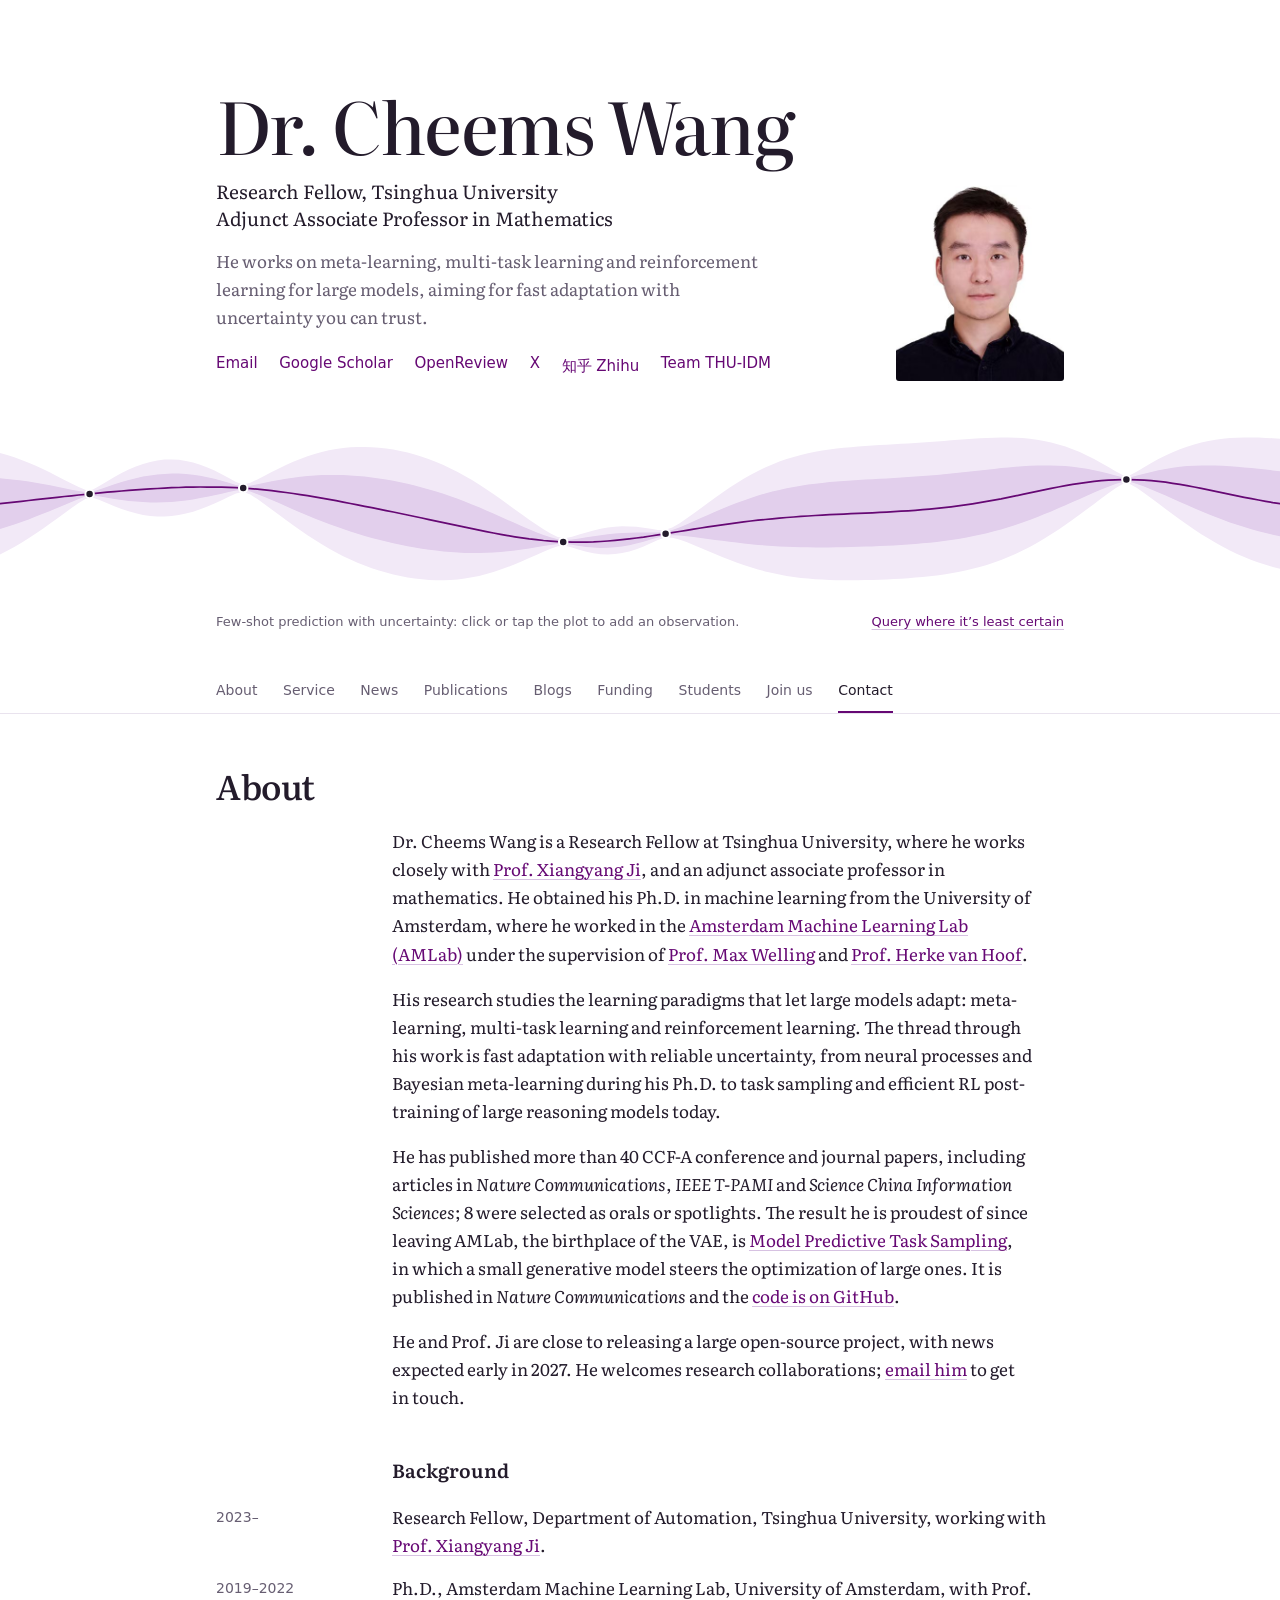
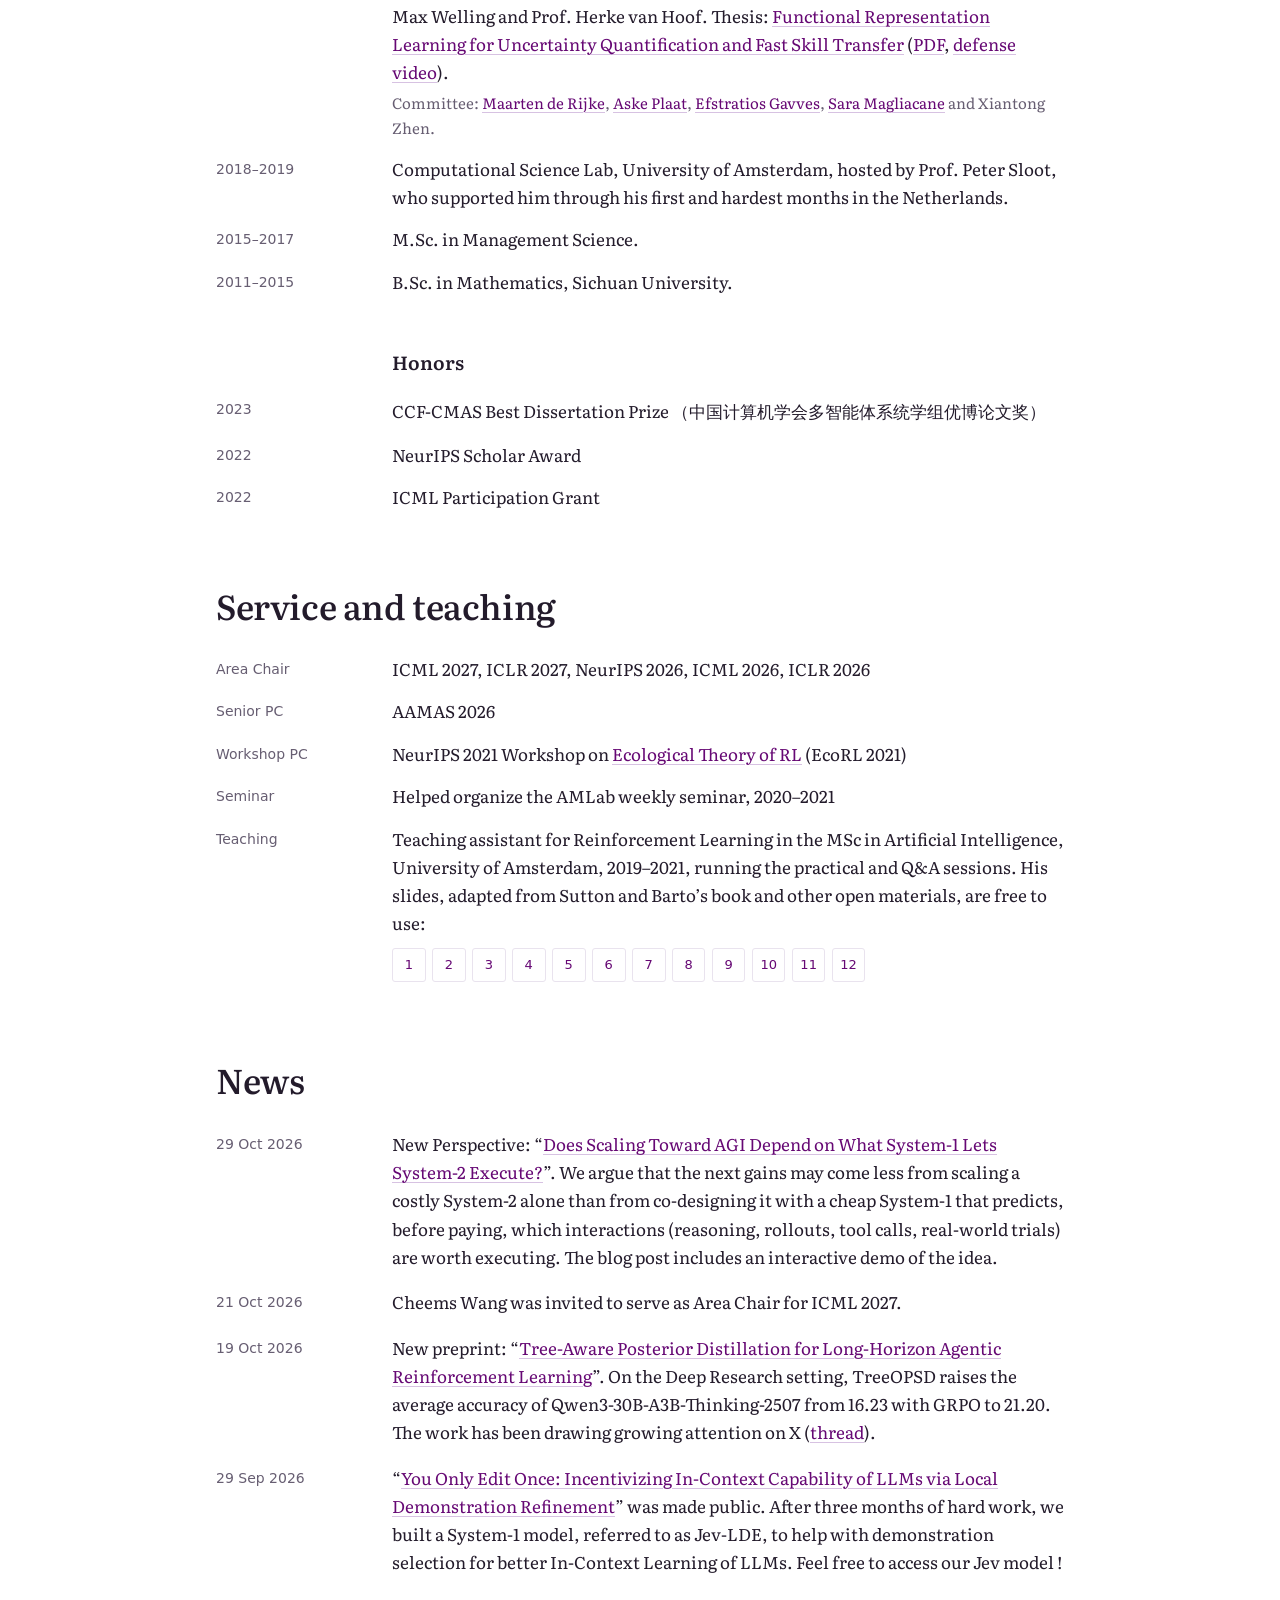
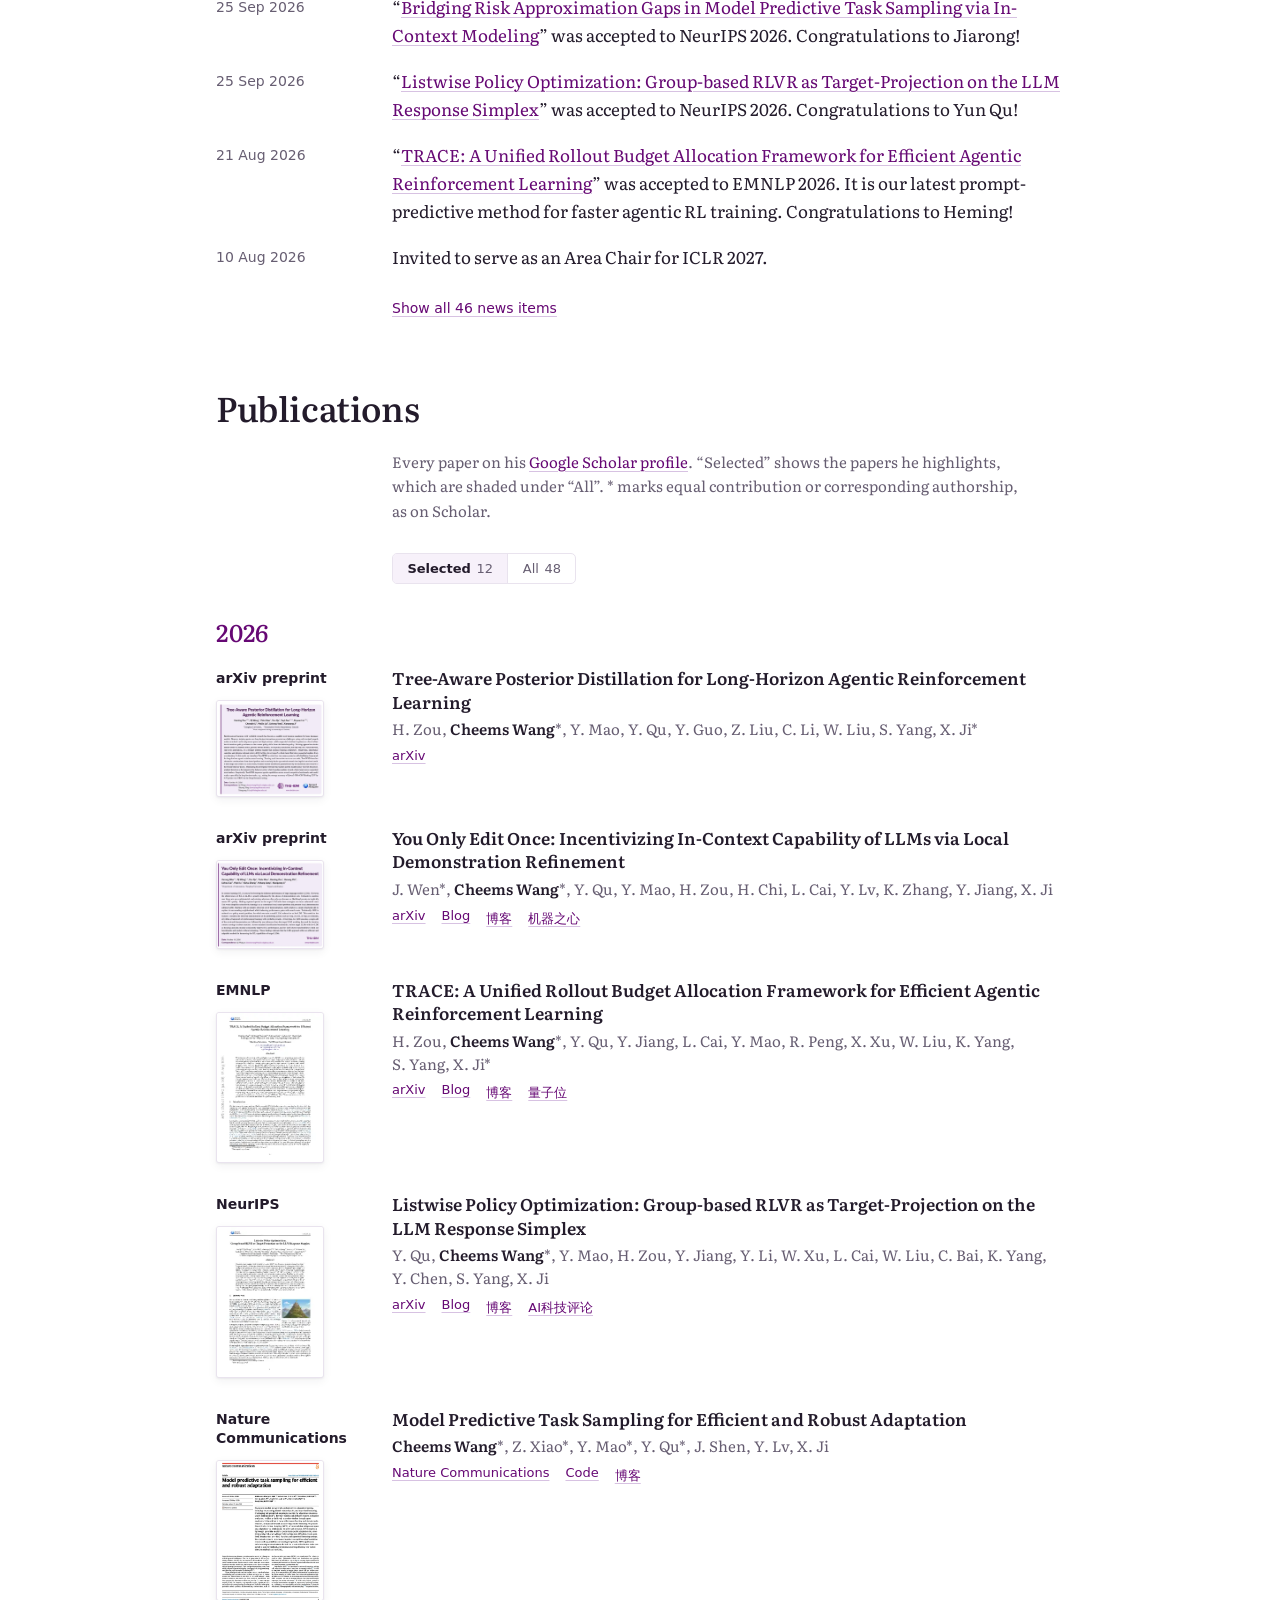
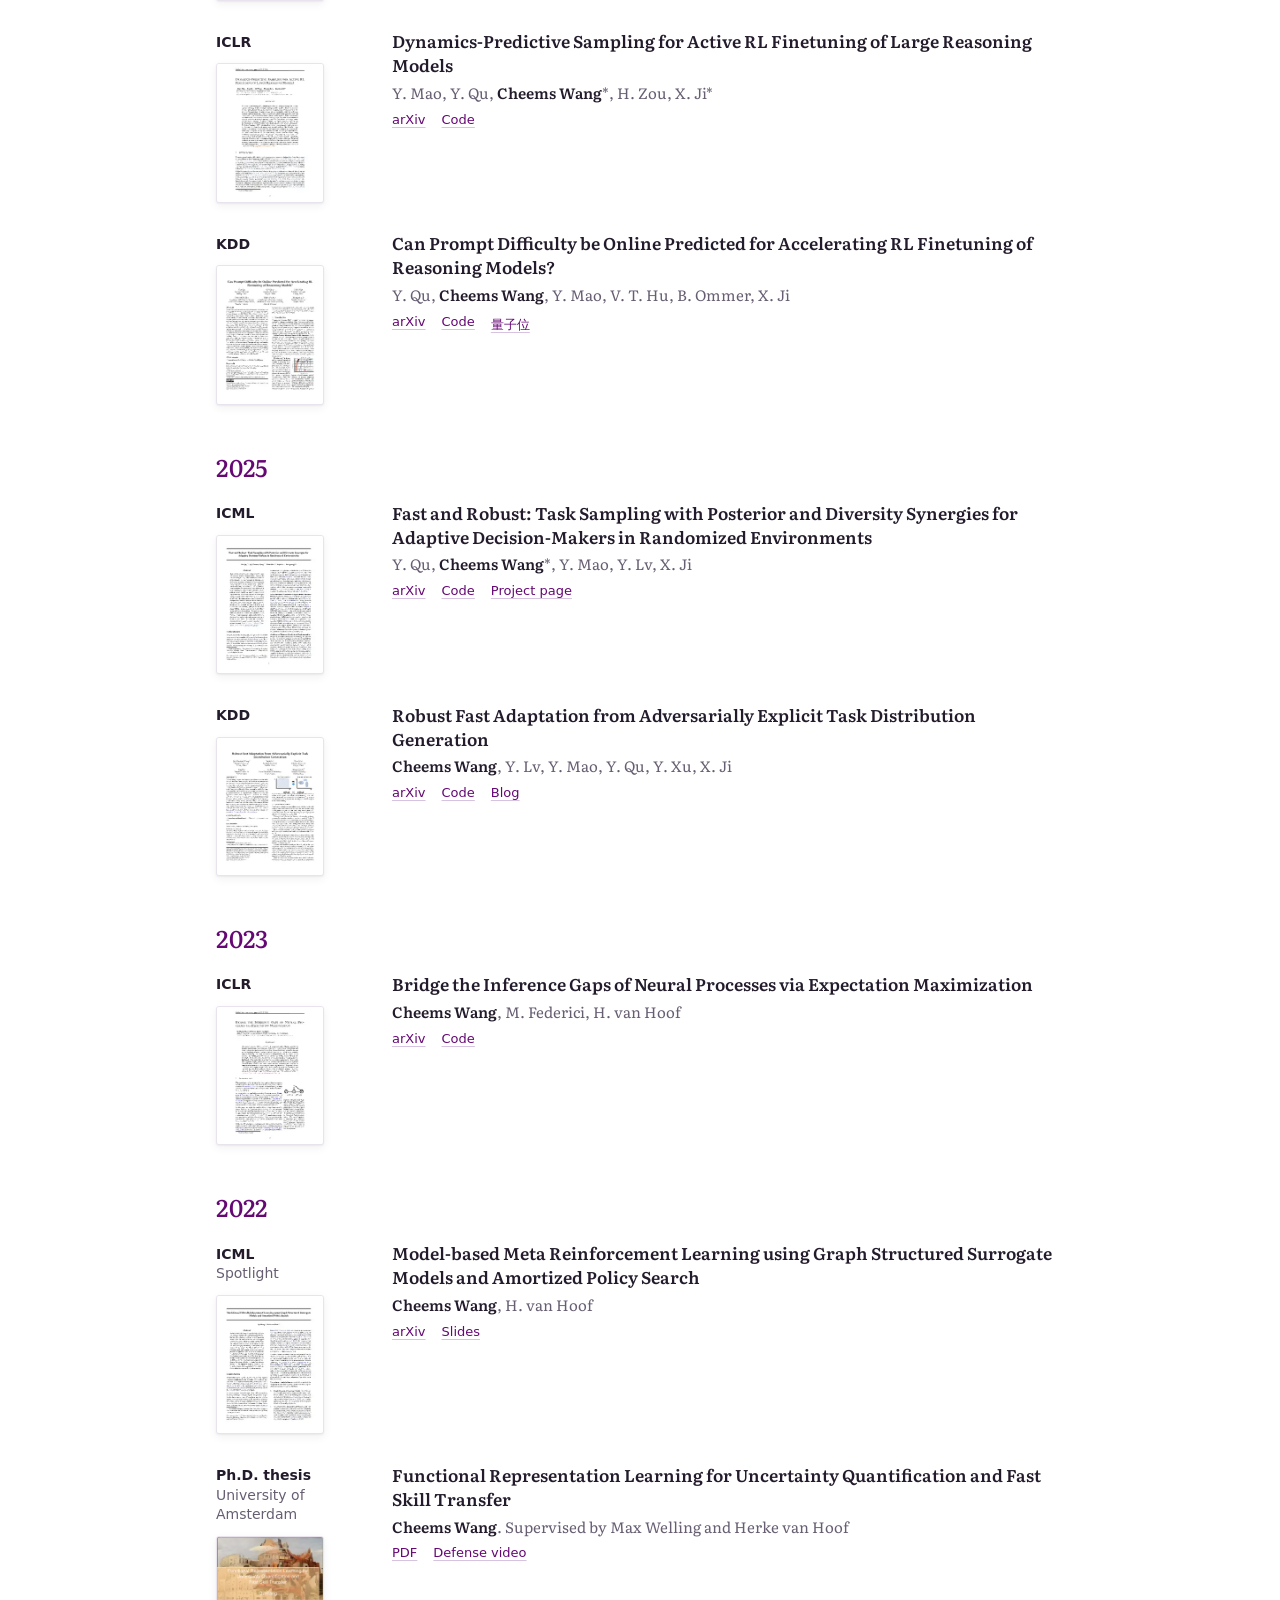
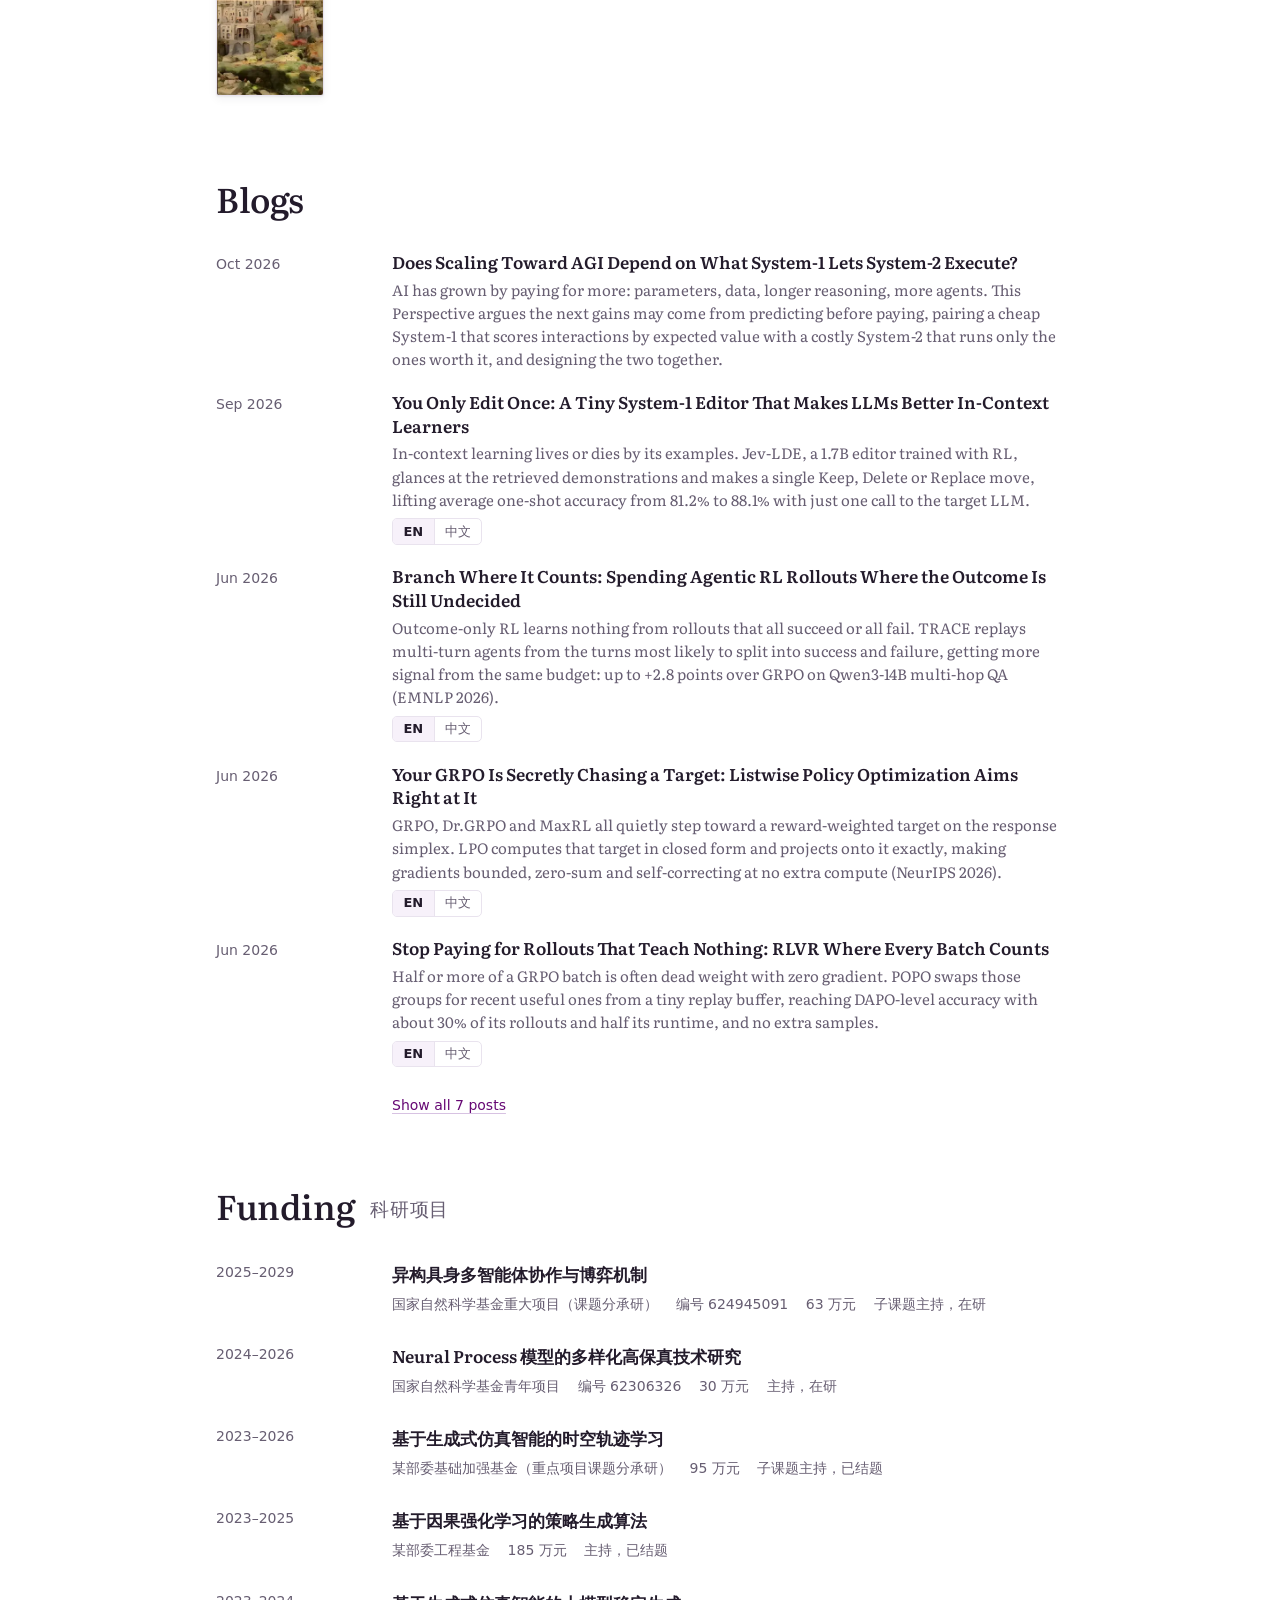
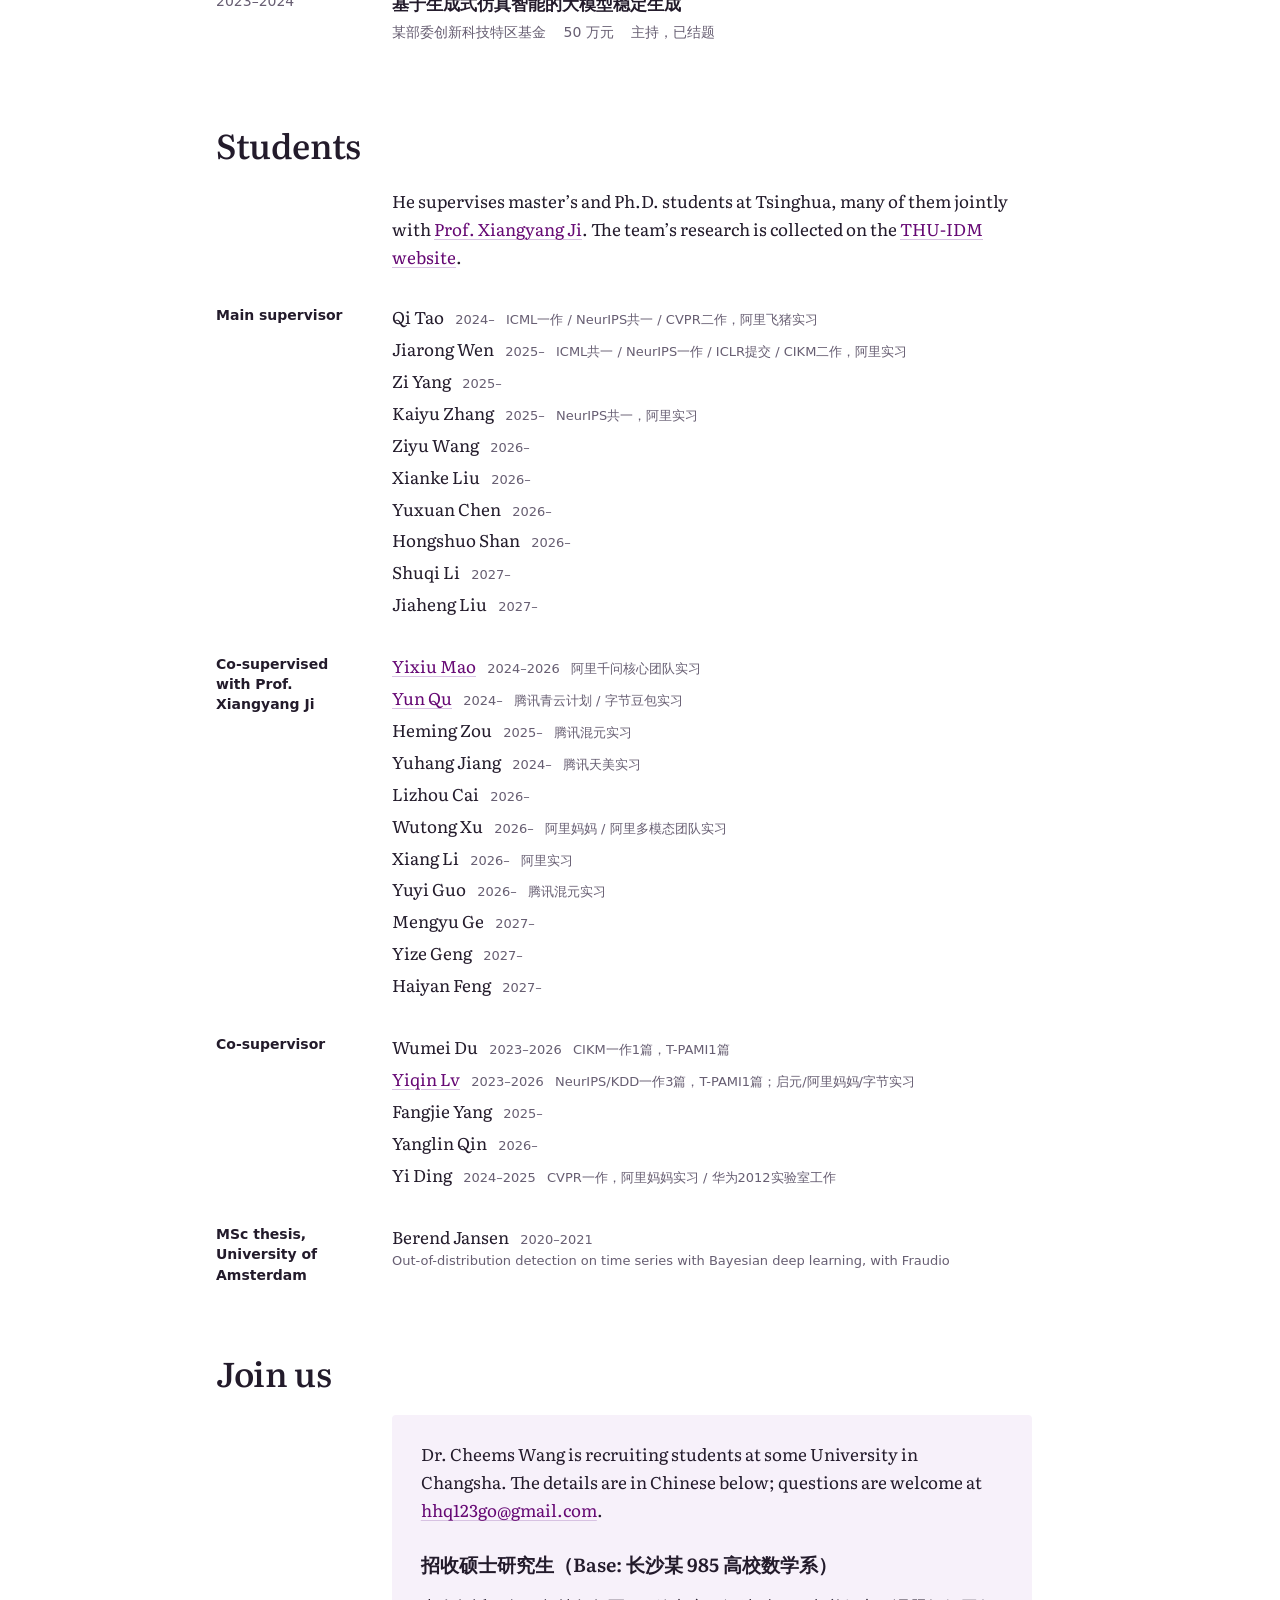
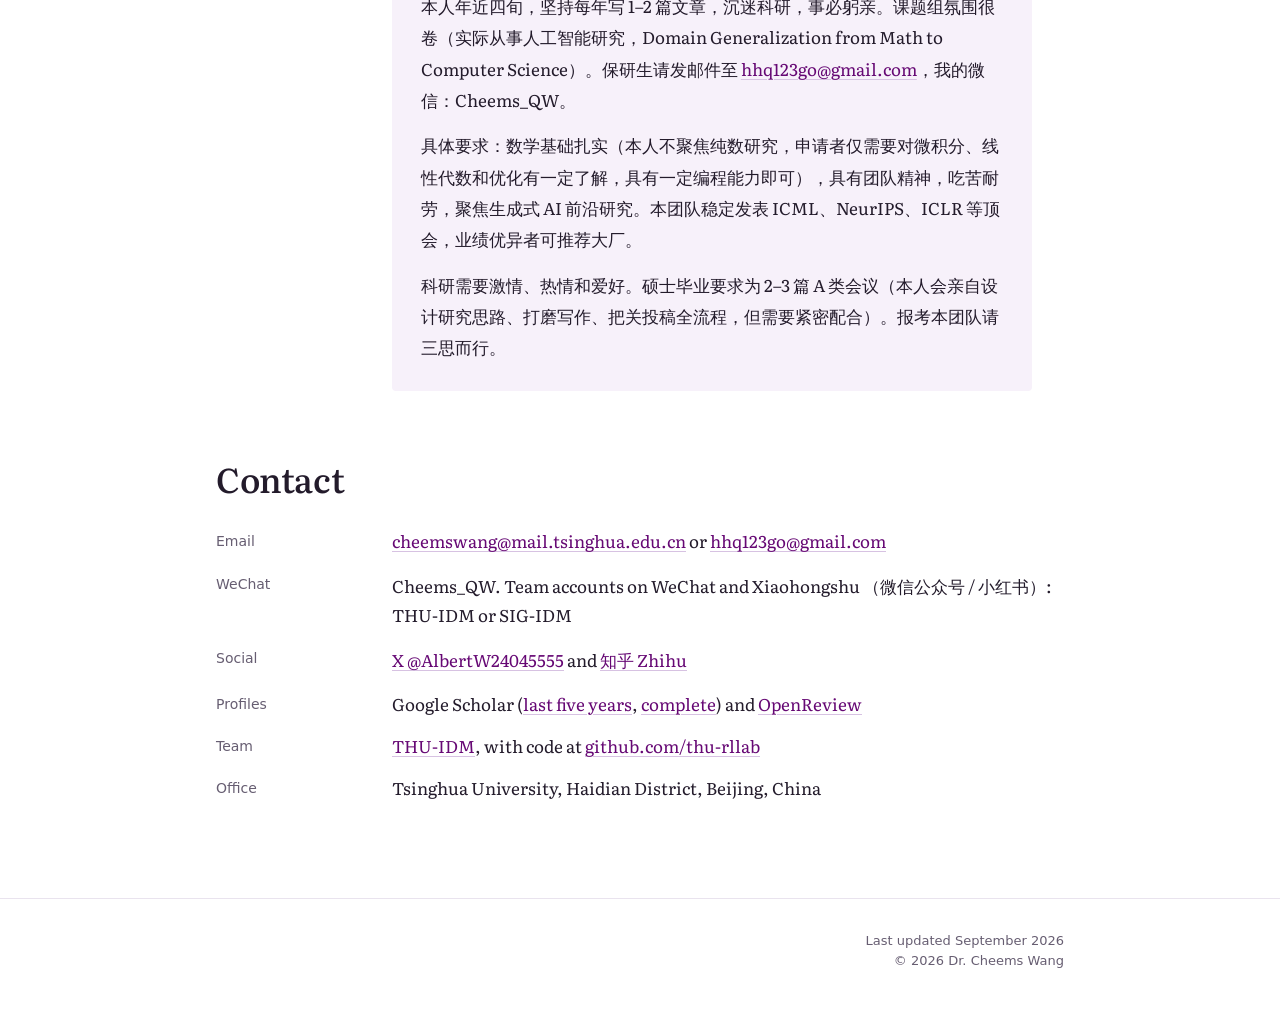
==== index.html @ 1f43daaf "Add files via upload" ====
<!doctype html>
<html lang="en" class="no-js">
<head>
<meta charset="utf-8">
<meta name="viewport" content="width=device-width, initial-scale=1">
<title>Dr. Cheems Wang | Tsinghua University</title>
<meta name="description" content="Dr. Cheems Wang is a Research Fellow at Tsinghua University working on meta-learning, multi-task learning and reinforcement learning for large models. He obtained his Ph.D. from the University of Amsterdam.">
<meta name="author" content="Dr. Cheems Wang">
<meta property="og:type" content="profile">
<meta property="og:title" content="Dr. Cheems Wang">
<meta property="og:description" content="Research Fellow at Tsinghua University. Meta-learning, multi-task learning and reinforcement learning for large models.">
<meta name="twitter:card" content="summary">
<meta name="twitter:site" content="@AlbertW24045555">
<meta name="theme-color" content="#ffffff" media="(prefers-color-scheme: light)">
<meta name="theme-color" content="#16121b" media="(prefers-color-scheme: dark)">
<link rel="icon" href="images/favicon.svg" type="image/svg+xml">
<link rel="apple-touch-icon" href="images/apple-touch-icon.png">
<link rel="preload" href="fonts/literata-latin-opsz-normal.woff2" as="font" type="font/woff2" crossorigin>
<link rel="stylesheet" href="style.css">
<style>
  /* Blog language switch (EN / 中文), styled like the publications filter */
  .post-langs { display: flex; flex-wrap: wrap; align-items: center; gap: 0.3rem 0.75rem; margin-top: 0.45rem; font: 500 0.8125rem/1.4 var(--sans); }
  .lang-switch { display: inline-flex; border: 1px solid var(--rule); border-radius: 5px; overflow: hidden; }
  .lang-switch button { padding: 0.2rem 0.65rem; border: 0; background: none; color: var(--muted); font: inherit; cursor: pointer; }
  .lang-switch button + button { border-left: 1px solid var(--rule); }
  .lang-switch button[aria-pressed="true"] { background: var(--tint); color: var(--ink); font-weight: 600; }
  .lang-switch button:hover { color: var(--ink); }
  .lang-switch button:focus-visible { outline: 2px solid var(--accent); outline-offset: -2px; }
  .lang-tag { color: var(--muted); }
  .no-js .lang-switch { display: none; }
  .js .lang-fallback { display: none; }
</style>
<script>document.documentElement.className = 'js';</script>
<script src="main.js" defer></script>
<script type="application/ld+json">
{
  "@context": "https://schema.org",
  "@type": "Person",
  "name": "Cheems Wang",
  "honorificPrefix": "Dr.",
  "jobTitle": "Research Fellow",
  "affiliation": { "@type": "CollegeOrUniversity", "name": "Tsinghua University" },
  "alumniOf": [
    { "@type": "CollegeOrUniversity", "name": "University of Amsterdam" },
    { "@type": "CollegeOrUniversity", "name": "Sichuan University" }
  ],
  "email": "mailto:cheemswang@mail.tsinghua.edu.cn",
  "knowsAbout": ["Meta-learning", "Multi-task learning", "Reinforcement learning", "Uncertainty quantification", "Neural processes"],
  "sameAs": [
    "https://scholar.google.com/citations?user=Mvbvv3IAAAAJ",
    "https://openreview.net/profile?id=~Cheems_Wang1",
    "https://x.com/AlbertW24045555",
    "https://www.zhihu.com/people/ai-55-28-82"
  ]
}
</script>
</head>
<body>
<a class="skip" href="#main">Skip to content</a>

<!-- =====================================================================
     HOW TO EDIT THIS PAGE
     Everything you see on the site is in this file. Each section below
     starts with a comment that explains how to add or change items.
     Tip: copy an existing item, paste it, then change the text.
     ===================================================================== -->

<header class="masthead">
  <div class="wrap masthead-inner">
    <div class="identity">
      <h1>Dr. Cheems Wang</h1>
      <p class="role">Research Fellow, Tsinghua University<br>Adjunct Associate Professor in Mathematics</p>
      <p class="tagline">He works on meta-learning, multi-task learning and reinforcement learning for large models, aiming for fast adaptation with uncertainty you can trust.</p>
      <ul class="links">
        <li><a href="mailto:cheemswang@mail.tsinghua.edu.cn">Email</a></li>
        <li><a href="https://scholar.google.com/citations?user=Mvbvv3IAAAAJ&amp;hl=en">Google Scholar</a></li>
        <li><a href="https://openreview.net/profile?id=~Cheems_Wang1">OpenReview</a></li>
        <li><a href="https://x.com/AlbertW24045555">X</a></li>
        <li><a href="https://www.zhihu.com/people/ai-55-28-82"><span lang="zh-CN">知乎</span> Zhihu</a></li>
        <li><a href="https://www.thuidm.com/">Team THU-IDM</a></li>
      </ul>
    </div>
    <!-- PHOTO: put a portrait named profile.jpg in the images folder.
         Until then, the initials "CW" are shown instead. -->
    <figure class="portrait">
      <img src="images/profile.jpg" alt="Portrait of Dr. Cheems Wang" width="400" height="500">
      <span class="monogram" aria-hidden="true">CW</span>
    </figure>
  </div>
</header>

<!-- The interactive uncertainty plot. To remove it, delete this <figure>…</figure> block. -->
<figure class="posterior" id="posterior">
  <svg class="posterior-plot" aria-hidden="true" focusable="false"></svg>
  <figcaption class="wrap posterior-caption">
    <span>Few-shot prediction with uncertainty: click or tap the plot to add an observation.</span>
    <span class="posterior-actions">
      <button type="button" data-action="query">Query where it’s least certain</button>
      <button type="button" data-action="reset" hidden>Reset</button>
    </span>
  </figcaption>
</figure>

<nav class="sections" aria-label="Sections">
  <div class="wrap">
    <ul>
      <li><a href="#about">About</a></li>
      <li><a href="#service">Service</a></li>
      <li><a href="#news">News</a></li>
      <li><a href="#publications">Publications</a></li>
      <li><a href="#blogs">Blogs</a></li>
      <li><a href="#funding">Funding</a></li>
      <li><a href="#students">Students</a></li>
      <li><a href="#join">Join us</a></li>
      <li><a href="#contact">Contact</a></li>
    </ul>
  </div>
</nav>

<main id="main" class="wrap">

  <!-- ================================ ABOUT ================================ -->
  <section id="about" aria-labelledby="about-title">
    <h2 id="about-title">About</h2>
    <div class="prose">
      <p>Dr. Cheems Wang is a Research Fellow at Tsinghua University, where he works closely with <a href="https://www.au.tsinghua.edu.cn/info/1080/3178.htm">Prof. Xiangyang Ji</a>, and an adjunct associate professor in mathematics. He obtained his Ph.D. in machine learning from the University of Amsterdam, where he worked in the <a href="http://amlab.science.uva.nl/people/">Amsterdam Machine Learning Lab (AMLab)</a> under the supervision of <a href="https://scholar.google.com/citations?user=8200InoAAAAJ&amp;hl=en">Prof. Max Welling</a> and <a href="https://scholar.google.com/citations?user=9owUkLYAAAAJ&amp;hl=en">Prof. Herke van Hoof</a>.</p>
      <p>His research studies the learning paradigms that let large models adapt: meta-learning, multi-task learning and reinforcement learning. The thread through his work is fast adaptation with reliable uncertainty, from neural processes and Bayesian meta-learning during his Ph.D. to task sampling and efficient RL post-training of large reasoning models today.</p>
      <p>He has published more than 40 CCF-A conference and journal papers, including articles in <i>Nature Communications</i>, <i>IEEE T-PAMI</i> and <i>Science China Information Sciences</i>; 8 were selected as orals or spotlights. The result he is proudest of since leaving AMLab, the birthplace of the VAE, is <a href="https://www.nature.com/articles/s41467-026-74004-0">Model Predictive Task Sampling</a>, in which a small generative model steers the optimization of large ones. It is published in <i>Nature Communications</i> and the <a href="https://github.com/thu-rllab/MPTS">code is on GitHub</a>.</p>
      <p>He and Prof. Ji are close to releasing a large open-source project, with news expected early in 2027. He welcomes research collaborations; <a href="mailto:cheemswang@mail.tsinghua.edu.cn">email him</a> to get in touch.</p>
    </div>

    <h3 class="sub">Background</h3>
    <ol class="rows">
      <li>
        <span class="when">2023–</span>
        <div>Research Fellow, Department of Automation, Tsinghua University, working with <a href="https://www.au.tsinghua.edu.cn/info/1080/3178.htm">Prof. Xiangyang Ji</a>.</div>
      </li>
      <li>
        <span class="when">2019–2022</span>
        <div>Ph.D., Amsterdam Machine Learning Lab, University of Amsterdam, with Prof. Max Welling and Prof. Herke van Hoof. Thesis: <a href="https://dare.uva.nl/search?identifier=83bebfaa-a01e-403f-a5e3-0f8cffbb8c0d">Functional Representation Learning for Uncertainty Quantification and Fast Skill Transfer</a> (<a href="https://pure.uva.nl/ws/files/100333328/Thesis.pdf">PDF</a>, <a href="https://www.bilibili.com/video/BV1pu4y1h7Yf/">defense video</a>).
          <span class="aside">Committee: <a href="https://staff.fnwi.uva.nl/m.derijke/">Maarten de Rijke</a>, <a href="https://www.universiteitleiden.nl/en/staffmembers/aske-plaat">Aske Plaat</a>, <a href="https://www.egavves.com/">Efstratios Gavves</a>, <a href="https://saramagliacane.github.io/">Sara Magliacane</a> and Xiantong Zhen.</span></div>
      </li>
      <li>
        <span class="when">2018–2019</span>
        <div>Computational Science Lab, University of Amsterdam, hosted by Prof. Peter Sloot, who supported him through his first and hardest months in the Netherlands.</div>
      </li>
      <li>
        <span class="when">2015–2017</span>
        <div>M.Sc. in Management Science.</div>
      </li>
      <li>
        <span class="when">2011–2015</span>
        <div>B.Sc. in Mathematics, Sichuan University.</div>
      </li>
    </ol>

    <h3 class="sub">Honors</h3>
    <ol class="rows">
      <li><span class="when">2023</span><div>CCF-CMAS Best Dissertation Prize <span lang="zh-CN">（中国计算机学会多智能体系统学组优博论文奖）</span></div></li>
      <li><span class="when">2022</span><div>NeurIPS Scholar Award</div></li>
      <li><span class="when">2022</span><div>ICML Participation Grant</div></li>
    </ol>
  </section>

  <!-- ========================== SERVICE & TEACHING ========================= -->
  <section id="service" aria-labelledby="service-title">
    <h2 id="service-title">Service and teaching</h2>
    <ol class="rows">
      <li><span class="when">Area Chair</span><div>ICML 2027, ICLR 2027, NeurIPS 2026, ICML 2026, ICLR 2026</div></li>
      <li><span class="when">Senior PC</span><div>AAMAS 2026</div></li>
      <li><span class="when">Workshop PC</span><div>NeurIPS 2021 Workshop on <a href="https://sites.google.com/view/ecorl2021/home">Ecological Theory of RL</a> (EcoRL 2021)</div></li>
      <li><span class="when">Seminar</span><div>Helped organize the AMLab weekly seminar, 2020–2021</div></li>
      <li>
        <span class="when">Teaching</span>
        <div>Teaching assistant for Reinforcement Learning in the MSc in Artificial Intelligence, University of Amsterdam, 2019–2021, running the practical and Q&amp;A sessions. His slides, adapted from Sutton and Barto’s book and other open materials, are free to use:
          <ul class="sessions">
            <li><a href="https://drive.google.com/file/d/1l20BZY8P9SLU5-wjEssRim_tW_iNIixb/view" aria-label="Session 1 slides">1</a></li>
            <li><a href="https://drive.google.com/file/d/1l9tmA0bGJpWC_P5NrxYKj4wvkAmy8RXx/view" aria-label="Session 2 slides">2</a></li>
            <li><a href="https://drive.google.com/file/d/1HKHRgBLVFU_Iv3DV3E8x1XMG4dKcOrK0/view" aria-label="Session 3 slides">3</a></li>
            <li><a href="https://drive.google.com/file/d/1ElUbc7nCKqpt2N6Rxd2SI53hNqDw417S/view" aria-label="Session 4 slides">4</a></li>
            <li><a href="https://drive.google.com/file/d/1J2Zhp0xpqtxLKo_nZV4mGVwUDpQwOAxq/view" aria-label="Session 5 slides">5</a></li>
            <li><a href="https://drive.google.com/file/d/1frYg7QvmRgH3VC8foVnEOp1R6rRMaBs_/view" aria-label="Session 6 slides">6</a></li>
            <li><a href="https://drive.google.com/file/d/19-jodHfaFyD115rC0hwtPnoTR_rHN2Tx/view" aria-label="Session 7 slides">7</a></li>
            <li><a href="https://drive.google.com/file/d/1FgqdgsaniRmyn7Umw2lrr2eN8LFQ2G1U/view" aria-label="Session 8 slides">8</a></li>
            <li><a href="https://drive.google.com/file/d/1_dshE9sAAThWovAqyta6ptlZhtJAiuBS/view" aria-label="Session 9 slides">9</a></li>
            <li><a href="https://drive.google.com/file/d/138YxXmQyZXwB-P_QXbtuSw1tMCuqcYu-/view" aria-label="Session 10 slides">10</a></li>
            <li><a href="https://drive.google.com/file/d/1N9MD1nawb2hhh6hN8e2wMSiNMsPGneT3/view" aria-label="Session 11 slides">11</a></li>
            <li><a href="https://drive.google.com/file/d/1J_cRIaMsVyPMErKPP-L_SJkeqNlMpkPh/view" aria-label="Session 12 slides">12</a></li>
          </ul>
        </div>
      </li>
    </ol>
  </section>

  <!-- ================================ NEWS =================================
       Newest first. To add news: copy one <li>…</li> block, paste it at the
       TOP of the list, then change the date and the text.
       The page shows the first 8 items and hides the rest behind a
       "Show all" button; change data-show="8" to show more or fewer.
       ======================================================================= -->
  <section id="news" aria-labelledby="news-title">
    <h2 id="news-title">News</h2>
    <ol class="rows news" id="news-list" data-show="8" data-noun="news items">
      <li>
        <time class="when" datetime="2026-10-29">29 Oct 2026</time>
        <p>New Perspective: “<a href="blogs/sys1-sys2-codesign.html">Does Scaling Toward AGI Depend on What System-1 Lets System-2 Execute?</a>”. We argue that the next gains may come less from scaling a costly System-2 alone than from co-designing it with a cheap System-1 that predicts, before paying, which interactions (reasoning, rollouts, tool calls, real-world trials) are worth executing. The blog post includes an interactive demo of the idea.</p>
      </li>
      <li>
        <time class="when" datetime="2026-10-21">21 Oct 2026</time>
        <p>Cheems Wang was invited to serve as Area Chair for ICML 2027.</p>
      </li>
      <li>
        <time class="when" datetime="2026-10-19">19 Oct 2026</time>
        <p>New preprint: “<a href="https://arxiv.org/pdf/2610.23181">Tree-Aware Posterior Distillation for Long-Horizon Agentic Reinforcement Learning</a>”. On the Deep Research setting, TreeOPSD raises the average accuracy of Qwen3-30B-A3B-Thinking-2507 from 16.23 with GRPO to 21.20. The work has been drawing growing attention on X (<a href="https://x.com/AlbertW24045555/status/2112012777154023855">thread</a>).</p>
      </li>
      <li>
        <time class="when" datetime="2026-9-29">29 Sep 2026</time>
        <p>“<a href="https://arxiv.org/pdf/2609.33609">You Only Edit Once: Incentivizing In-Context Capability of LLMs via Local Demonstration Refinement</a>” was made public. After three months of hard work, we built a System-1 model, referred to as Jev-LDE, to help with demonstration selection for better In-Context Learning of LLMs. Feel free to access our Jev model !</p>
      </li>
      <li>
        <time class="when" datetime="2026-09-25">25 Sep 2026</time>
        <p>“<a href="https://arxiv.org/abs/2610.14913">Bridging Risk Approximation Gaps in Model Predictive Task Sampling via In-Context Modeling</a>” was accepted to NeurIPS 2026. Congratulations to Jiarong!</p>
      </li>
      <li>
        <time class="when" datetime="2026-09-25">25 Sep 2026</time>
        <p>“<a href="https://huggingface.co/papers/2605.06139">Listwise Policy Optimization: Group-based RLVR as Target-Projection on the LLM Response Simplex</a>” was accepted to NeurIPS 2026. Congratulations to Yun Qu!</p>
      </li>
      <li>
        <time class="when" datetime="2026-08-21">21 Aug 2026</time>
        <p>“<a href="https://arxiv.org/abs/2606.11119">TRACE: A Unified Rollout Budget Allocation Framework for Efficient Agentic Reinforcement Learning</a>” was accepted to EMNLP 2026. It is our latest prompt-predictive method for faster agentic RL training. Congratulations to Heming!</p>
      </li>
      <li>
        <time class="when" datetime="2026-08-10">10 Aug 2026</time>
        <p>Invited to serve as an Area Chair for ICLR 2027.</p>
      </li>
      <li>
        <time class="when" datetime="2026-05-12">12 May 2026</time>
        <p>New preprint: “<a href="https://huggingface.co/papers/2605.06139">Listwise Policy Optimization: Group-based RLVR as Target-Projection on the LLM Response Simplex</a>”, an advance in group-based policy gradients for RL post-training of large models, with faster training and stronger reasoning.</p>
      </li>
      <li>
        <time class="when" datetime="2026-05-01">1 May 2026</time>
        <p>“<a href="https://www.nature.com/articles/s41467-026-74004-0">Model Predictive Task Sampling for Efficient and Robust Adaptation</a>” was accepted to <i>Nature Communications</i>. Congratulations to all collaborators!</p>
      </li>
      <li>
        <time class="when" datetime="2026-05-01">1 May 2026</time>
        <p>“Latent Space Robust Optimization of Neural Processes with Aligned Stratified Order-Statistic Loss Reduction” was accepted to ICML 2026, led by my master’s students Qi Tao and Jiarong Wen.</p>
      </li>
      <li>
        <time class="when" datetime="2026-05-01">1 May 2026</time>
        <p>“Stochastic Gradient Methods under Heavy-Tailed Noises in Weakly Convex Optimization” was accepted to ICML 2026. Thanks to Prof. Yi Xu for leading this work.</p>
      </li>
      <li>
        <time class="when" datetime="2026-05-01">1 May 2026</time>
        <p>“<a href="https://arxiv.org/abs/2510.16882">Utility-Diversity Aware Online Batch Selection for LLM Supervised Fine-tuning</a>” was accepted to ICML 2026. Congratulations to Heming!</p>
      </li>
      <li>
        <time class="when" datetime="2026-05-01">1 May 2026</time>
        <p>“<a href="https://arxiv.org/abs/2602.01970">Small Generalizable Prompt Predictive Models Can Steer Efficient RL Post-Training of Large Reasoning Models</a>” was accepted to ICML 2026. Congratulations to Yun Qu!</p>
      </li>
      <li>
        <time class="when" datetime="2026-04-28">28 Apr 2026</time>
        <p>“Stop Wandering, Find the Keys: LLMs Discriminate Key States for Efficient Multi-Agent Exploration” was accepted to <i>Science China Information Sciences</i>. Congratulations to Yun Qu!</p>
      </li>
      <li>
        <time class="when" datetime="2026-03-03">3 Mar 2026</time>
        <p>New preprint: “<a href="https://arxiv.org/abs/2602.19281">Limited Reasoning Space: The cage of long-horizon reasoning in LLMs</a>”, our latest state of the art for efficient test-time compute.</p>
      </li>
      <li>
        <time class="when" datetime="2026-03">Mar 2026</time>
        <p>“Neural Mixture Density Processes” was accepted to CVPR 2026. Congratulations to my master’s students Yi Ding and Qi Tao!</p>
      </li>
      <li>
        <time class="when" datetime="2026-03">Mar 2026</time>
        <p>New preprint: “<a href="https://arxiv.org/abs/2510.07760">VAO: Validation-Aligned Optimization for Cross-Task Generative Auto-Bidding</a>”, which tackles task imbalance with a data-reuse strategy and gives an effective multi-task generative auto-bidding algorithm.</p>
      </li>
      <li>
        <time class="when" datetime="2026-02-13">13 Feb 2026</time>
        <p>New preprint: “<a href="https://arxiv.org/abs/2602.01970">Small Generalizable Prompt Predictive Models Can Steer Efficient RL Post-Training of Large Reasoning Models</a>”, a versatile recipe for efficient RL post-training of large reasoning models (<a href="https://x.com/AlbertW24045555/status/2020790350219182353">thread on X</a>).</p>
      </li>
      <li>
        <time class="when" datetime="2026-02-09">9 Feb 2026</time>
        <p>“Tail Task Risk Minimization in Meta-Learning from Theoretical Advances to Practical Strategies”, with me as corresponding author, was accepted to <i>IEEE T-PAMI</i>. Congratulations to Yiqin and all collaborators!</p>
      </li>
      <li>
        <time class="when" datetime="2026-02-06">6 Feb 2026</time>
        <p>“Enhancing Generative Auto-bidding with Offline Reward Evaluation and Policy Search”, with Alibaba Group, was accepted to ICLR 2026 as an oral (top 1% of submissions). Congratulations to Zhiyu and Yiqin!</p>
      </li>
      <li>
        <time class="when" datetime="2026-02-06">6 Feb 2026</time>
        <p>“<a href="https://arxiv.org/abs/2603.10887">Dynamics-Predictive Sampling for Active RL Finetuning of Large Reasoning Models</a>” was accepted to ICLR 2026. Congratulations to Yixiu!</p>
      </li>
      <li>
        <time class="when" datetime="2025-11-24">24 Nov 2025</time>
        <p>“<a href="https://arxiv.org/abs/2507.04632">Can Prompt Difficulty be Online Predicted for Accelerating RL Finetuning of Reasoning Models?</a>” was accepted to KDD 2026. It extends model predictive task sampling to discrete task spaces and sharply cuts the cost of RL fine-tuning for large reasoning models. The method has been cited or used as a baseline by Meta Superintelligence Labs, the Qwen team, Tencent Hunyuan, Ant Group and others.</p>
      </li>
      <li>
        <time class="when" datetime="2025-11-20">20 Nov 2025</time>
        <p>Invited to serve as an Area Chair for ICML 2026.</p>
      </li>
      <li>
        <time class="when" datetime="2025-09-18">18 Sep 2025</time>
        <p>Three papers were accepted to NeurIPS 2025, one as a spotlight. Congratulations to all collaborators!</p>
      </li>
      <li>
        <time class="when" datetime="2025-08-15">15 Aug 2025</time>
        <p>Invited to serve as an Area Chair for ICLR 2026.</p>
      </li>
      <li>
        <time class="when" datetime="2025-08-15">15 Aug 2025</time>
        <p>Invited to serve as an Area Chair (Senior PC) for AAMAS 2026.</p>
      </li>
      <li>
        <time class="when" datetime="2025-05-01">1 May 2025</time>
        <p>“<a href="https://arxiv.org/abs/2504.19139">Fast and Robust: Task Sampling with Posterior and Diversity Synergies for Adaptive Decision-Makers in Randomized Environments</a>” was accepted to ICML 2025. It makes meta-RL and domain randomization more robust without extra agent–environment interaction (<a href="https://thu-rllab.github.io/PDTS_project_page/">project page</a>). Congratulations to Yun Qu!</p>
      </li>
      <li>
        <time class="when" datetime="2025-04-09">9 Apr 2025</time>
        <p>Nominated as an Area Chair for NeurIPS 2025, though in the end I could not take it on.</p>
      </li>
      <li>
        <time class="when" datetime="2025-01-19">19 Jan 2025</time>
        <p>New preprint: “<a href="https://arxiv.org/abs/2501.11039">Model Predictive Task Sampling for Efficient and Robust Adaptation</a>”, the first attempt to predict the optimization outcome of any-shot adaptation from the tasks alone. It makes multimodal foundation models and sequential decision-makers adapt more robustly while keeping learning efficient.</p>
      </li>
      <li>
        <time class="when" datetime="2025-01-19">19 Jan 2025</time>
        <p>“DynaPrompt: Dynamic Test-Time Prompt Tuning” was accepted to ICLR 2025. Congratulations to Zehao; I was honored to collaborate on this project.</p>
      </li>
      <li>
        <time class="when" datetime="2024-12-10">10 Dec 2024</time>
        <p>“Latent Reward: LLM-Empowered Credit Assignment in Episodic Reinforcement Learning” was accepted to AAAI 2025. Congratulations to Yun Qu!</p>
      </li>
      <li>
        <time class="when" datetime="2024-11-17">17 Nov 2024</time>
        <p>“<a href="https://arxiv.org/abs/2407.19523">Robust Fast Adaptation from Adversarially Explicit Task Distribution Generation</a>” was accepted to the KDD 2025 Research Track. Congratulations to all collaborators!</p>
      </li>
      <li>
        <time class="when" datetime="2024-09-26">26 Sep 2024</time>
        <p>Four papers were accepted to NeurIPS 2024, all with students I co-supervise, including “<a href="https://scholar.google.com/citations?view_op=view_citation&amp;hl=en&amp;user=Mvbvv3IAAAAJ&amp;sortby=pubdate&amp;citation_for_view=Mvbvv3IAAAAJ:aVq8r21TQD4C">Doubly Mild Generalization for Offline Reinforcement Learning</a>”, “<a href="https://arxiv.org/abs/2410.19400">Offline Reinforcement Learning with OOD State Correction and OOD Action Suppression</a>” and “<a href="https://arxiv.org/abs/2404.06486">GO4Align: Group Optimization for Multi-Task Alignment</a>” (<a href="https://github.com/autumn9999/GO4Align">code</a>).</p>
      </li>
      <li>
        <time class="when" datetime="2024-07-28">28 Jul 2024</time>
        <p>New preprint: “<a href="https://arxiv.org/abs/2407.19523">Robust Fast Adaptation from Adversarially Explicit Task Distribution Generation</a>”. It handles task-distribution shift between meta-training and meta-testing by generating explicit task distributions adversarially (<a href="https://sites.google.com/view/ar-metalearn">blog</a>).</p>
      </li>
      <li>
        <time class="when" datetime="2024-05-01">1 May 2024</time>
        <p>“<a href="https://drive.google.com/file/d/1Q9cTQCIx-VCmm6UWkoXzzX_vxHPYsWx4/view">Reducing Fine-Tuning Memory Overhead by Approximate and Memory-Sharing Backpropagation</a>” was accepted to ICML 2024. A surrogate backpropagation algorithm and a variant of Layer Normalization substantially cut fine-tuning memory, with theoretical guarantees.</p>
      </li>
      <li>
        <time class="when" datetime="2024-04">Apr 2024</time>
        <p>New preprint: “<a href="https://arxiv.org/abs/2404.06486">GO4Align: Group Optimization for Multi-Task Alignment</a>”, which aligns learning progress across tasks to exploit task relatedness and reaches state-of-the-art results on most multi-task benchmarks.</p>
      </li>
      <li>
        <time class="when" datetime="2023-10">Oct 2023</time>
        <p>Joined the Department of Automation at Tsinghua University as a researcher, working with <a href="https://www.au.tsinghua.edu.cn/info/1080/3178.htm">Prof. Xiangyang Ji</a>.</p>
      </li>
      <li>
        <time class="when" datetime="2023-09-22">22 Sep 2023</time>
        <p>“<a href="https://arxiv.org/abs/2310.18713">Episodic Multi-Task Learning with Heterogeneous Neural Processes</a>” was accepted to NeurIPS 2023 as a spotlight, top 3.06% of submissions (<a href="https://github.com/autumn9999/HNPs">code</a>). Congratulations to <a href="https://autumn9999.github.io/">Jiayi Shen</a>!</p>
      </li>
      <li>
        <time class="when" datetime="2023-07">Jul 2023</time>
        <p>Received the CCF-CMAS Best Dissertation Prize. Many thanks to Max and Herke for the nomination, and to Sara, Yang and Sihang for their recommendations.</p>
      </li>
      <li>
        <time class="when" datetime="2023-01-21">21 Jan 2023</time>
        <p>“<a href="https://openreview.net/forum?id=A7v2DqLjZdq">Bridge the Inference Gaps of Neural Processes via Expectation Maximization</a>” was accepted to ICLR 2023.</p>
      </li>
      <li>
        <time class="when" datetime="2022-10-10">10 Oct 2022</time>
        <p>Received a NeurIPS 2022 Scholar Award. Thanks to the NeurIPS Foundation.</p>
      </li>
      <li>
        <time class="when" datetime="2022-09-14">14 Sep 2022</time>
        <p>“<a href="https://drive.google.com/file/d/1LfR43Cr8TliZcwqErhT7nsAOK296BZ0g/view">Learning Expressive Meta-Representations with Mixture of Expert Neural Processes</a>” was accepted to NeurIPS 2022. It handles stochastic processes with mixture components, in both few-shot supervised learning and meta-RL.</p>
      </li>
      <li>
        <time class="when" datetime="2022-07-07">7 Jul 2022</time>
        <p>Received an ICML 2022 Participation Grant.</p>
      </li>
      <li>
        <time class="when" datetime="2022-05">May 2022</time>
        <p>“<a href="https://proceedings.mlr.press/v162/wang22z/wang22z.pdf">Model-based Meta Reinforcement Learning using Graph Structured Surrogate Models and Amortized Policy Search</a>” was accepted to ICML 2022 as a spotlight. A GNN dynamics model generalizes across environments, and amortized policy search adapts to new ones without extra policy gradients (<a href="https://drive.google.com/file/d/1ol4JHjL9RZfkd6PTEIMRJTVvrjAIE41r/view">slides</a>).</p>
      </li>
      <li>
        <time class="when" datetime="2020-06-01">1 Jun 2020</time>
        <p>“<a href="https://proceedings.mlr.press/v119/wang20s/wang20s.pdf">Doubly Stochastic Variational Inference for Neural Processes with Hierarchical Latent Variables</a>” was accepted to ICML 2020. A hierarchical neural process identifies tasks and captures local correlations in high-dimensional problems (<a href="https://arxiv.org/abs/2008.09469">arXiv</a>, <a href="https://icml.cc/media/Slides/icml/2020/virtual%28no-parent%29-15-19-00UTC-6122-doubly_stochast.pdf">slides</a>).</p>
      </li>
    </ol>
  </section>

  <!-- ============================ PUBLICATIONS ============================
       The full list from Google Scholar, newest year first.
       To add a paper: copy one <li class="pub">…</li> block into the right year and edit it.
       Write your own name as <b>Cheems Wang</b>. * = as marked on Google Scholar.
       Add is-selected to a paper's class (class="pub is-selected") and a <span class="pick">Selected</span>
       label after the venue to list it under "Selected", which visitors see first. For a new year, copy a whole <div class="pub-year-group"> block.
       Picture beside a paper: save the cover or first page as an image about 240 pixels wide in images/pubs,
       then copy the <a class="pub-thumb" …> line from a Selected paper to just below that paper's venue line
       and change the link and the file name. Any paper can have one; see step 6 of README.md.
       ======================================================================= -->
  <section id="publications" aria-labelledby="publications-title">
    <h2 id="publications-title">Publications</h2>
    <div class="prose">
      <p class="lead-note">Every paper on his <a href="https://scholar.google.com/citations?user=Mvbvv3IAAAAJ&amp;hl=en">Google Scholar profile</a>. “Selected” shows the papers he highlights, which are shaded under “All”. * marks equal contribution or corresponding authorship, as on Scholar.</p>
    </div>
    <div class="pub-year-group">
      <h3 class="pub-year">2026</h3>
      <ol class="rows pubs">
        <li class="pub is-selected">
          <span class="when venue">arXiv preprint<span class="pick">Selected</span></span>
          <a class="pub-thumb" href="https://arxiv.org/pdf/2610.23181" tabindex="-1" aria-hidden="true"><img src="images/pubs/treeopsd.webp" alt="" width="480" height="430" loading="lazy" decoding="async"></a>
          <div>
            <a class="pub-title" href="https://arxiv.org/pdf/2610.23181">Tree-Aware Posterior Distillation for Long-Horizon Agentic Reinforcement Learning</a>
            <p class="authors">H. Zou, <b>Cheems Wang</b>*, Y. Mao, Y. Qu, Y. Guo, Z. Liu, C. Li, W. Liu, S. Yang, X. Ji*</p>
            <p class="pub-links"><a href="https://arxiv.org/pdf/2610.23181">arXiv</a></p>
          </div>
        </li>
        <li class="pub is-selected">
          <span class="when venue">arXiv preprint<span class="pick">Selected</span></span>
          <a class="pub-thumb" href="https://arxiv.org/abs/2609.33609" tabindex="-1" aria-hidden="true"><img src="images/pubs/jev-lde.webp" alt="" width="480" height="395" loading="lazy" decoding="async"></a>
          <div>
            <a class="pub-title" href="https://arxiv.org/abs/2609.33609">You Only Edit Once: Incentivizing In-Context Capability of LLMs via Local Demonstration Refinement</a>
            <p class="authors">J. Wen*, <b>Cheems Wang</b>*, Y. Qu, Y. Mao, H. Zou, H. Chi, L. Cai, Y. Lv, K. Zhang, Y. Jiang, X. Ji</p>
            <p class="pub-links"><a href="https://arxiv.org/abs/2609.33609">arXiv</a> <a href="blogs/jev-lde-blog.html">Blog</a> <a href="blogs/jev-lde-blog-zh.html" lang="zh-CN">博客</a> <a href="https://mp.weixin.qq.com/s/2-ZjDypIT5ZrOpOxmOa0IA" lang="zh-CN" title="清华提出Jev-LDE：ICL示例只改一次，1-shot平均准确率就能暴涨（2026-10-14）">机器之心</a></p>
          </div>
        </li>
        <li class="pub">
          <span class="when venue">NeurIPS</span>
          <div>
            <a class="pub-title" href="https://arxiv.org/abs/2610.14913">Bridging Risk Approximation Gaps in Model Predictive Task Sampling via In-Context Modeling</a>
            <p class="authors">J. Wen, Q. Tao, K. Zhang, Y. Qu, L. Cai, H. Zou, Y. Jiang, <b>Cheems Wang</b>*</p>
          </div>
        </li>
        <li class="pub is-selected">
          <span class="when venue">EMNLP<span class="pick">Selected</span></span>
          <a class="pub-thumb" href="https://arxiv.org/abs/2606.11119" tabindex="-1" aria-hidden="true"><img src="images/pubs/trace.webp" alt="" width="240" height="339" loading="lazy" decoding="async"></a>
          <div>
            <a class="pub-title" href="https://arxiv.org/abs/2606.11119">TRACE: A Unified Rollout Budget Allocation Framework for Efficient Agentic Reinforcement Learning</a>
            <p class="authors">H. Zou, <b>Cheems Wang</b>*, Y. Qu, Y. Jiang, L. Cai, Y. Mao, R. Peng, X. Xu, W. Liu, K. Yang, S. Yang, X. Ji*</p>
            <p class="pub-links"><a href="https://arxiv.org/abs/2606.11119">arXiv</a> <a href="blogs/trace-blog.html">Blog</a> <a href="blogs/trace-blog-zh.html" lang="zh-CN">博客</a> <a href="https://mp.weixin.qq.com/s/y67owr4GroauounX0bifSw" lang="zh-CN" title="LLM后训练太烧钱？清华&amp;腾讯有了破解法门：关键是得会Rollout（2026-07-25）">量子位</a></p>
          </div>
        </li>
        <li class="pub">
          <span class="when venue">arXiv preprint</span>
          <div>
            <a class="pub-title" href="https://arxiv.org/abs/2606.01281">RLVR without Ineffective Samples: Group Prioritized Off-Policy Optimization for LLM Reasoning</a>
            <p class="authors">Y. Mao, Y. Qu, <b>Cheems Wang</b>*, H. Zou, X. Ji*</p>
            <p class="pub-links"><a href="https://arxiv.org/abs/2606.01281">arXiv</a> <a href="blogs/popo-blog.html">Blog</a> <a href="blogs/popo-blog-zh.html" lang="zh-CN">博客</a> <a href="https://mp.weixin.qq.com/s/3vzTIiAgp3BID9E1lO5MhQ" lang="zh-CN" title="大模型训练省钱秘籍：清华POPO一招组级回放，把浪费的算力全部捡回来（2026-07-05）">量子位</a></p>
          </div>
        </li>
        <li class="pub is-selected">
          <span class="when venue">NeurIPS<span class="pick">Selected</span></span>
          <a class="pub-thumb" href="https://arxiv.org/abs/2605.06139" tabindex="-1" aria-hidden="true"><img src="images/pubs/lpo.webp" alt="" width="240" height="339" loading="lazy" decoding="async"></a>
          <div>
            <a class="pub-title" href="https://arxiv.org/abs/2605.06139">Listwise Policy Optimization: Group-based RLVR as Target-Projection on the LLM Response Simplex</a>
            <p class="authors">Y. Qu, <b>Cheems Wang</b>*, Y. Mao, H. Zou, Y. Jiang, Y. Li, W. Xu, L. Cai, W. Liu, C. Bai, K. Yang, Y. Chen, S. Yang, X. Ji</p>
            <p class="pub-links"><a href="https://arxiv.org/abs/2605.06139">arXiv</a> <a href="blogs/lpo_blog.html">Blog</a> <a href="blogs/lpo_blog_zh.html" lang="zh-CN">博客</a> <a href="https://mp.weixin.qq.com/s/xVgkwbZB3yYCz4BDjZq-ag" lang="zh-CN" title="Pass@k 15/15 组全胜！清华&amp;腾讯发布 LPO，补齐 DeepSeek-R1 推理多样性的「短板」 | GAIR Paper 122（2026-08-14）">AI科技评论</a></p>
          </div>
        </li>
        <li class="pub">
          <span class="when venue">arXiv preprint</span>
          <div>
            <a class="pub-title" href="https://arxiv.org/abs/2605.16353">StrLoRA: Towards Streaming Continual Visual Instruction Tuning for MLLMs</a>
            <p class="authors">C. Che, Z. Wang, H. Ma, <b>Cheems Wang</b>, Z. Shi</p>
          </div>
        </li>
        <li class="pub">
          <span class="when venue">ICML</span>
          <div>
            <a class="pub-title" href="https://scholar.google.com/citations?view_op=view_citation&amp;hl=en&amp;user=Mvbvv3IAAAAJ&amp;citation_for_view=Mvbvv3IAAAAJ:KEtq3P1Vf8oC">Stochastic Gradient Methods under Heavy-Tailed Noises in Weakly Convex Optimization</a>
            <p class="authors">T. Zhu, Y. Xu, <b>Cheems Wang</b>, X. Ji</p>
          </div>
        </li>
        <li class="pub">
          <span class="when venue">ICML</span>
          <div>
            <a class="pub-title" href="https://scholar.google.com/citations?view_op=view_citation&amp;hl=en&amp;user=Mvbvv3IAAAAJ&amp;citation_for_view=Mvbvv3IAAAAJ:9fRKRCJz75UC">Latent Space Robust Optimization of Neural Processes with Aligned Stratified Order-Statistic Loss Reduction</a>
            <p class="authors">Q. Tao, J. Wen, J. Yang, G. Wu, K. Zhang, Y. Lv, W. Du, X. Liang, <b>Cheems Wang</b>*</p>
          </div>
        </li>
        <li class="pub">
          <span class="when venue">ICML</span>
          <div>
            <a class="pub-title" href="https://arxiv.org/abs/2510.16882">Utility-Diversity Aware Online Batch Selection for LLM Supervised Fine-tuning</a>
            <p class="authors">H. Zou, Y. Mao, Y. Qu, <b>Cheems Wang</b>*, X. Ji*</p>
            <p class="pub-links"><a href="https://arxiv.org/abs/2510.16882">arXiv</a> <a href="https://mp.weixin.qq.com/s/JTnSBmkFExgy_Trroh1Q4g" lang="zh-CN" title="不用全量数据反复训练！清华UDS智能过滤劣质样本，算力成本腰斩｜ICML’26（2026-06-27）">量子位</a></p>
          </div>
        </li>
        <li class="pub is-selected">
          <span class="when venue">Nature Communications<span class="pick">Selected</span></span>
          <a class="pub-thumb" href="https://www.nature.com/articles/s41467-026-74004-0" tabindex="-1" aria-hidden="true"><img src="images/pubs/mpts.webp" alt="" width="240" height="319" loading="lazy" decoding="async"></a>
          <div>
            <a class="pub-title" href="https://www.nature.com/articles/s41467-026-74004-0">Model Predictive Task Sampling for Efficient and Robust Adaptation</a>
            <p class="authors"><b>Cheems Wang</b>*, Z. Xiao*, Y. Mao*, Y. Qu*, J. Shen, Y. Lv, X. Ji</p>
            <p class="pub-links"><a href="https://www.nature.com/articles/s41467-026-74004-0">Nature Communications</a> <a href="https://github.com/thu-rllab/MPTS">Code</a> <a href="blogs/MPTS_article_zh.html" lang="zh-CN">博客</a></p>
          </div>
        </li>
        <li class="pub">
          <span class="when venue">KDD</span>
          <div>
            <a class="pub-title" href="https://dl.acm.org/doi/abs/10.1145/3770855.3818914">SpaCellAgent: A Self-Evolving LLM-Based Multi-Agent Framework for Trajectory Analysis</a>
            <p class="authors">S. Wang, H. Chi, H. Li, Z. Zhang, J. Yuan, <b>Cheems Wang</b>, H. Peng, X. Liu, W. Yang</p>
          </div>
        </li>
        <li class="pub">
          <span class="when venue">CIKM</span>
          <div>
            <a class="pub-title" href="https://arxiv.org/abs/2510.15238">HOB: A Holistically Optimized Bidding Strategy under Heterogeneous Auction Mechanisms with Organic Traffic</a>
            <p class="authors">Q. Li, W. Huang, Q. Ye, W. Xu, <b>Cheems Wang</b>, R. Bai, W. Yuan, G. Wang, C. Yu, J. Xu</p>
          </div>
        </li>
        <li class="pub">
          <span class="when venue">ICML</span>
          <div>
            <a class="pub-title" href="https://arxiv.org/abs/2602.01970">Small Generalizable Prompt Predictive Models Can Steer Efficient RL Post-Training of Large Reasoning Models</a>
            <p class="authors">Y. Qu, <b>Cheems Wang</b>*, Y. Mao, H. Zou, Y. Jiang, W. Liu, C. Bai, K. Yang, Y. Chen, S. Yang, X. Ji*</p>
            <p class="pub-links"><a href="https://arxiv.org/abs/2602.01970">arXiv</a> <a href="https://mp.weixin.qq.com/s/Oq54QJuW87ibtHwt8NY9dg" lang="zh-CN" title="ICML 2026｜小模型也能「指挥」大模型RL后训练：清华&amp;腾讯提出GPS，最高减少69% Rollout成本（2026-07-11）">机器之心</a></p>
          </div>
        </li>
        <li class="pub">
          <span class="when venue">arXiv preprint</span>
          <div>
            <a class="pub-title" href="https://arxiv.org/abs/2602.19281">Limited Reasoning Space: The Cage of Long-Horizon Reasoning in LLMs</a>
            <p class="authors">Z. Li, G. Wu, <b>Cheems Wang</b>, Y. Zhao</p>
          </div>
        </li>
        <li class="pub">
          <span class="when venue">arXiv preprint</span>
          <div>
            <a class="pub-title" href="https://arxiv.org/abs/2510.07760">VAO: Validation-Aligned Optimization for Cross-Task Generative Auto-Bidding</a>
            <p class="authors">Y. Lv, Z. Mou, M. Xu, J. Chen, <b>Cheems Wang</b>, Y. Mao, Y. Qu, R. Bai, C. Yu, J. Xu, B. Zheng, X. Ji</p>
          </div>
        </li>
        <li class="pub is-selected">
          <span class="when venue">ICLR<span class="pick">Selected</span></span>
          <a class="pub-thumb" href="https://arxiv.org/abs/2603.10887" tabindex="-1" aria-hidden="true"><img src="images/pubs/dps.webp" alt="" width="240" height="311" loading="lazy" decoding="async"></a>
          <div>
            <a class="pub-title" href="https://arxiv.org/abs/2603.10887">Dynamics-Predictive Sampling for Active RL Finetuning of Large Reasoning Models</a>
            <p class="authors">Y. Mao, Y. Qu, <b>Cheems Wang</b>*, H. Zou, X. Ji*</p>
            <p class="pub-links"><a href="https://arxiv.org/abs/2603.10887">arXiv</a> <a href="https://github.com/maoyixiu/DPS">Code</a></p>
          </div>
        </li>
        <li class="pub">
          <span class="when venue">CVPR</span>
          <div>
            <a class="pub-title" href="https://scholar.google.com/citations?view_op=view_citation&amp;hl=en&amp;user=Mvbvv3IAAAAJ&amp;citation_for_view=Mvbvv3IAAAAJ:2TuIPqOg0e0C">Harmonious Parameter Adaptation in Continual Visual Instruction Tuning for Safety-Aligned MLLMs</a>
            <p class="authors">Z. Wang, C. Che, <b>Cheems Wang</b>, H. Ma, Z. Shi, C. G. M. Snoek, M. Wang</p>
          </div>
        </li>
        <li class="pub is-selected">
          <span class="when venue">KDD<span class="pick">Selected</span></span>
          <a class="pub-thumb" href="https://arxiv.org/abs/2507.04632" tabindex="-1" aria-hidden="true"><img src="images/pubs/prompt.webp" alt="" width="240" height="311" loading="lazy" decoding="async"></a>
          <div>
            <a class="pub-title" href="https://arxiv.org/abs/2507.04632">Can Prompt Difficulty be Online Predicted for Accelerating RL Finetuning of Reasoning Models?</a>
            <p class="authors">Y. Qu, <b>Cheems Wang</b>, Y. Mao, V. T. Hu, B. Ommer, X. Ji</p>
            <p class="pub-links"><a href="https://arxiv.org/abs/2507.04632">arXiv</a> <a href="https://github.com/thu-rllab/MoPPS">Code</a> <a href="https://mp.weixin.qq.com/s/eKRwzKTB-VCUeMveOBKZEg" lang="zh-CN" title="训练加速1.8倍，推理开销降78%！精准筛选题目高效加速RL训练丨清华KDD（2026-02-09）">量子位</a></p>
          </div>
        </li>
        <li class="pub">
          <span class="when venue">ICLR<span class="vnote">Oral</span></span>
          <div>
            <a class="pub-title" href="https://proceedings.iclr.cc/paper_files/paper/2026/hash/1e0334fca3cd3c0a41bec242d1712ae8-Abstract-Conference.html">Enhancing Generative Auto-bidding with Offline Reward Evaluation and Policy Search</a>
            <p class="authors">Z. Mou, Y. Lv, M. Xu, <b>Cheems Wang</b>*, Y. Mao, Q. Ye, C. Li, R. Bai*, C. Yu, J. Xu, B. Zheng</p>
          </div>
        </li>
        <li class="pub">
          <span class="when venue">CVPR</span>
          <div>
            <a class="pub-title" href="https://scholar.google.com/citations?view_op=view_citation&amp;hl=en&amp;user=Mvbvv3IAAAAJ&amp;citation_for_view=Mvbvv3IAAAAJ:fc7zyzPI2QAC">Neural Mixture Density Processes</a>
            <p class="authors">Y. Ding, Q. Tao, X. Liang*, L. Zhang, Y. Lv, W. Song, F. Yang, <b>Cheems Wang</b>*, G. Cheng</p>
          </div>
        </li>
        <li class="pub">
          <span class="when venue">AAAI<span class="vnote">Oral</span></span>
          <div>
            <a class="pub-title" href="https://scholar.google.com/citations?view_op=view_citation&amp;hl=en&amp;user=Mvbvv3IAAAAJ&amp;citation_for_view=Mvbvv3IAAAAJ:yeKNu01O_4gC">LoRA in LoRA: Towards Parameter-Efficient Architecture Expansion for Continual Visual Instruction Tuning</a>
            <p class="authors">C. Che, Z. Wang, P. Yang, <b>Cheems Wang</b>, H. Ma, Z. Shi</p>
          </div>
        </li>
      </ol>
    </div>
    <div class="pub-year-group">
      <h3 class="pub-year">2025</h3>
      <ol class="rows pubs">
        <li class="pub">
          <span class="when venue">IEEE T-PAMI</span>
          <div>
            <a class="pub-title" href="https://scholar.google.com/citations?view_op=view_citation&amp;hl=en&amp;user=Mvbvv3IAAAAJ&amp;citation_for_view=Mvbvv3IAAAAJ:gxb_f1p9zx4C">Tail Task Risk Minimization in Meta-Learning from Theoretical Advances to Practical Strategies</a>
            <p class="authors">Y. Lv, D. Liang, W. Du, Z. Shi, Z. Xie, <b>Cheems Wang</b>*, M. Wang</p>
          </div>
        </li>
        <li class="pub">
          <span class="when venue">NeurIPS<span class="vnote">Spotlight</span></span>
          <div>
            <a class="pub-title" href="https://scholar.google.com/citations?view_op=view_citation&amp;hl=en&amp;user=Mvbvv3IAAAAJ&amp;citation_for_view=Mvbvv3IAAAAJ:PPrs6GlykQcC">Adaptive Neighborhood-Constrained Q Learning for Offline Reinforcement Learning</a>
            <p class="authors">Y. Mao, Y. Qu, <b>Cheems Wang</b>, X. Ji</p>
          </div>
        </li>
        <li class="pub">
          <span class="when venue">NeurIPS</span>
          <div>
            <a class="pub-title" href="https://scholar.google.com/citations?view_op=view_citation&amp;hl=en&amp;user=Mvbvv3IAAAAJ&amp;citation_for_view=Mvbvv3IAAAAJ:mu2_AnMl8iYC">Selective Learning for Deep Time Series Forecasting</a>
            <p class="authors">Y. Fu, Z. Shao, C. Yu, Y. Li, Z. An, <b>Cheems Wang</b>, Y. Xu, F. Wang</p>
          </div>
        </li>
        <li class="pub">
          <span class="when venue">NeurIPS</span>
          <div>
            <a class="pub-title" href="https://proceedings.neurips.cc/paper_files/paper/2025/hash/481c70828a4ff20d31a646cc6cc95f3d-Abstract-Conference.html">Gains: Fine-grained Federated Domain Adaptation in Open Set</a>
            <p class="authors">Z. Zhong, W. Jiang, W. Bao, J. Wang, <b>Cheems Wang</b>, G. Wang, Y. Deng, J. Ren</p>
          </div>
        </li>
        <li class="pub is-selected">
          <span class="when venue">ICML<span class="pick">Selected</span></span>
          <a class="pub-thumb" href="https://arxiv.org/abs/2504.19139" tabindex="-1" aria-hidden="true"><img src="images/pubs/pdts.webp" alt="" width="240" height="311" loading="lazy" decoding="async"></a>
          <div>
            <a class="pub-title" href="https://arxiv.org/abs/2504.19139">Fast and Robust: Task Sampling with Posterior and Diversity Synergies for Adaptive Decision-Makers in Randomized Environments</a>
            <p class="authors">Y. Qu, <b>Cheems Wang</b>*, Y. Mao, Y. Lv, X. Ji</p>
            <p class="pub-links"><a href="https://arxiv.org/abs/2504.19139">arXiv</a> <a href="https://github.com/thu-rllab/PDTS">Code</a> <a href="https://thu-rllab.github.io/PDTS_project_page/">Project page</a></p>
          </div>
        </li>
        <li class="pub">
          <span class="when venue">ICCV</span>
          <div>
            <a class="pub-title" href="https://scholar.google.com/citations?view_op=view_citation&amp;hl=en&amp;user=Mvbvv3IAAAAJ&amp;citation_for_view=Mvbvv3IAAAAJ:S_fw-_riRmcC">Separable Mixture of Low-Rank Adaptation for Continual Visual Instruction Tuning</a>
            <p class="authors">Z. Wang, C. Che, <b>Cheems Wang</b>, Y. Li, Z. Shi, M. Wang</p>
          </div>
        </li>
        <li class="pub">
          <span class="when venue">The Innovation</span>
          <div>
            <a class="pub-title" href="https://www.cell.com/the-innovation/fulltext/S2666-6758(25)00151-1">Foundation Models and Intelligent Decision-Making: Progress, Challenges, and Perspectives</a>
            <p class="authors">J. Huang*, Y. Xu*, Q. Wang*, <b>Cheems Wang</b>*, X. Liang, F. Wang, Z. Zhang, W. Wei, et al.</p>
          </div>
        </li>
        <li class="pub">
          <span class="when venue">ICLR</span>
          <div>
            <a class="pub-title" href="https://scholar.google.com/citations?view_op=view_citation&amp;hl=en&amp;user=Mvbvv3IAAAAJ&amp;citation_for_view=Mvbvv3IAAAAJ:ExNiBuTMO9IC">DynaPrompt: Dynamic Test-Time Prompt Tuning</a>
            <p class="authors">Z. Xiao, S. Yan, J. Hong, J. Cai, X. Jiang, Y. Hu, J. Shen, <b>Cheems Wang</b>, C. G. M. Snoek</p>
          </div>
        </li>
        <li class="pub">
          <span class="when venue">AAAI</span>
          <div>
            <a class="pub-title" href="https://scholar.google.com/citations?view_op=view_citation&amp;hl=en&amp;user=Mvbvv3IAAAAJ&amp;citation_for_view=Mvbvv3IAAAAJ:g9YHGIZn7mcC">Latent Reward: LLM-Empowered Credit Assignment in Episodic Reinforcement Learning</a>
            <p class="authors">Y. Qu, Y. Jiang, B. Wang, Y. Mao, <b>Cheems Wang</b>, C. Liu, X. Ji</p>
          </div>
        </li>
        <li class="pub is-selected">
          <span class="when venue">KDD<span class="pick">Selected</span></span>
          <a class="pub-thumb" href="https://arxiv.org/abs/2407.19523" tabindex="-1" aria-hidden="true"><img src="images/pubs/ar.webp" alt="" width="240" height="311" loading="lazy" decoding="async"></a>
          <div>
            <a class="pub-title" href="https://arxiv.org/abs/2407.19523">Robust Fast Adaptation from Adversarially Explicit Task Distribution Generation</a>
            <p class="authors"><b>Cheems Wang</b>, Y. Lv, Y. Mao, Y. Qu, Y. Xu, X. Ji</p>
            <p class="pub-links"><a href="https://arxiv.org/abs/2407.19523">arXiv</a> <a href="https://github.com/lvyiqin/AR-MAML">Code</a> <a href="https://sites.google.com/view/ar-metalearn">Blog</a></p>
          </div>
        </li>
      </ol>
    </div>
    <div class="pub-year-group">
      <h3 class="pub-year">2024</h3>
      <ol class="rows pubs">
        <li class="pub">
          <span class="when venue">NeurIPS</span>
          <div>
            <a class="pub-title" href="https://arxiv.org/abs/2410.19400">Offline Reinforcement Learning with OOD State Correction and OOD Action Suppression</a>
            <p class="authors">Y. Mao, <b>Cheems Wang</b>, C. Chen, Y. Qu, X. Ji</p>
          </div>
        </li>
        <li class="pub">
          <span class="when venue">Science China Information Sciences</span>
          <div>
            <a class="pub-title" href="https://scholar.google.com/citations?view_op=view_citation&amp;hl=en&amp;user=Mvbvv3IAAAAJ&amp;citation_for_view=Mvbvv3IAAAAJ:DTjSuSUbmXsC">Choices are More Important than Efforts: LLM Enables Efficient Multi-Agent Exploration</a>
            <p class="authors">Y. Qu, B. Wang, Y. Jiang, J. Shao, Y. Mao, <b>Cheems Wang</b>, C. Liu, X. Ji</p>
          </div>
        </li>
        <li class="pub">
          <span class="when venue">NeurIPS</span>
          <div>
            <a class="pub-title" href="https://scholar.google.com/citations?view_op=view_citation&amp;hl=en&amp;user=Mvbvv3IAAAAJ&amp;citation_for_view=Mvbvv3IAAAAJ:UEFpDhwOD2kC">Theoretical Investigations and Practical Enhancements on Tail Task Risk Minimization in Meta Learning</a>
            <p class="authors">Y. Lv, <b>Cheems Wang</b>*, D. Liang, Z. Xie</p>
          </div>
        </li>
        <li class="pub">
          <span class="when venue">NeurIPS</span>
          <div>
            <a class="pub-title" href="https://scholar.google.com/citations?view_op=view_citation&amp;hl=en&amp;user=Mvbvv3IAAAAJ&amp;citation_for_view=Mvbvv3IAAAAJ:aVq8r21TQD4C">Doubly Mild Generalization for Offline Reinforcement Learning</a>
            <p class="authors">Y. Mao, <b>Cheems Wang</b>, Y. Qu, Y. Jiang, X. Ji</p>
          </div>
        </li>
        <li class="pub">
          <span class="when venue">NeurIPS</span>
          <div>
            <a class="pub-title" href="https://arxiv.org/abs/2404.06486">GO4Align: Group Optimization for Multi-Task Alignment</a>
            <p class="authors">J. Shen, <b>Cheems Wang</b>, Z. Xiao, N. Van Noord, M. Worring</p>
            <p class="pub-links"><a href="https://github.com/autumn9999/GO4Align">Code</a></p>
          </div>
        </li>
        <li class="pub">
          <span class="when venue">KDD</span>
          <div>
            <a class="pub-title" href="https://scholar.google.com/citations?view_op=view_citation&amp;hl=en&amp;user=Mvbvv3IAAAAJ&amp;citation_for_view=Mvbvv3IAAAAJ:0kLwNjf3oFwC">Balanced Confidence Calibration for Graph Neural Networks</a>
            <p class="authors">H. Yang, M. Wang, <b>Cheems Wang</b>, M. Lao, Y. Zhou</p>
          </div>
        </li>
        <li class="pub">
          <span class="when venue">Information Fusion</span>
          <div>
            <a class="pub-title" href="https://scholar.google.com/citations?view_op=view_citation&amp;hl=en&amp;user=Mvbvv3IAAAAJ&amp;citation_for_view=Mvbvv3IAAAAJ:5UUbrqTvKfUC">Non-Informative Noise-Enhanced Stochastic Neural Networks for Improving Adversarial Robustness</a>
            <p class="authors">H. Yang, M. Wang, <b>Cheems Wang</b>, Z. Yu, G. Jin, C. Zhou, Y. Zhou</p>
          </div>
        </li>
        <li class="pub">
          <span class="when venue">ICML</span>
          <div>
            <a class="pub-title" href="https://drive.google.com/file/d/1Q9cTQCIx-VCmm6UWkoXzzX_vxHPYsWx4/view">Reducing Fine-Tuning Memory Overhead by Approximate and Memory-Sharing Backpropagation</a>
            <p class="authors">Y. Yang, Y. Shi, <b>Cheems Wang</b>, X. Zhen, Y. Shi, J. Xu</p>
          </div>
        </li>
      </ol>
    </div>
    <div class="pub-year-group">
      <h3 class="pub-year">2023</h3>
      <ol class="rows pubs">
        <li class="pub">
          <span class="when venue">NeurIPS</span>
          <div>
            <a class="pub-title" href="https://scholar.google.com/citations?view_op=view_citation&amp;hl=en&amp;user=Mvbvv3IAAAAJ&amp;citation_for_view=Mvbvv3IAAAAJ:dj1AAMDQi3QC">A Simple Yet Effective Strategy to Robustify the Meta Learning Paradigm</a>
            <p class="authors"><b>Cheems Wang</b>, Y. Lv, Y. Feng, Z. Xie, J. Huang</p>
          </div>
        </li>
        <li class="pub">
          <span class="when venue">The Innovation</span>
          <div>
            <a class="pub-title" href="https://scholar.google.com/citations?view_op=view_citation&amp;hl=en&amp;user=Mvbvv3IAAAAJ&amp;citation_for_view=Mvbvv3IAAAAJ:M7C5BM2v8n8C">Large-Scale Generative Simulation Artificial Intelligence: The Next Hotspot</a>
            <p class="authors"><b>Cheems Wang</b>, Y. Feng, J. Huang, Y. Lv, Z. Xie, X. Gao</p>
          </div>
        </li>
        <li class="pub">
          <span class="when venue">NeurIPS<span class="vnote">Spotlight</span></span>
          <div>
            <a class="pub-title" href="https://arxiv.org/abs/2310.18713">Episodic Multi-Task Learning with Heterogeneous Neural Processes</a>
            <p class="authors">J. Shen, X. Zhen, <b>Cheems Wang</b>, M. Worring</p>
            <p class="pub-links"><a href="https://github.com/autumn9999/HNPs">Code</a></p>
          </div>
        </li>
        <li class="pub is-selected">
          <span class="when venue">ICLR<span class="pick">Selected</span></span>
          <a class="pub-thumb" href="https://openreview.net/forum?id=A7v2DqLjZdq" tabindex="-1" aria-hidden="true"><img src="images/pubs/bridge.webp" alt="" width="240" height="311" loading="lazy" decoding="async"></a>
          <div>
            <a class="pub-title" href="https://openreview.net/forum?id=A7v2DqLjZdq">Bridge the Inference Gaps of Neural Processes via Expectation Maximization</a>
            <p class="authors"><b>Cheems Wang</b>, M. Federici, H. van Hoof</p>
            <p class="pub-links"><a href="https://arxiv.org/abs/2501.03264">arXiv</a> <a href="https://github.com/hhq123gogogo/SI_NPs">Code</a></p>
          </div>
        </li>
      </ol>
    </div>
    <div class="pub-year-group">
      <h3 class="pub-year">2022</h3>
      <ol class="rows pubs">
        <li class="pub">
          <span class="when venue">NeurIPS</span>
          <div>
            <a class="pub-title" href="https://drive.google.com/file/d/1LfR43Cr8TliZcwqErhT7nsAOK296BZ0g/view">Learning Expressive Meta-Representations with Mixture of Expert Neural Processes</a>
            <p class="authors"><b>Cheems Wang</b>, H. van Hoof</p>
          </div>
        </li>
        <li class="pub is-selected">
          <span class="when venue">ICML<span class="vnote">Spotlight</span><span class="pick">Selected</span></span>
          <a class="pub-thumb" href="https://proceedings.mlr.press/v162/wang22z/wang22z.pdf" tabindex="-1" aria-hidden="true"><img src="images/pubs/gssm.webp" alt="" width="240" height="311" loading="lazy" decoding="async"></a>
          <div>
            <a class="pub-title" href="https://proceedings.mlr.press/v162/wang22z/wang22z.pdf">Model-based Meta Reinforcement Learning using Graph Structured Surrogate Models and Amortized Policy Search</a>
            <p class="authors"><b>Cheems Wang</b>, H. van Hoof</p>
            <p class="pub-links"><a href="https://proceedings.mlr.press/v162/wang22z/wang22z.pdf">arXiv</a> <a href="https://drive.google.com/file/d/1ol4JHjL9RZfkd6PTEIMRJTVvrjAIE41r/view">Slides</a></p>
          </div>
        </li>
        <li class="pub is-selected">
          <span class="when venue">Ph.D. thesis<span class="vnote">University of Amsterdam</span><span class="pick">Selected</span></span>
          <a class="pub-thumb" href="https://dare.uva.nl/search?identifier=83bebfaa-a01e-403f-a5e3-0f8cffbb8c0d" tabindex="-1" aria-hidden="true"><img src="images/pubs/thesis.webp" alt="" width="240" height="358" loading="lazy" decoding="async"></a>
          <div>
            <a class="pub-title" href="https://dare.uva.nl/search?identifier=83bebfaa-a01e-403f-a5e3-0f8cffbb8c0d">Functional Representation Learning for Uncertainty Quantification and Fast Skill Transfer</a>
            <p class="authors"><b>Cheems Wang</b>. Supervised by Max Welling and Herke van Hoof</p>
            <p class="pub-links"><a href="https://pure.uva.nl/ws/files/100333328/Thesis.pdf">PDF</a> <a href="https://www.bilibili.com/video/BV1pu4y1h7Yf/">Defense video</a></p>
          </div>
        </li>
      </ol>
    </div>
    <div class="pub-year-group">
      <h3 class="pub-year">2020</h3>
      <ol class="rows pubs">
        <li class="pub">
          <span class="when venue">ICML</span>
          <div>
            <a class="pub-title" href="https://proceedings.mlr.press/v119/wang20s/wang20s.pdf">Doubly Stochastic Variational Inference for Neural Processes with Hierarchical Latent Variables</a>
            <p class="authors"><b>Cheems Wang</b>, H. van Hoof</p>
            <p class="pub-links"><a href="https://arxiv.org/abs/2008.09469">arXiv</a> <a href="https://icml.cc/media/Slides/icml/2020/virtual%28no-parent%29-15-19-00UTC-6122-doubly_stochast.pdf">Slides</a></p>
          </div>
        </li>
      </ol>
    </div>
  </section>

  <!-- ================================ BLOGS ================================
       Each post is its own HTML page in the "blogs" folder of the repository.
       To add a post:
         1. Copy blogs/example-post.html, give the copy a short name
            (for example blogs/mpts-explained.html) and write the post in it.
         2. Copy one <li>…</li> below, paste it at the TOP of the list and
            change the date, title, summary and link.
            For a post with English and Chinese versions, copy a <li> that has
            the EN / 中文 switch and fill in both language blocks.
       Newest first. The page shows the first 5 posts; change data-show="5" to show more.
       ======================================================================= -->
  <section id="blogs" aria-labelledby="blogs-title">
    <h2 id="blogs-title">Blogs</h2>
    <ol class="rows posts" id="blog-list" data-show="5" data-noun="posts">
      <li>
        <time class="when" datetime="2026-10">Oct 2026</time>
        <div>
          <a class="post-title" href="blogs/sys1-sys2-codesign.html">Does Scaling Toward AGI Depend on What System-1 Lets System-2 Execute?</a>
          <p class="post-summary">AI has grown by paying for more: parameters, data, longer reasoning, more agents. This Perspective argues the next gains may come from predicting before paying, pairing a cheap System-1 that scores interactions by expected value with a costly System-2 that runs only the ones worth it, and designing the two together.</p>
        </div>
      </li>
      <li>
        <time class="when" datetime="2026-09">Sep 2026</time>
        <div class="post-bilingual">
          <div lang="en" data-lang="en">
            <a class="post-title" href="blogs/jev-lde-blog.html">You Only Edit Once: A Tiny System-1 Editor That Makes LLMs Better In-Context Learners</a>
            <p class="post-summary">In-context learning lives or dies by its examples. Jev-LDE, a 1.7B editor trained with RL, glances at the retrieved demonstrations and makes a single Keep, Delete or Replace move, lifting average one-shot accuracy from 81.2% to 88.1% with just one call to the target LLM.</p>
          </div>
          <div lang="zh-CN" data-lang="zh" hidden>
            <a class="post-title" href="blogs/jev-lde-blog-zh.html">你只需编辑一次：用小巧的“系统 1”，让大语言模型更会上下文学习</a>
            <p class="post-summary">上下文学习的成败取决于示例。Jev-LDE 是一个经强化学习训练的 1.7B 编辑器，只需对检索到的示例做一次保留、删除或替换，就能把 one-shot 平均准确率从 81.2% 提升到 88.1%，且只调用目标大语言模型一次。</p>
          </div>
          <p class="post-langs">
            <span class="lang-switch" role="group" aria-label="Blog language"><button type="button" data-lang="en" aria-pressed="true">EN</button><button type="button" data-lang="zh" aria-pressed="false" lang="zh-CN">中文</button></span>
            <a class="lang-fallback" href="blogs/jev-lde-blog-zh.html" lang="zh-CN">中文版</a>
          </p>
        </div>
      </li>
      <li>
        <time class="when" datetime="2026-06">Jun 2026</time>
        <div class="post-bilingual">
          <div lang="en" data-lang="en">
            <a class="post-title" href="blogs/trace-blog.html">Branch Where It Counts: Spending Agentic RL Rollouts Where the Outcome Is Still Undecided</a>
            <p class="post-summary">Outcome-only RL learns nothing from rollouts that all succeed or all fail. TRACE replays multi-turn agents from the turns most likely to split into success and failure, getting more signal from the same budget: up to +2.8 points over GRPO on Qwen3-14B multi-hop QA (EMNLP 2026).</p>
          </div>
          <div lang="zh-CN" data-lang="zh" hidden>
            <a class="post-title" href="blogs/trace-blog-zh.html">在关键处分叉：把智能体强化学习的 rollout 预算花在结果未定之处</a>
            <p class="post-summary">仅基于结果的强化学习，无法从全部成功或全部失败的 rollout 中学到任何东西。TRACE 从最可能分化出成败的轮次重放多轮智能体轨迹，同样的预算换来更多对比信号：在 Qwen3-14B 多跳问答上比 GRPO 最多高出 2.8 个百分点（EMNLP 2026）。</p>
          </div>
          <p class="post-langs">
            <span class="lang-switch" role="group" aria-label="Blog language"><button type="button" data-lang="en" aria-pressed="true">EN</button><button type="button" data-lang="zh" aria-pressed="false" lang="zh-CN">中文</button></span>
            <a class="lang-fallback" href="blogs/trace-blog-zh.html" lang="zh-CN">中文版</a>
          </p>
        </div>
      </li>
      <li>
        <time class="when" datetime="2026-06">Jun 2026</time>
        <div class="post-bilingual">
          <div lang="en" data-lang="en">
            <a class="post-title" href="blogs/lpo_blog.html">Your GRPO Is Secretly Chasing a Target: Listwise Policy Optimization Aims Right at It</a>
            <p class="post-summary">GRPO, Dr.GRPO and MaxRL all quietly step toward a reward-weighted target on the response simplex. LPO computes that target in closed form and projects onto it exactly, making gradients bounded, zero-sum and self-correcting at no extra compute (NeurIPS 2026).</p>
          </div>
          <div lang="zh-CN" data-lang="zh" hidden>
            <a class="post-title" href="blogs/lpo_blog_zh.html">你的 GRPO 一直在悄悄追逐一个目标：列表式策略优化直接瞄准它</a>
            <p class="post-summary">GRPO、Dr.GRPO 和 MaxRL 其实都在响应单纯形上悄悄迈向一个奖励加权的目标分布。LPO 以闭式解算出这个目标并精确投影过去，让梯度有界、零和且能自我校正，而且不增加额外算力（NeurIPS 2026）。</p>
          </div>
          <p class="post-langs">
            <span class="lang-switch" role="group" aria-label="Blog language"><button type="button" data-lang="en" aria-pressed="true">EN</button><button type="button" data-lang="zh" aria-pressed="false" lang="zh-CN">中文</button></span>
            <a class="lang-fallback" href="blogs/lpo_blog_zh.html" lang="zh-CN">中文版</a>
          </p>
        </div>
      </li>
      <li>
        <time class="when" datetime="2026-06">Jun 2026</time>
        <div class="post-bilingual">
          <div lang="en" data-lang="en">
            <a class="post-title" href="blogs/popo-blog.html">Stop Paying for Rollouts That Teach Nothing: RLVR Where Every Batch Counts</a>
            <p class="post-summary">Half or more of a GRPO batch is often dead weight with zero gradient. POPO swaps those groups for recent useful ones from a tiny replay buffer, reaching DAPO-level accuracy with about 30% of its rollouts and half its runtime, and no extra samples.</p>
          </div>
          <div lang="zh-CN" data-lang="zh" hidden>
            <a class="post-title" href="blogs/popo-blog-zh.html">别再为学不到东西的 rollout 买单：让 RLVR 的每个批次都有效</a>
            <p class="post-summary">GRPO 的训练批次里，常有一半甚至更多是梯度为零的无效组。POPO 用一个极小回放缓冲区中最近的有效组替换它们，无需额外采样，就能用约 30% 的 rollout 和大约一半的运行时间达到 DAPO 的准确率。</p>
          </div>
          <p class="post-langs">
            <span class="lang-switch" role="group" aria-label="Blog language"><button type="button" data-lang="en" aria-pressed="true">EN</button><button type="button" data-lang="zh" aria-pressed="false" lang="zh-CN">中文</button></span>
            <a class="lang-fallback" href="blogs/popo-blog-zh.html" lang="zh-CN">中文版</a>
          </p>
        </div>
      </li>
      <li>
        <time class="when" datetime="2026-06">Jun 2026</time>
        <div>
          <a class="post-title" href="blogs/MPTS_article_zh.html" lang="zh-CN">让大模型和机器人“聪明地交互”：用模型预测任务采样破解训练的交互瓶颈</a>
          <p class="post-summary">Training large models and embodied agents is bottlenecked less by raw compute than by costly interactions. This feature follows model predictive task sampling (MPTS), from Nature Communications to ICML, KDD and ICLR, as it learns which tasks are worth training on next.</p>
          <p class="post-langs"><span class="lang-tag">In Chinese</span></p>
        </div>
      </li>
      <li>
        <time class="when" datetime="2024-07-28">28 Jul 2024</time>
        <div>
          <a class="post-title" href="https://sites.google.com/view/ar-metalearn">Robust Fast Adaptation from Adversarially Explicit Task Distribution Generation</a>
          <p class="post-summary">How generating task distributions adversarially makes fast adaptation robust to shifts between meta-training and meta-testing tasks (KDD 2025).</p>
        </div>
      </li>
    </ol>
    <script>
      /* EN / 中文 switch on bilingual blog posts */
      (function () {
        var posts = document.querySelectorAll('#blog-list .post-bilingual');
        Array.prototype.forEach.call(posts, function (post) {
          var buttons = post.querySelectorAll('.lang-switch button');
          Array.prototype.forEach.call(buttons, function (button) {
            button.addEventListener('click', function () {
              var lang = button.getAttribute('data-lang');
              Array.prototype.forEach.call(post.querySelectorAll('div[data-lang]'), function (block) {
                block.hidden = block.getAttribute('data-lang') !== lang;
              });
              Array.prototype.forEach.call(buttons, function (b) {
                b.setAttribute('aria-pressed', b === button ? 'true' : 'false');
              });
            });
          });
        });
      })();
    </script>
  </section>

  <!-- =============================== FUNDING ===============================
       One <li> per grant, newest first.
       ======================================================================= -->
  <section id="funding" aria-labelledby="funding-title">
    <h2 id="funding-title">Funding <span class="h-zh" lang="zh-CN">科研项目</span></h2>
    <ol class="rows grants" lang="zh-CN">
      <li>
        <span class="when">2025–2029</span>
        <div>
          <p class="grant-title">异构具身多智能体协作与博弈机制</p>
          <p class="meta"><span>国家自然科学基金重大项目（课题分承研）</span><span>编号 624945091</span><span>63 万元</span><span>子课题主持，在研</span></p>
        </div>
      </li>
      <li>
        <span class="when">2024–2026</span>
        <div>
          <p class="grant-title">Neural Process 模型的多样化高保真技术研究</p>
          <p class="meta"><span>国家自然科学基金青年项目</span><span>编号 62306326</span><span>30 万元</span><span>主持，在研</span></p>
        </div>
      </li>
      <li>
        <span class="when">2023–2026</span>
        <div>
          <p class="grant-title">基于生成式仿真智能的时空轨迹学习</p>
          <p class="meta"><span>某部委基础加强基金（重点项目课题分承研）</span><span>95 万元</span><span>子课题主持，已结题</span></p>
        </div>
      </li>
      <li>
        <span class="when">2023–2025</span>
        <div>
          <p class="grant-title">基于因果强化学习的策略生成算法</p>
          <p class="meta"><span>某部委工程基金</span><span>185 万元</span><span>主持，已结题</span></p>
        </div>
      </li>
      <li>
        <span class="when">2023–2024</span>
        <div>
          <p class="grant-title">基于生成式仿真智能的大模型稳定生成</p>
          <p class="meta"><span>某部委创新科技特区基金</span><span>50 万元</span><span>主持，已结题</span></p>
        </div>
      </li>
    </ol>
  </section>

  <!-- =============================== STUDENTS ==============================
       One <li> per student: name, years, and an optional note.
       Use "2026–" for students who are still with you.
       ======================================================================= -->
  <section id="students" aria-labelledby="students-title">
    <h2 id="students-title">Students</h2>
    <div class="prose">
      <p>He supervises master’s and Ph.D. students at Tsinghua, many of them jointly with <a href="https://www.au.tsinghua.edu.cn/info/1080/3178.htm">Prof. Xiangyang Ji</a>. The team’s research is collected on the <a href="https://www.thuidm.com/">THU-IDM website</a>.</p>
    </div>

    <div class="group">
      <h3 class="group-label">Main supervisor</h3>
      <ul class="people">
        <li><span class="name">Qi Tao</span> <span class="years">2024–</span> <span class="note" lang="zh-CN">ICML一作 / NeurIPS共一 / CVPR二作，阿里飞猪实习</span></li>
        <li><span class="name">Jiarong Wen</span> <span class="years">2025–</span> <span class="note" lang="zh-CN">ICML共一 / NeurIPS一作 / ICLR提交 / CIKM二作，阿里实习</span></li>
        <li><span class="name">Zi Yang</span> <span class="years">2025–</span></li>
        <li><span class="name">Kaiyu Zhang</span> <span class="years">2025–</span> <span class="note" lang="zh-CN">NeurIPS共一，阿里实习</span></li>
        <li><span class="name">Ziyu Wang</span> <span class="years">2026–</span></li>
        <li><span class="name">Xianke Liu</span> <span class="years">2026–</span></li>
        <li><span class="name">Yuxuan Chen</span> <span class="years">2026–</span></li>
        <li><span class="name">Hongshuo Shan</span> <span class="years">2026–</span></li>
        <li><span class="name">Shuqi Li</span> <span class="years">2027–</span></li>
        <li><span class="name">Jiaheng Liu</span> <span class="years">2027–</span></li>
      </ul>
    </div>

    <div class="group">
      <h3 class="group-label">Co-supervised with Prof. Xiangyang Ji</h3>
      <ul class="people">
        <li><span class="name"><a href="https://maoyixiu.github.io/">Yixiu Mao</a></span> <span class="years">2024–2026</span> <span class="note" lang="zh-CN">阿里千问核心团队实习</span></li>
        <li><span class="name"><a href="https://cloud-qu.github.io/">Yun Qu</a></span> <span class="years">2024–</span> <span class="note" lang="zh-CN">腾讯青云计划 / 字节豆包实习</span></li>
        <li><span class="name">Heming Zou</span> <span class="years">2025–</span> <span class="note" lang="zh-CN">腾讯混元实习</span></li>
        <li><span class="name">Yuhang Jiang</span> <span class="years">2024–</span> <span class="note" lang="zh-CN">腾讯天美实习</span></li>
        <li><span class="name">Lizhou Cai</span> <span class="years">2026–</span></li>
        <li><span class="name">Wutong Xu</span> <span class="years">2026–</span> <span class="note" lang="zh-CN">阿里妈妈 / 阿里多模态团队实习</span></li>
        <li><span class="name">Xiang Li</span> <span class="years">2026–</span> <span class="note" lang="zh-CN">阿里实习</span></li>
        <li><span class="name">Yuyi Guo</span> <span class="years">2026–</span> <span class="note" lang="zh-CN">腾讯混元实习</span></li>
        <li><span class="name">Mengyu Ge</span> <span class="years">2027–</span></li>
        <li><span class="name">Yize Geng</span> <span class="years">2027–</span></li>
        <li><span class="name">Haiyan Feng</span> <span class="years">2027–</span></li>
      </ul>
    </div>

    <div class="group">
      <h3 class="group-label">Co-supervisor</h3>
      <ul class="people">
        <li><span class="name">Wumei Du</span> <span class="years">2023–2026</span><span class="note" lang="zh-CN">CIKM一作1篇，T-PAMI1篇</span></li>
        <li><span class="name"><a href="https://lvyiqin.github.io/">Yiqin Lv</a></span> <span class="years">2023–2026</span> <span class="note" lang="zh-CN">NeurIPS/KDD一作3篇，T-PAMI1篇；启元/阿里妈妈/字节实习</span></li>
        <li><span class="name">Fangjie Yang</span> <span class="years">2025–</span></li>
        <li><span class="name">Yanglin Qin</span> <span class="years">2026–</span></li>
        <li><span class="name">Yi Ding</span> <span class="years">2024–2025</span> <span class="note" lang="zh-CN">CVPR一作，阿里妈妈实习 / 华为2012实验室工作</span></li>
      </ul>
    </div>

    <div class="group">
      <h3 class="group-label">MSc thesis, University of Amsterdam</h3>
      <ul class="people">
        <li><span class="name">Berend Jansen</span> <span class="years">2020–2021</span> <span class="note">Out-of-distribution detection on time series with Bayesian deep learning, with Fraudio</span></li>
      </ul>
    </div>
  </section>

  <!-- =============================== JOIN US =============================== -->
  <section id="join" aria-labelledby="join-title">
    <h2 id="join-title">Join us</h2>
    <div class="prose callout">
      <p>Dr. Cheems Wang is recruiting students at some University in Changsha. The details are in Chinese below; questions are welcome at <a href="mailto:hhq123go@gmail.com">hhq123go@gmail.com</a>.</p>
      <div lang="zh-CN">
        <h3>招收硕士研究生（Base: 长沙某 985 高校数学系）</h3>
        <p>本人年近四旬，坚持每年写 1–2 篇文章，沉迷科研，事必躬亲。课题组氛围很卷（实际从事人工智能研究，Domain Generalization from Math to Computer Science）。保研生请发邮件至 <a href="mailto:hhq123go@gmail.com">hhq123go@gmail.com</a>，我的微信：Cheems_QW。</p>
        <p>具体要求：数学基础扎实（本人不聚焦纯数研究，申请者仅需要对微积分、线性代数和优化有一定了解，具有一定编程能力即可），具有团队精神，吃苦耐劳，聚焦生成式 AI 前沿研究。本团队稳定发表 ICML、NeurIPS、ICLR 等顶会，业绩优异者可推荐大厂。</p>
        <p>科研需要激情、热情和爱好。硕士毕业要求为 2–3 篇 A 类会议（本人会亲自设计研究思路、打磨写作、把关投稿全流程，但需要紧密配合）。报考本团队请三思而行。</p>
      </div>
    </div>
  </section>

  <!-- =============================== CONTACT =============================== -->
  <section id="contact" aria-labelledby="contact-title">
    <h2 id="contact-title">Contact</h2>
    <ol class="rows">
      <li><span class="when">Email</span><div><a href="mailto:cheemswang@mail.tsinghua.edu.cn">cheemswang@mail.tsinghua.edu.cn</a> or <a href="mailto:hhq123go@gmail.com">hhq123go@gmail.com</a></div></li>
      <li><span class="when">WeChat</span><div>Cheems_QW. Team accounts on WeChat and Xiaohongshu <span lang="zh-CN">（微信公众号 / 小红书）</span>: THU-IDM or SIG-IDM</div></li>
      <li><span class="when">Social</span><div><a href="https://x.com/AlbertW24045555">X @AlbertW24045555</a> and <a href="https://www.zhihu.com/people/ai-55-28-82"><span lang="zh-CN">知乎</span> Zhihu</a></div></li>
      <li><span class="when">Profiles</span><div>Google Scholar (<a href="https://scholar.google.com/citations?user=Mvbvv3IAAAAJ&amp;hl=en">last five years</a>, <a href="https://scholar.google.com/citations?hl=en&amp;user=RjY2veMAAAAJ&amp;view_op=list_works&amp;sortby=pubdate">complete</a>) and <a href="https://openreview.net/profile?id=~Cheems_Wang1">OpenReview</a></div></li>
      <li><span class="when">Team</span><div><a href="https://www.thuidm.com/">THU-IDM</a>, with code at <a href="https://github.com/thu-rllab">github.com/thu-rllab</a></div></li>
      <li><span class="when">Office</span><div>Tsinghua University, Haidian District, Beijing, China</div></li>
    </ol>
  </section>
</main>

<footer class="site-footer">
  <div class="wrap footer-inner">
    <!-- VISITOR COUNTER: change the two settings on the <p id="visits"> line just below.
         See step 5 of README.md.
           data-provider   goatcounter  (recommended: also gives you a statistics dashboard)
                           busuanzi     (不蒜子: no sign-up needed)
           data-code       your GoatCounter code, e.g. cheemswang for cheemswang.goatcounter.com
         The counter stays hidden until it has a number to show. -->
    <p class="visits" id="visits" data-provider="busuanzi" data-code="" hidden>
      <span class="visits-number" data-visits-number></span>
      <span data-visits-label>visitors</span> since September 2026
    </p>
    <p class="colophon">Last updated <time data-last-updated datetime="2026-09">September 2026</time><br>© 2026 Dr. Cheems Wang</p>
  </div>
</footer>
</body>
</html>
---- style.css ----
/* Styles for the homepage. You normally don't need to edit this file.
   Colours are defined once at the top (light and dark versions). */

/* ---------- Fonts (self-hosted so the page loads quickly everywhere, including mainland China) ---------- */
@font-face {
  font-family: "Literata";
  font-style: normal;
  font-weight: 200 900;
  font-display: swap;
  src: url("fonts/literata-latin-opsz-normal.woff2") format("woff2");
  unicode-range: U+0000-00FF, U+0131, U+0152-0153, U+02BB-02BC, U+02C6, U+02DA, U+02DC, U+0304, U+0308, U+0329, U+2000-206F, U+20AC, U+2122, U+2191, U+2193, U+2212, U+2215, U+FEFF, U+FFFD;
}
@font-face {
  font-family: "Literata";
  font-style: normal;
  font-weight: 200 900;
  font-display: swap;
  src: url("fonts/literata-latin-ext-wght-normal.woff2") format("woff2");
  unicode-range: U+0100-02BA, U+02BD-02C5, U+02C7-02CC, U+02CE-02D7, U+02DD-02FF, U+0304, U+0308, U+0329, U+1D00-1DBF, U+1E00-1E9F, U+1EF2-1EFF, U+2020, U+20A0-20AB, U+20AD-20C0, U+2113, U+2C60-2C7F, U+A720-A7FF;
}
@font-face {
  font-family: "Literata";
  font-style: italic;
  font-weight: 200 900;
  font-display: swap;
  src: url("fonts/literata-latin-wght-italic.woff2") format("woff2");
  unicode-range: U+0000-00FF, U+0131, U+0152-0153, U+02BB-02BC, U+02C6, U+02DA, U+02DC, U+0304, U+0308, U+0329, U+2000-206F, U+20AC, U+2122, U+2191, U+2193, U+2212, U+2215, U+FEFF, U+FFFD;
}

/* ---------- Colour and type tokens ---------- */
:root {
  --paper: #ffffff;
  --ink: #231b2b;
  --muted: #675e72;
  --rule: #e9e3ee;
  --accent: #660874;          /* Tsinghua purple */
  --underline: #d7c2e2;
  --tint: #f7f1fa;
  --band-outer: #f2e9f7;
  --band-inner: #e2cfec;
  --mean: #660874;
  --obs: #231b2b;
  --obs-ring: #ffffff;

  --cjk-sans: "PingFang SC", "Hiragino Sans GB", "Microsoft YaHei", "Noto Sans CJK SC", "Source Han Sans SC", "WenQuanYi Micro Hei";
  --serif: "Literata", "Iowan Old Style", "Palatino Linotype", Palatino, Georgia, "Noto Serif", "DejaVu Serif", var(--cjk-sans), serif;
  --sans: system-ui, -apple-system, "Segoe UI", Roboto, "Helvetica Neue", Arial, var(--cjk-sans), sans-serif;

  --col: 9rem;                /* width of the date / venue column */
  --gap: 2rem;
  --line: 1.75rem;            /* one line of body text */
  color-scheme: light dark;
}

@media (prefers-color-scheme: dark) {
  :root {
    --paper: #16121b;
    --ink: #ece6f1;
    --muted: #a99fb4;
    --rule: #2c2533;
    --accent: #d8b3ec;
    --underline: #5d4570;
    --tint: #211a29;
    --band-outer: #261d30;
    --band-inner: #3e2c4d;
    --mean: #d8b3ec;
    --obs: #f4eff8;
    --obs-ring: #16121b;
  }
}

/* ---------- Base ---------- */
*, *::before, *::after { box-sizing: border-box; }
html { -webkit-text-size-adjust: 100%; text-size-adjust: 100%; }
@media (prefers-reduced-motion: no-preference) { html { scroll-behavior: smooth; } }
body {
  margin: 0;
  background: var(--paper);
  color: var(--ink);
  font: 400 1.0625rem/1.65 var(--serif);
  font-optical-sizing: auto;
  -webkit-font-smoothing: antialiased;
  -moz-osx-font-smoothing: grayscale;
  text-rendering: optimizeLegibility;
}
[hidden] { display: none !important; }
:lang(zh-CN) { line-height: 1.85; }
::selection { background: var(--band-inner); color: var(--ink); }
img { max-width: 100%; }
p { margin: 0; }

a {
  color: var(--accent);
  text-decoration-line: underline;
  text-decoration-thickness: 1px;
  text-decoration-color: var(--underline);
  text-underline-offset: 0.2em;
}
a:hover { text-decoration-color: currentColor; }
:focus-visible { outline: 2px solid var(--accent); outline-offset: 3px; border-radius: 2px; }

.skip {
  position: absolute; left: 1rem; top: -3rem; z-index: 20;
  padding: 0.5rem 0.9rem; background: var(--paper); color: var(--accent);
  font: 600 0.875rem/1 var(--sans);
}
.skip:focus { top: 1rem; }

.wrap {
  max-width: 58rem;
  margin-inline: auto;
  padding-inline: clamp(1rem, 4vw, 2.5rem);
}

/* ---------- Masthead ---------- */
.masthead { padding-block: clamp(2.5rem, 7vw, 5.5rem) 0; }
.masthead-inner {
  display: grid;
  grid-template-columns: minmax(0, 1fr) auto;
  gap: 2.5rem;
  align-items: end;
}
h1 {
  margin: 0 0 1.1rem;
  font-size: clamp(2.5rem, 1.35rem + 4.6vw, 4.5rem);
  font-weight: 480;
  line-height: 1;
  letter-spacing: -0.022em;
}
.role { font-size: 1.1875rem; line-height: 1.45; margin-bottom: 0.9rem; }
.tagline { color: var(--muted); max-width: 35rem; }
.links {
  display: flex; flex-wrap: wrap; gap: 0.35rem 1.35rem;
  margin: 1.35rem 0 0; padding: 0; list-style: none;
  font: 500 0.9375rem/1.4 var(--sans);
}
.links a { text-decoration: none; }
.links a:hover { text-decoration: underline; }

.portrait {
  position: relative;
  margin: 0;
  width: clamp(7rem, 15vw, 10.5rem);
  aspect-ratio: 4 / 5;
  background: var(--tint);
  border-radius: 3px;
  overflow: hidden;
}
.portrait img { display: block; width: 100%; height: 100%; object-fit: cover; }
.monogram {
  display: none;
  position: absolute; inset: 0;
  place-items: center;
  color: var(--accent);
  font: 500 clamp(2rem, 4.5vw, 3rem)/1 var(--serif);
  letter-spacing: 0.02em;
}
.portrait.is-empty img { display: none; }
.portrait.is-empty .monogram { display: grid; }

/* ---------- Uncertainty plot ---------- */
.no-js .posterior { display: none; }
.posterior { margin: clamp(1.75rem, 4vw, 2.75rem) 0 0; }
.posterior-plot {
  display: block;
  width: 100%;
  height: clamp(7.5rem, 15vw, 11rem);
  cursor: crosshair;
  touch-action: manipulation;
  -webkit-tap-highlight-color: transparent;
}
.band-outer { fill: var(--band-outer); }
.band-inner { fill: var(--band-inner); }
.mean { fill: none; stroke: var(--mean); stroke-width: 1.75; stroke-linejoin: round; stroke-linecap: round; }
.obs circle { fill: var(--obs); stroke: var(--obs-ring); stroke-width: 2; }
.ghost { fill: none; stroke: var(--mean); stroke-width: 1.25; stroke-dasharray: 2 3; pointer-events: none; }
.posterior-caption {
  display: flex; flex-wrap: wrap; justify-content: space-between;
  gap: 0.35rem 1.5rem;
  padding-top: 0.7rem;
  color: var(--muted);
  font: 0.8125rem/1.5 var(--sans);
}
.posterior-actions { display: flex; gap: 1.1rem; white-space: nowrap; }

.text-button,
.posterior button {
  padding: 0; border: 0; background: none; cursor: pointer;
  color: var(--accent);
  font: inherit;
  text-decoration: underline;
  text-decoration-color: var(--underline);
  text-underline-offset: 0.2em;
}
.text-button:hover, .posterior button:hover { text-decoration-color: currentColor; }

/* ---------- Section navigation ---------- */
.sections {
  position: sticky; top: 0; z-index: 10;
  margin-top: 2.25rem;
  background: var(--paper);
  border-bottom: 1px solid var(--rule);
}
.sections ul {
  display: flex; gap: 1.6rem;
  margin: 0; padding: 0; list-style: none;
  overflow-x: auto; scrollbar-width: none;
  font: 500 0.875rem/1 var(--sans);
}
.sections ul::-webkit-scrollbar { display: none; }
.sections a {
  display: block;
  padding: 1rem 0 0.85rem;
  color: var(--muted);
  text-decoration: none;
  white-space: nowrap;
  border-bottom: 2px solid transparent;
}
.sections a:hover { color: var(--ink); }
.sections a[aria-current="true"] { color: var(--ink); border-bottom-color: var(--accent); }

/* ---------- Sections ---------- */
main section { padding-top: 4.25rem; scroll-margin-top: 2.5rem; }
main section:first-child { padding-top: 3.25rem; }
h2 {
  margin: 0 0 1.4rem;
  font-size: clamp(1.625rem, 1.3rem + 1.1vw, 2.125rem);
  font-weight: 540;
  line-height: 1.15;
  letter-spacing: -0.012em;
}
.h-zh { margin-left: 0.45em; color: var(--muted); font: 400 0.55em/1 var(--sans); letter-spacing: 0.04em; vertical-align: 0.2em; }
h3 { margin: 0; }

.prose { margin-left: calc(var(--col) + var(--gap)); max-width: 40rem; font-variant-numeric: oldstyle-nums proportional-nums; }
.prose p + p { margin-top: 1em; }
.lead-note { color: var(--muted); font-size: 0.9375rem; margin-bottom: 0.75rem; }
h3.sub {
  margin: 2.75rem 0 0.6rem calc(var(--col) + var(--gap));
  font-size: 1.1875rem;
  font-weight: 600;
}

/* The two-column rows: a date / label on the left, content on the right */
.rows { list-style: none; margin: 0; padding: 0; }
.rows > li {
  display: grid;
  grid-template-columns: var(--col) minmax(0, 1fr);
  column-gap: var(--gap);
  padding-block: 0.45rem;
}
.when {
  color: var(--muted);
  font: 400 0.875rem/var(--line) var(--sans);
  font-variant-numeric: tabular-nums;
}
.rows > li > div, .rows > li > p { max-width: 42rem; }
.aside { display: block; margin-top: 0.3rem; color: var(--muted); font-size: 0.9375rem; }

.news > li { padding-block: 0.55rem; }
.news p { font-variant-numeric: oldstyle-nums proportional-nums; }
.more {
  margin: 1.1rem 0 0 calc(var(--col) + var(--gap));
  font-size: 0.875rem;
  font-family: var(--sans);
}

/* Publications */
.pubs > li { padding-block: 0.9rem; }
.venue { color: var(--ink); font-weight: 600; line-height: 1.4; padding-top: 0.2rem; }
.venue span { display: block; color: var(--muted); font-weight: 400; }
.pub-title {
  display: block;
  color: var(--ink);
  font-weight: 600;
  line-height: 1.4;
  text-decoration: none;
}
.pub-title:hover { color: var(--accent); text-decoration: underline; text-decoration-color: var(--underline); }
.authors { margin-top: 0.3rem; color: var(--muted); font-size: 0.9375rem; line-height: 1.5; }
.authors b { color: var(--ink); font-weight: 600; }
.pub-links { display: flex; flex-wrap: wrap; gap: 0.3rem 1rem; margin-top: 0.4rem; font: 500 0.8125rem/1.4 var(--sans); }

/* Cover or first-page picture of a paper: in the left column, under the venue */
.pubs > li { grid-template-rows: auto 1fr; }
.pubs > li > div { grid-column: 2; grid-row: 1 / span 2; }
.pub-thumb {
  grid-column: 1; grid-row: 2;
  align-self: start;
  display: block;
  width: 6.75rem;
  margin-top: 0.7rem;
  line-height: 0;
}
.pub-thumb img {
  display: block;
  width: 100%;
  height: auto;
  background: #fff;
  border: 1px solid var(--rule);
  border-radius: 3px;
  box-shadow: 0 1px 2px rgb(35 27 43 / 0.06), 0 3px 10px rgb(35 27 43 / 0.06);
}
@media (prefers-reduced-motion: no-preference) {
  .pub-thumb img { transition: transform 0.2s ease, box-shadow 0.2s ease; }
}
.pub-thumb:hover img { transform: translateY(-2px); box-shadow: 0 2px 4px rgb(35 27 43 / 0.08), 0 8px 22px rgb(35 27 43 / 0.14); }
@media (prefers-color-scheme: dark) {
  .pub-thumb img { border-color: transparent; filter: brightness(0.9); box-shadow: none; }
}

/* Full publication list: year headings, highlighted picks, All / Selected switch */
.pub-year-group { margin-top: 2.1rem; }
.pub-year {
  margin: 0 0 0.3rem;
  color: var(--accent);
  font: 500 1.5rem/1.2 var(--serif);
  font-variant-numeric: lining-nums;
  letter-spacing: -0.01em;
}
.pubs > li.is-selected {
  margin-inline: -0.9rem;
  padding-inline: 0.9rem;
  background: var(--tint);
  border-radius: 4px;
}
.pubs > li.is-selected + li.is-selected { margin-top: 0.35rem; }
.venue .pick { margin-top: 0.3rem; color: var(--accent); font: 600 0.75rem/1.3 var(--sans); }
.only-selected .pubs > li.is-selected { background: none; }
.only-selected .pubs > li.is-selected + li.is-selected { margin-top: 0; }
.only-selected .venue .pick { display: none; }
.authors b { white-space: nowrap; }
.pub-filter {
  display: inline-flex;
  margin: 1.1rem 0 0 calc(var(--col) + var(--gap));
  border: 1px solid var(--rule);
  border-radius: 5px;
  overflow: hidden;
  font: 500 0.8125rem/1 var(--sans);
}
.pub-filter button {
  padding: 0.5rem 0.9rem;
  border: 0;
  background: none;
  color: var(--muted);
  font: inherit;
  cursor: pointer;
}
.pub-filter button + button { border-left: 1px solid var(--rule); }
.pub-filter button[aria-pressed="true"] { background: var(--tint); color: var(--ink); font-weight: 600; }
.pub-filter .count { margin-left: 0.35rem; color: var(--muted); font-weight: 400; font-variant-numeric: tabular-nums; }

/* Blogs list on the homepage */
.posts > li { padding-block: 0.6rem; }
.post-title { display: block; color: var(--ink); font-weight: 600; line-height: 1.4; text-decoration: none; }
.post-title:hover { color: var(--accent); text-decoration: underline; text-decoration-color: var(--underline); }
.post-summary { margin-top: 0.25rem; color: var(--muted); font-size: 0.9375rem; line-height: 1.55; }

/* Funding */
.grants > li { padding-block: 0.7rem; }
.grant-title { font-weight: 600; }
.meta { display: flex; flex-wrap: wrap; gap: 0.1rem 1.1rem; margin-top: 0.15rem; color: var(--muted); font: 0.875rem/1.7 var(--sans); }

/* Students */
.group {
  display: grid;
  grid-template-columns: var(--col) minmax(0, 1fr);
  column-gap: var(--gap);
  margin-top: 1.9rem;
}
.group-label { color: var(--ink); font: 600 0.875rem/1.45 var(--sans); padding-top: 0.2rem; }
.people { list-style: none; margin: 0; padding: 0; }
.people li { display: flex; flex-wrap: wrap; align-items: baseline; column-gap: 0.7rem; padding-block: 0.12rem; }
.people .years { color: var(--muted); font: 0.8125rem/1.6 var(--sans); font-variant-numeric: tabular-nums; }
.people .note { color: var(--muted); font: 0.8125rem/1.6 var(--sans); }

/* Join us */
.callout { padding: 1.6rem 1.8rem 1.75rem; background: var(--tint); border-radius: 4px; }
.callout h3 { margin: 1.4rem 0 0.5rem; font-size: 1.1875rem; font-weight: 600; }
.callout p + p { margin-top: 0.8em; }

/* Teaching slides */
.sessions { display: flex; flex-wrap: wrap; gap: 0.4rem; margin: 0.7rem 0 0.2rem; padding: 0; list-style: none; }
.sessions a {
  display: grid; place-items: center;
  min-width: 2.1rem; height: 2.1rem; padding: 0 0.4rem;
  border: 1px solid var(--rule); border-radius: 3px;
  font: 500 0.8125rem/1 var(--sans);
  text-decoration: none;
  font-variant-numeric: tabular-nums;
}
.sessions a:hover { border-color: var(--accent); }

/* ---------- Footer ---------- */
.site-footer { margin-top: 5.5rem; border-top: 1px solid var(--rule); }
.footer-inner {
  display: flex; flex-wrap: wrap; align-items: flex-end; justify-content: space-between;
  gap: 1rem 2rem;
  padding-block: 2rem 3rem;
}
.visits { color: var(--muted); font: 0.875rem/1.4 var(--sans); }
.visits-number {
  display: block;
  color: var(--ink);
  font: 540 1.75rem/1.1 var(--serif);
  font-variant-numeric: lining-nums tabular-nums;
  letter-spacing: -0.01em;
}
.colophon { margin-left: auto; color: var(--muted); font: 0.8125rem/1.6 var(--sans); text-align: right; }

/* ---------- Blog post pages (the files in the blogs folder) ---------- */
.post-top { border-bottom: 1px solid var(--rule); font: 500 0.875rem/1.4 var(--sans); }
.post-top-inner {
  display: flex; flex-wrap: wrap; align-items: baseline; justify-content: space-between;
  gap: 0.5rem 1.5rem;
  padding-block: 1.25rem;
}
.post-top a { text-decoration: none; }
.post-top .home { color: var(--ink); font: 560 1.0625rem/1.3 var(--serif); }
.post { max-width: 42rem; margin-inline: auto; padding-block: clamp(2.5rem, 7vw, 4.5rem) 0; }
.post-meta { color: var(--muted); font: 0.875rem/1.5 var(--sans); }
.post h1 {
  margin: 0.6rem 0 1rem;
  font-size: clamp(2rem, 1.4rem + 2.6vw, 3rem);
  font-weight: 500;
  line-height: 1.1;
  letter-spacing: -0.018em;
  text-wrap: balance;
}
.post-lede { color: var(--muted); font-size: 1.1875rem; line-height: 1.55; }
.post-body { margin-top: 2.25rem; font-variant-numeric: oldstyle-nums proportional-nums; }
.post-body > * + * { margin-top: 1.1em; }
.post-body h2 { margin-top: 2.2em; font-size: 1.5rem; font-weight: 560; line-height: 1.25; }
.post-body h3 { margin-top: 1.8em; font-size: 1.1875rem; font-weight: 600; }
.post-body ul, .post-body ol { padding-left: 1.3rem; }
.post-body li + li { margin-top: 0.35em; }
.post-body blockquote { margin-inline: 0; padding: 0.15rem 0 0.15rem 1.1rem; border-left: 2px solid var(--accent); color: var(--muted); }
.post-body code, .post-body pre { font-family: ui-monospace, "SF Mono", Menlo, Consolas, "Liberation Mono", monospace; }
.post-body :not(pre) > code { padding: 0.05em 0.3em; background: var(--tint); border-radius: 3px; font-size: 0.88em; }
.post-body pre { overflow-x: auto; padding: 0.9rem 1rem; background: var(--tint); border-radius: 4px; font-size: 0.875rem; line-height: 1.6; }
.post-body figure { margin: 2rem 0 0; }
.post-body figure img { display: block; width: 100%; height: auto; border-radius: 4px; }
.post-body figcaption { margin-top: 0.6rem; color: var(--muted); font: 0.875rem/1.5 var(--sans); }
.figure-placeholder {
  display: grid; place-items: center;
  aspect-ratio: 16 / 7; padding: 1rem;
  border: 1px dashed var(--underline); border-radius: 4px;
  background: var(--tint); color: var(--muted);
  font: 0.875rem/1.4 var(--sans); text-align: center;
}
.post-end { max-width: 42rem; margin: 3.5rem auto 0; padding-block: 1.5rem 3rem; border-top: 1px solid var(--rule); color: var(--muted); font: 0.875rem/1.6 var(--sans); }

/* ---------- Narrow screens ---------- */
@media (max-width: 46rem) {
  .masthead-inner { grid-template-columns: 1fr; gap: 1.5rem; }
  .portrait { order: -1; width: 6.5rem; }
  .prose, h3.sub, .more { margin-left: 0; }
  .rows > li, .group { grid-template-columns: minmax(0, 1fr); }
  .rows .when { line-height: 1.5; }
  .venue { padding-top: 0; }
  .venue span { display: inline; }
  .venue .vnote::before { content: ", "; }
  .venue .pick { margin-left: 0.6rem; }
  .pub-filter { margin-left: 0; }
  .pubs > li.is-selected { margin-inline: -0.6rem; padding-inline: 0.6rem; }
  .pubs > li > div { grid-column: 1; grid-row: 2; }
  .pubs > li:has(> .pub-thumb) { grid-template-columns: minmax(0, 1fr) 4.75rem; column-gap: 1rem; }
  .pubs > li > .pub-thumb { grid-column: 2; grid-row: 1 / span 2; width: 4.75rem; margin-top: 0.2rem; }
  .group-label { margin-bottom: 0.35rem; }
  .callout { padding: 1.25rem 1.1rem 1.35rem; }
  .sections ul {
    gap: 1.25rem;
    -webkit-mask-image: linear-gradient(to right, #000 85%, transparent);
    mask-image: linear-gradient(to right, #000 85%, transparent);
    padding-right: 2rem;
  }
  .colophon { margin-left: 0; text-align: left; }
}

/* ---------- Printing (for a quick CV printout) ---------- */
@media print {
  .sections, .posterior, .more, .skip, .pub-filter, .pub-thumb { display: none !important; }
  .news > li[hidden], .pubs > li[hidden] { display: grid !important; }
  .pub-year-group[hidden] { display: block !important; }
  body { font-size: 10.5pt; }
  a { color: inherit; text-decoration: none; }
  main section { padding-top: 1.5rem; break-inside: avoid-page; }
  .site-footer { margin-top: 2rem; }
}
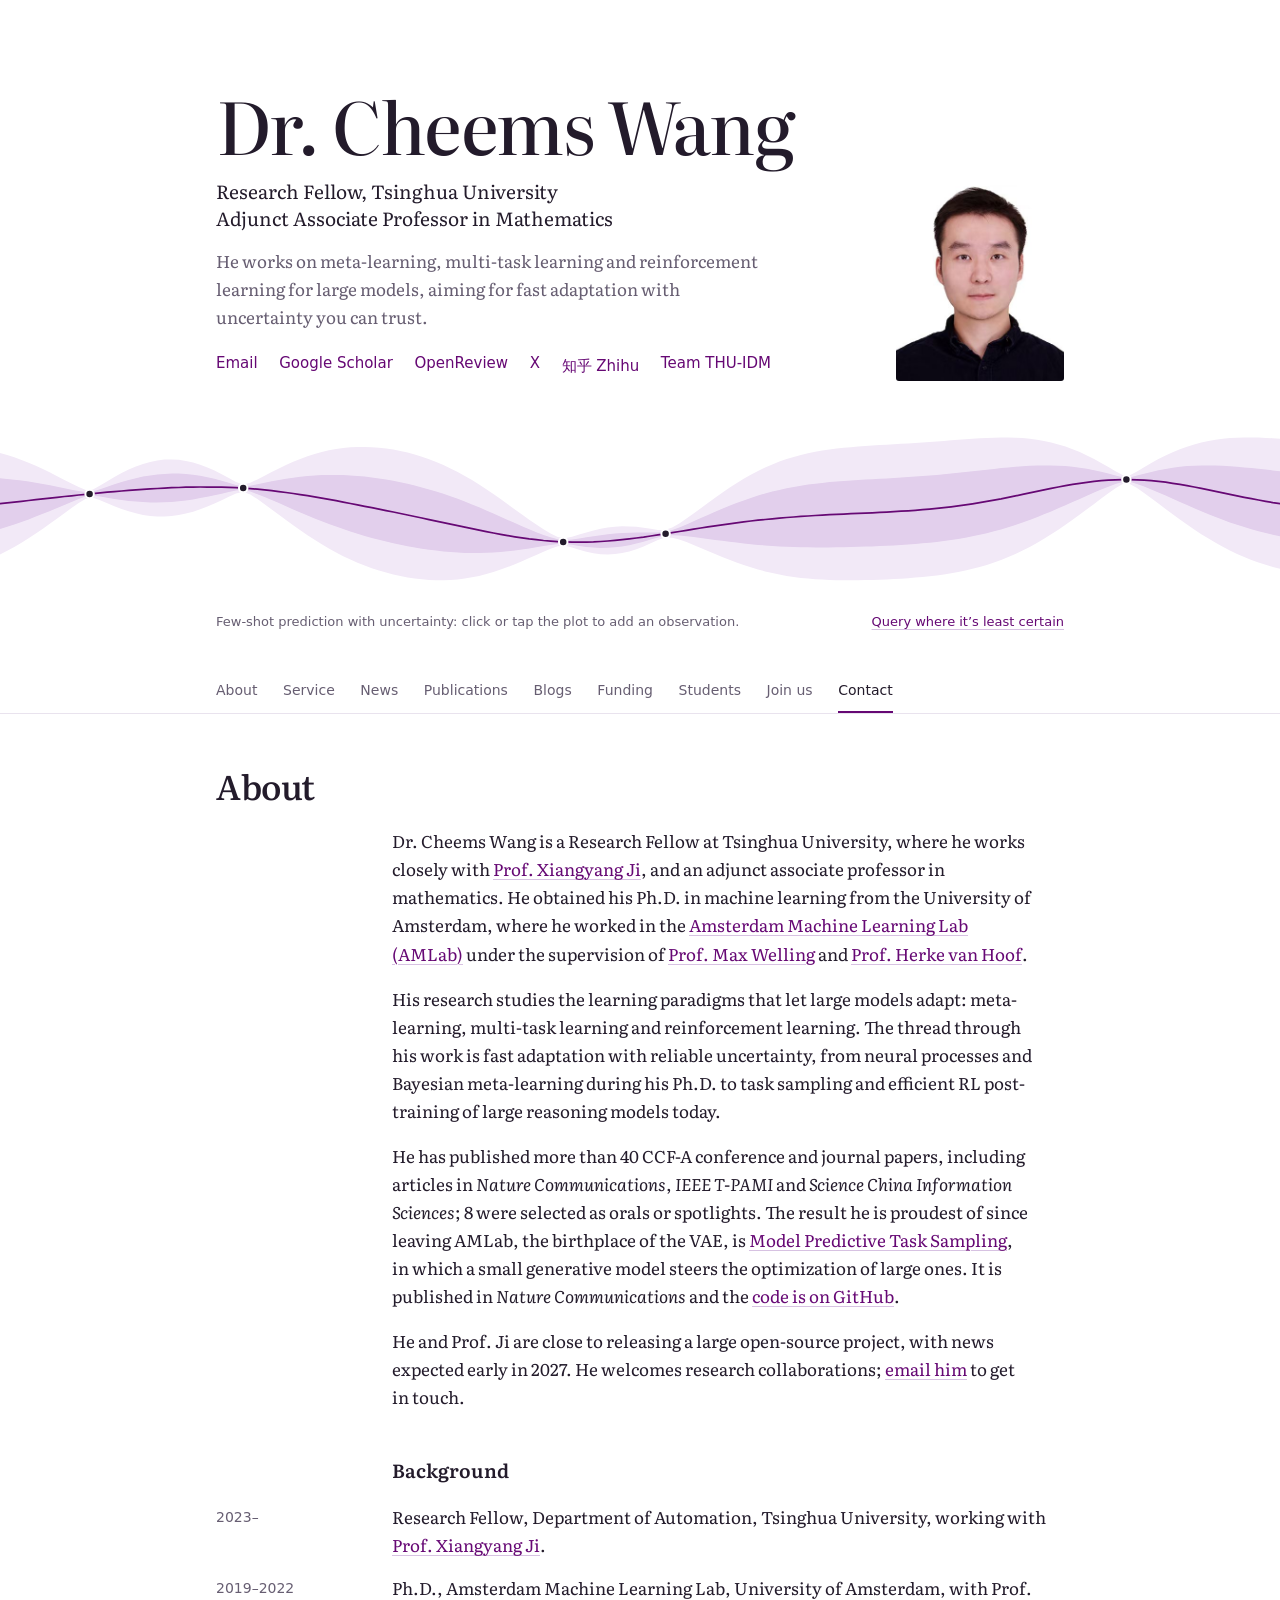
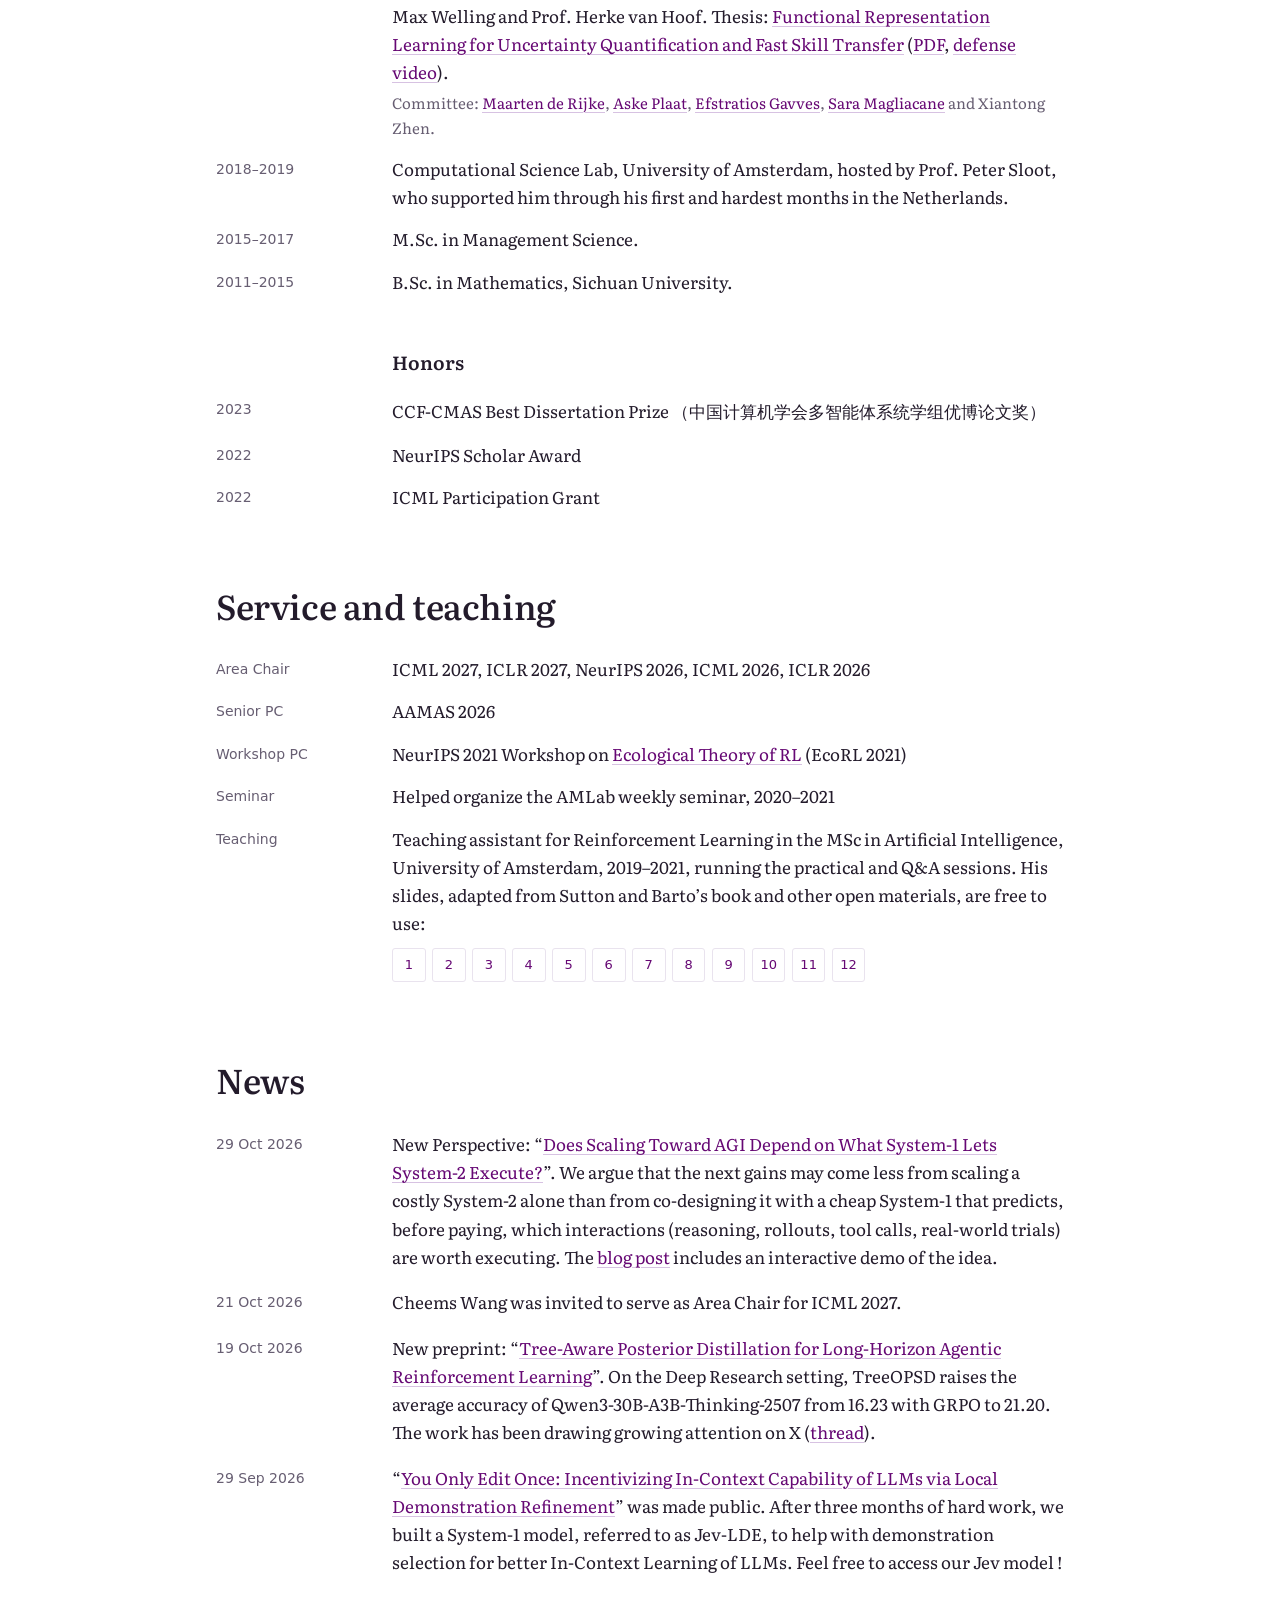
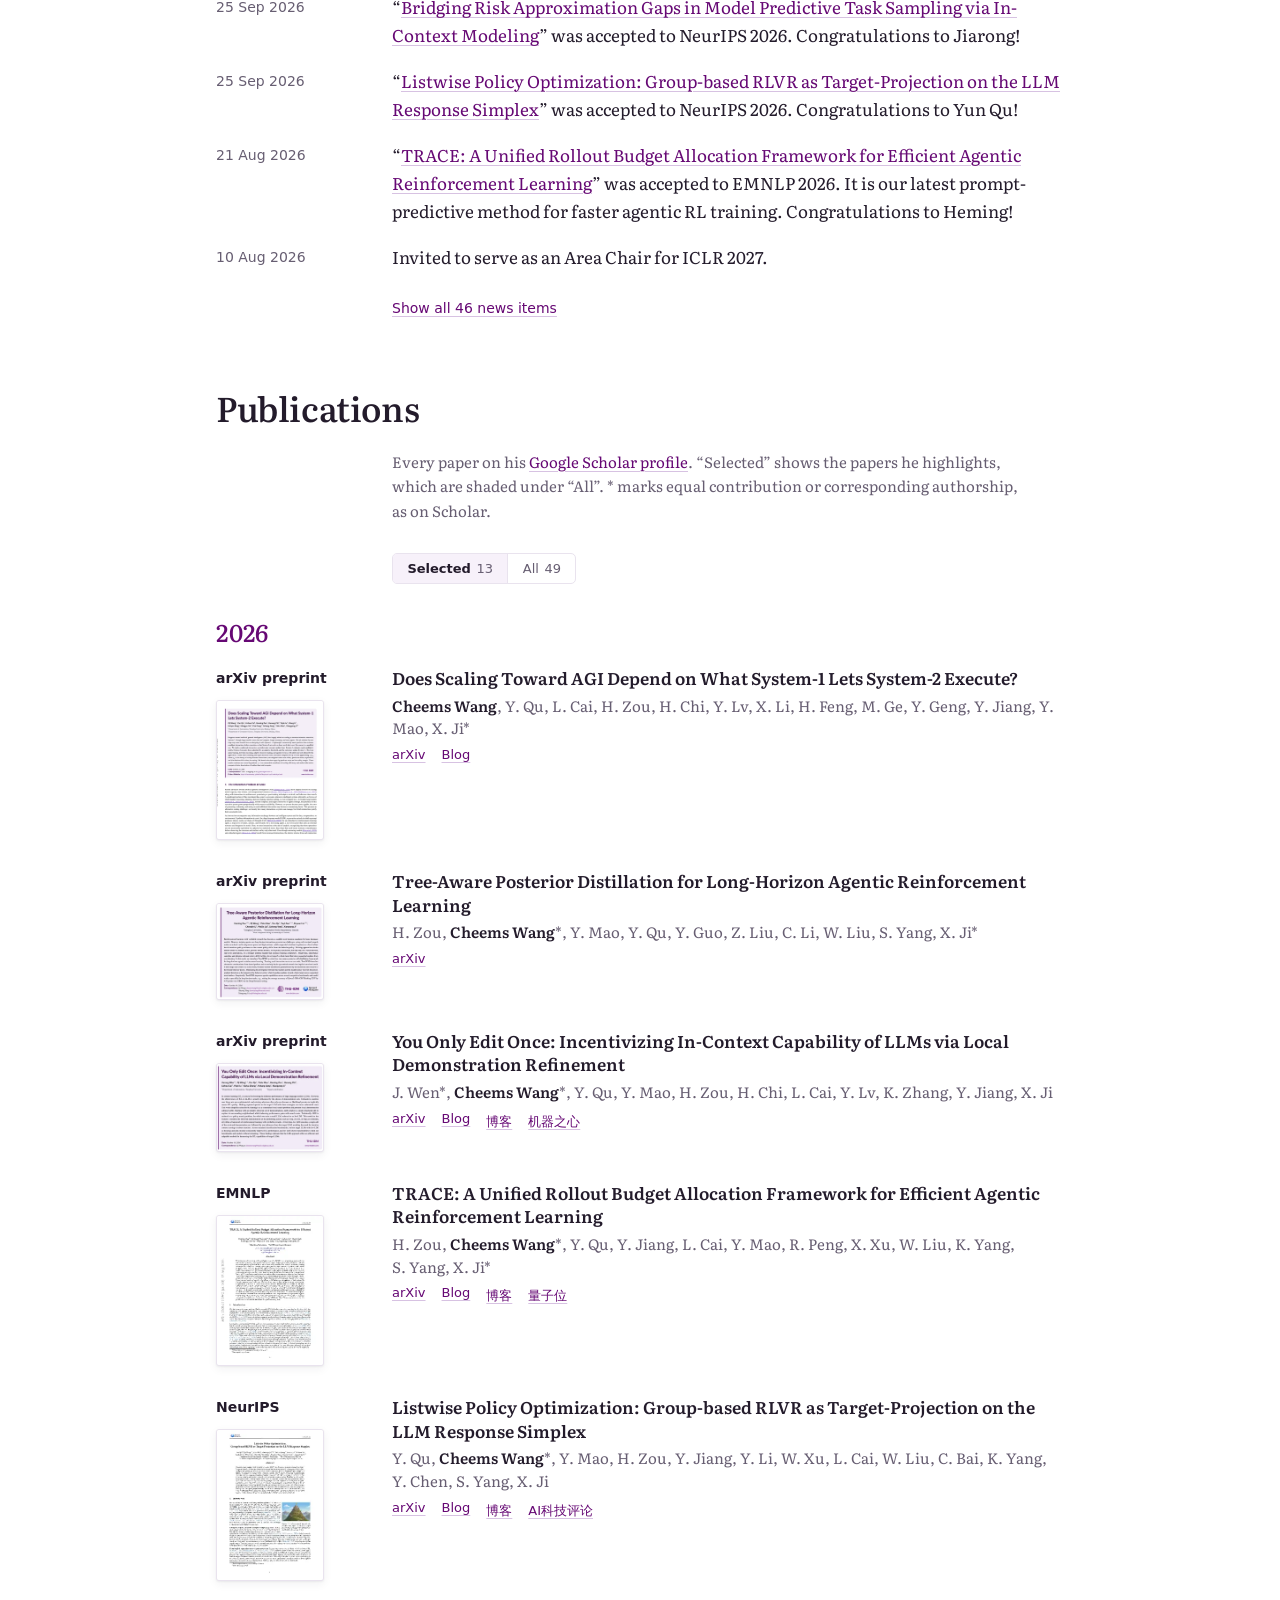
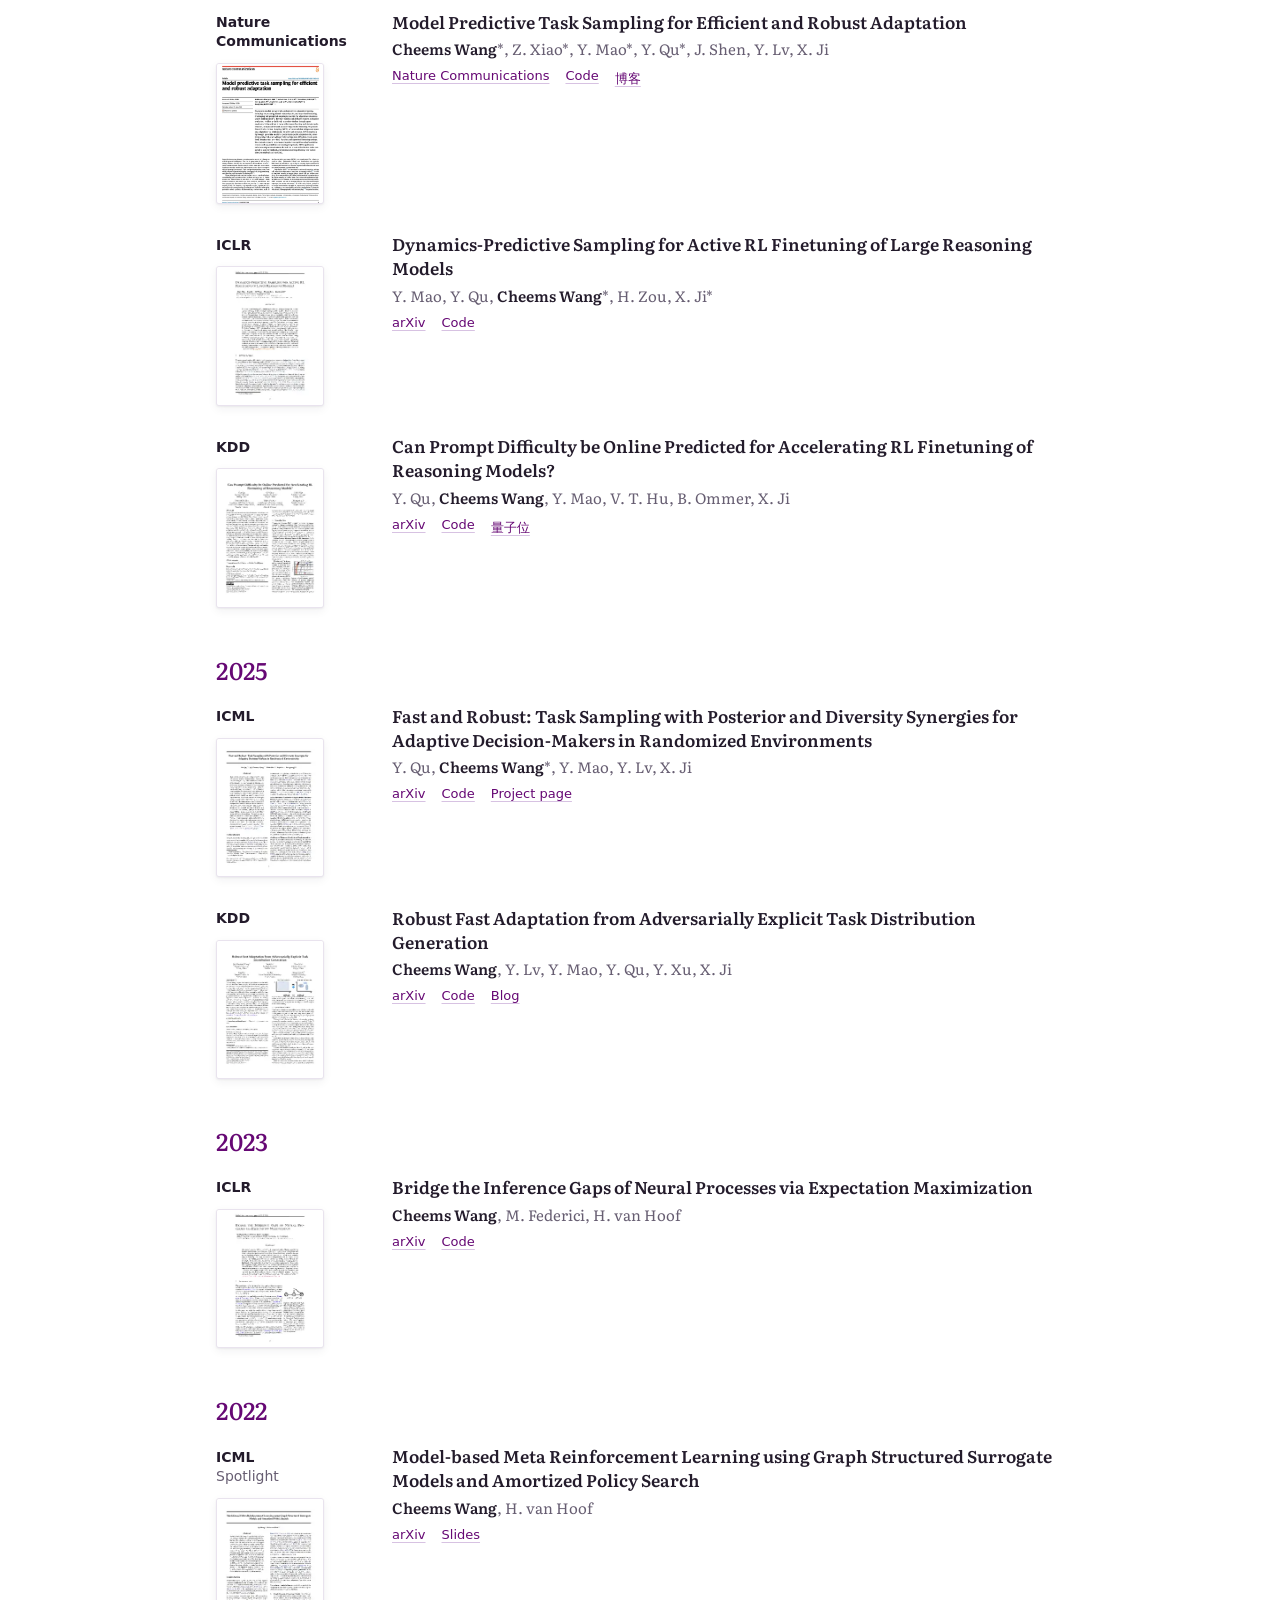
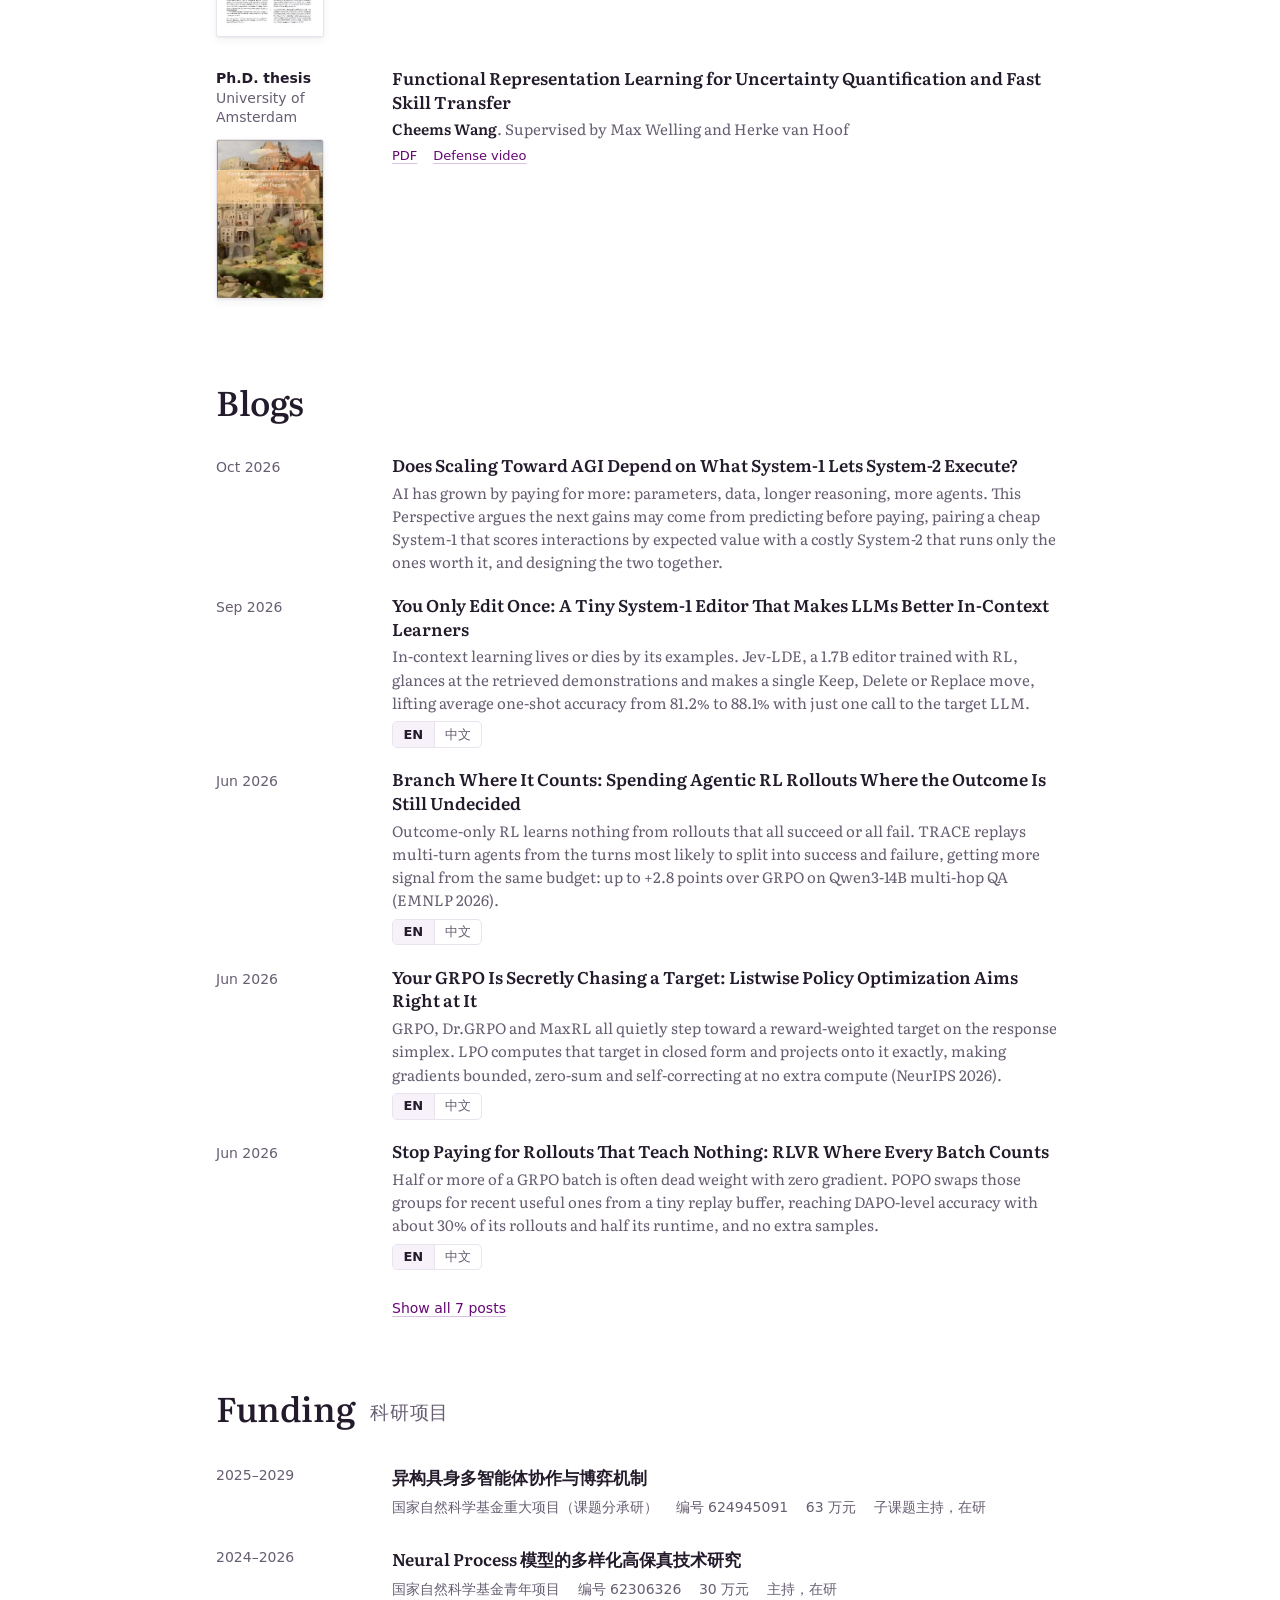
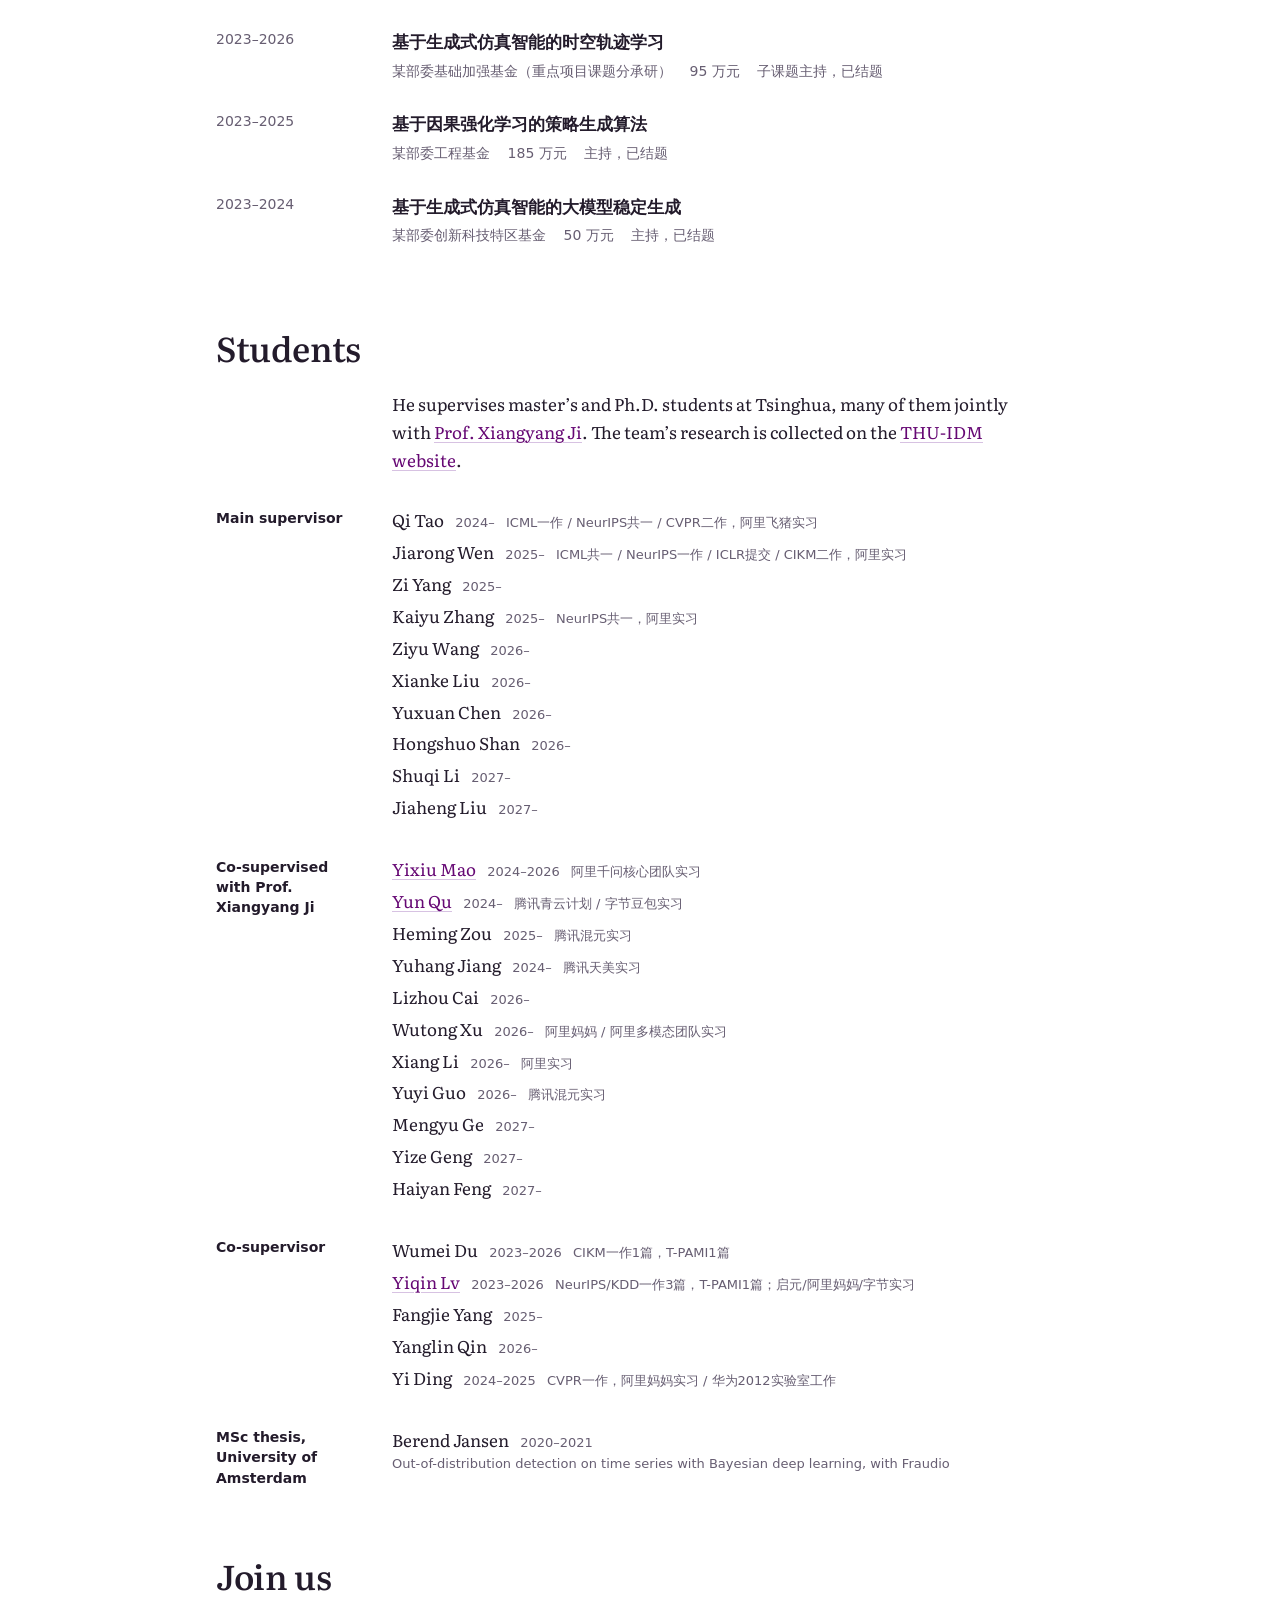
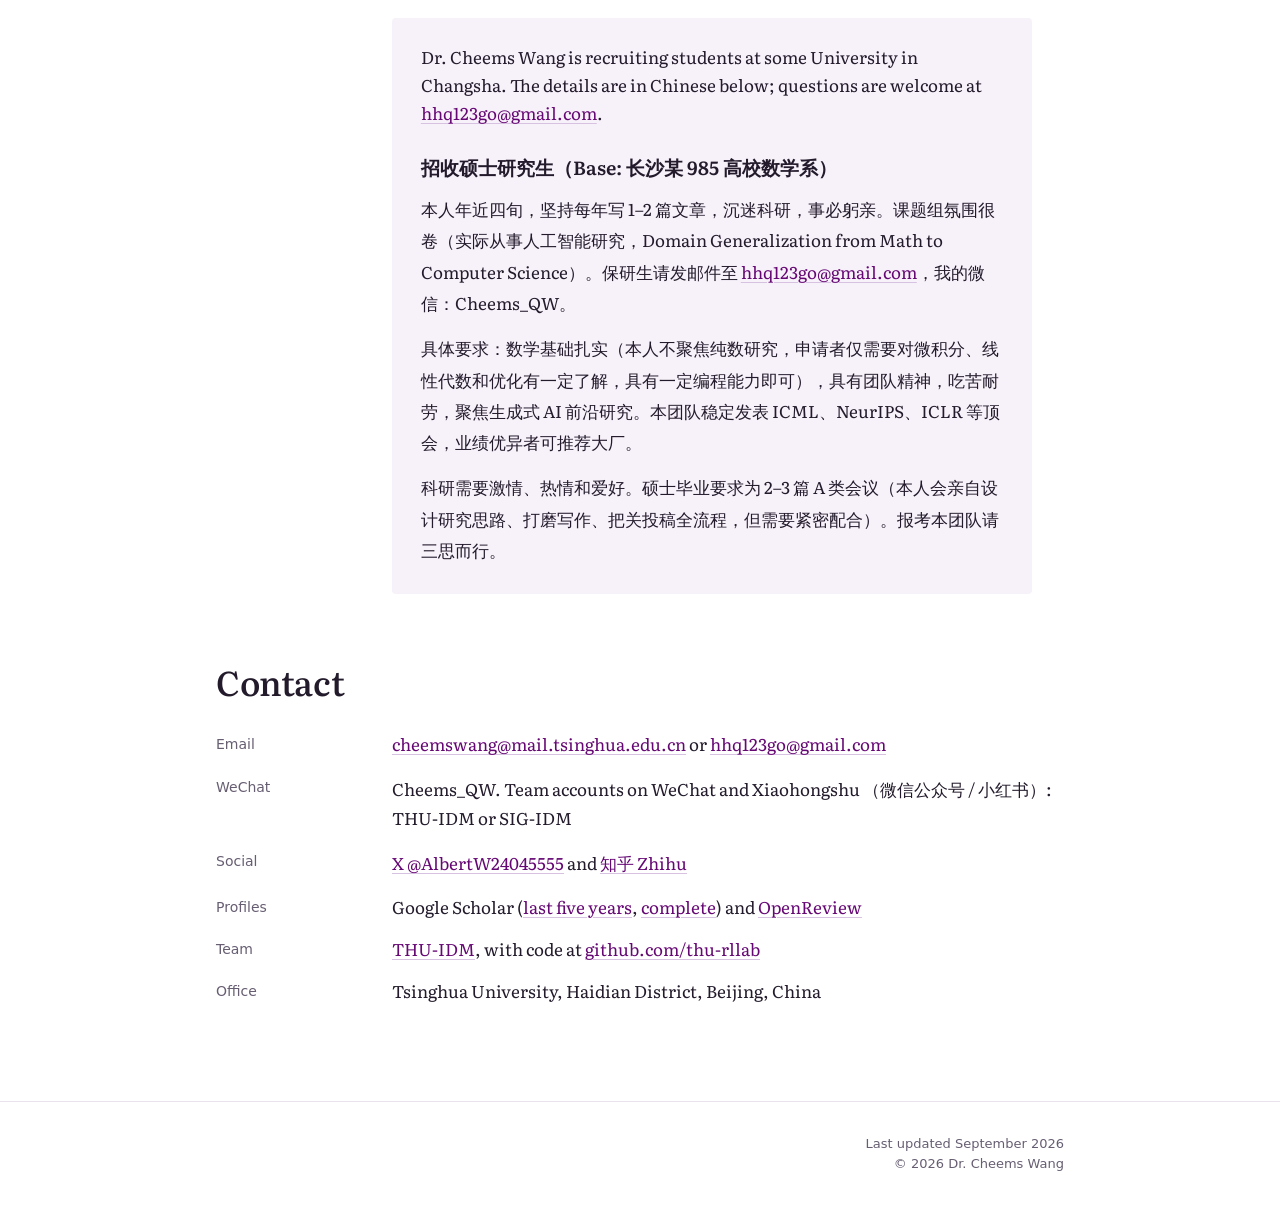
==== commit 66f8b0f0: "Add files via upload" ====
--- a/index.html
+++ b/index.html
@@ -203,7 +203,7 @@
     <ol class="rows news" id="news-list" data-show="8" data-noun="news items">
       <li>
         <time class="when" datetime="2026-10-29">29 Oct 2026</time>
-        <p>New Perspective: “<a href="blogs/sys1-sys2-codesign.html">Does Scaling Toward AGI Depend on What System-1 Lets System-2 Execute?</a>”. We argue that the next gains may come less from scaling a costly System-2 alone than from co-designing it with a cheap System-1 that predicts, before paying, which interactions (reasoning, rollouts, tool calls, real-world trials) are worth executing. The blog post includes an interactive demo of the idea.</p>
+        <p>New Perspective: “<a href="https://arxiv.org/pdf/2610.39497">Does Scaling Toward AGI Depend on What System-1 Lets System-2 Execute?</a>”. We argue that the next gains may come less from scaling a costly System-2 alone than from co-designing it with a cheap System-1 that predicts, before paying, which interactions (reasoning, rollouts, tool calls, real-world trials) are worth executing. The <a href="blogs/sys1-sys2-codesign.html">blog post</a> includes an interactive demo of the idea.</p>
       </li>
       <li>
         <time class="when" datetime="2026-10-21">21 Oct 2026</time>
@@ -406,6 +406,15 @@
     <div class="pub-year-group">
       <h3 class="pub-year">2026</h3>
       <ol class="rows pubs">
+        <li class="pub is-selected">
+          <span class="when venue">arXiv preprint<span class="pick">Selected</span></span>
+          <a class="pub-thumb" href="https://arxiv.org/pdf/2610.39497" tabindex="-1" aria-hidden="true"><img src="images/pubs/sys1-sys2.webp" alt="" width="480" height="626" loading="lazy" decoding="async"></a>
+          <div>
+            <a class="pub-title" href="https://arxiv.org/pdf/2610.39497">Does Scaling Toward AGI Depend on What System-1 Lets System-2 Execute?</a>
+            <p class="authors"><b>Cheems Wang</b>, Y. Qu, L. Cai, H. Zou, H. Chi, Y. Lv, X. Li, H. Feng, M. Ge, Y. Geng, Y. Jiang, Y. Mao, X. Ji*</p>
+            <p class="pub-links"><a href="https://arxiv.org/pdf/2610.39497">arXiv</a> <a href="blogs/sys1-sys2-codesign.html">Blog</a></p>
+          </div>
+        </li>
         <li class="pub is-selected">
           <span class="when venue">arXiv preprint<span class="pick">Selected</span></span>
           <a class="pub-thumb" href="https://arxiv.org/pdf/2610.23181" tabindex="-1" aria-hidden="true"><img src="images/pubs/treeopsd.webp" alt="" width="480" height="430" loading="lazy" decoding="async"></a>
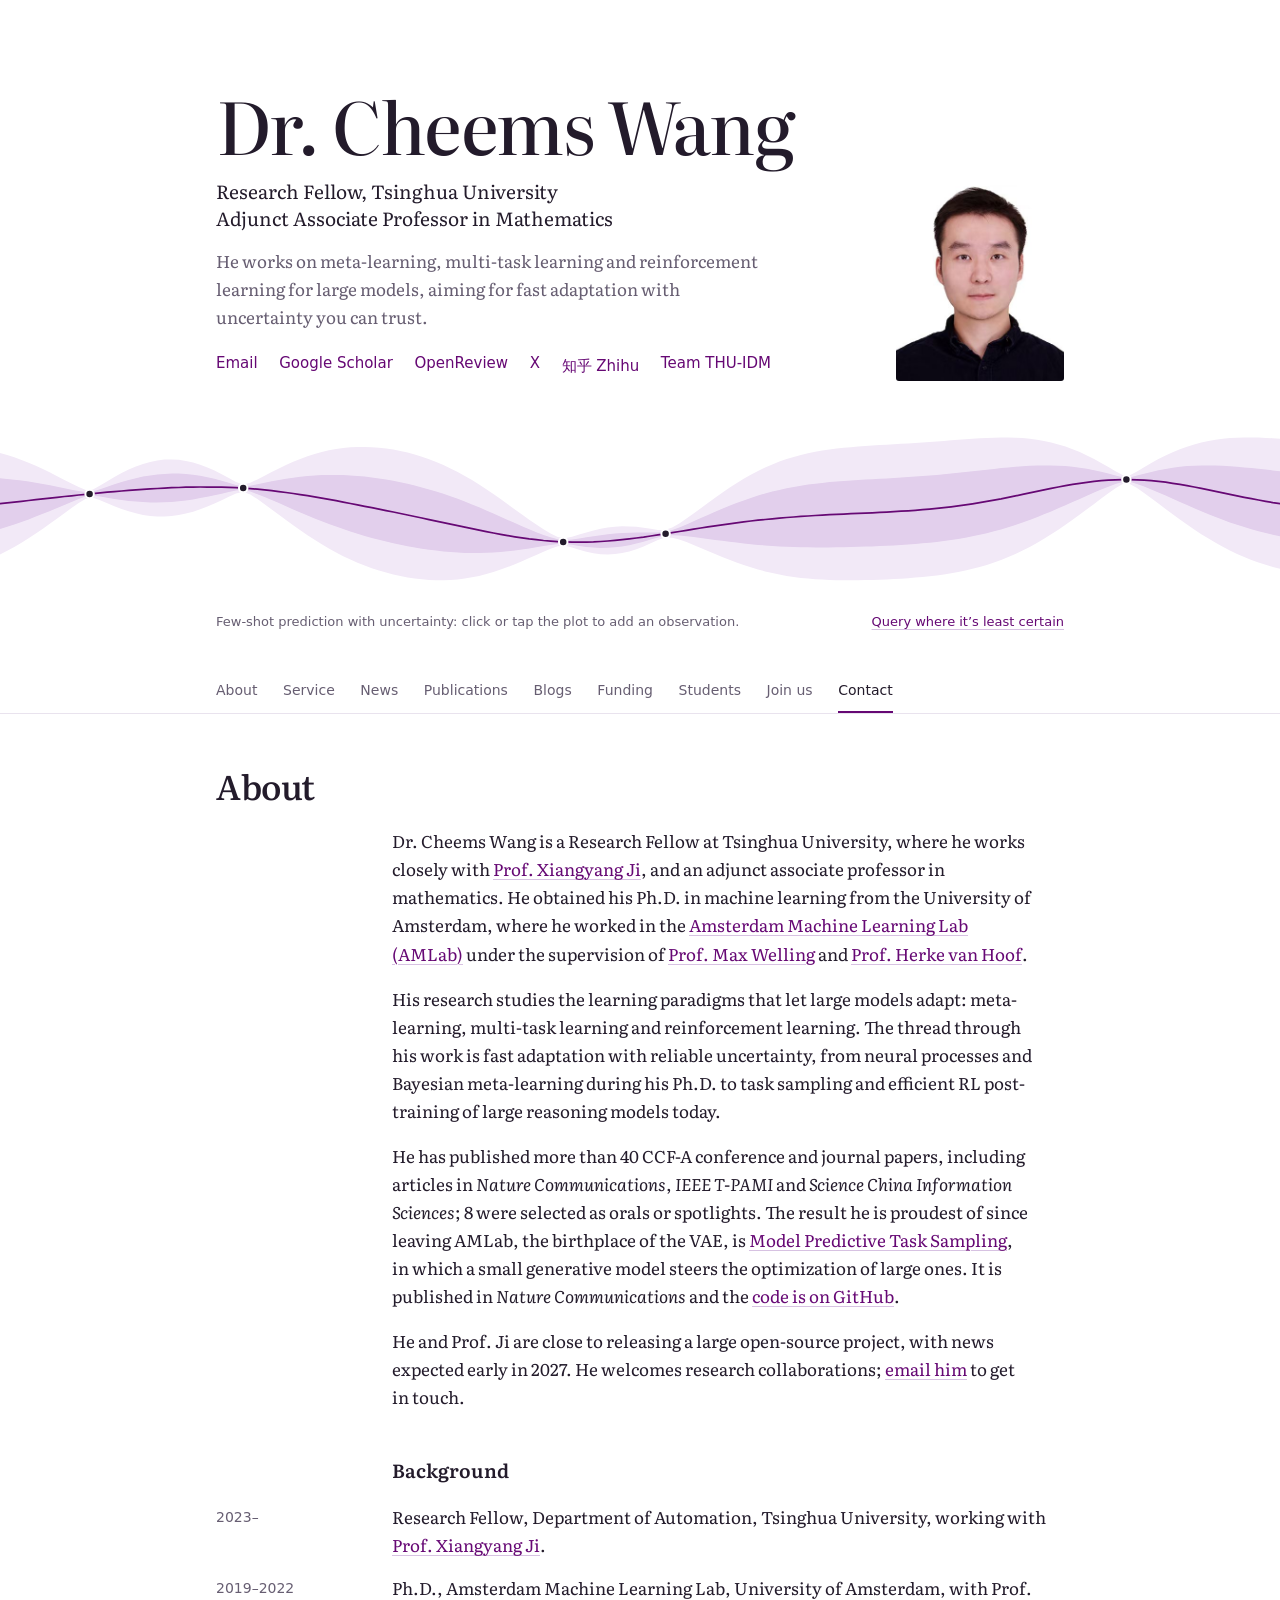
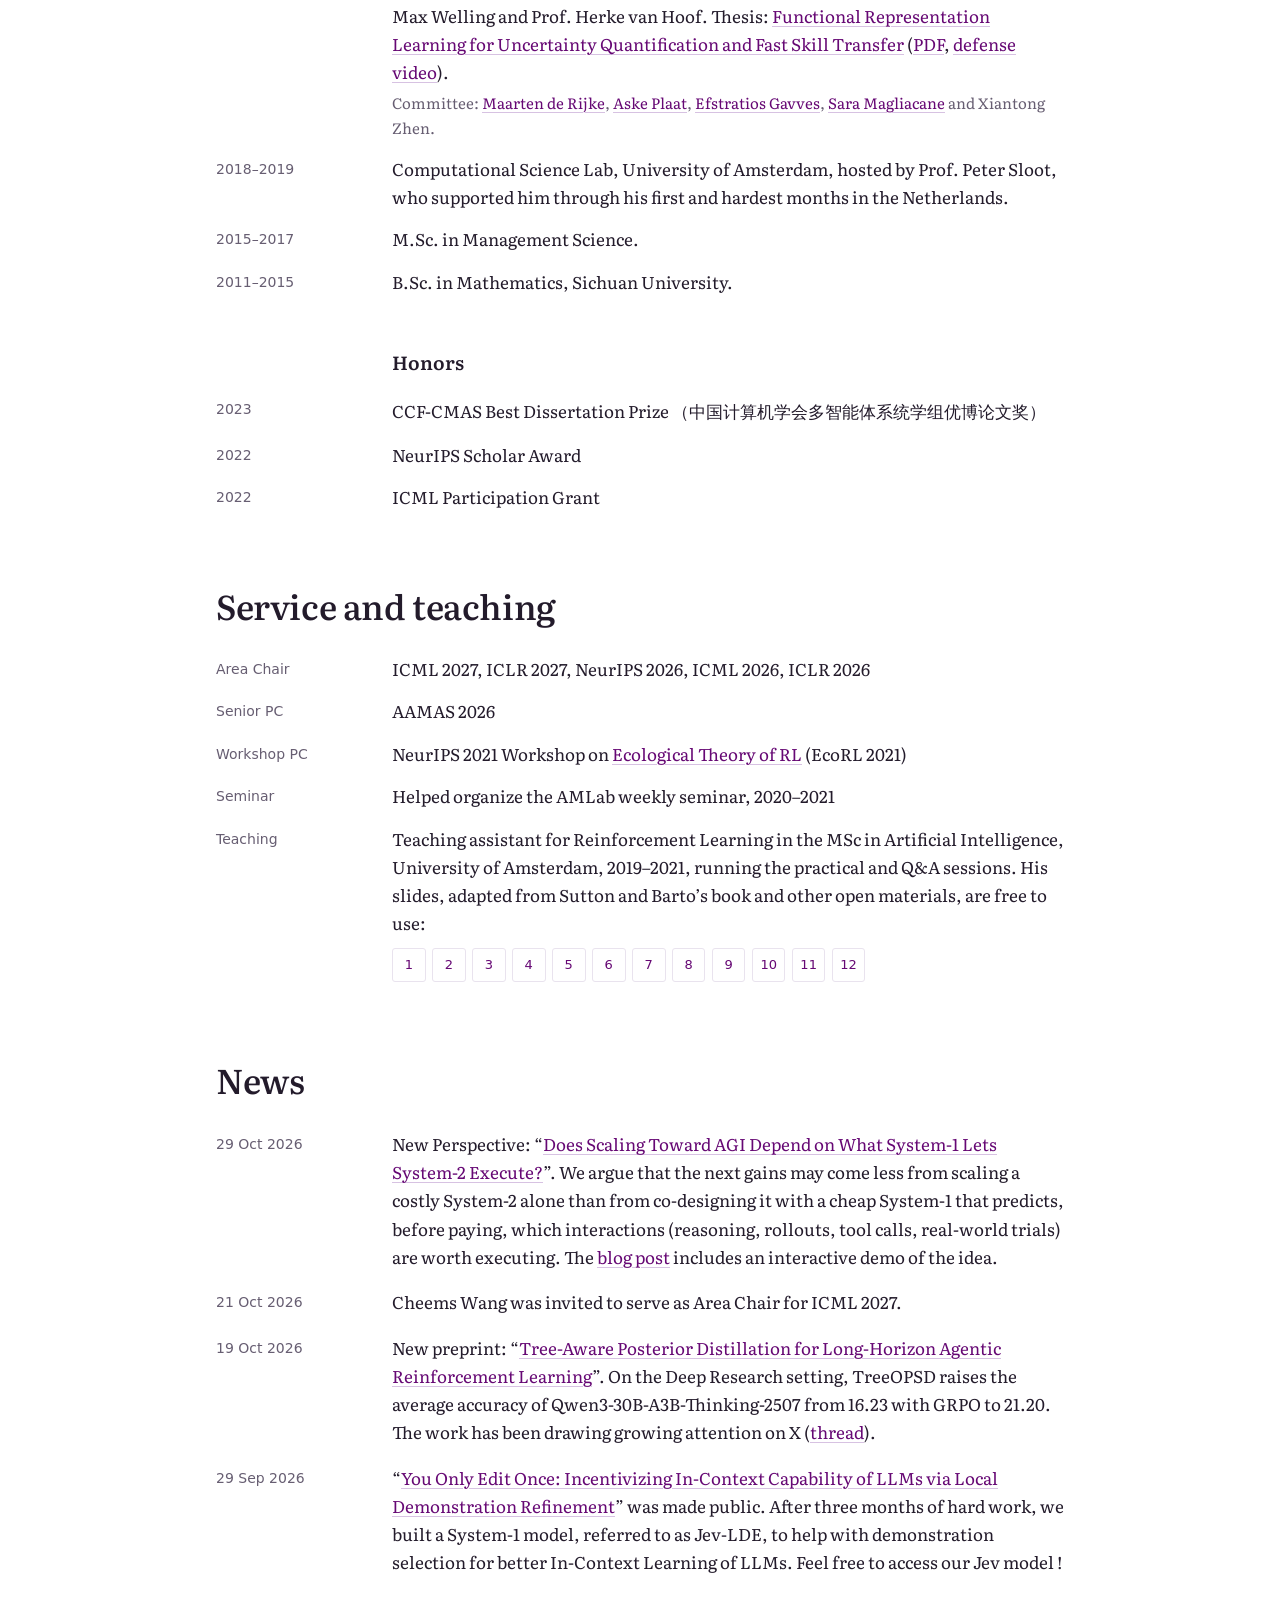
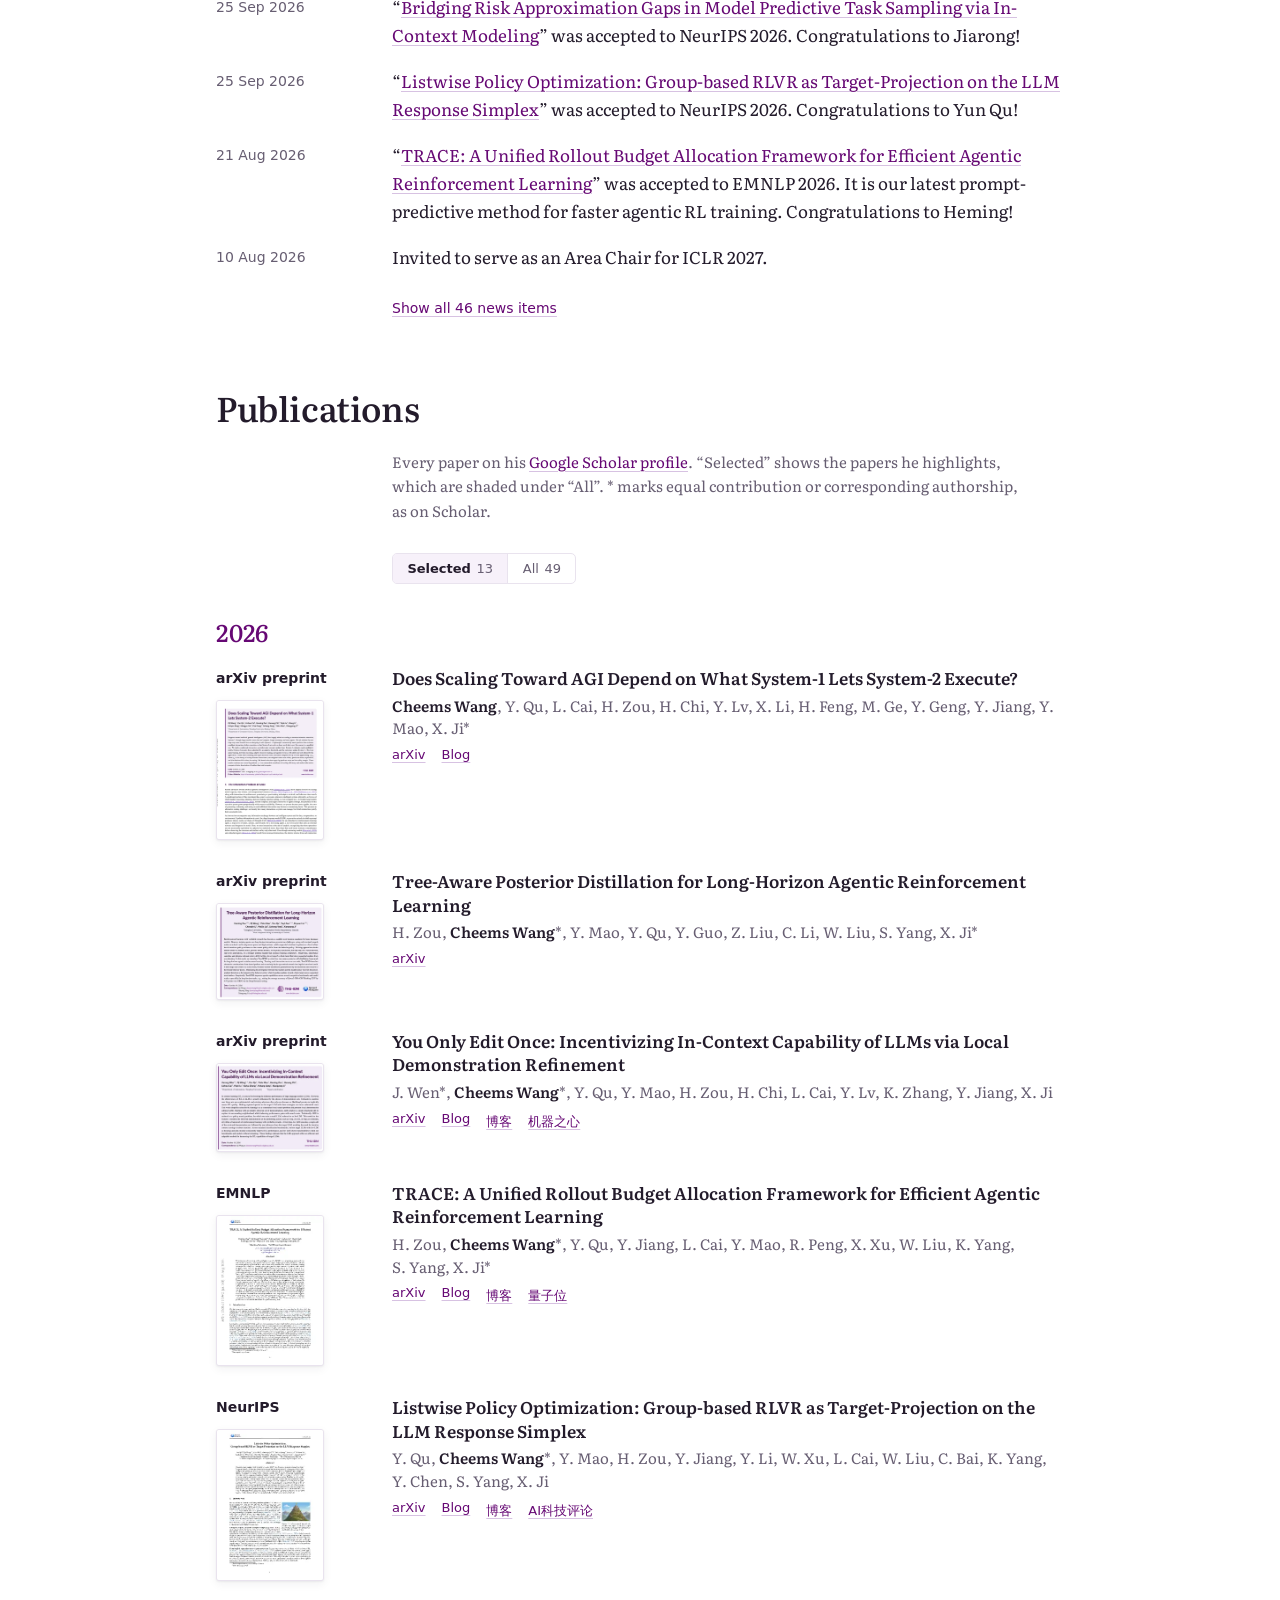
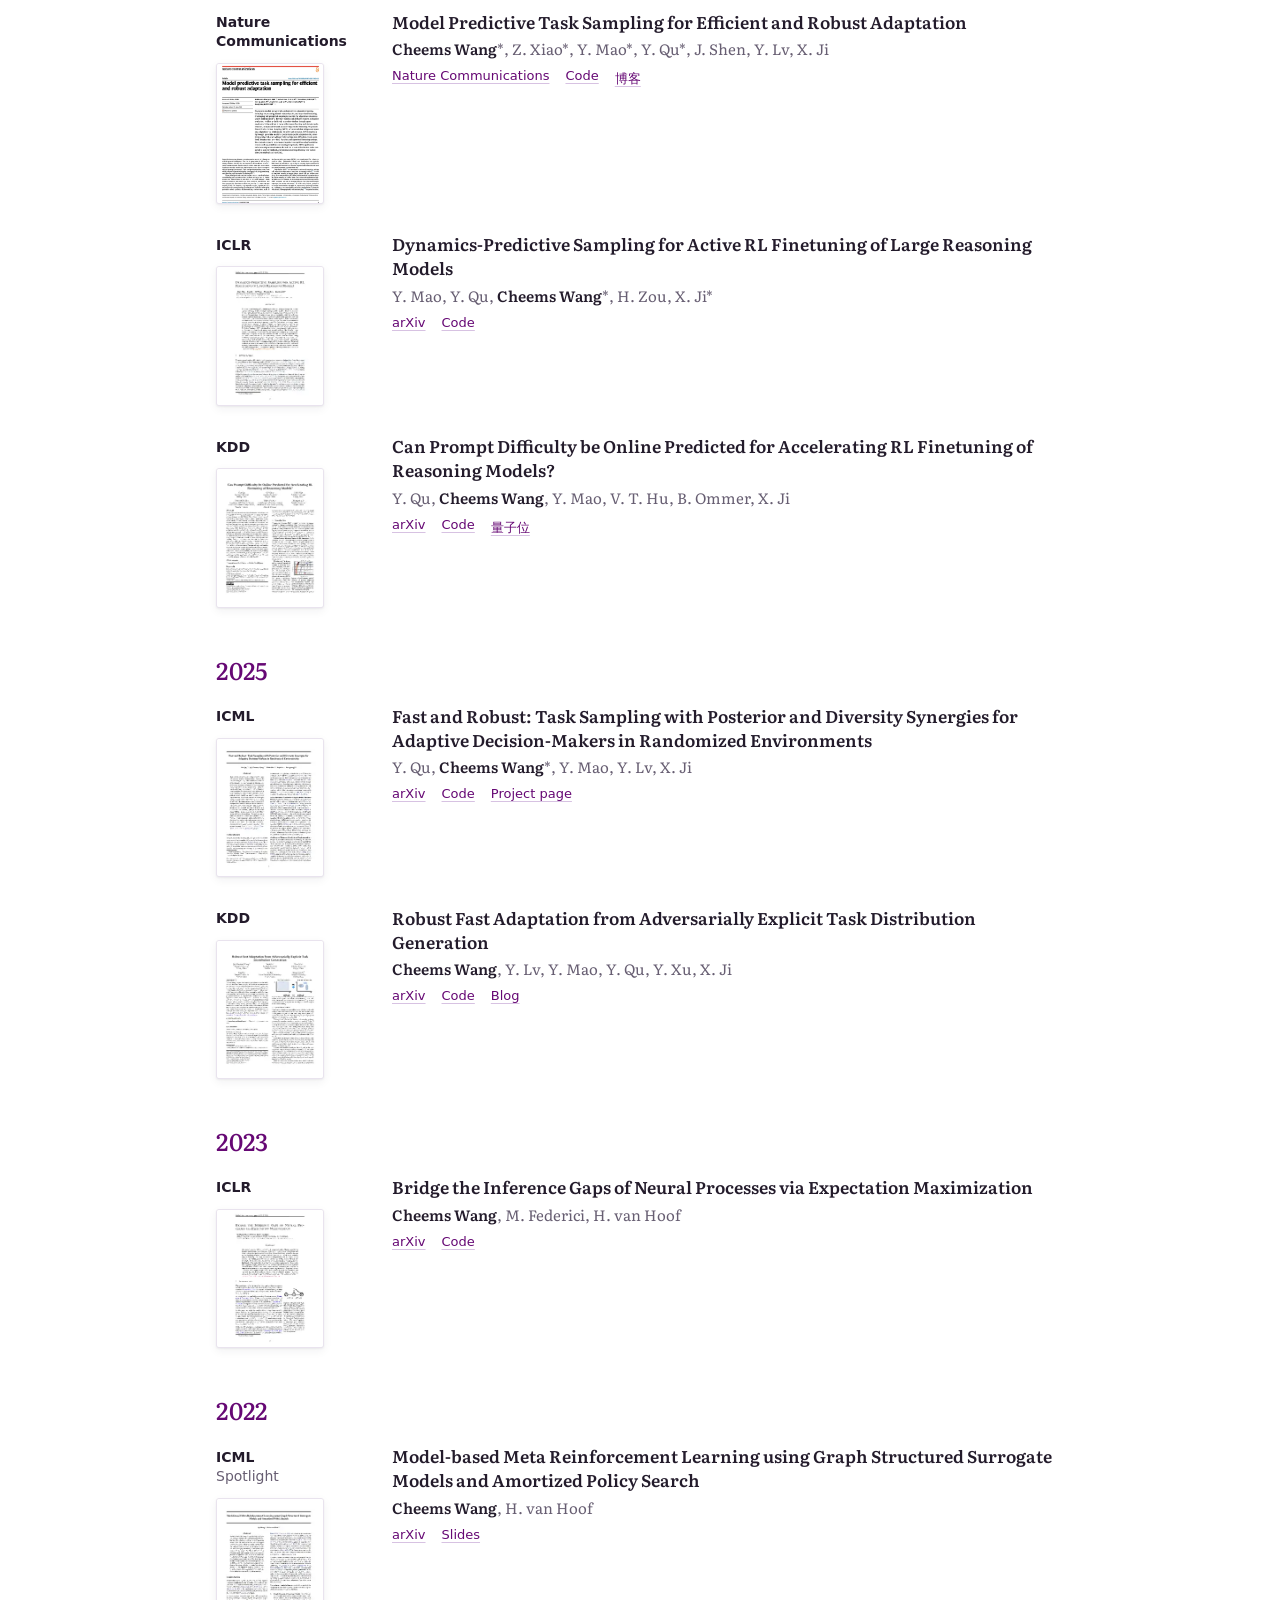
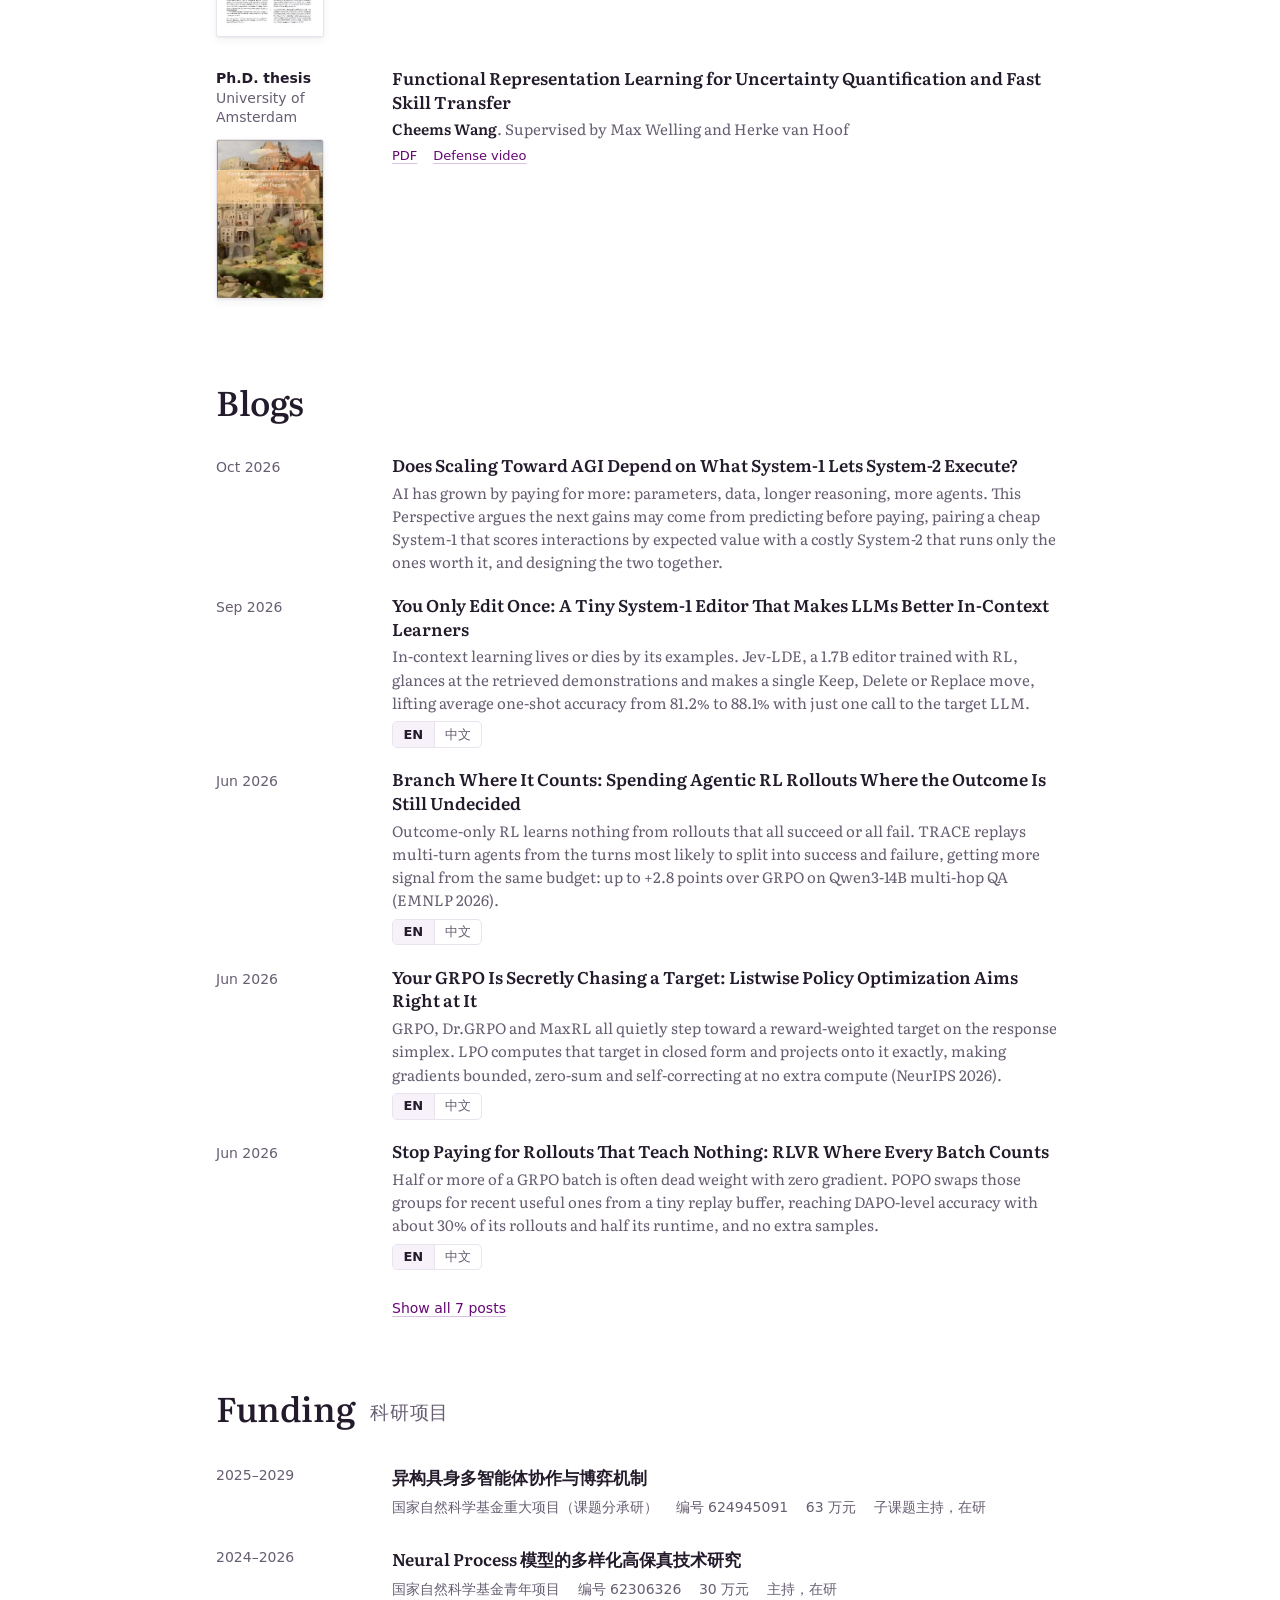
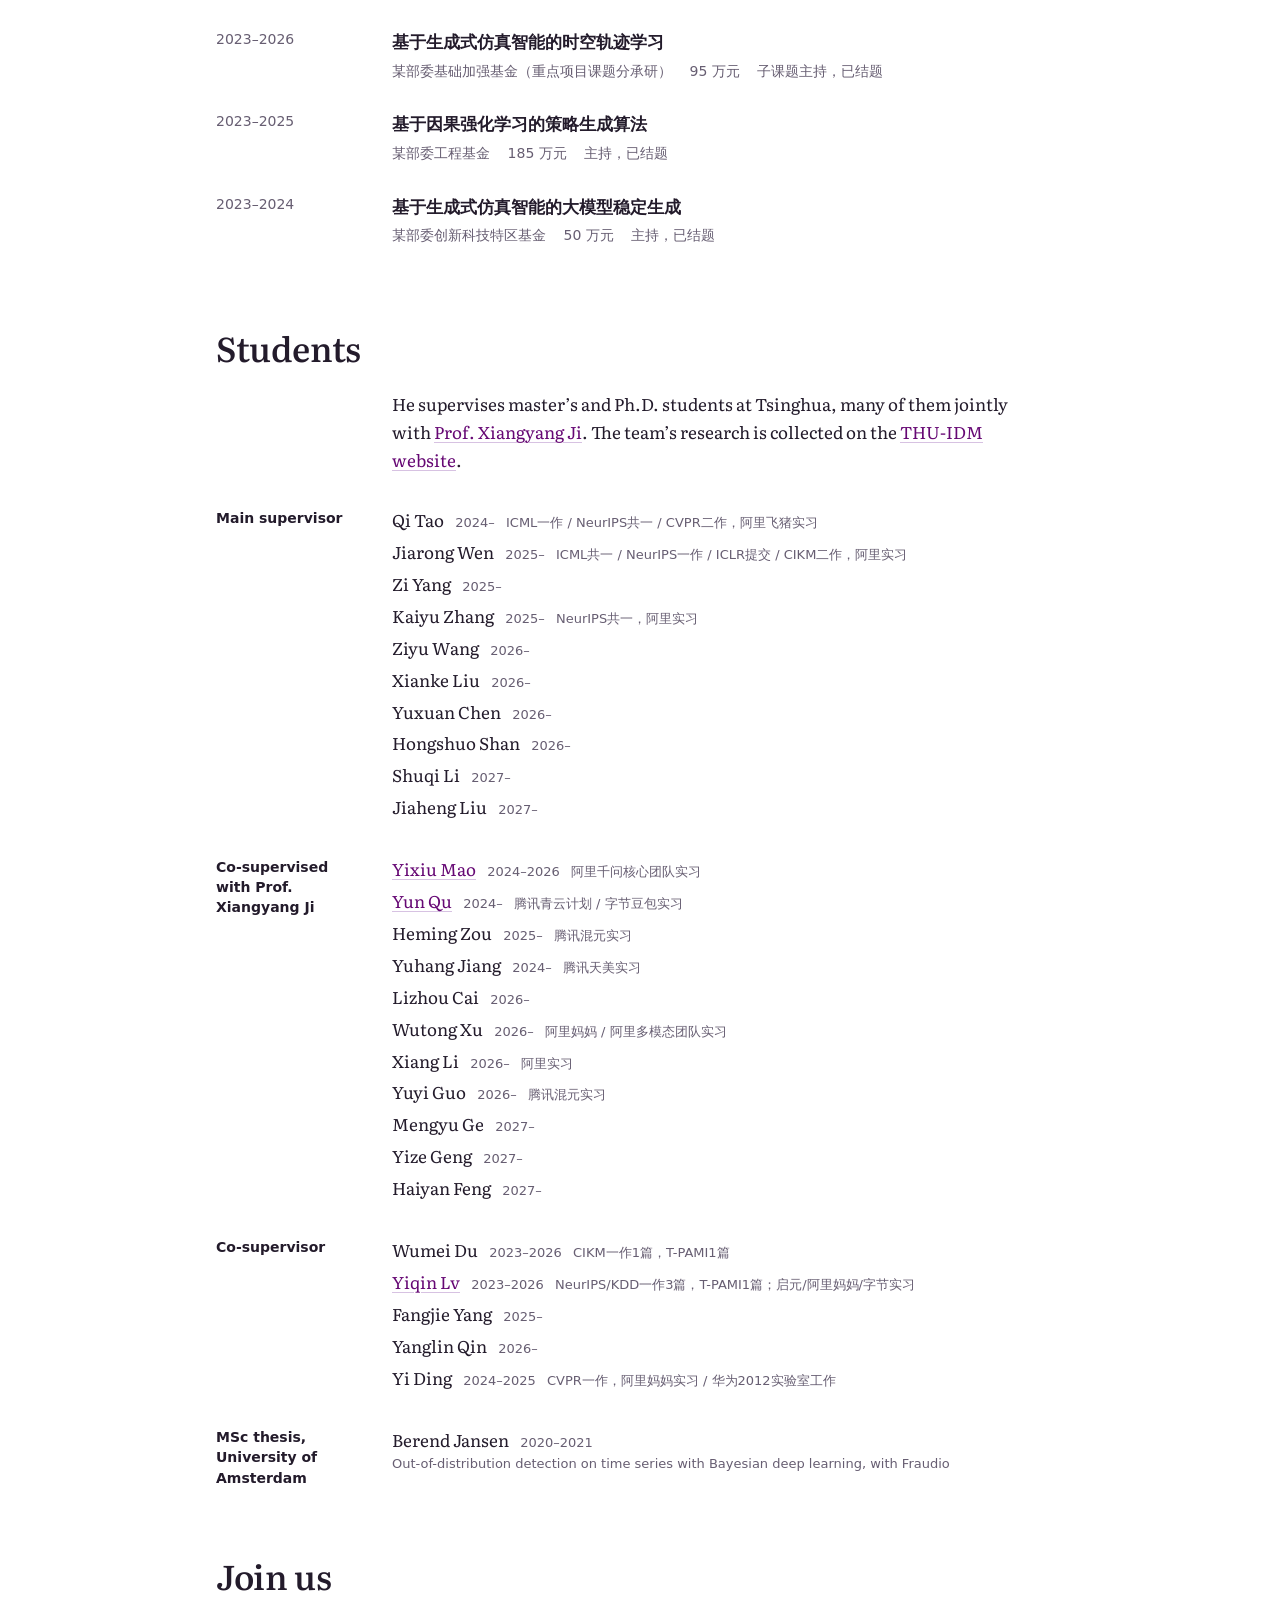
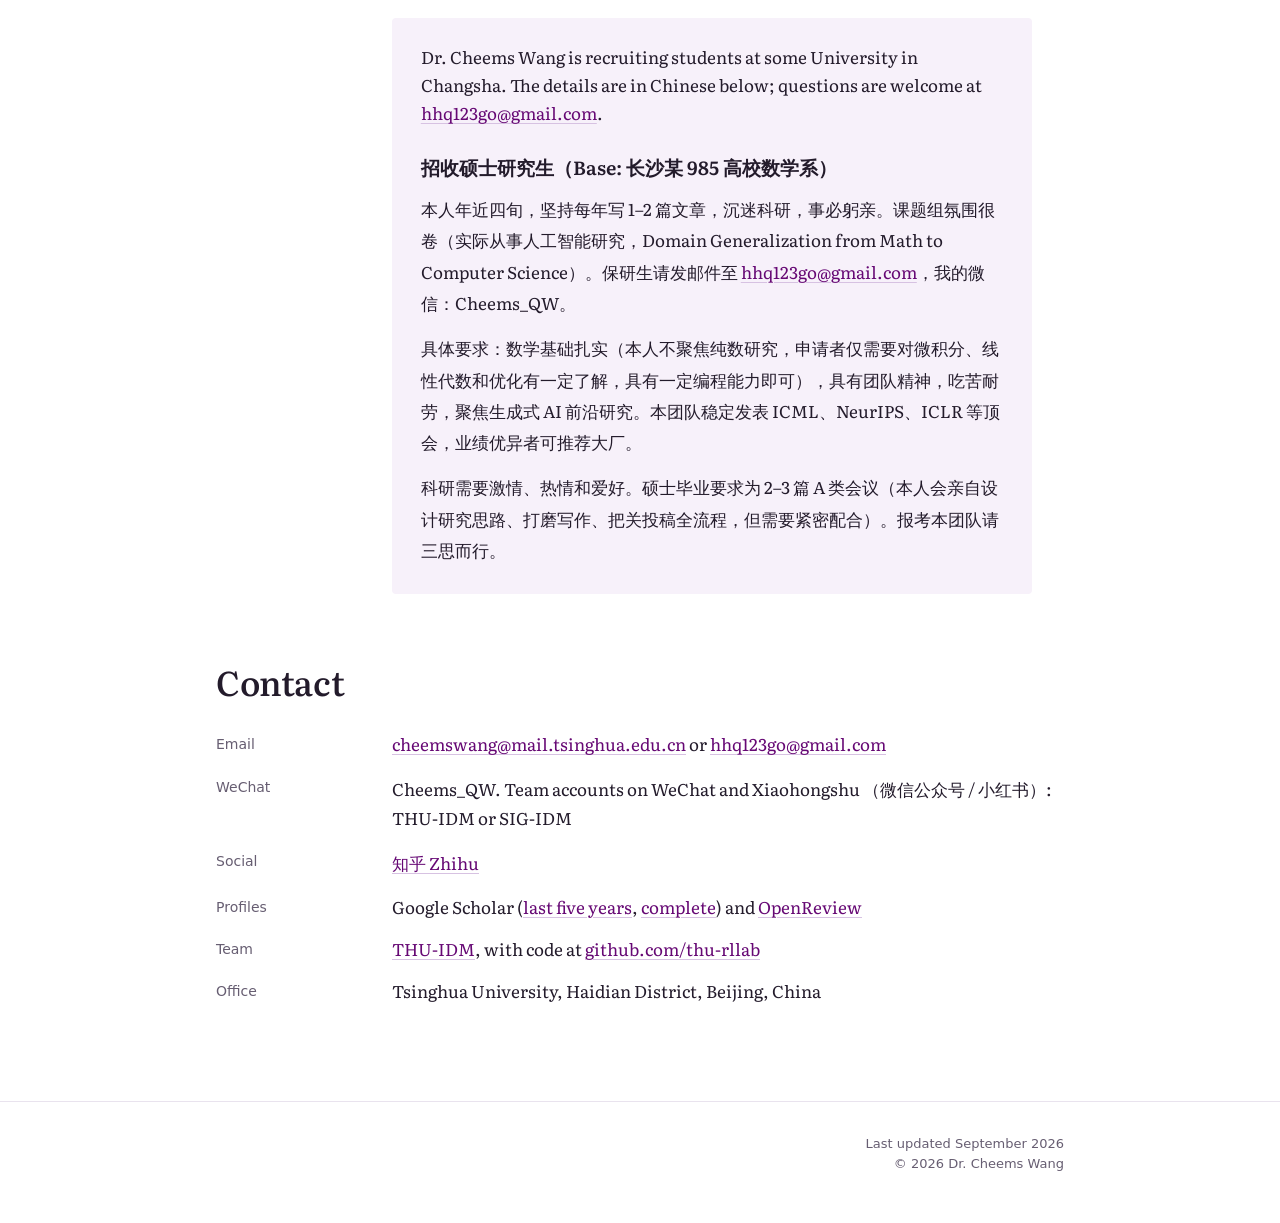
==== commit 83a2ebbf: "Refactor contact section in index.html Removed duplicate social media link and updated contact infor" ====
--- a/index.html
+++ b/index.html
@@ -10,7 +10,6 @@
 <meta property="og:title" content="Dr. Cheems Wang">
 <meta property="og:description" content="Research Fellow at Tsinghua University. Meta-learning, multi-task learning and reinforcement learning for large models.">
 <meta name="twitter:card" content="summary">
-<meta name="twitter:site" content="@AlbertW24045555">
 <meta name="theme-color" content="#ffffff" media="(prefers-color-scheme: light)">
 <meta name="theme-color" content="#16121b" media="(prefers-color-scheme: dark)">
 <link rel="icon" href="images/favicon.svg" type="image/svg+xml">
@@ -1063,7 +1062,7 @@
     <ol class="rows">
       <li><span class="when">Email</span><div><a href="mailto:cheemswang@mail.tsinghua.edu.cn">cheemswang@mail.tsinghua.edu.cn</a> or <a href="mailto:hhq123go@gmail.com">hhq123go@gmail.com</a></div></li>
       <li><span class="when">WeChat</span><div>Cheems_QW. Team accounts on WeChat and Xiaohongshu <span lang="zh-CN">（微信公众号 / 小红书）</span>: THU-IDM or SIG-IDM</div></li>
-      <li><span class="when">Social</span><div><a href="https://x.com/AlbertW24045555">X @AlbertW24045555</a> and <a href="https://www.zhihu.com/people/ai-55-28-82"><span lang="zh-CN">知乎</span> Zhihu</a></div></li>
+      <li><span class="when">Social</span><div><a href="https://www.zhihu.com/people/ai-55-28-82"><span lang="zh-CN">知乎</span> Zhihu</a></div></li>
       <li><span class="when">Profiles</span><div>Google Scholar (<a href="https://scholar.google.com/citations?user=Mvbvv3IAAAAJ&amp;hl=en">last five years</a>, <a href="https://scholar.google.com/citations?hl=en&amp;user=RjY2veMAAAAJ&amp;view_op=list_works&amp;sortby=pubdate">complete</a>) and <a href="https://openreview.net/profile?id=~Cheems_Wang1">OpenReview</a></div></li>
       <li><span class="when">Team</span><div><a href="https://www.thuidm.com/">THU-IDM</a>, with code at <a href="https://github.com/thu-rllab">github.com/thu-rllab</a></div></li>
       <li><span class="when">Office</span><div>Tsinghua University, Haidian District, Beijing, China</div></li>
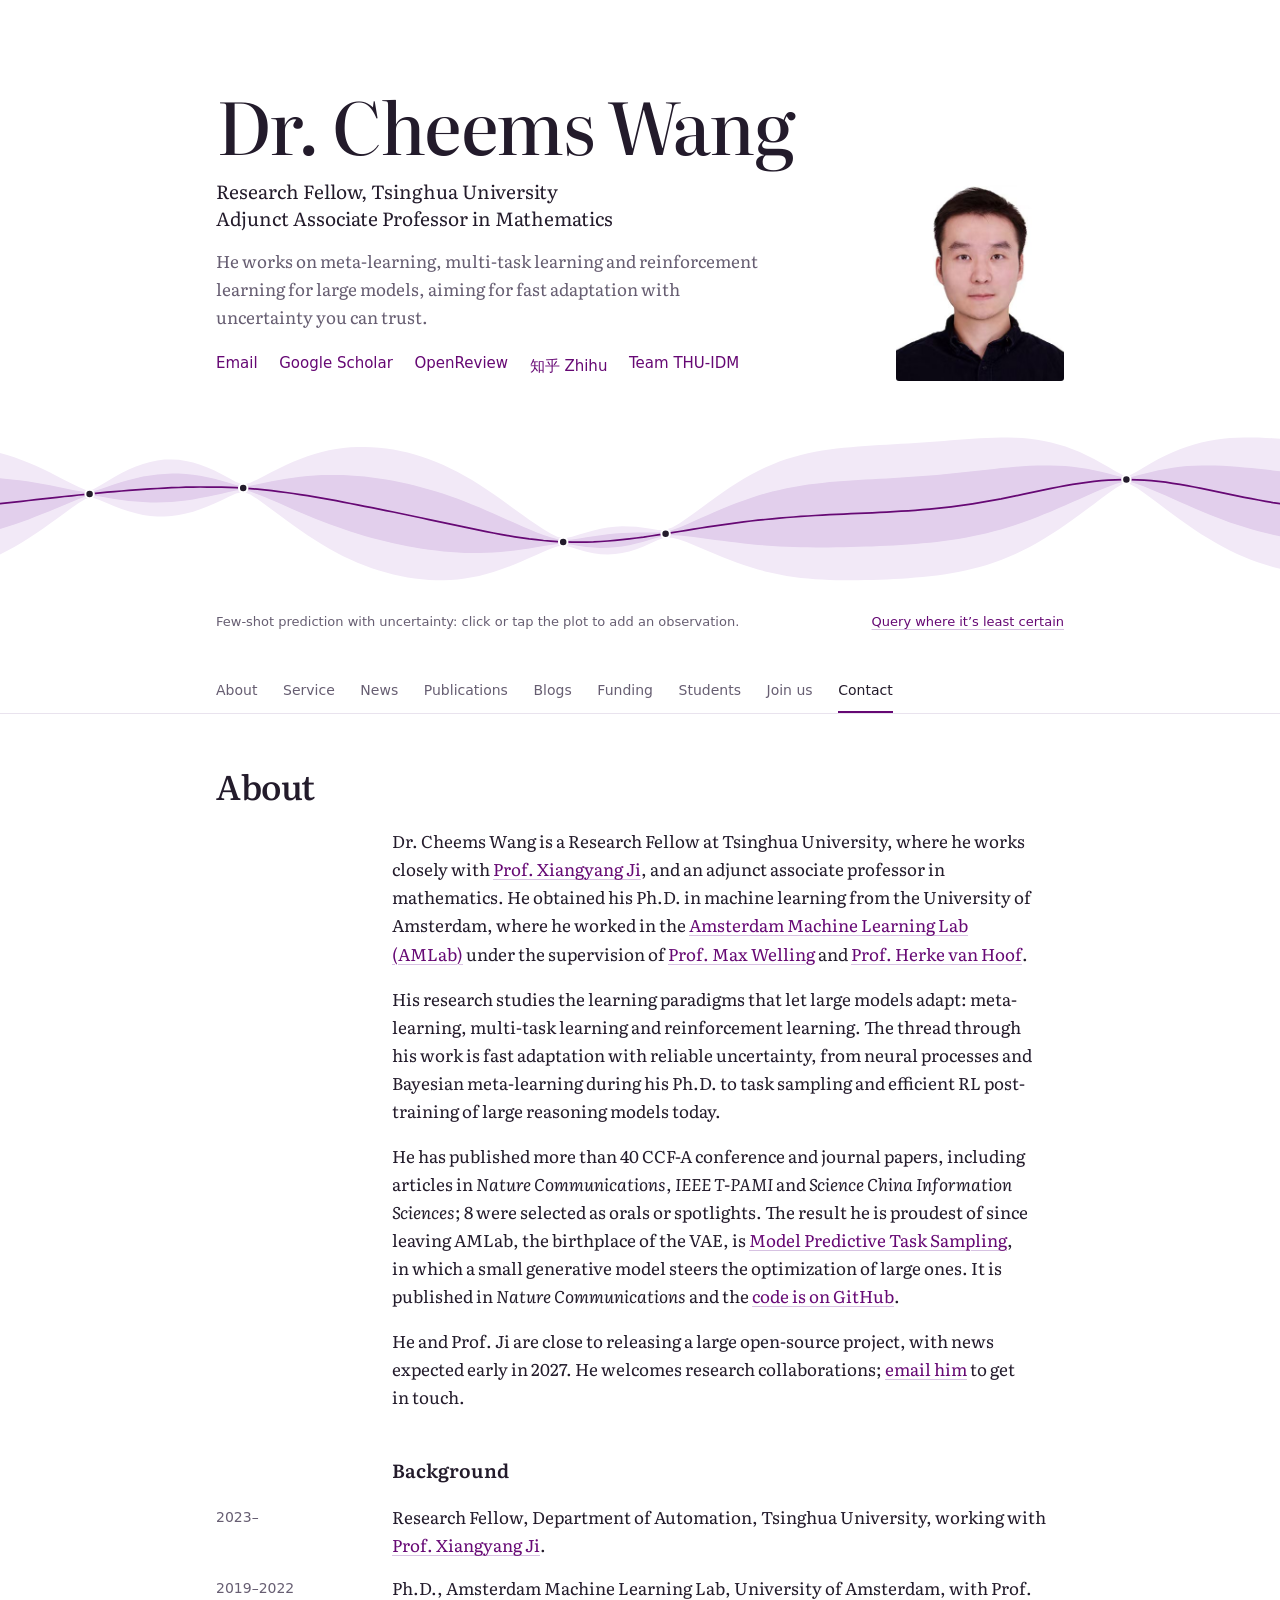
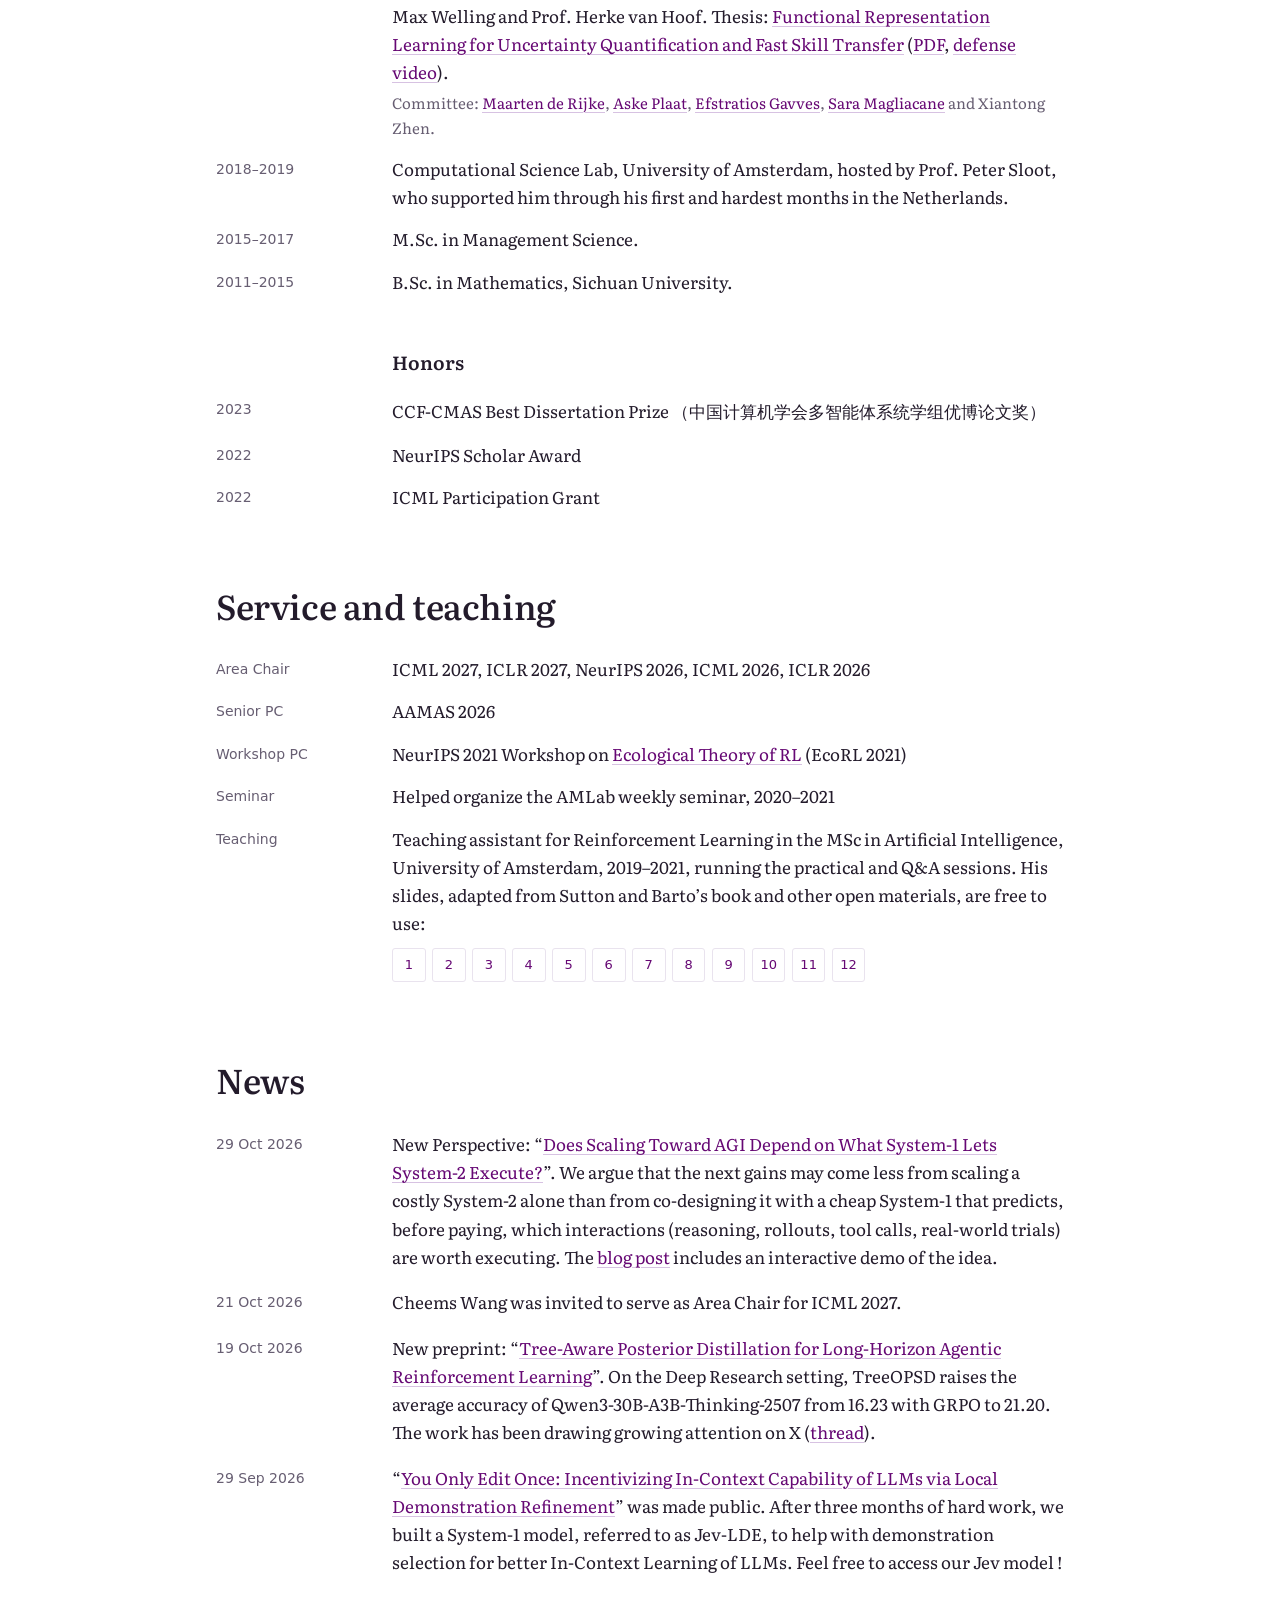
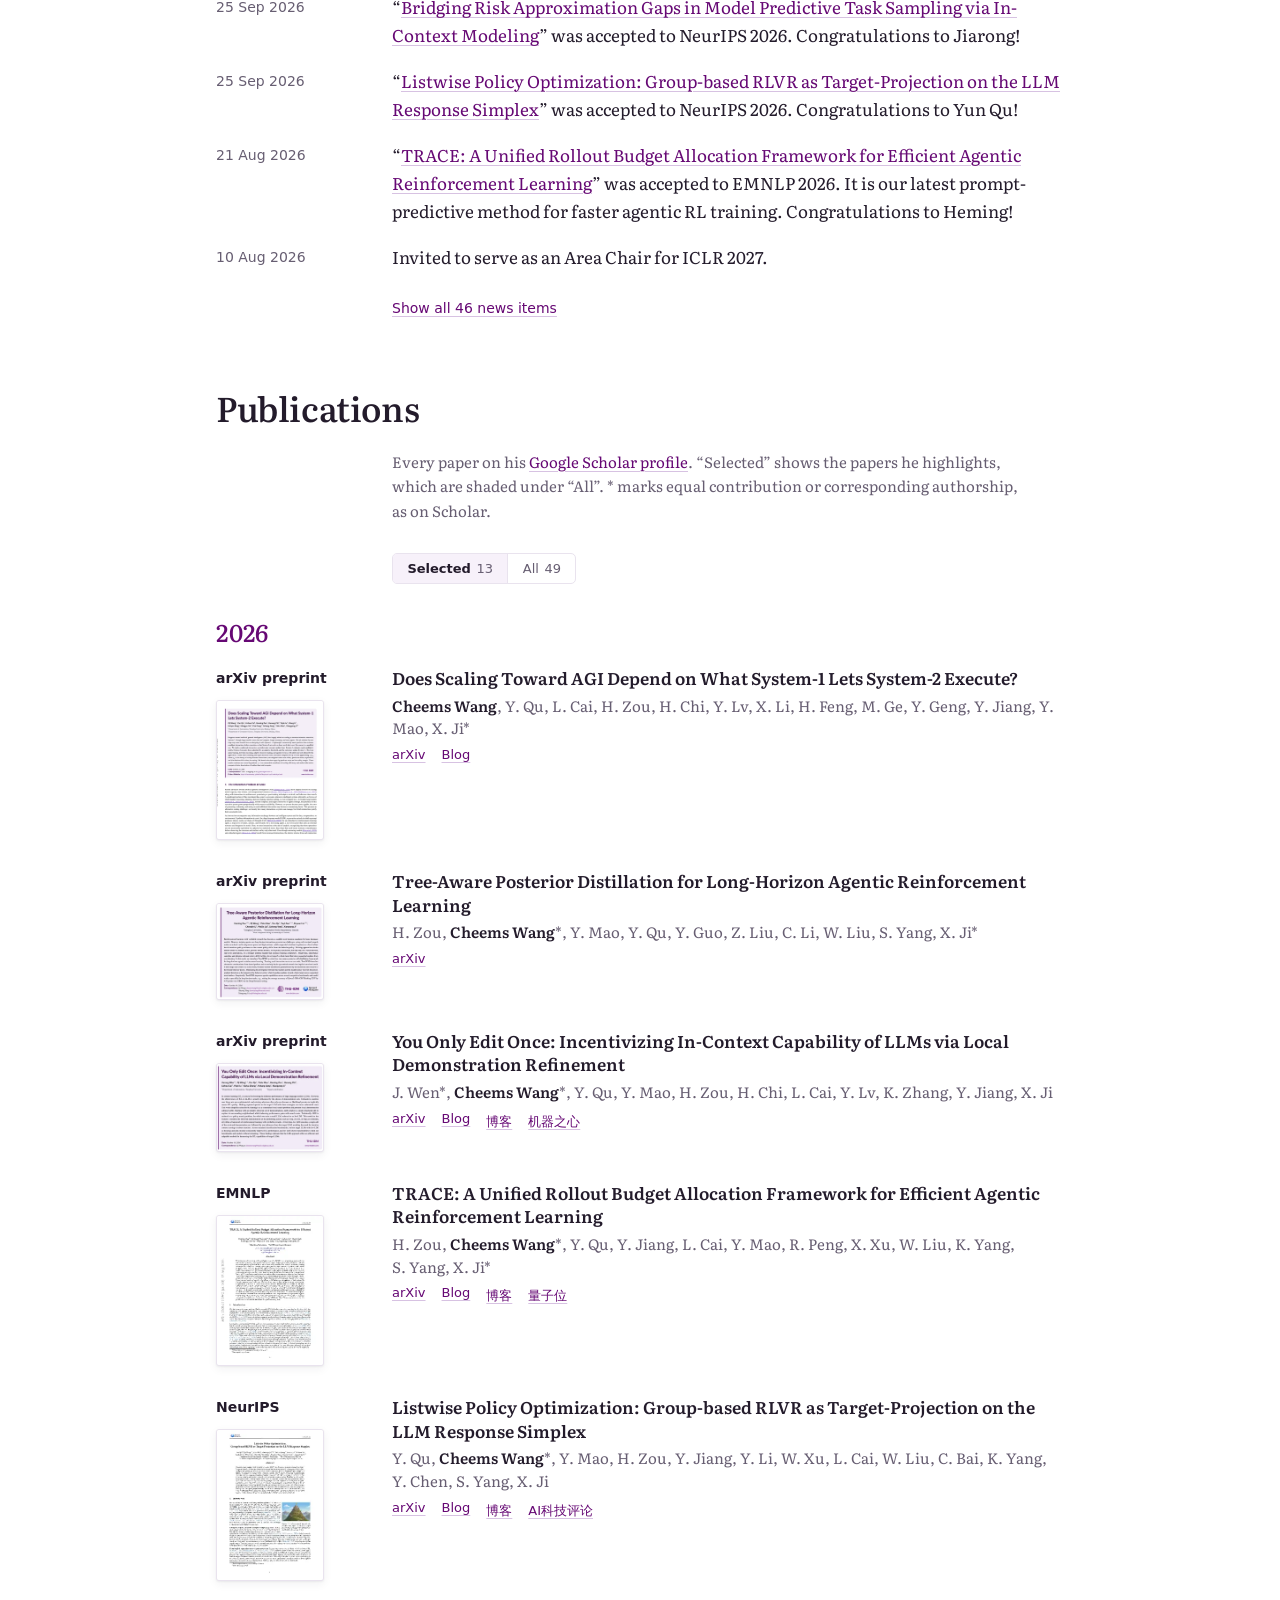
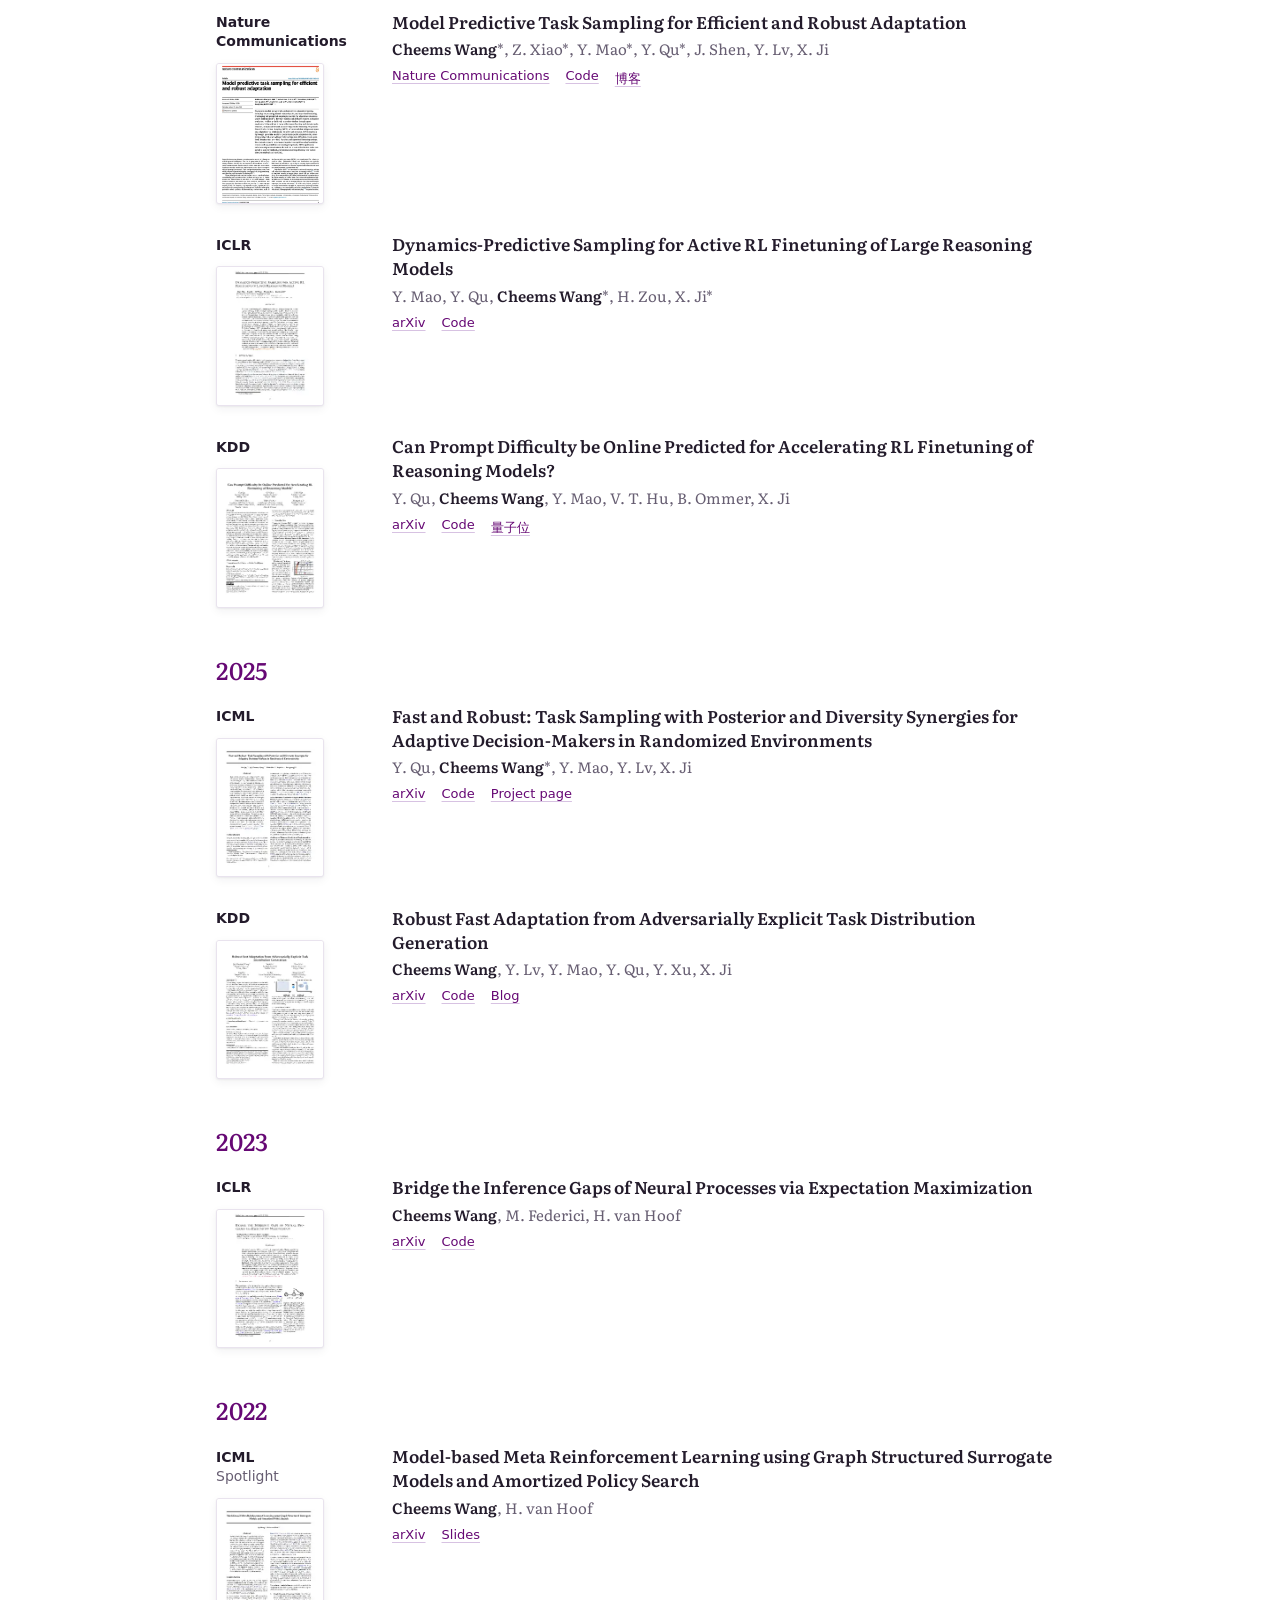
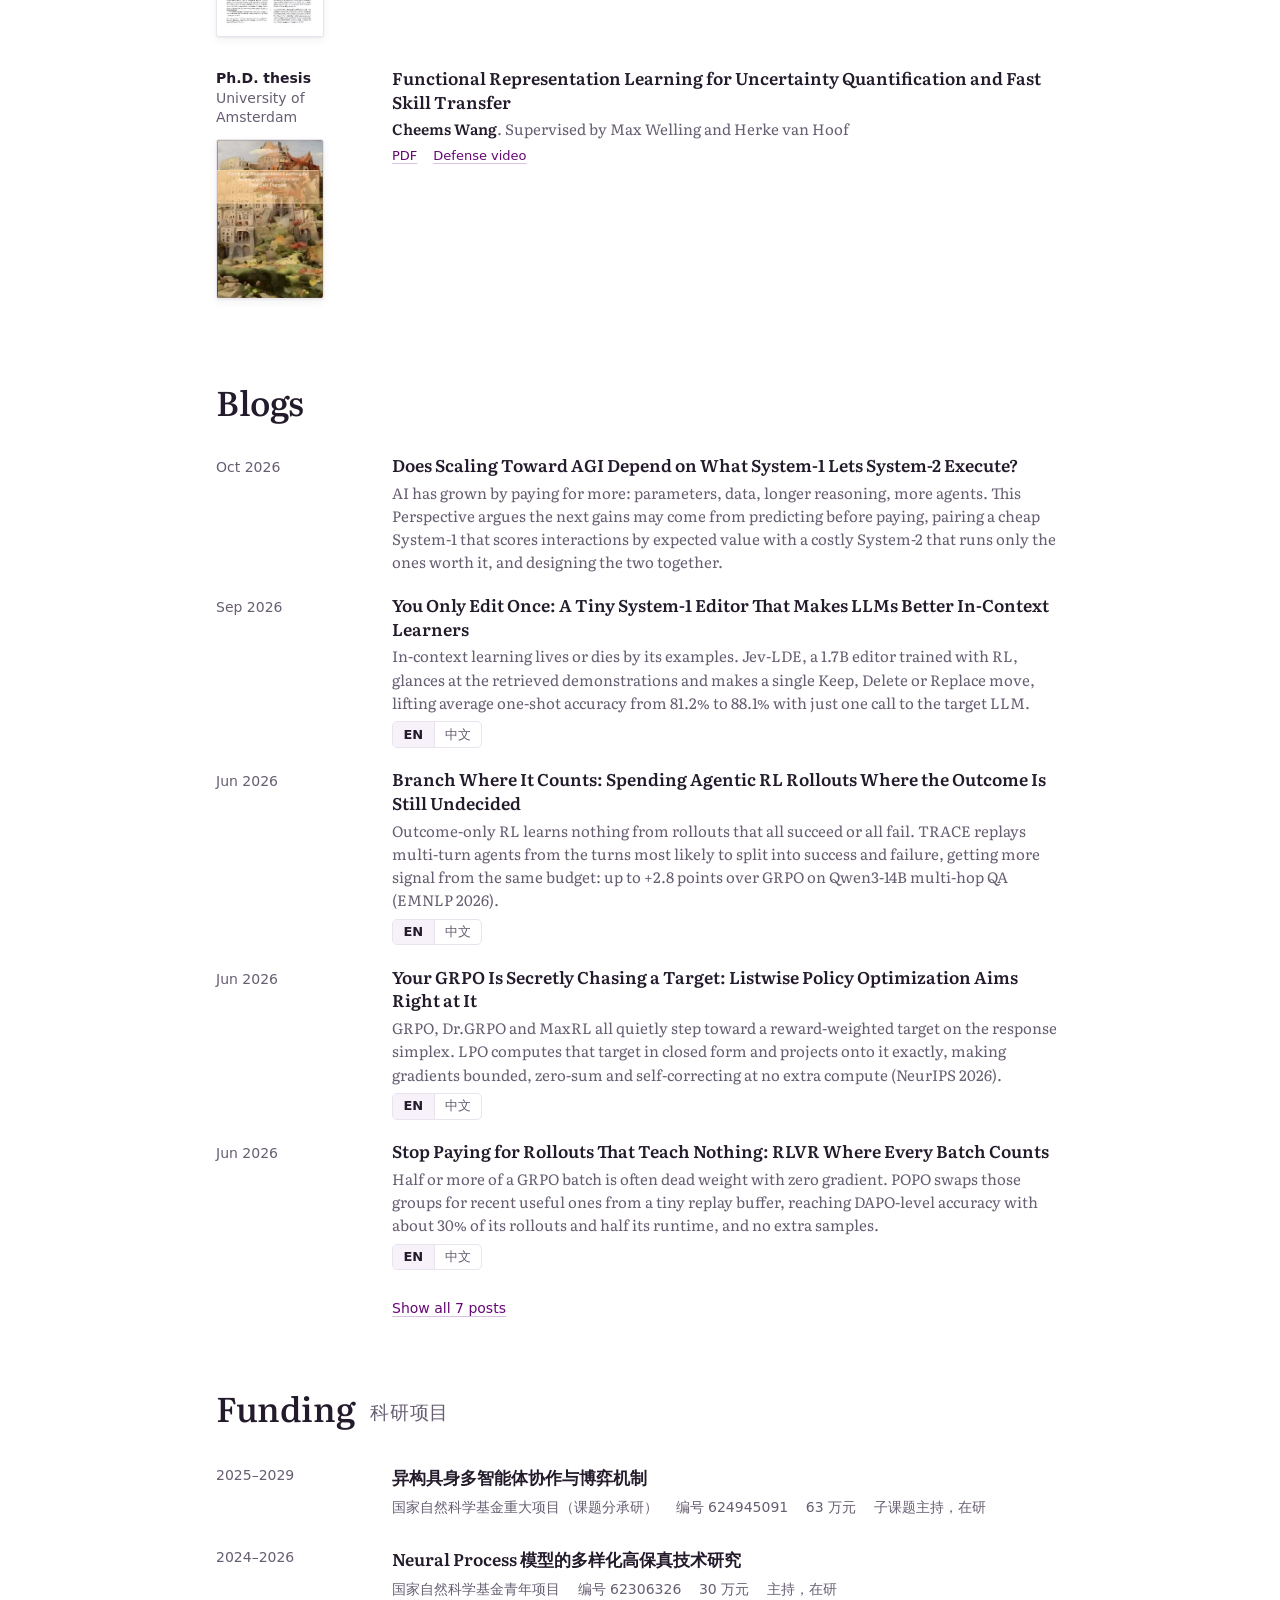
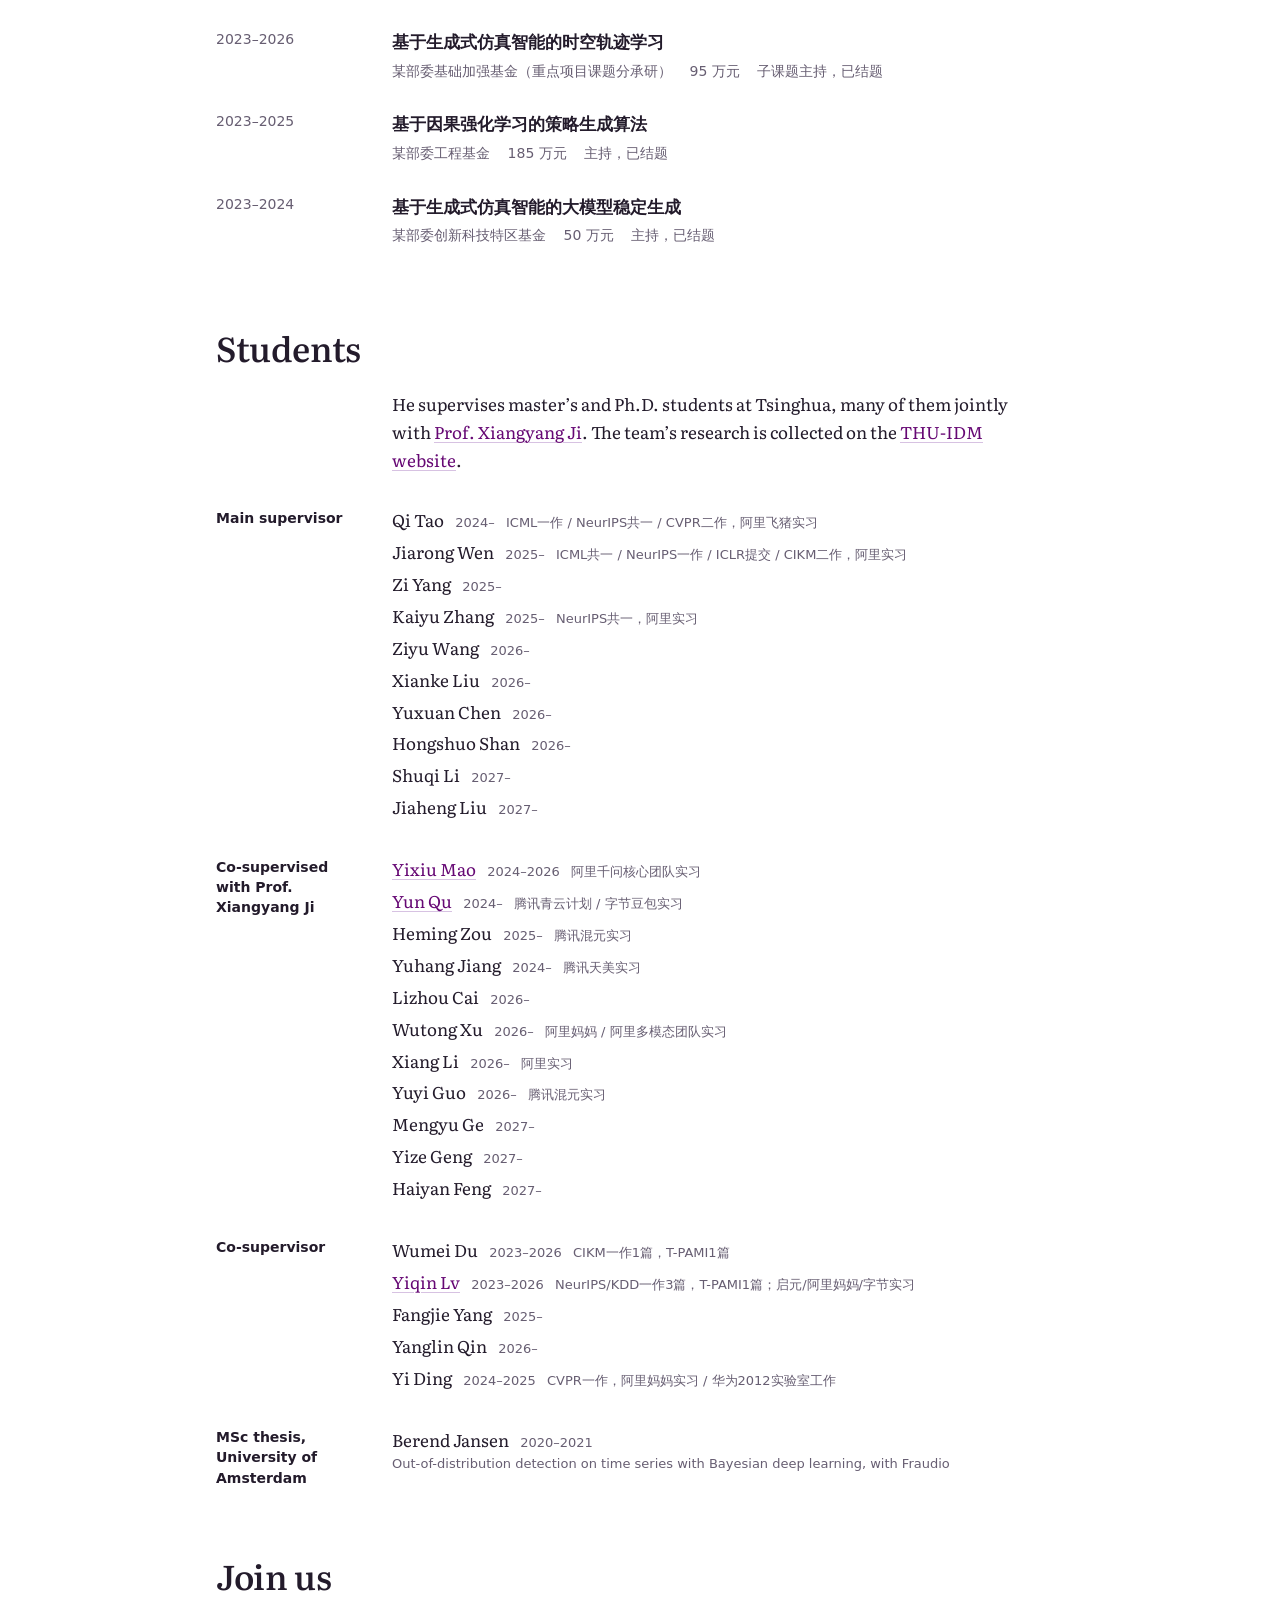
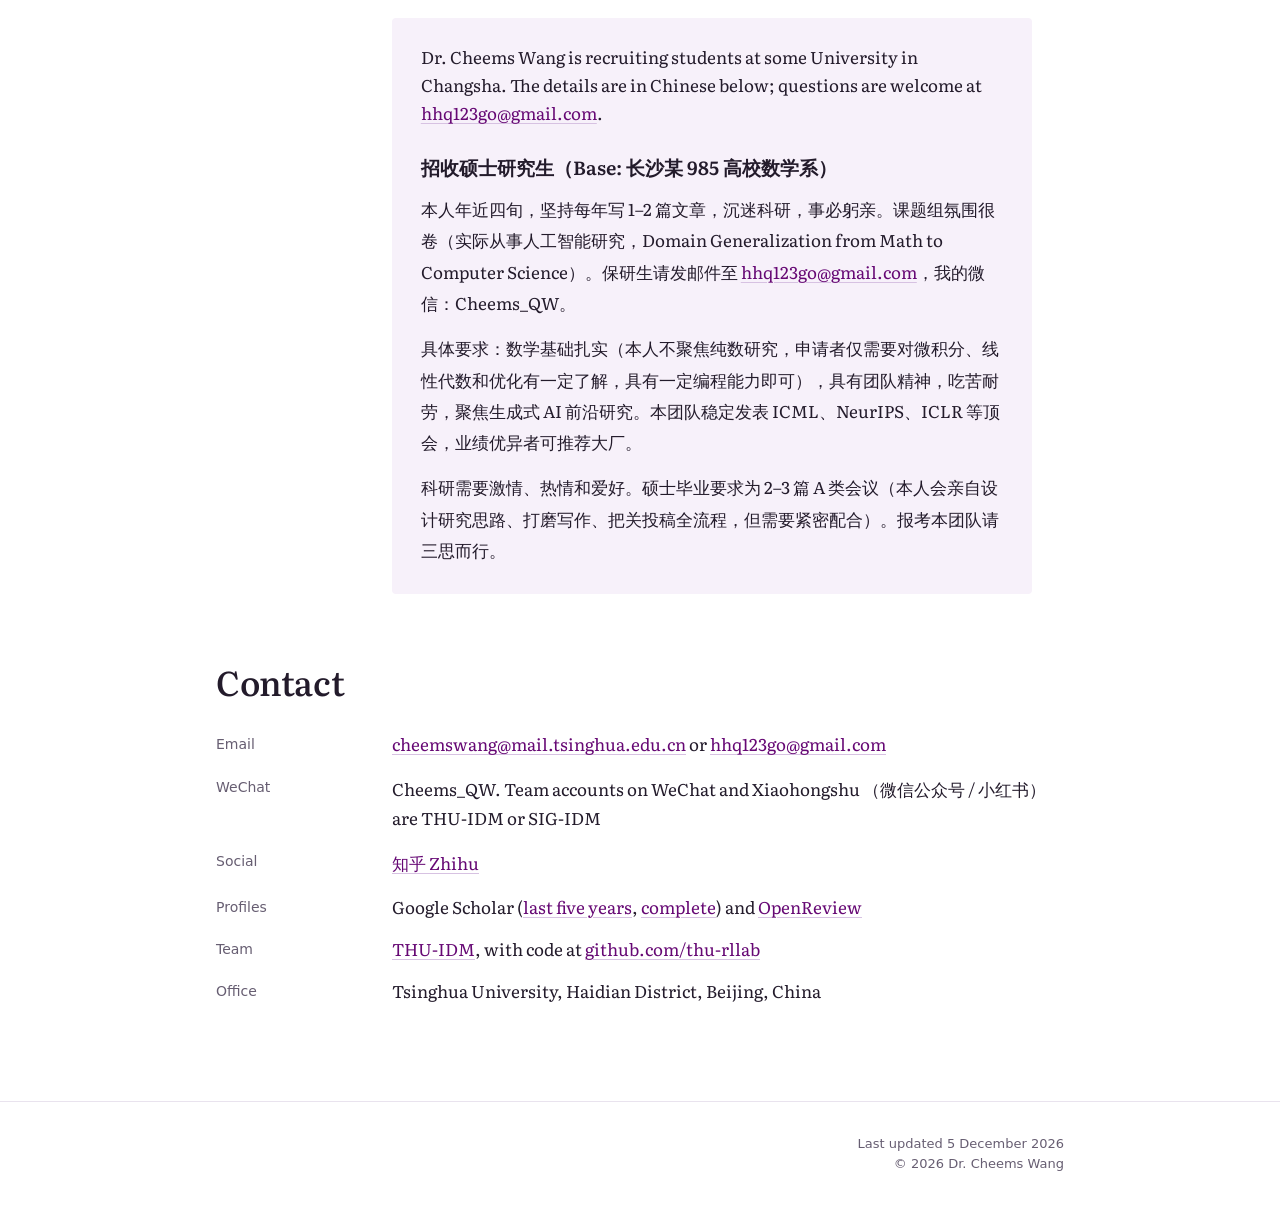
==== commit e189af7b: "Update index.html" ====
--- a/index.html
+++ b/index.html
@@ -74,7 +74,6 @@
         <li><a href="mailto:cheemswang@mail.tsinghua.edu.cn">Email</a></li>
         <li><a href="https://scholar.google.com/citations?user=Mvbvv3IAAAAJ&amp;hl=en">Google Scholar</a></li>
         <li><a href="https://openreview.net/profile?id=~Cheems_Wang1">OpenReview</a></li>
-        <li><a href="https://x.com/AlbertW24045555">X</a></li>
         <li><a href="https://www.zhihu.com/people/ai-55-28-82"><span lang="zh-CN">知乎</span> Zhihu</a></li>
         <li><a href="https://www.thuidm.com/">Team THU-IDM</a></li>
       </ul>
@@ -1061,7 +1060,7 @@
     <h2 id="contact-title">Contact</h2>
     <ol class="rows">
       <li><span class="when">Email</span><div><a href="mailto:cheemswang@mail.tsinghua.edu.cn">cheemswang@mail.tsinghua.edu.cn</a> or <a href="mailto:hhq123go@gmail.com">hhq123go@gmail.com</a></div></li>
-      <li><span class="when">WeChat</span><div>Cheems_QW. Team accounts on WeChat and Xiaohongshu <span lang="zh-CN">（微信公众号 / 小红书）</span>: THU-IDM or SIG-IDM</div></li>
+      <li><span class="when">WeChat</span><div>Cheems_QW. Team accounts on WeChat and Xiaohongshu <span lang="zh-CN">（微信公众号 / 小红书）</span> are THU-IDM or SIG-IDM</div></li>
       <li><span class="when">Social</span><div><a href="https://www.zhihu.com/people/ai-55-28-82"><span lang="zh-CN">知乎</span> Zhihu</a></div></li>
       <li><span class="when">Profiles</span><div>Google Scholar (<a href="https://scholar.google.com/citations?user=Mvbvv3IAAAAJ&amp;hl=en">last five years</a>, <a href="https://scholar.google.com/citations?hl=en&amp;user=RjY2veMAAAAJ&amp;view_op=list_works&amp;sortby=pubdate">complete</a>) and <a href="https://openreview.net/profile?id=~Cheems_Wang1">OpenReview</a></div></li>
       <li><span class="when">Team</span><div><a href="https://www.thuidm.com/">THU-IDM</a>, with code at <a href="https://github.com/thu-rllab">github.com/thu-rllab</a></div></li>
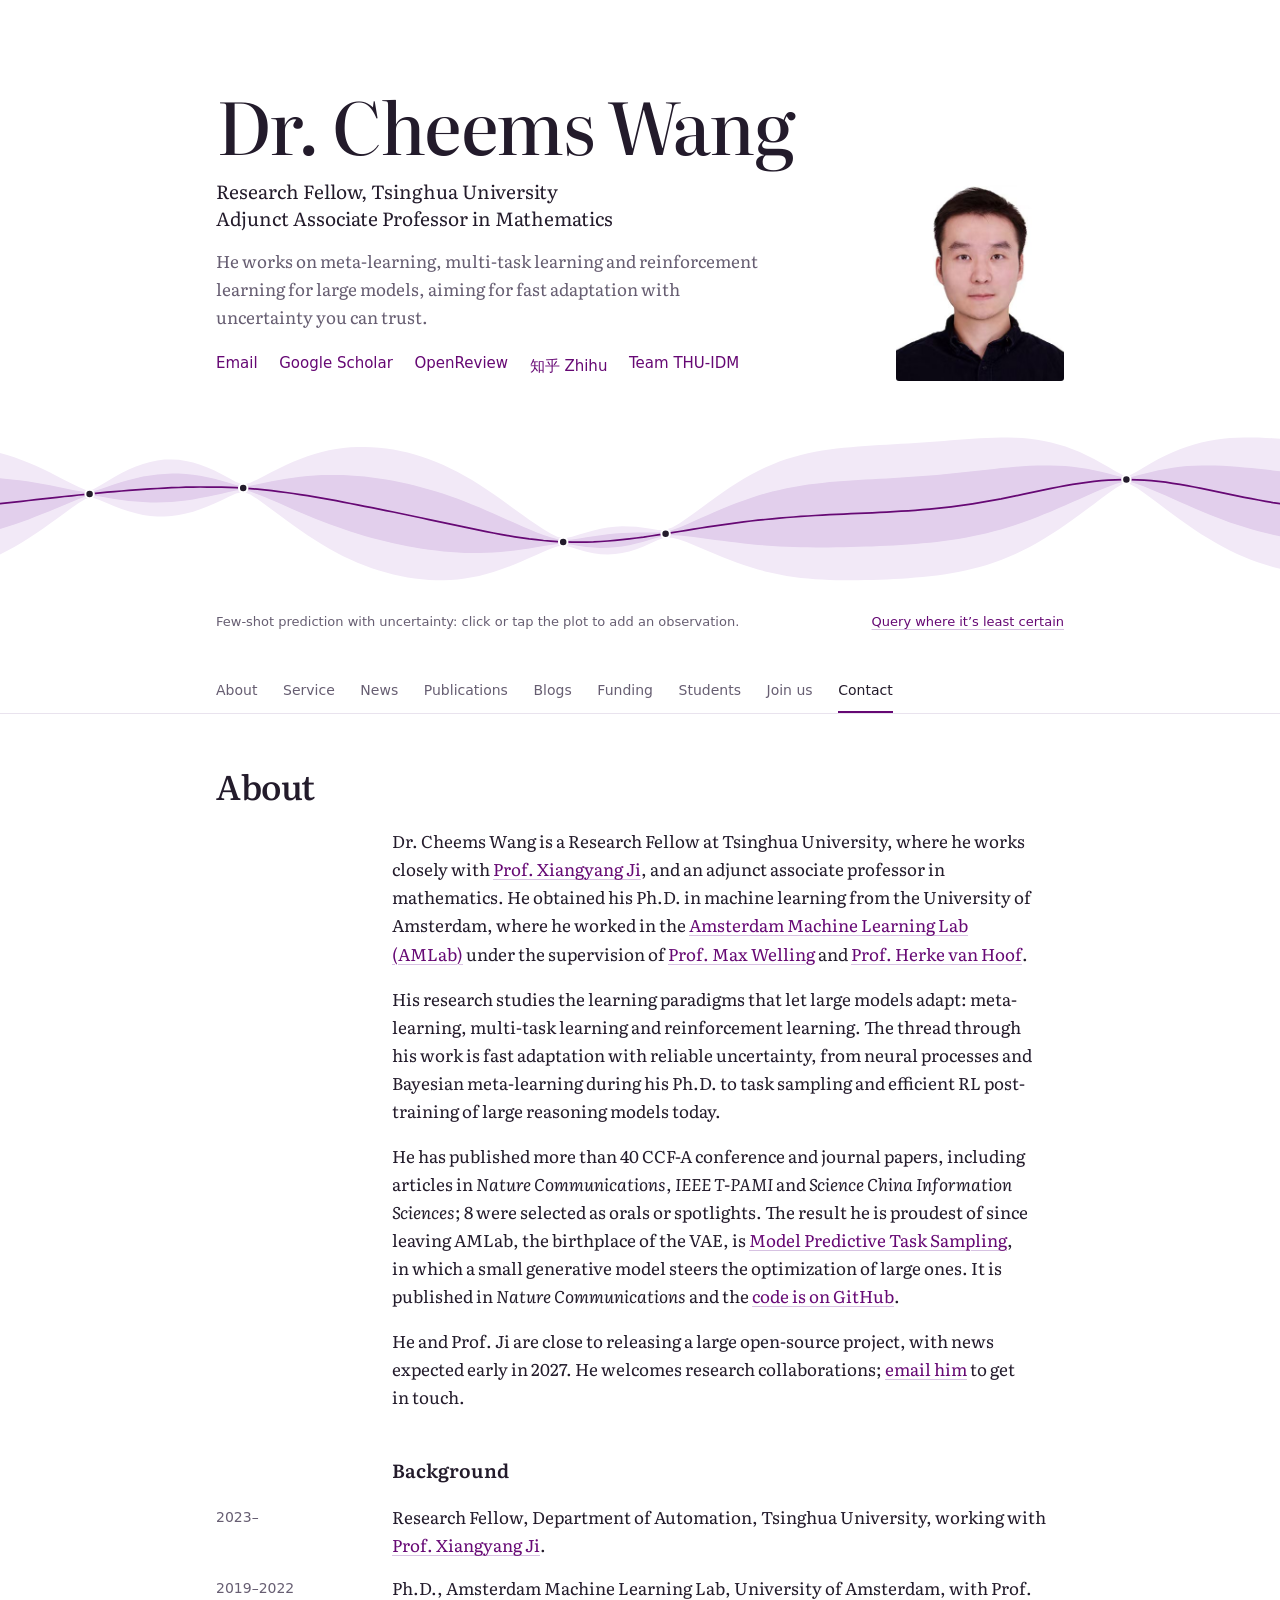
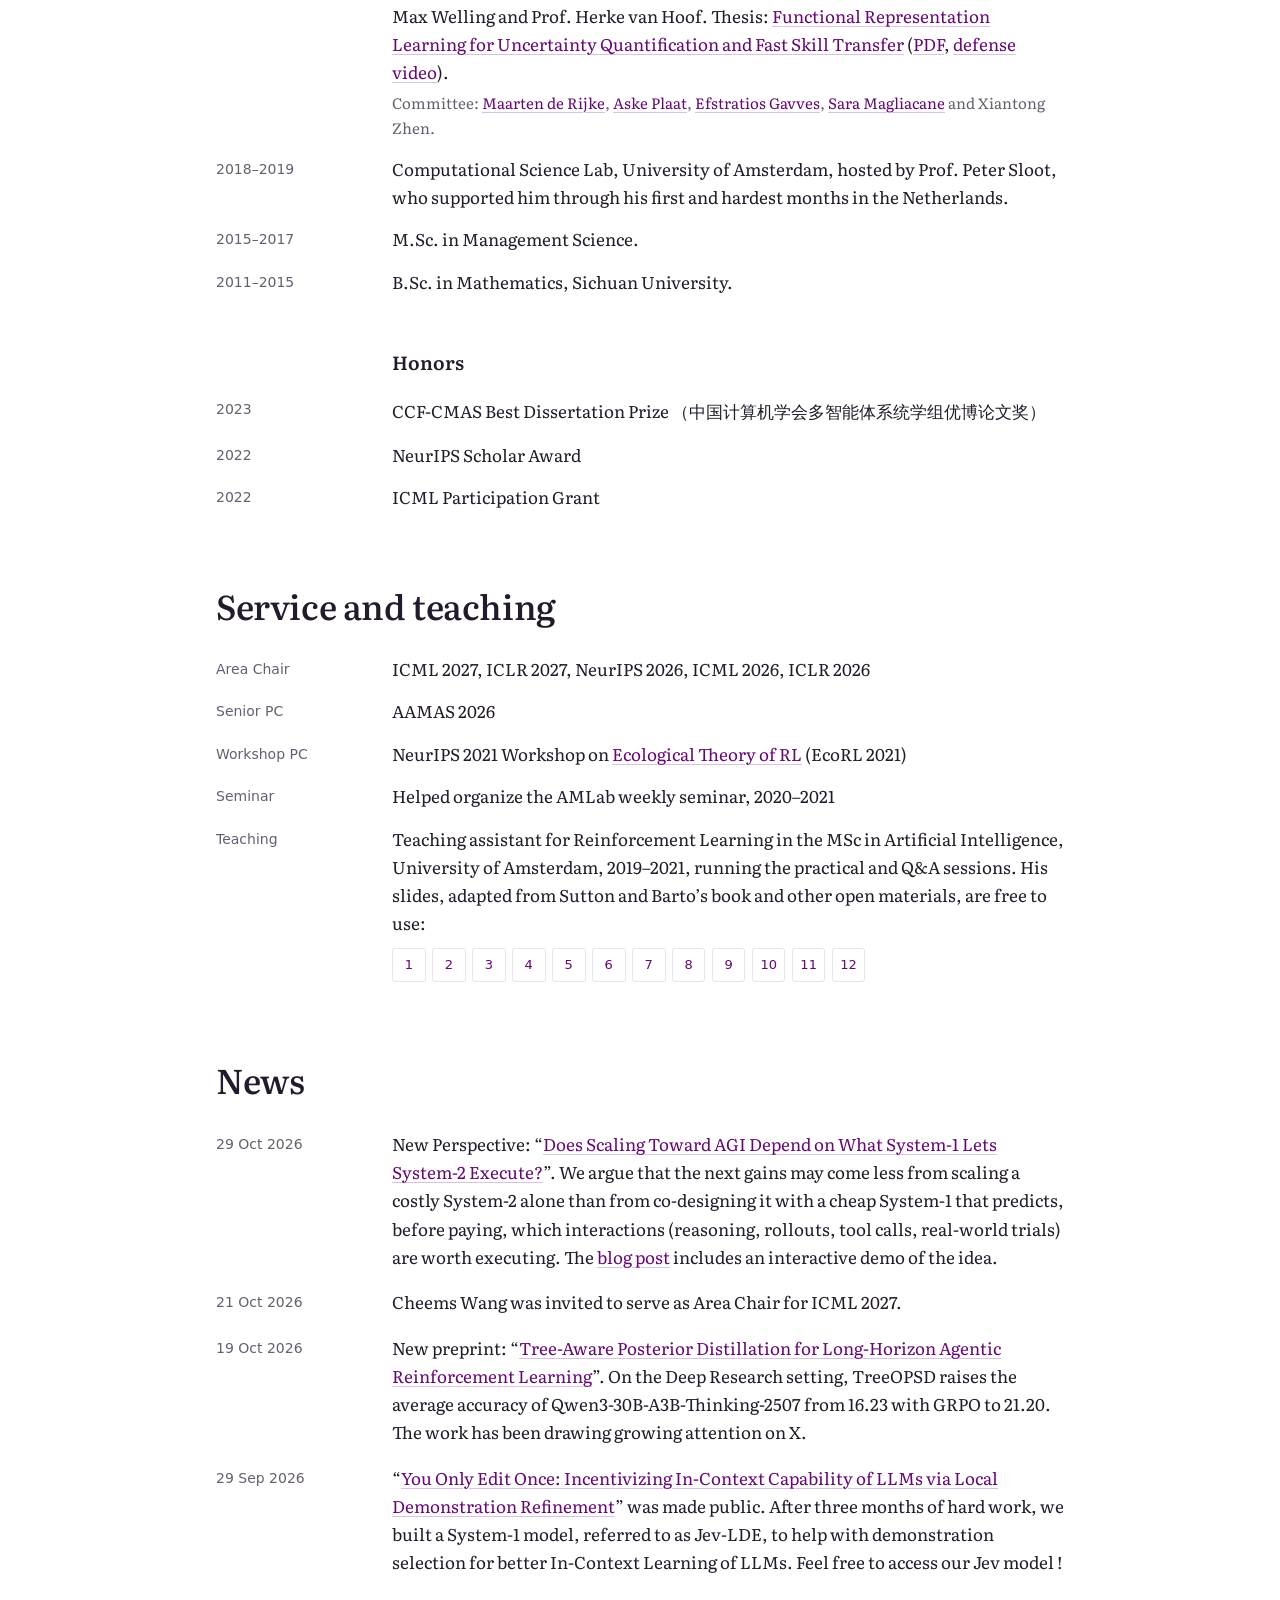
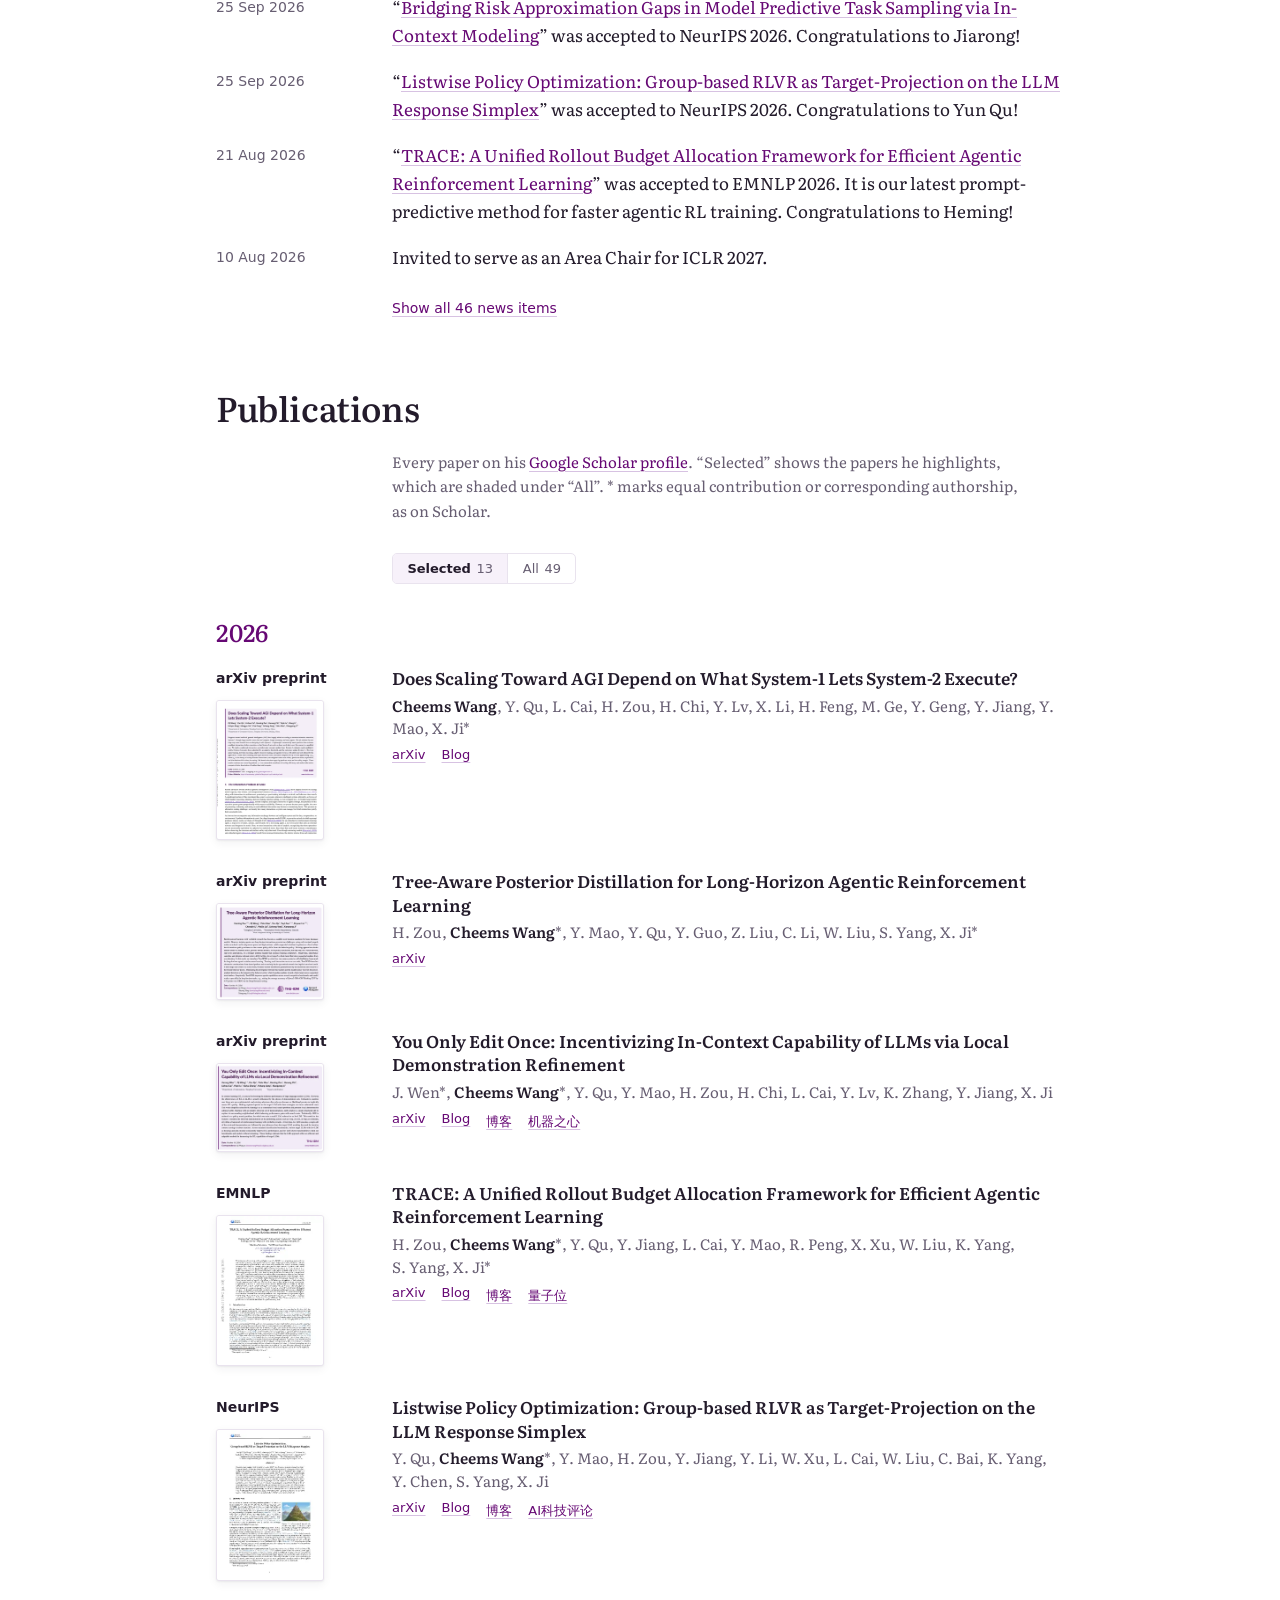
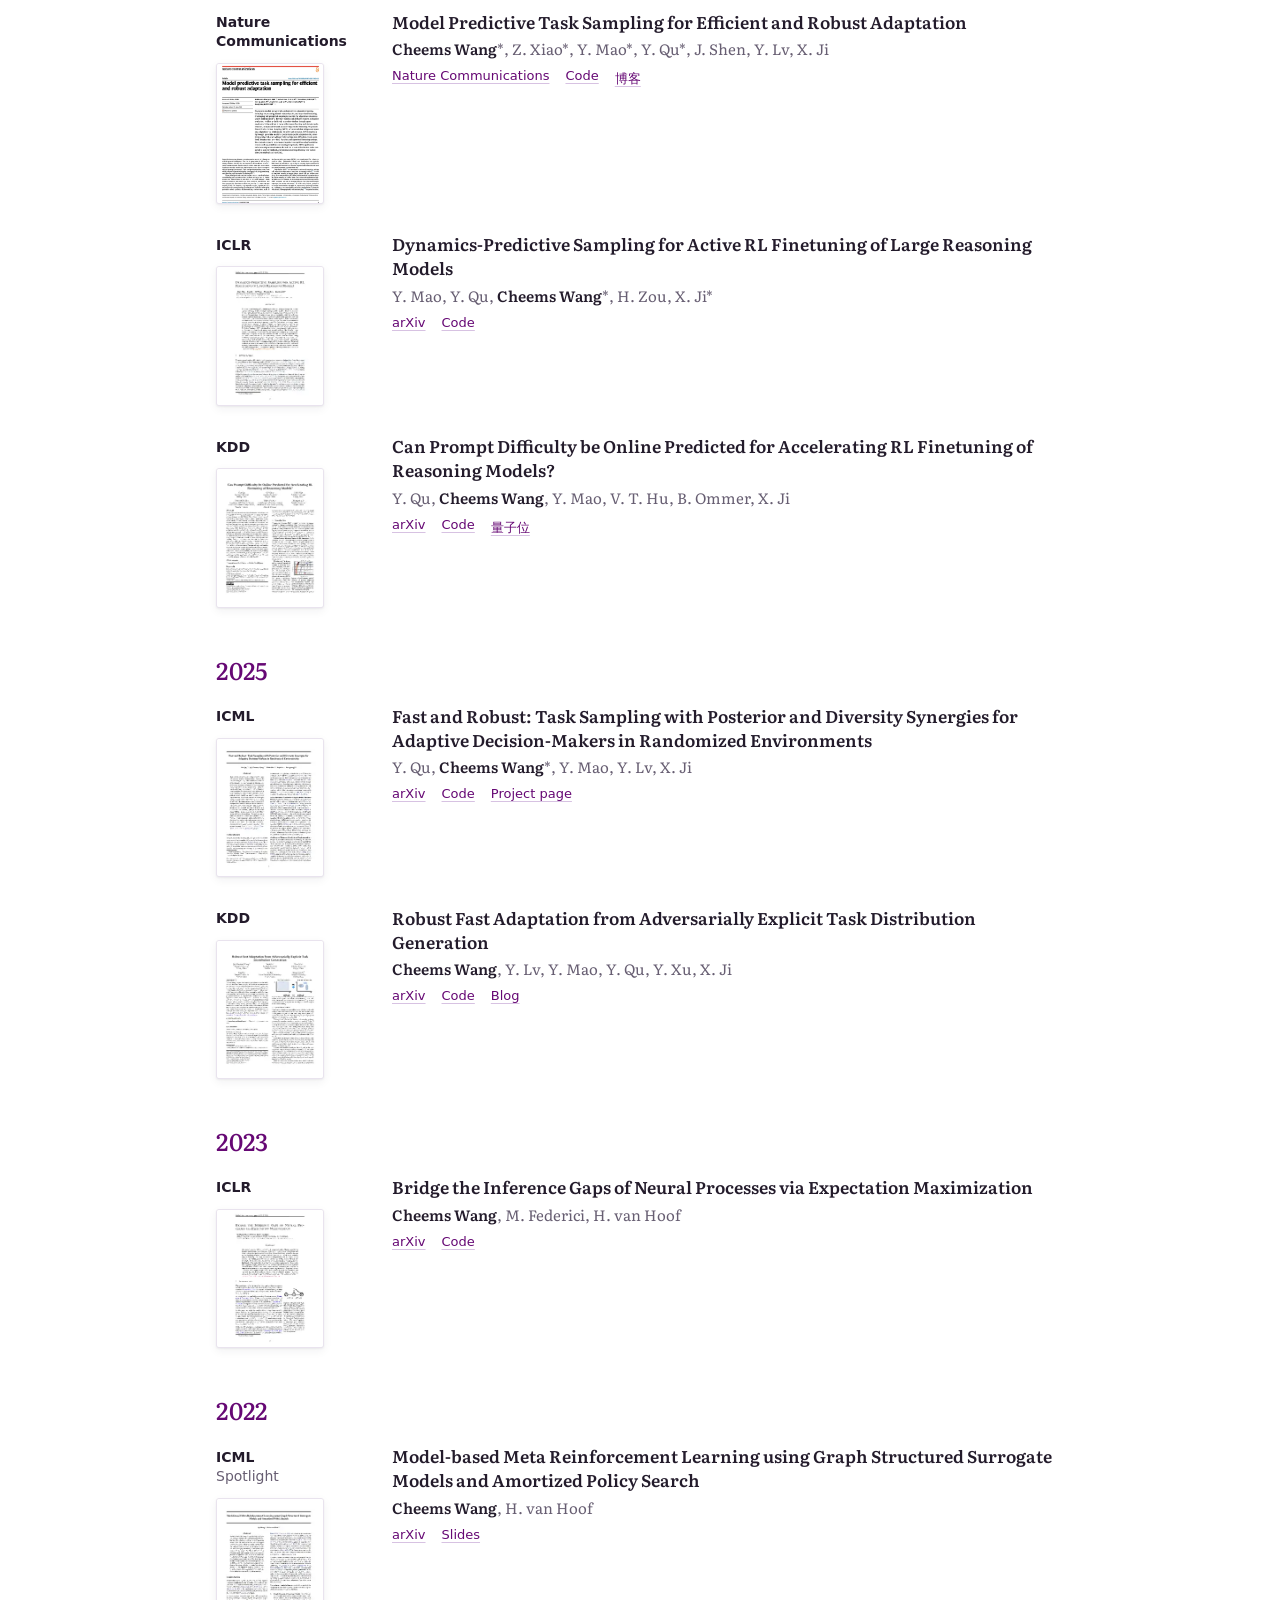
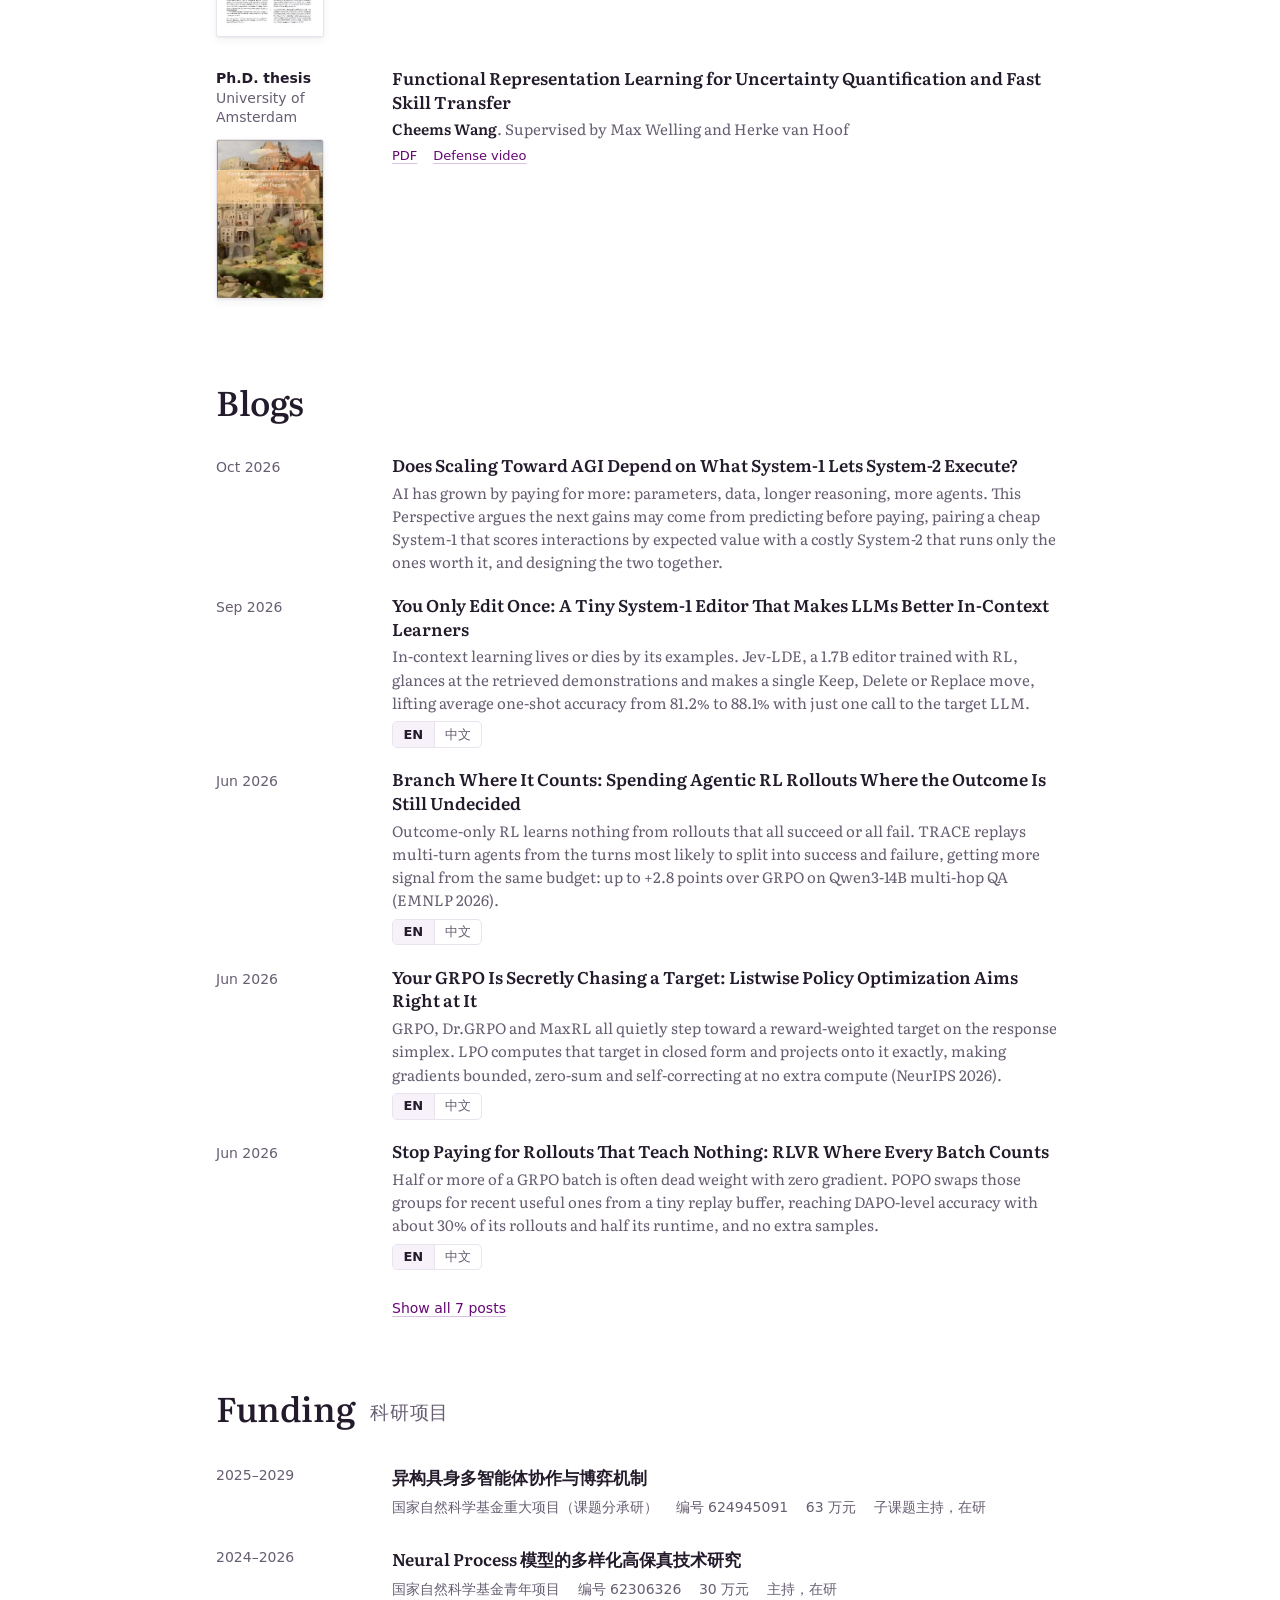
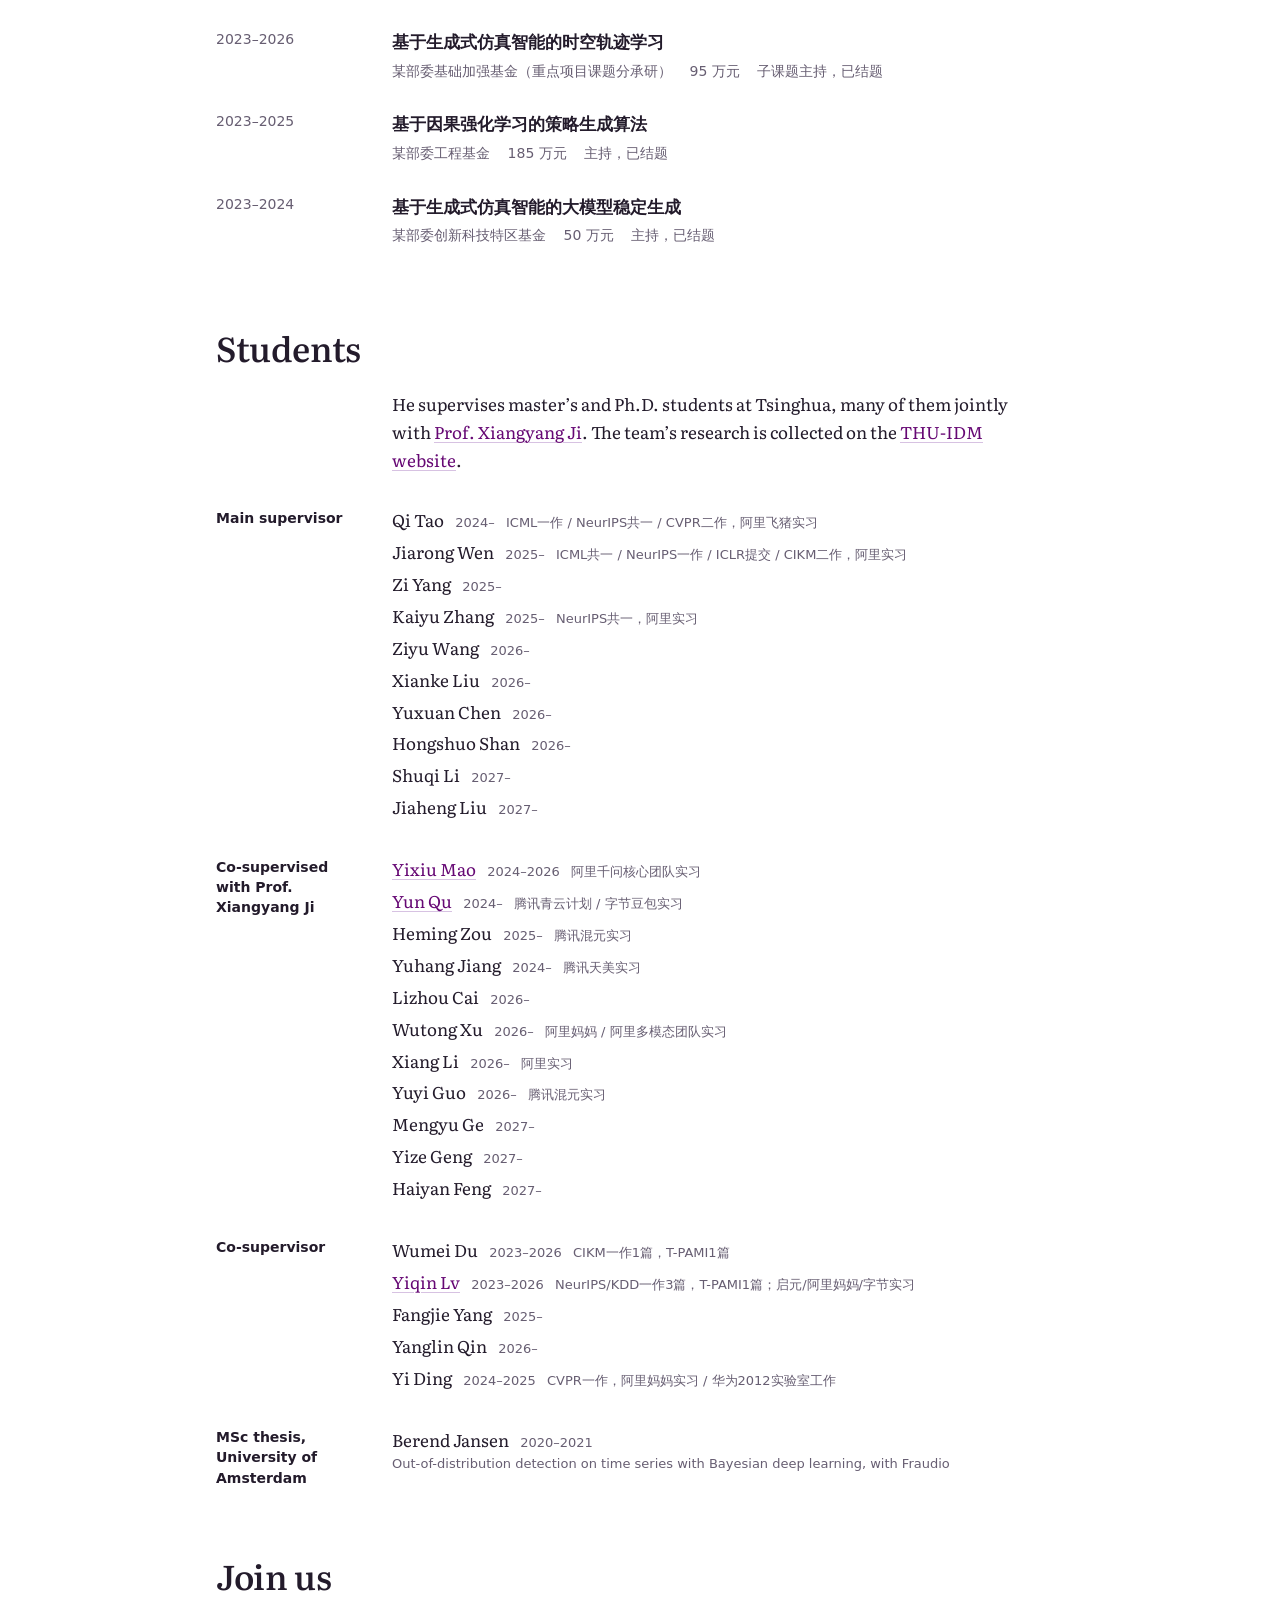
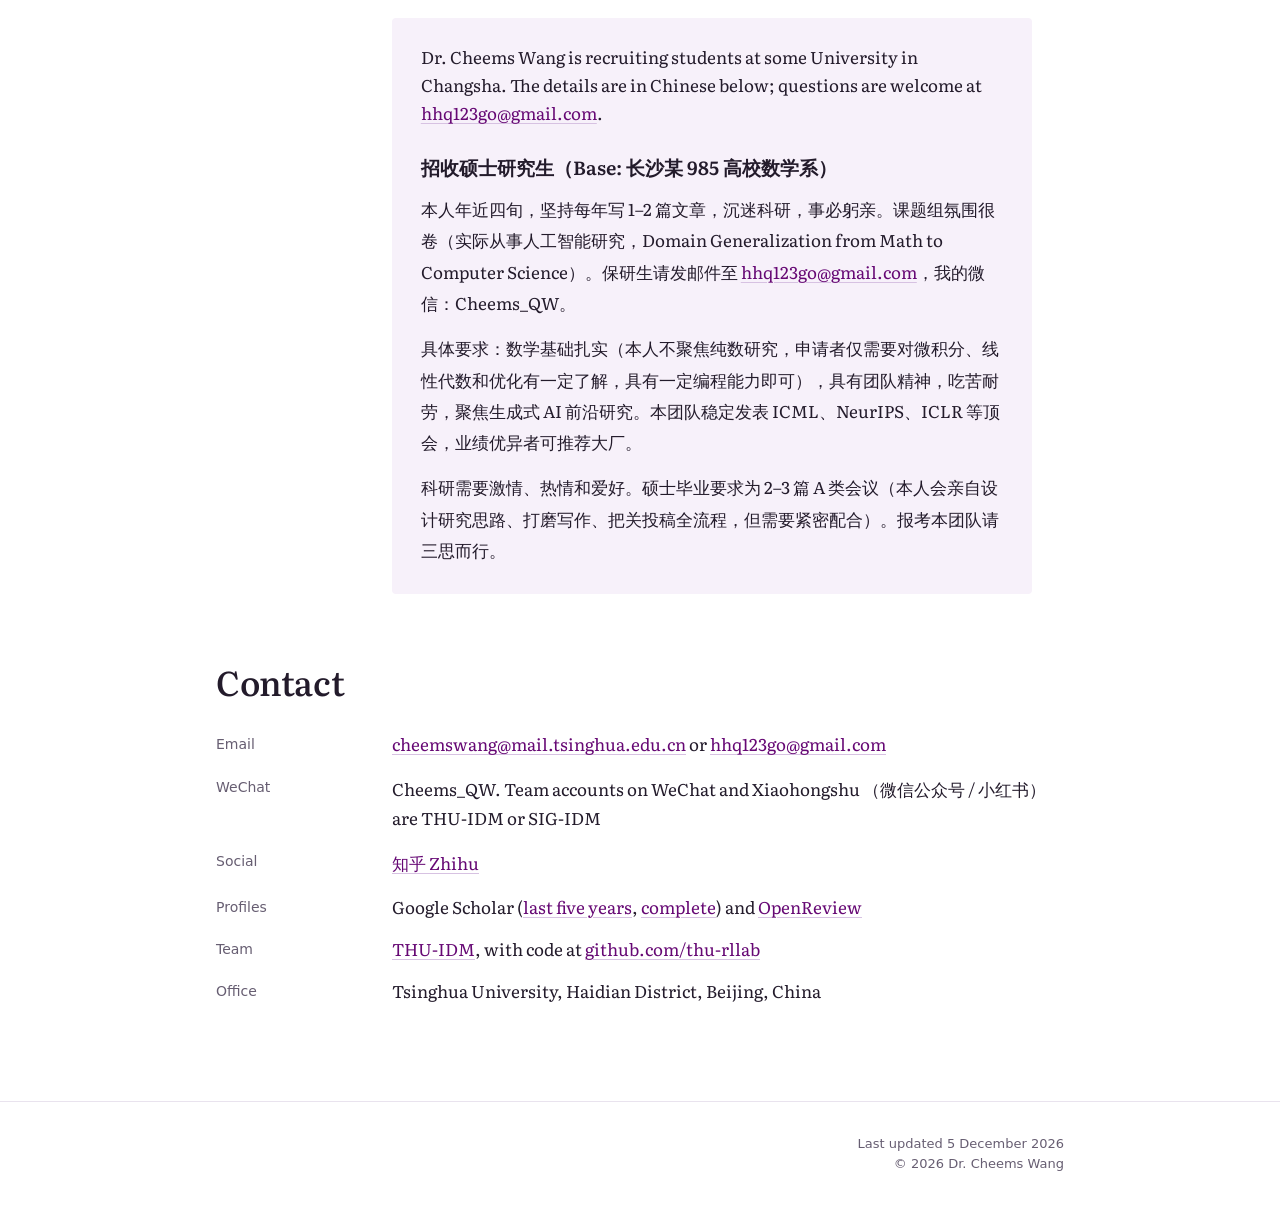
==== commit 821e9762: "Update index.html" ====
--- a/index.html
+++ b/index.html
@@ -209,7 +209,7 @@
       </li>
       <li>
         <time class="when" datetime="2026-10-19">19 Oct 2026</time>
-        <p>New preprint: “<a href="https://arxiv.org/pdf/2610.23181">Tree-Aware Posterior Distillation for Long-Horizon Agentic Reinforcement Learning</a>”. On the Deep Research setting, TreeOPSD raises the average accuracy of Qwen3-30B-A3B-Thinking-2507 from 16.23 with GRPO to 21.20. The work has been drawing growing attention on X (<a href="https://x.com/AlbertW24045555/status/2112012777154023855">thread</a>).</p>
+        <p>New preprint: “<a href="https://arxiv.org/pdf/2610.23181">Tree-Aware Posterior Distillation for Long-Horizon Agentic Reinforcement Learning</a>”. On the Deep Research setting, TreeOPSD raises the average accuracy of Qwen3-30B-A3B-Thinking-2507 from 16.23 with GRPO to 21.20. The work has been drawing growing attention on X.</p>
       </li>
       <li>
         <time class="when" datetime="2026-9-29">29 Sep 2026</time>
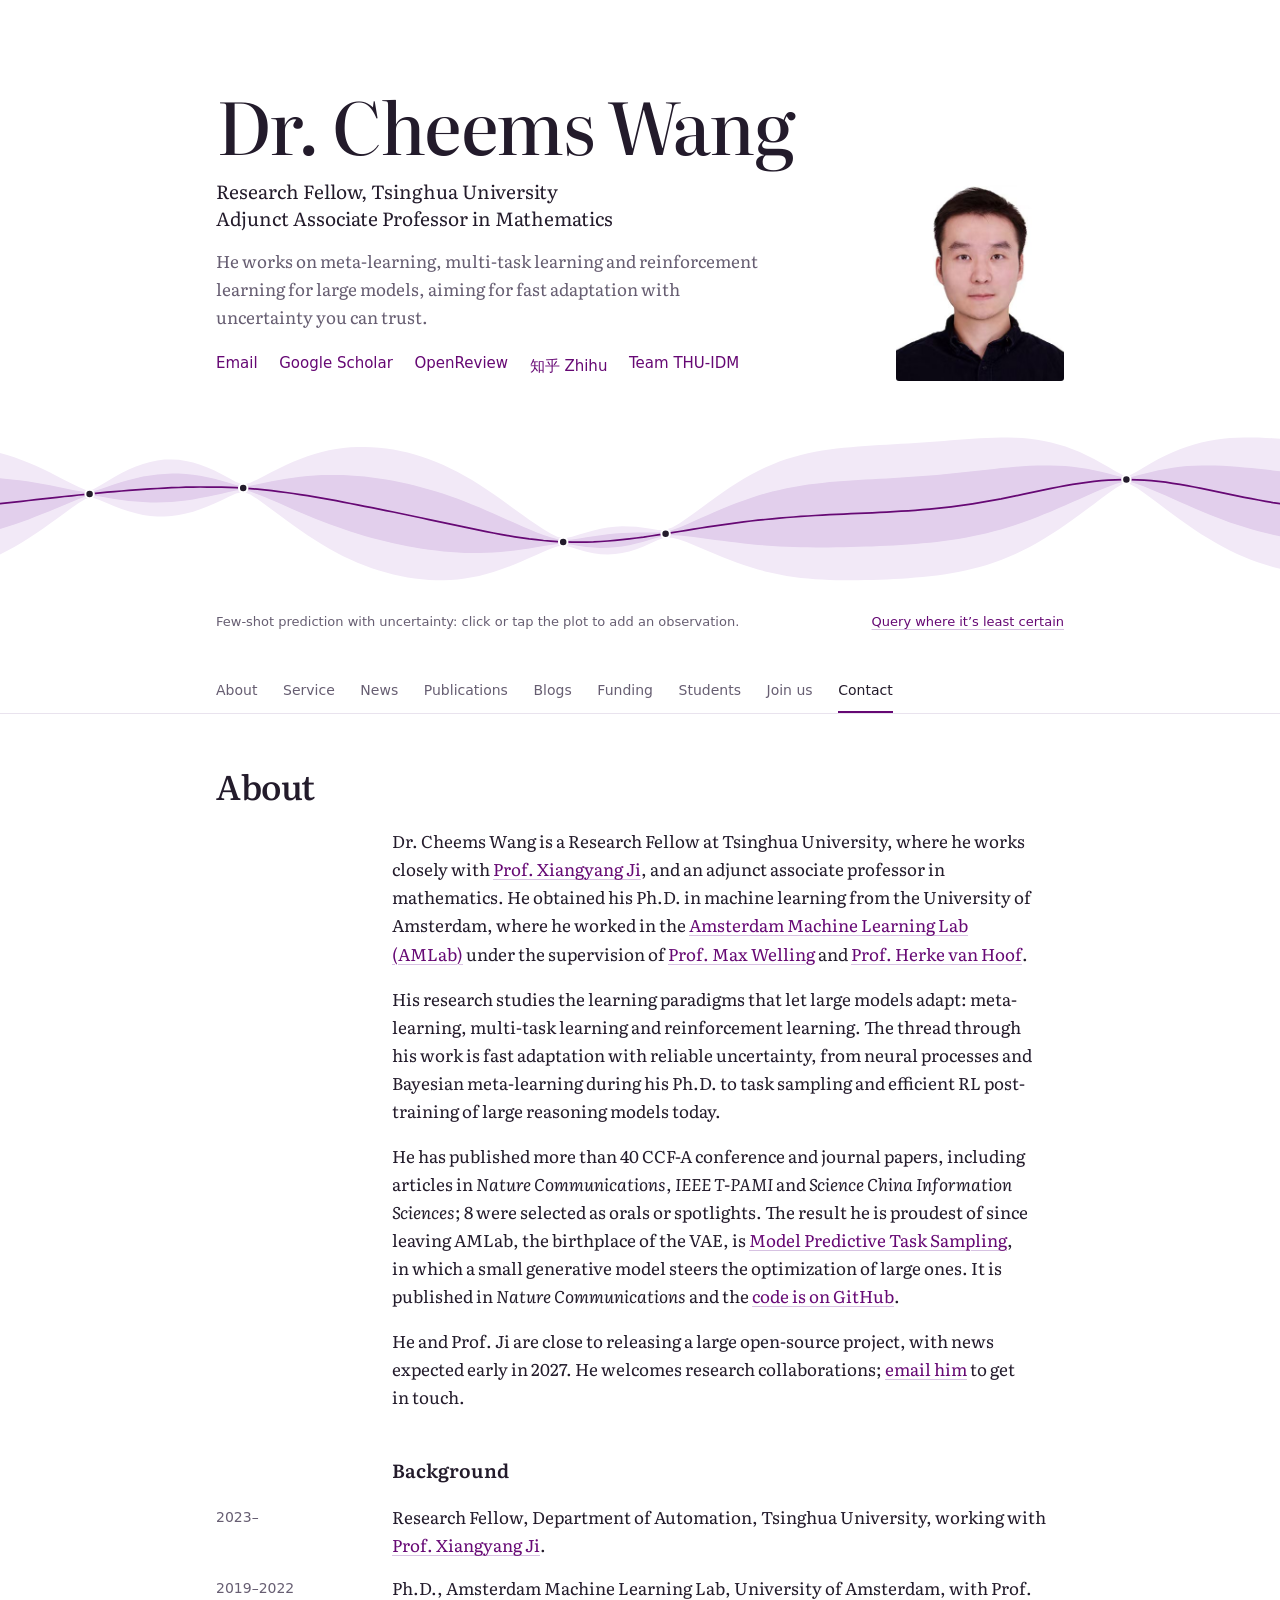
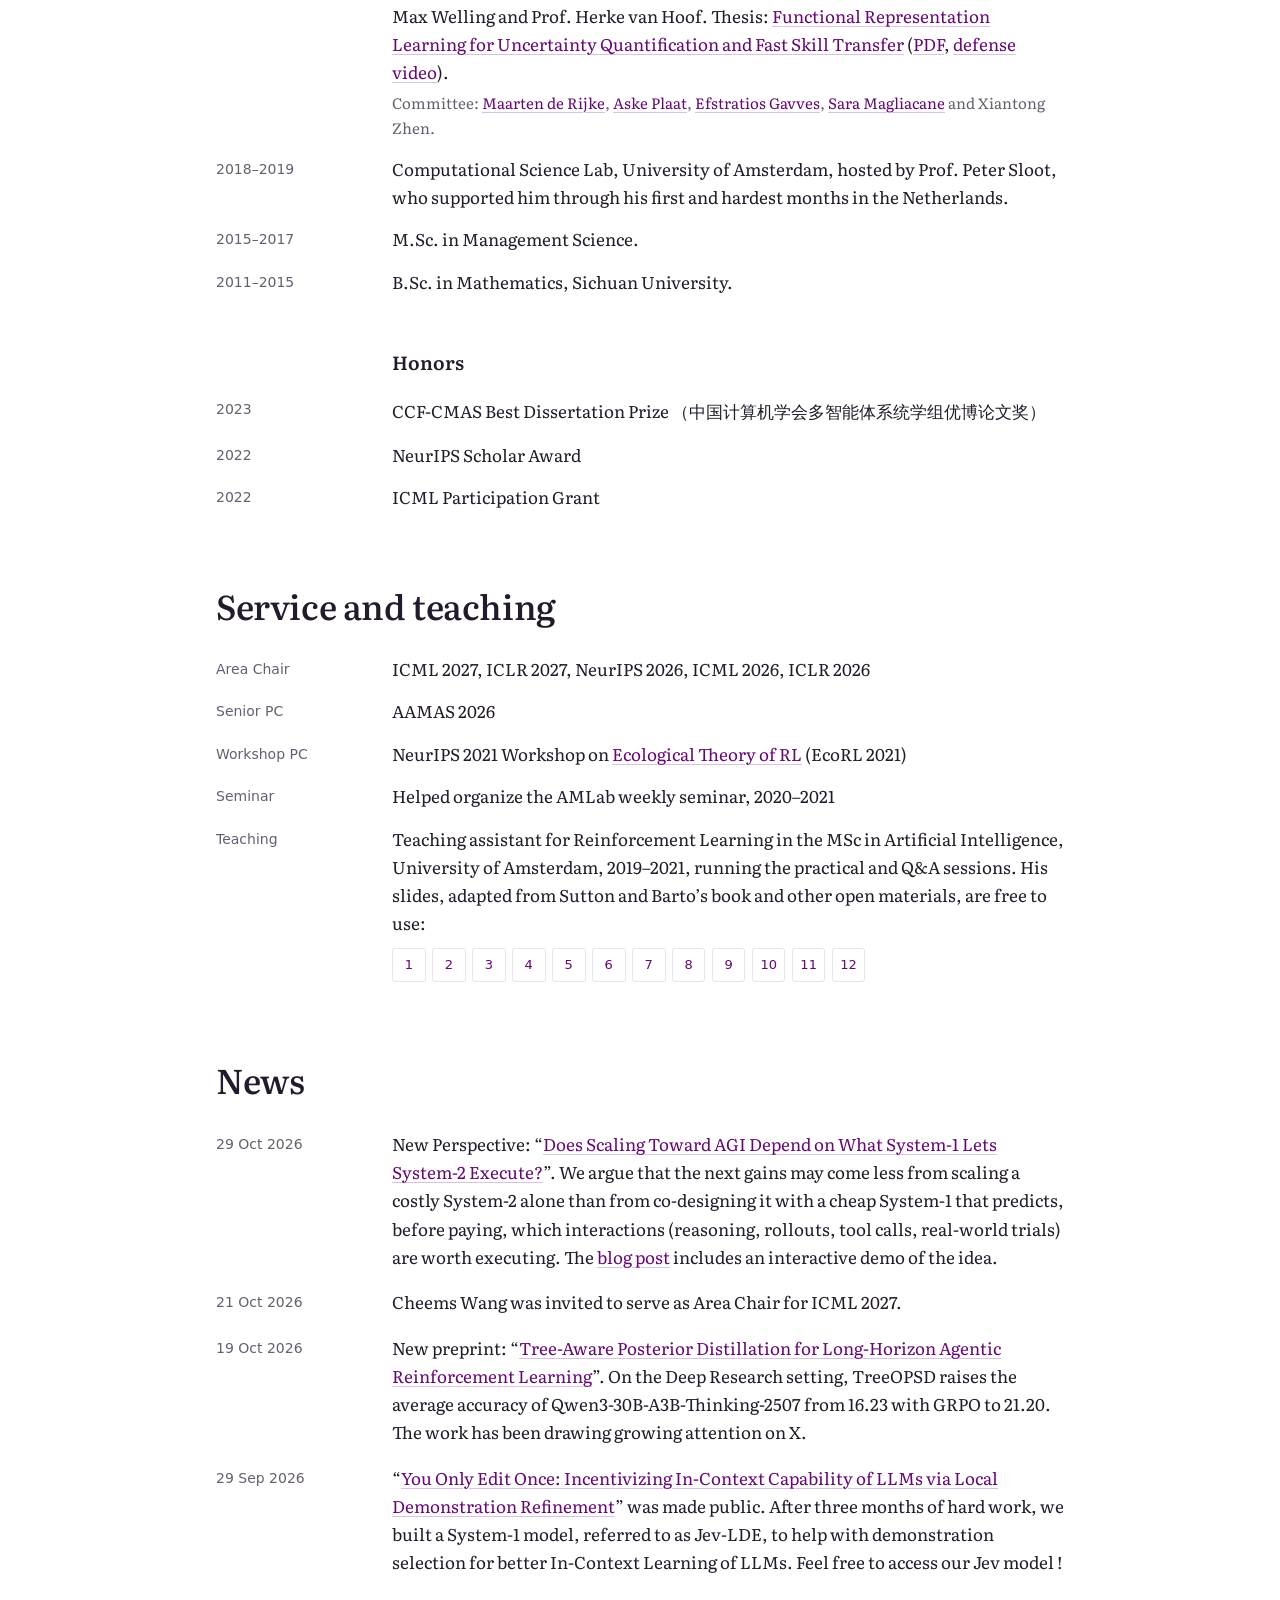
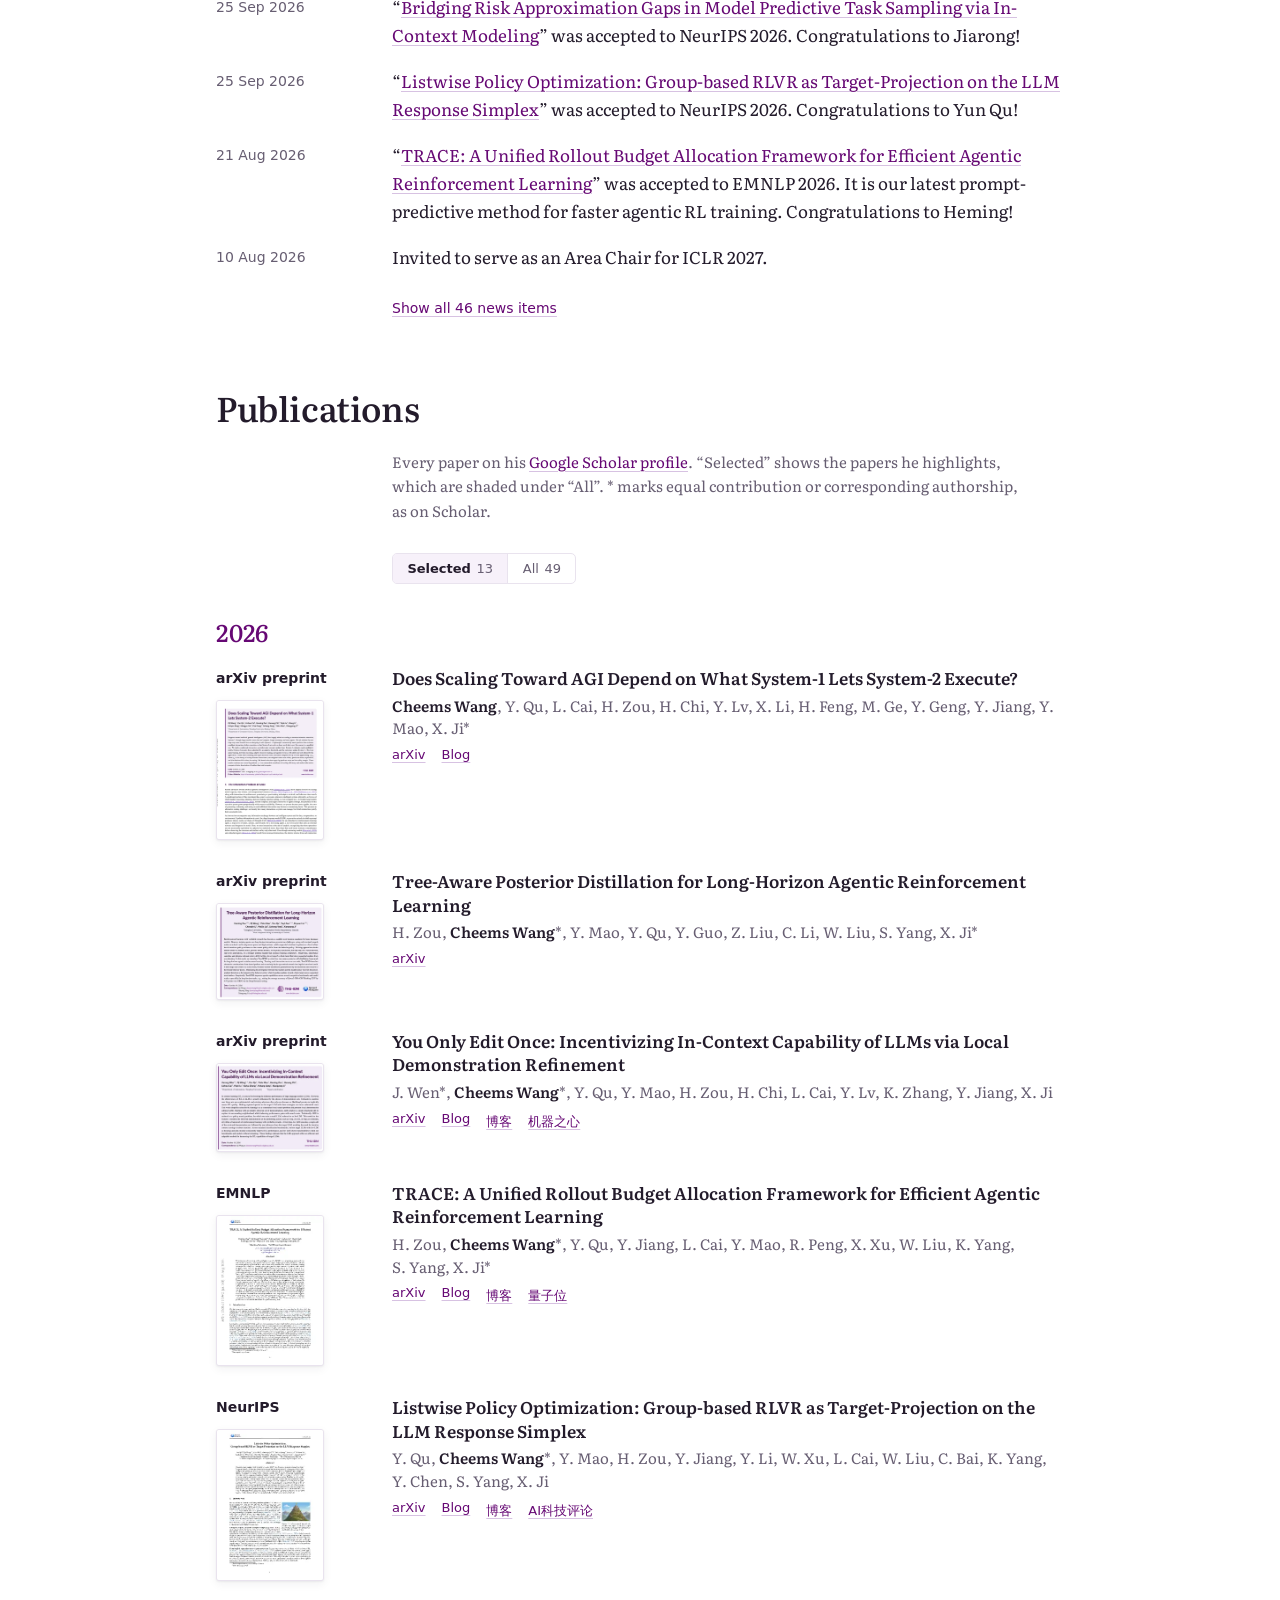
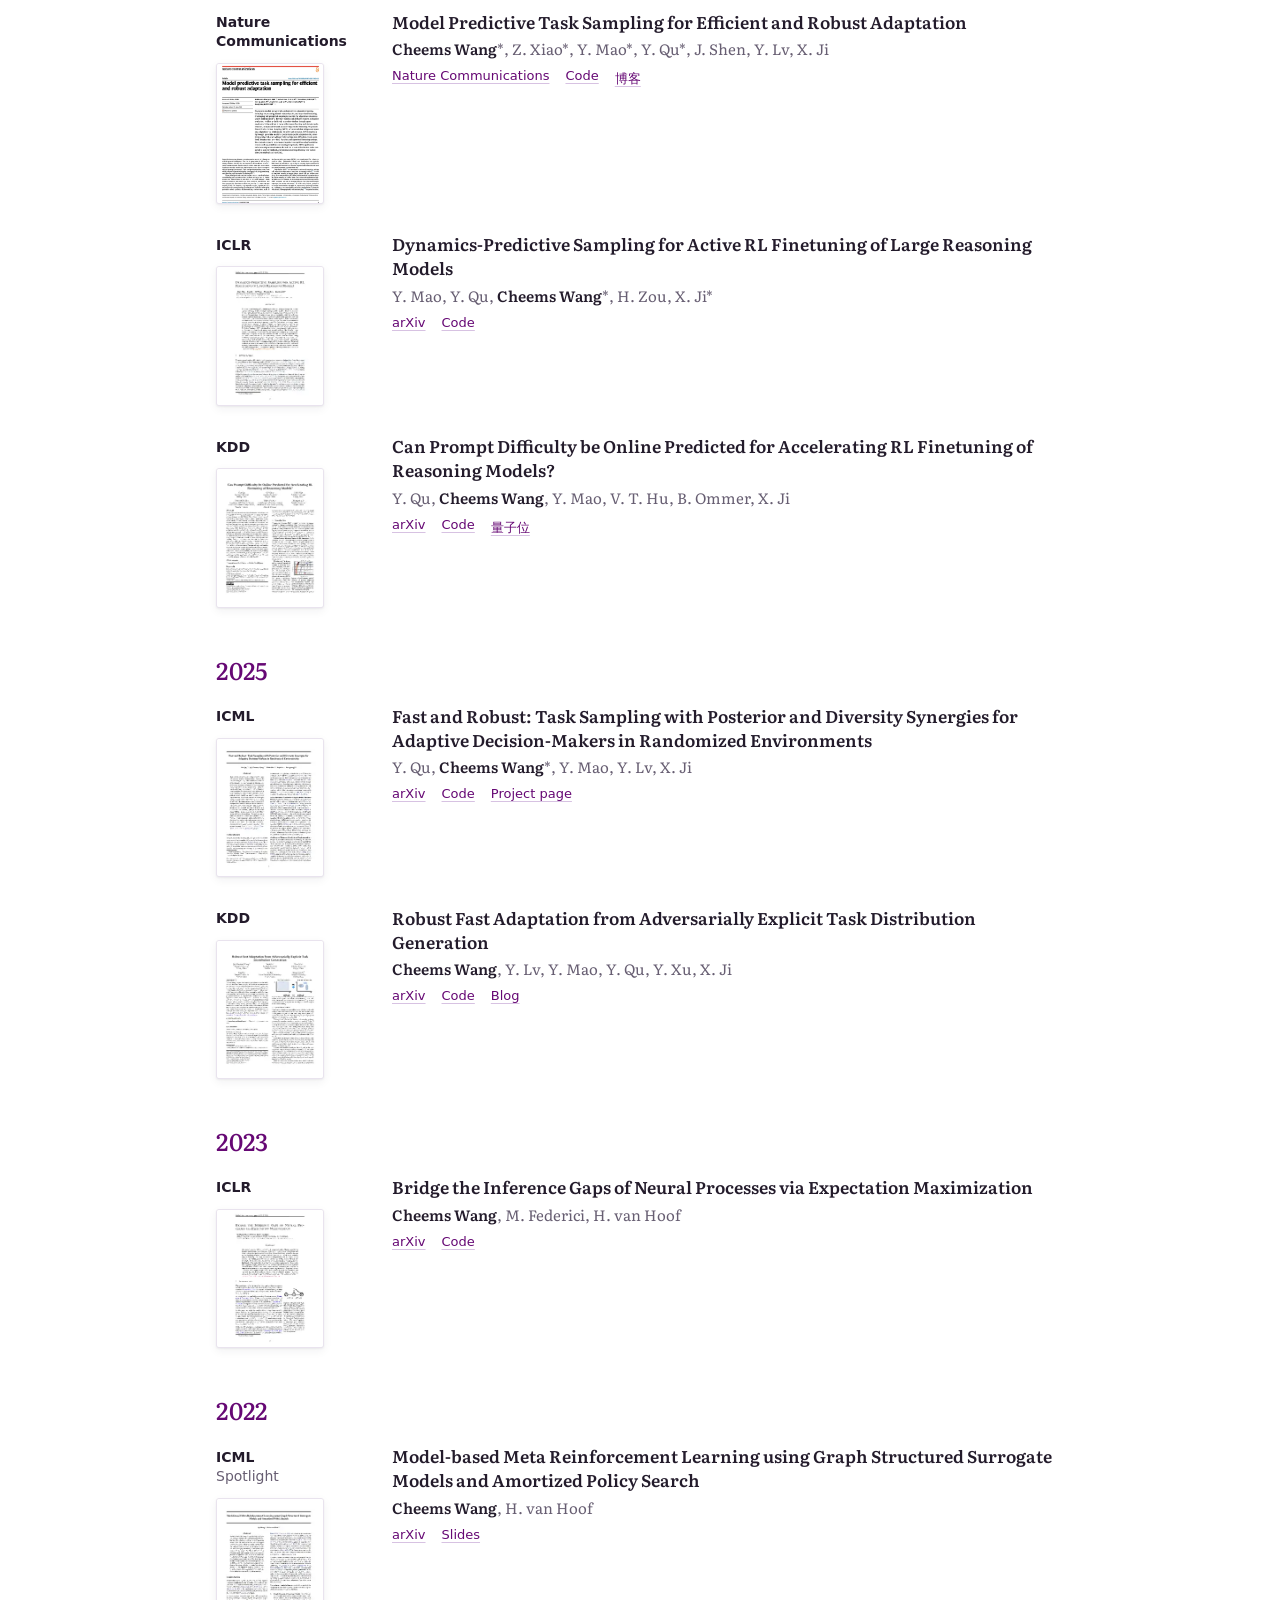
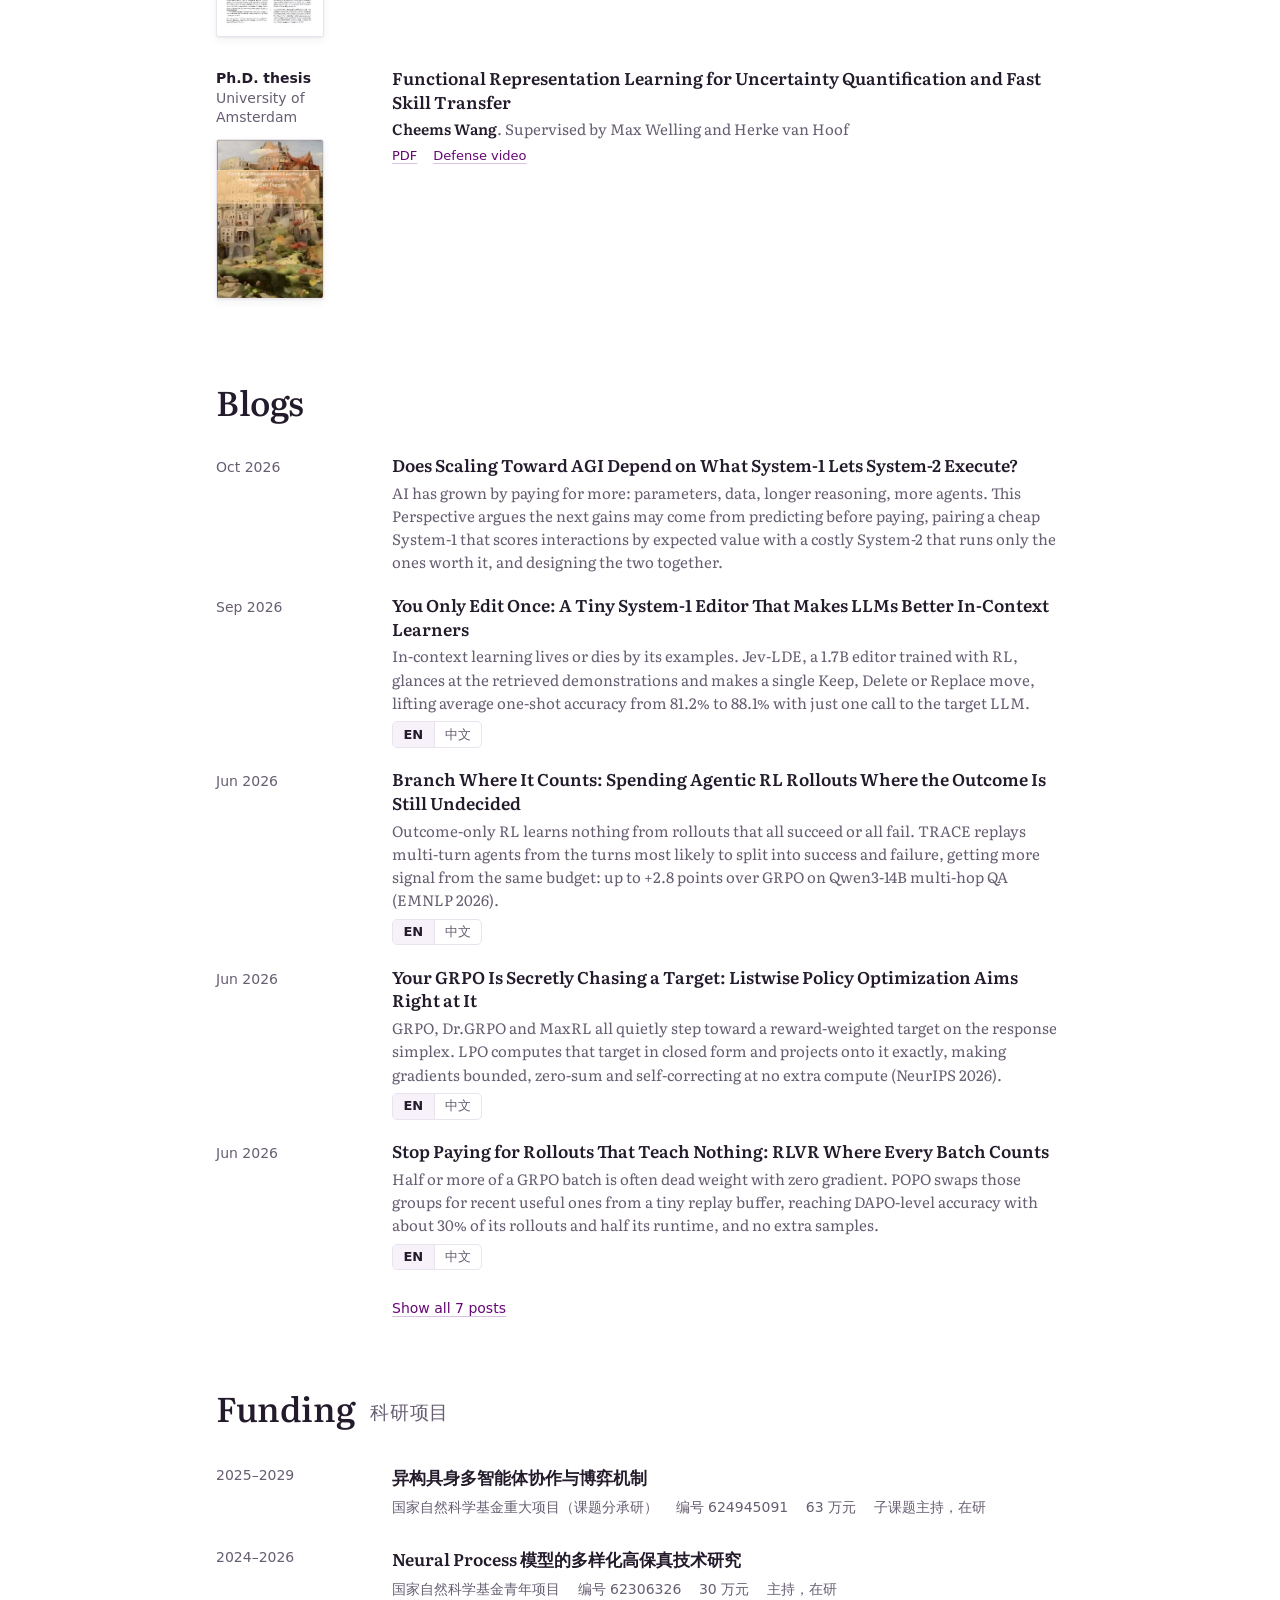
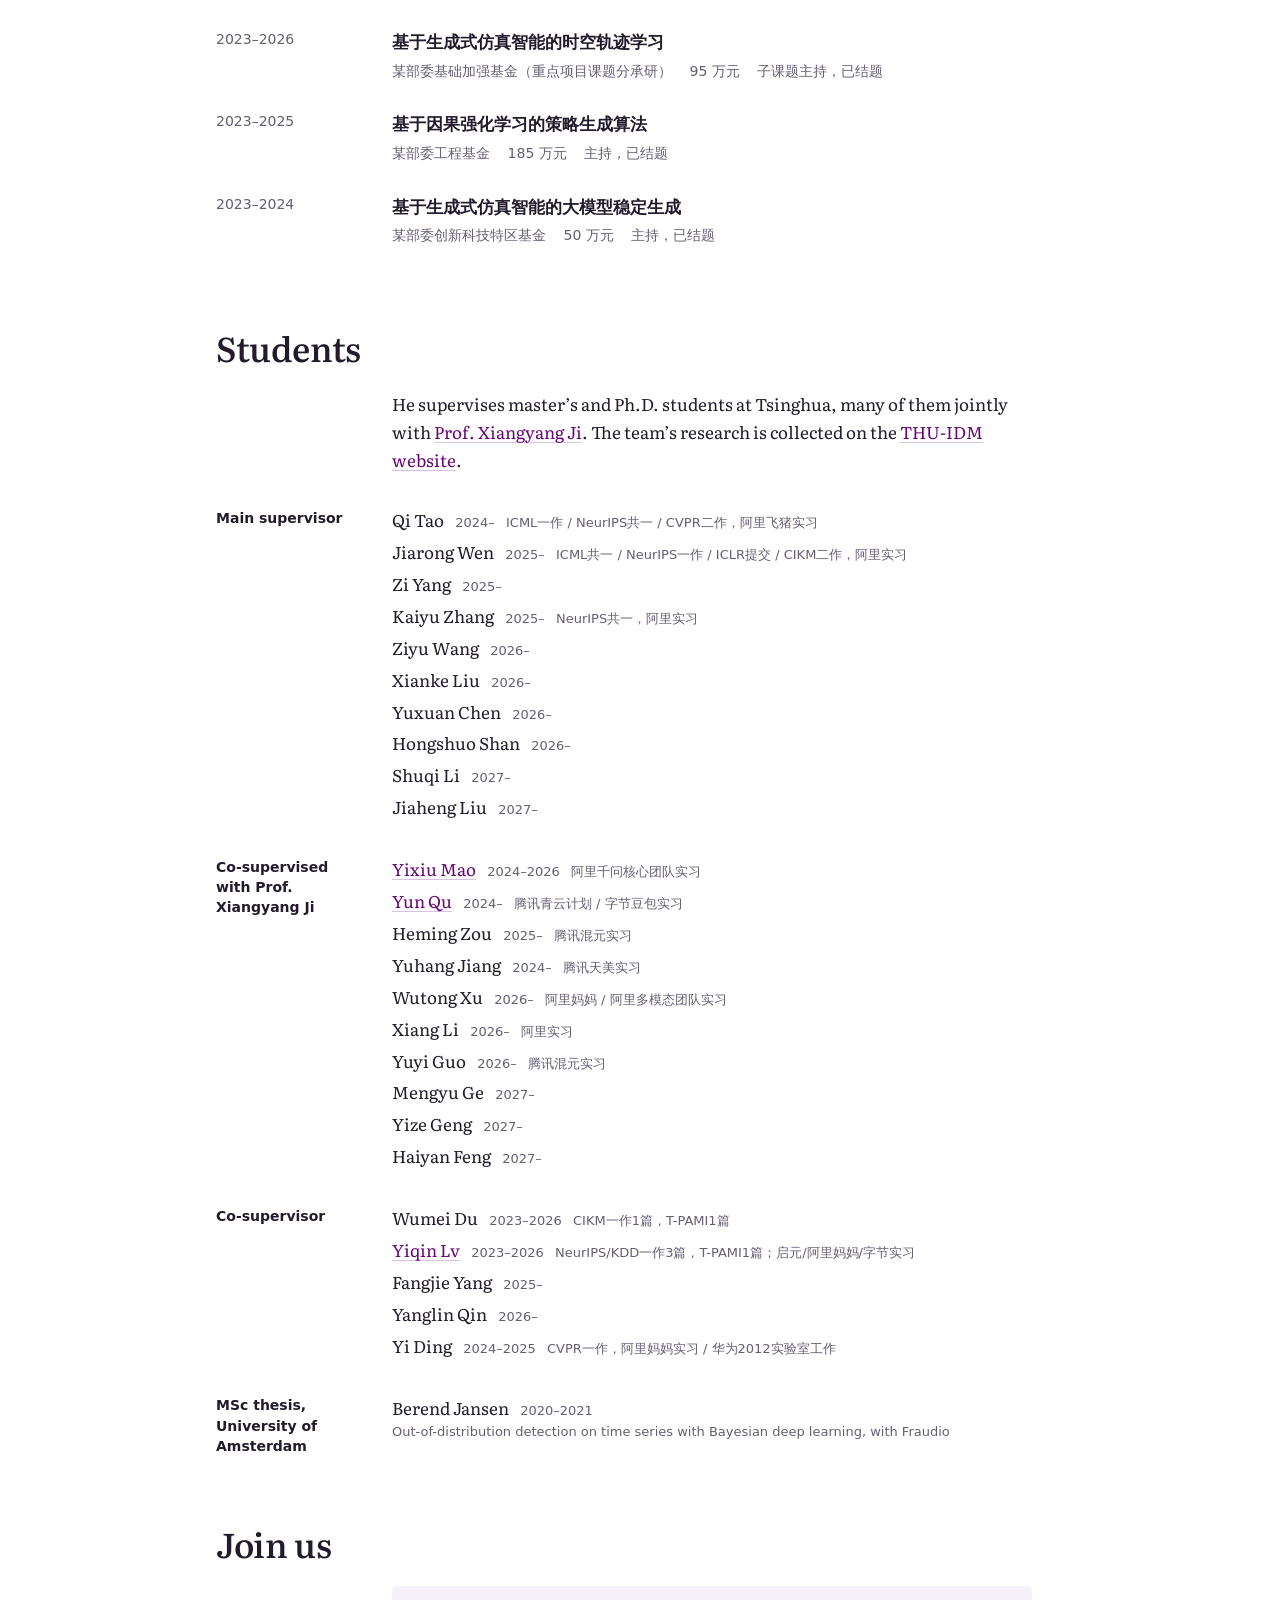
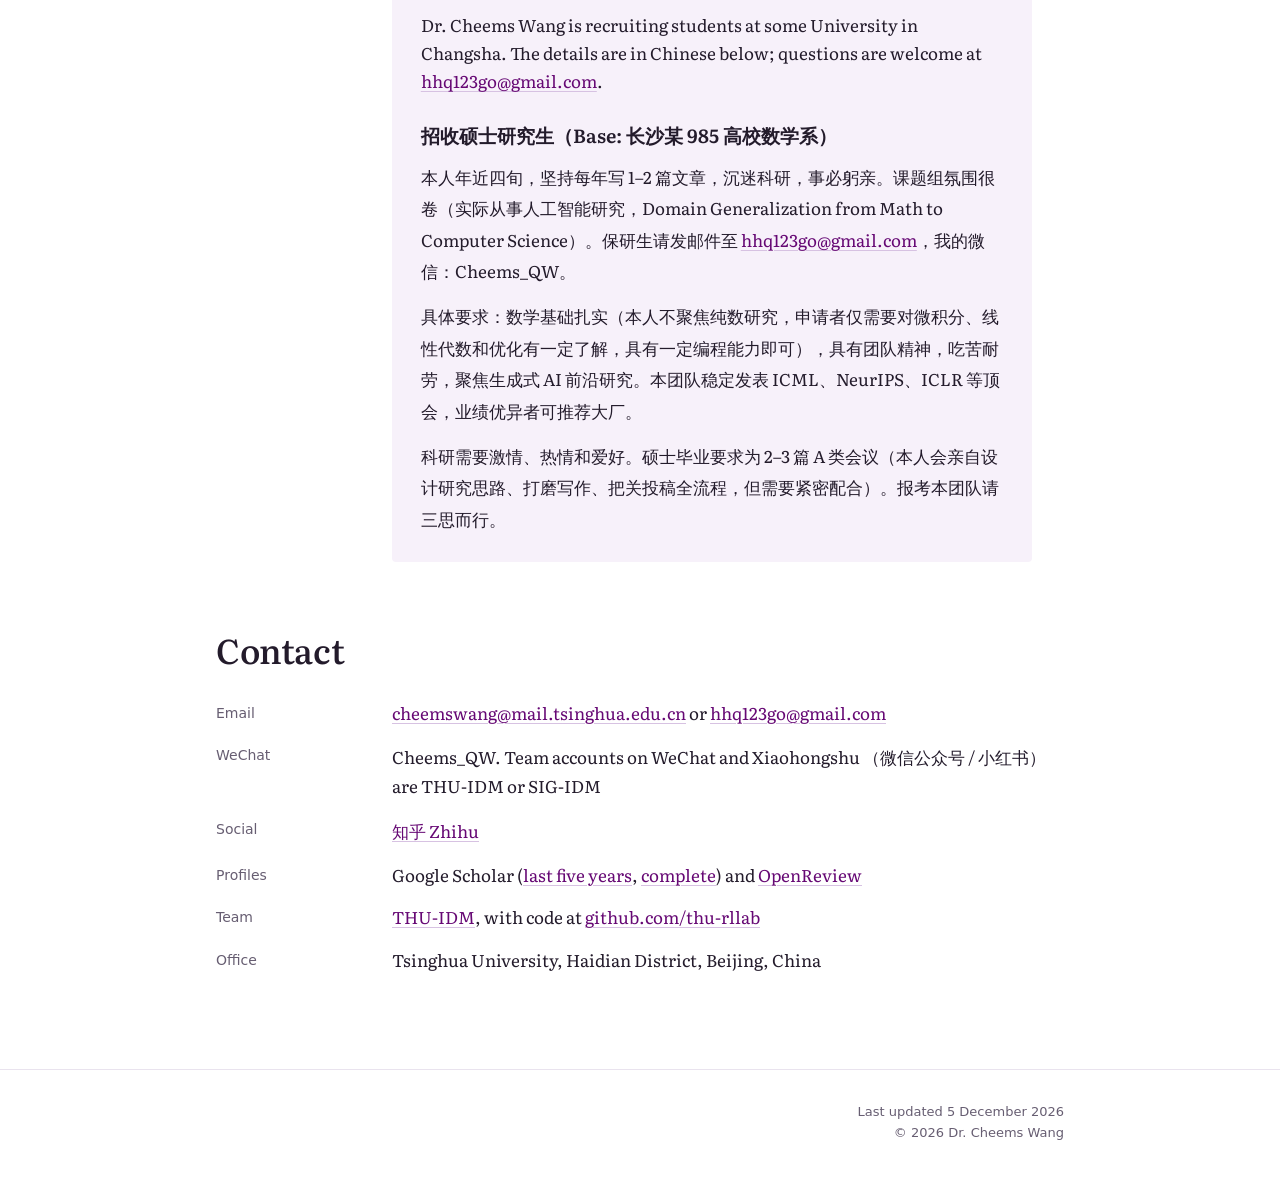
==== commit f8463420: "Remove Lizhou Cai from index.html Removed Lizhou Cai from the list of names and years." ====
--- a/index.html
+++ b/index.html
@@ -1012,7 +1012,6 @@
         <li><span class="name"><a href="https://cloud-qu.github.io/">Yun Qu</a></span> <span class="years">2024–</span> <span class="note" lang="zh-CN">腾讯青云计划 / 字节豆包实习</span></li>
         <li><span class="name">Heming Zou</span> <span class="years">2025–</span> <span class="note" lang="zh-CN">腾讯混元实习</span></li>
         <li><span class="name">Yuhang Jiang</span> <span class="years">2024–</span> <span class="note" lang="zh-CN">腾讯天美实习</span></li>
-        <li><span class="name">Lizhou Cai</span> <span class="years">2026–</span></li>
         <li><span class="name">Wutong Xu</span> <span class="years">2026–</span> <span class="note" lang="zh-CN">阿里妈妈 / 阿里多模态团队实习</span></li>
         <li><span class="name">Xiang Li</span> <span class="years">2026–</span> <span class="note" lang="zh-CN">阿里实习</span></li>
         <li><span class="name">Yuyi Guo</span> <span class="years">2026–</span> <span class="note" lang="zh-CN">腾讯混元实习</span></li>
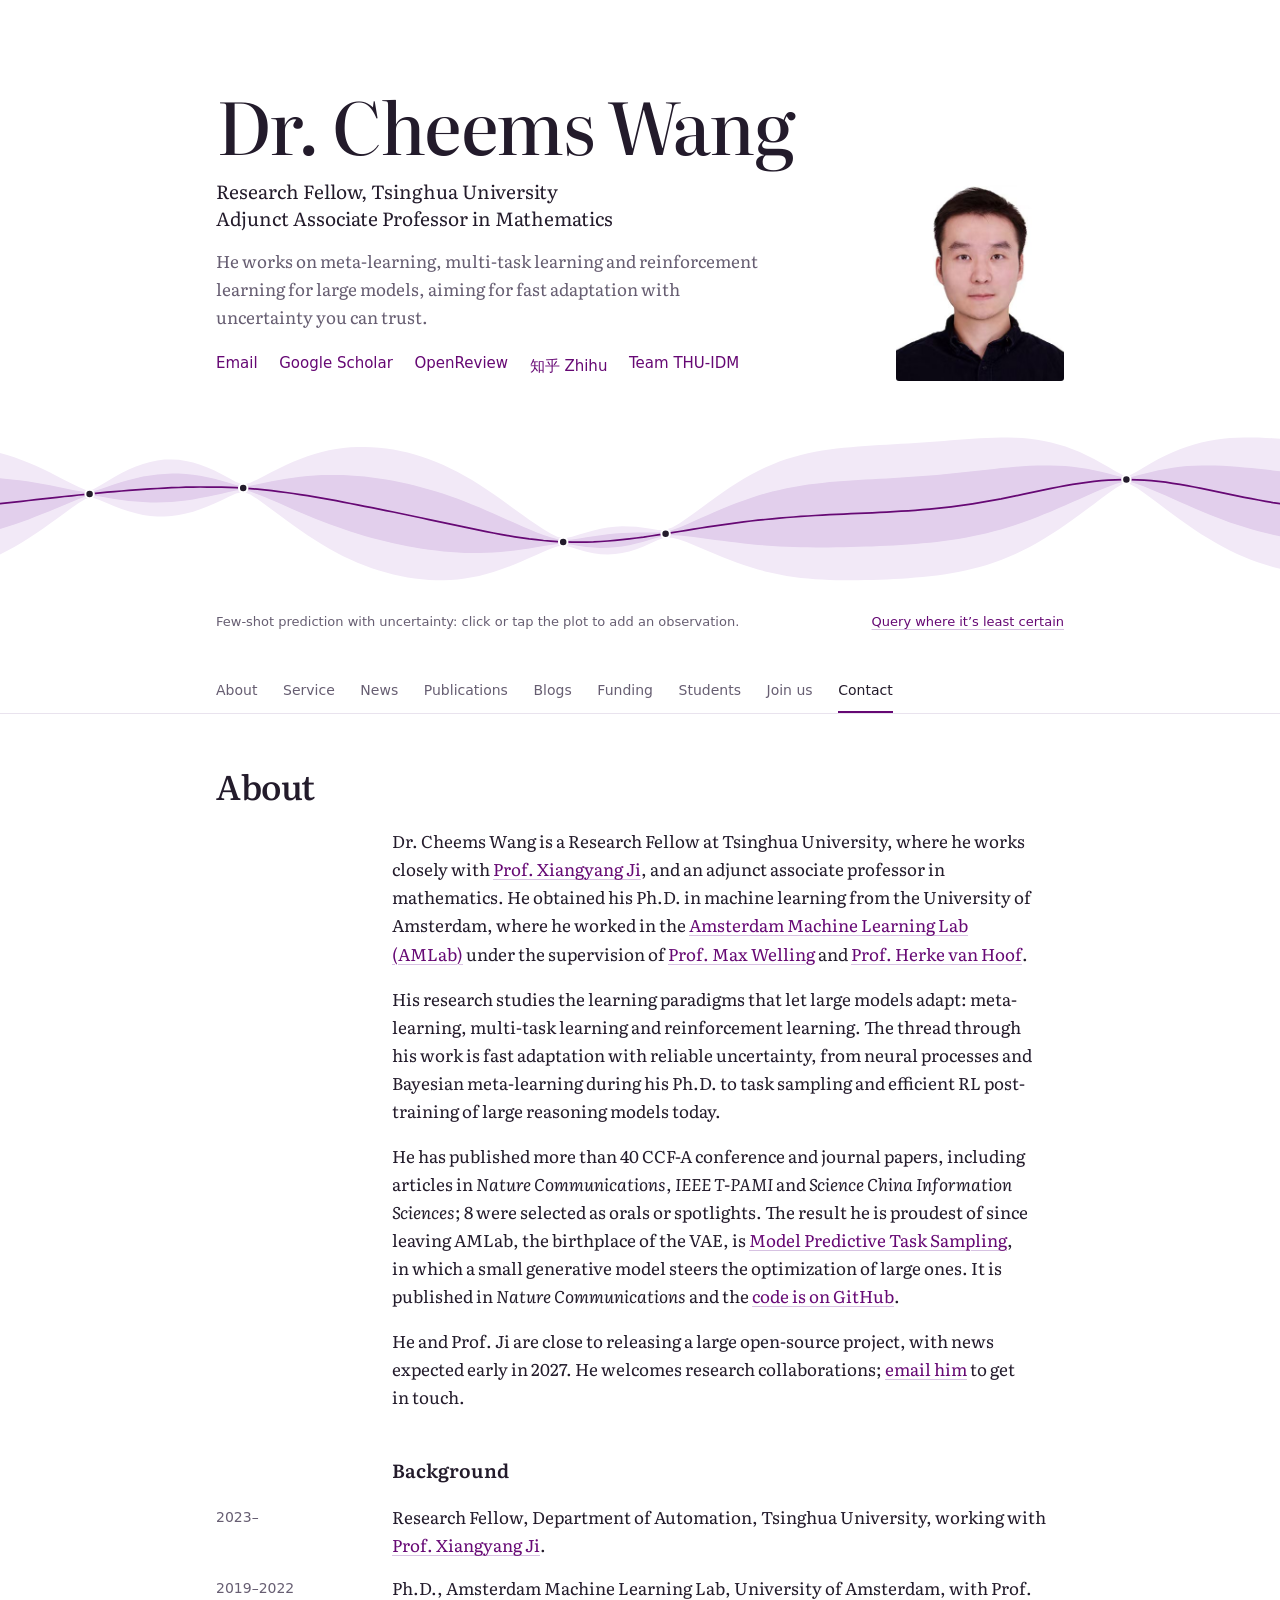
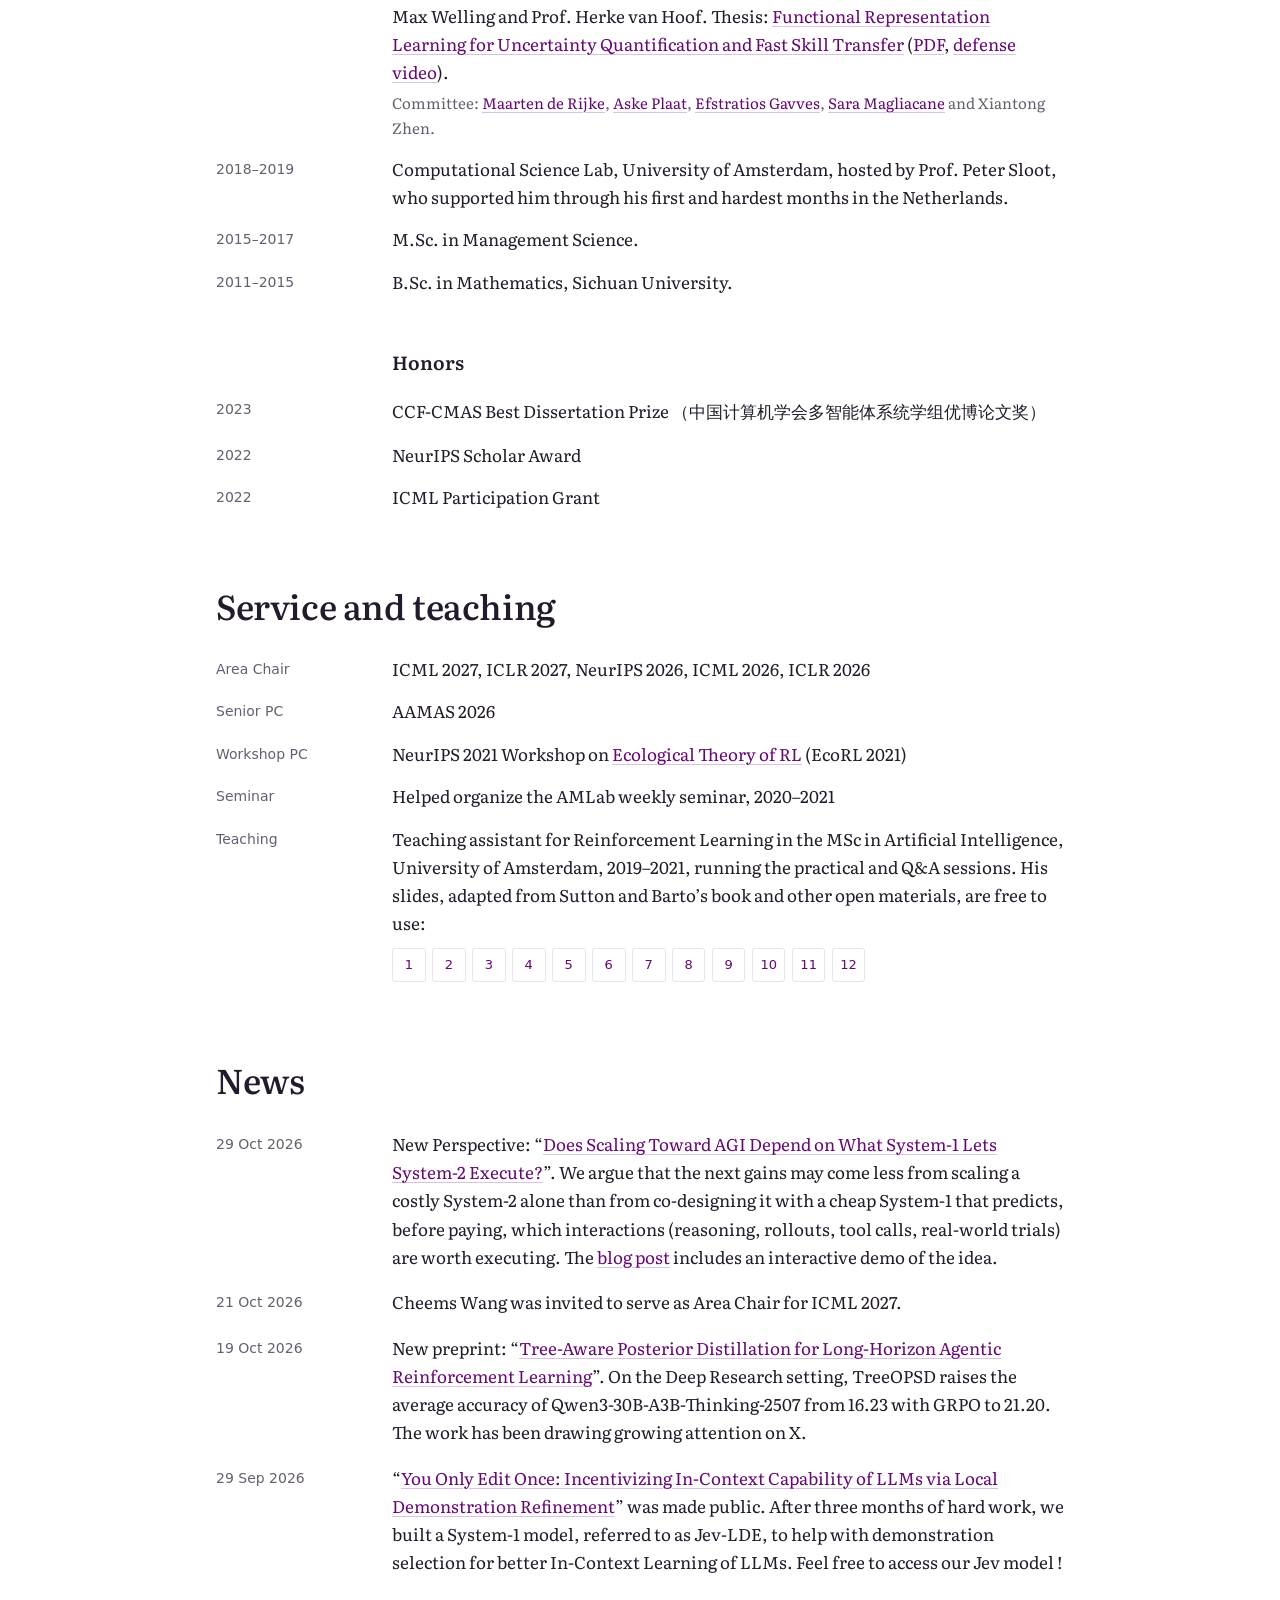
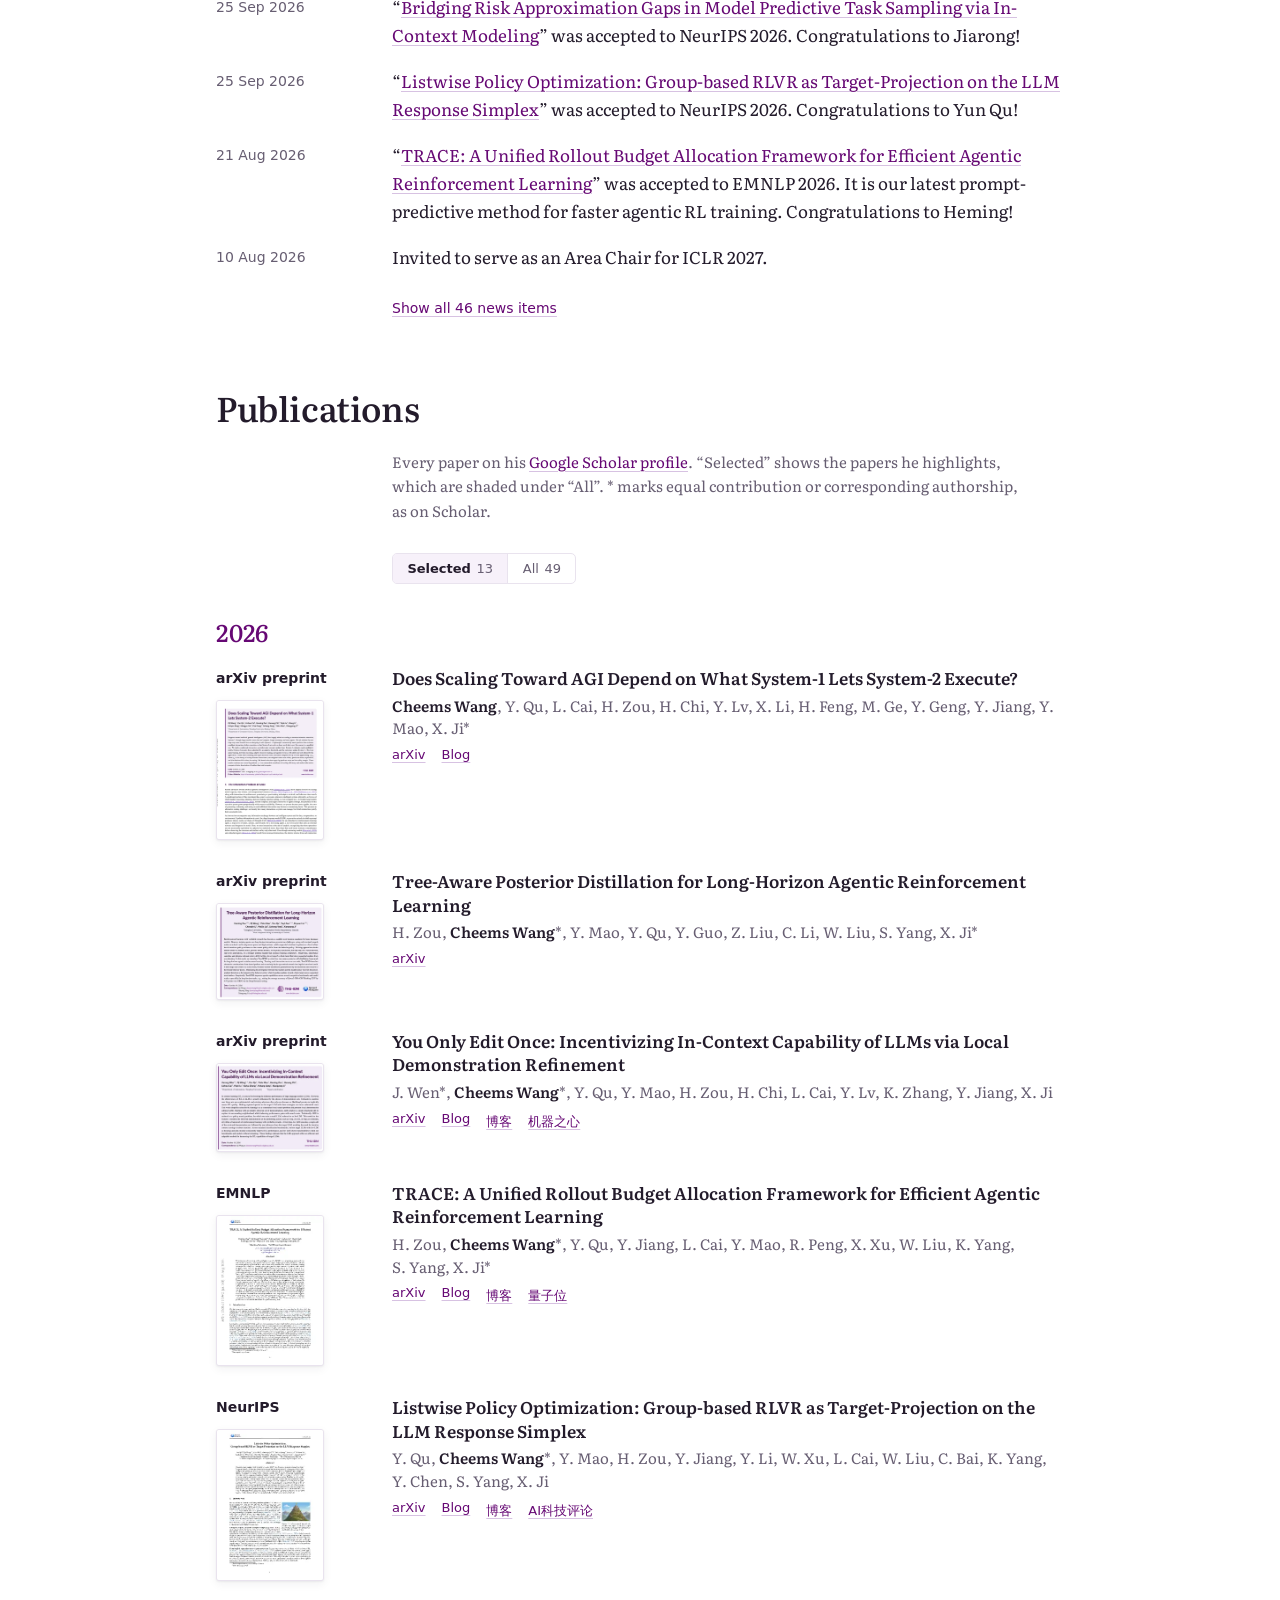
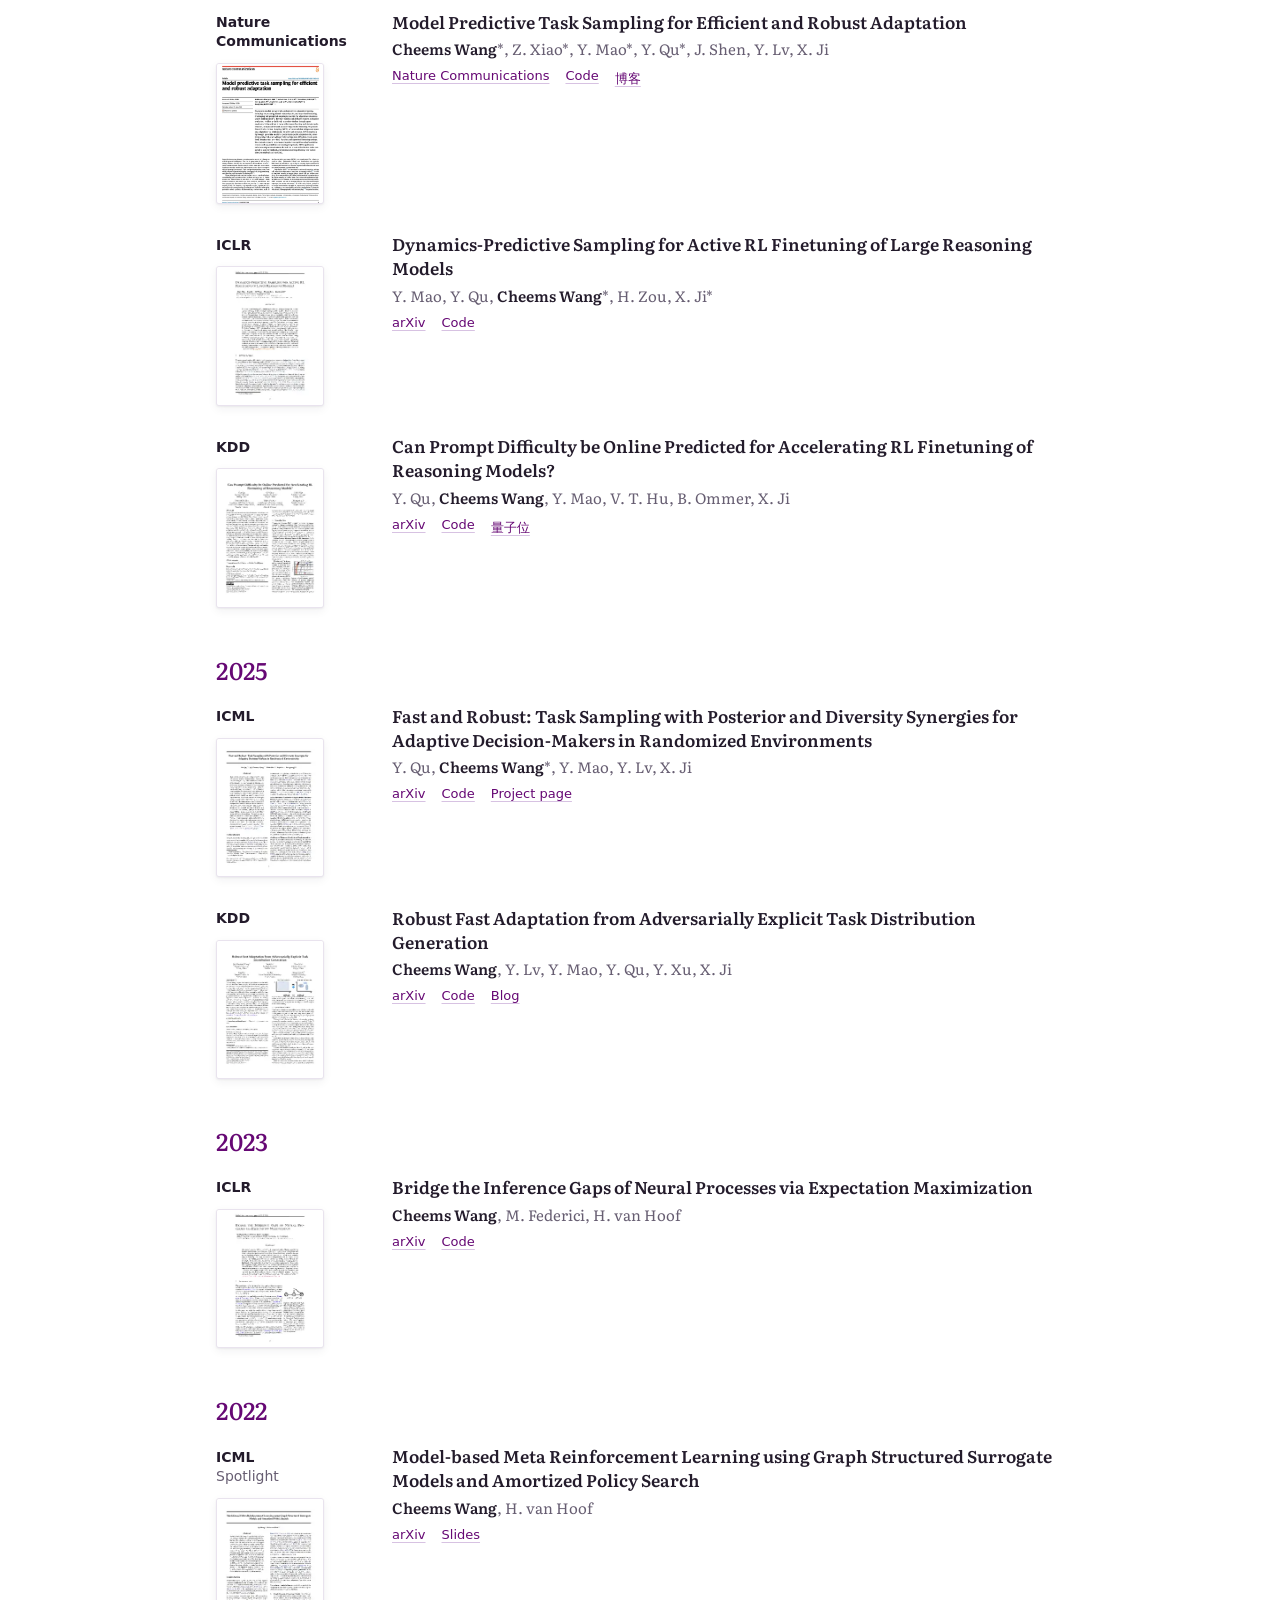
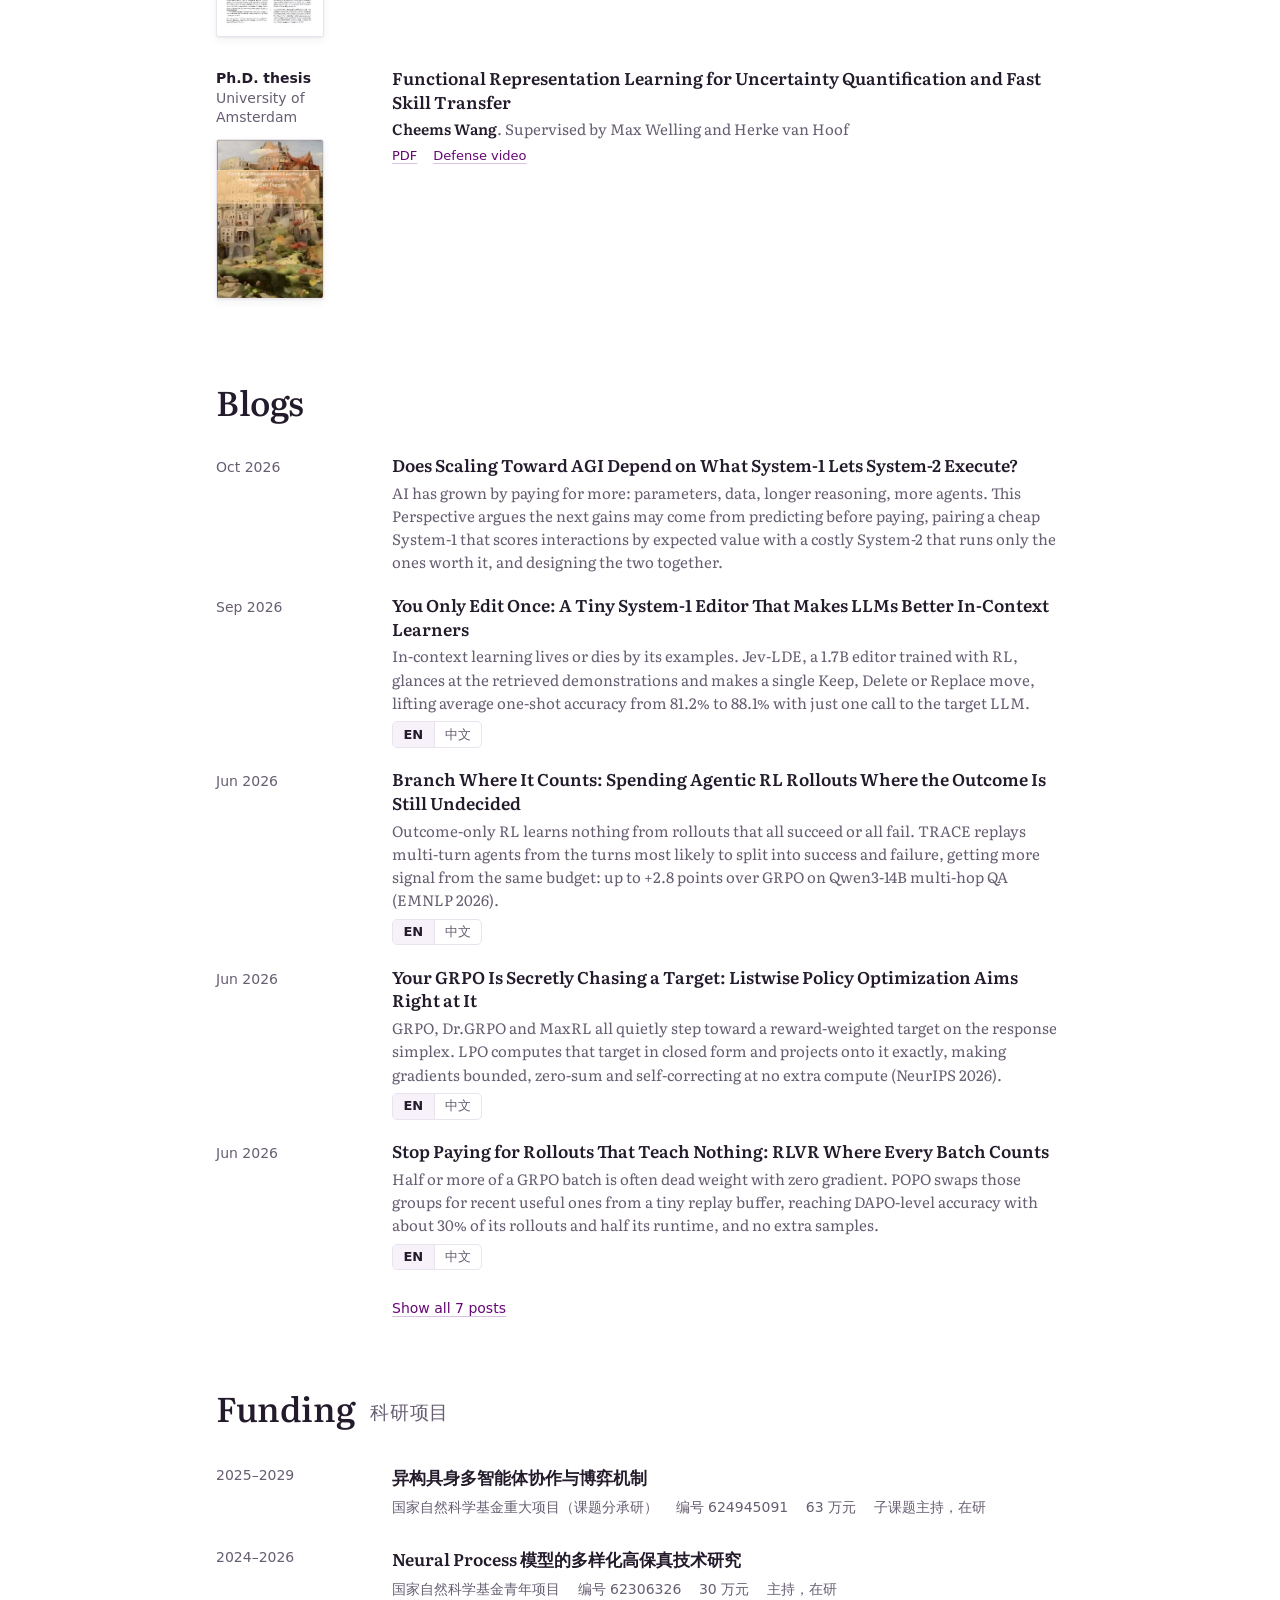
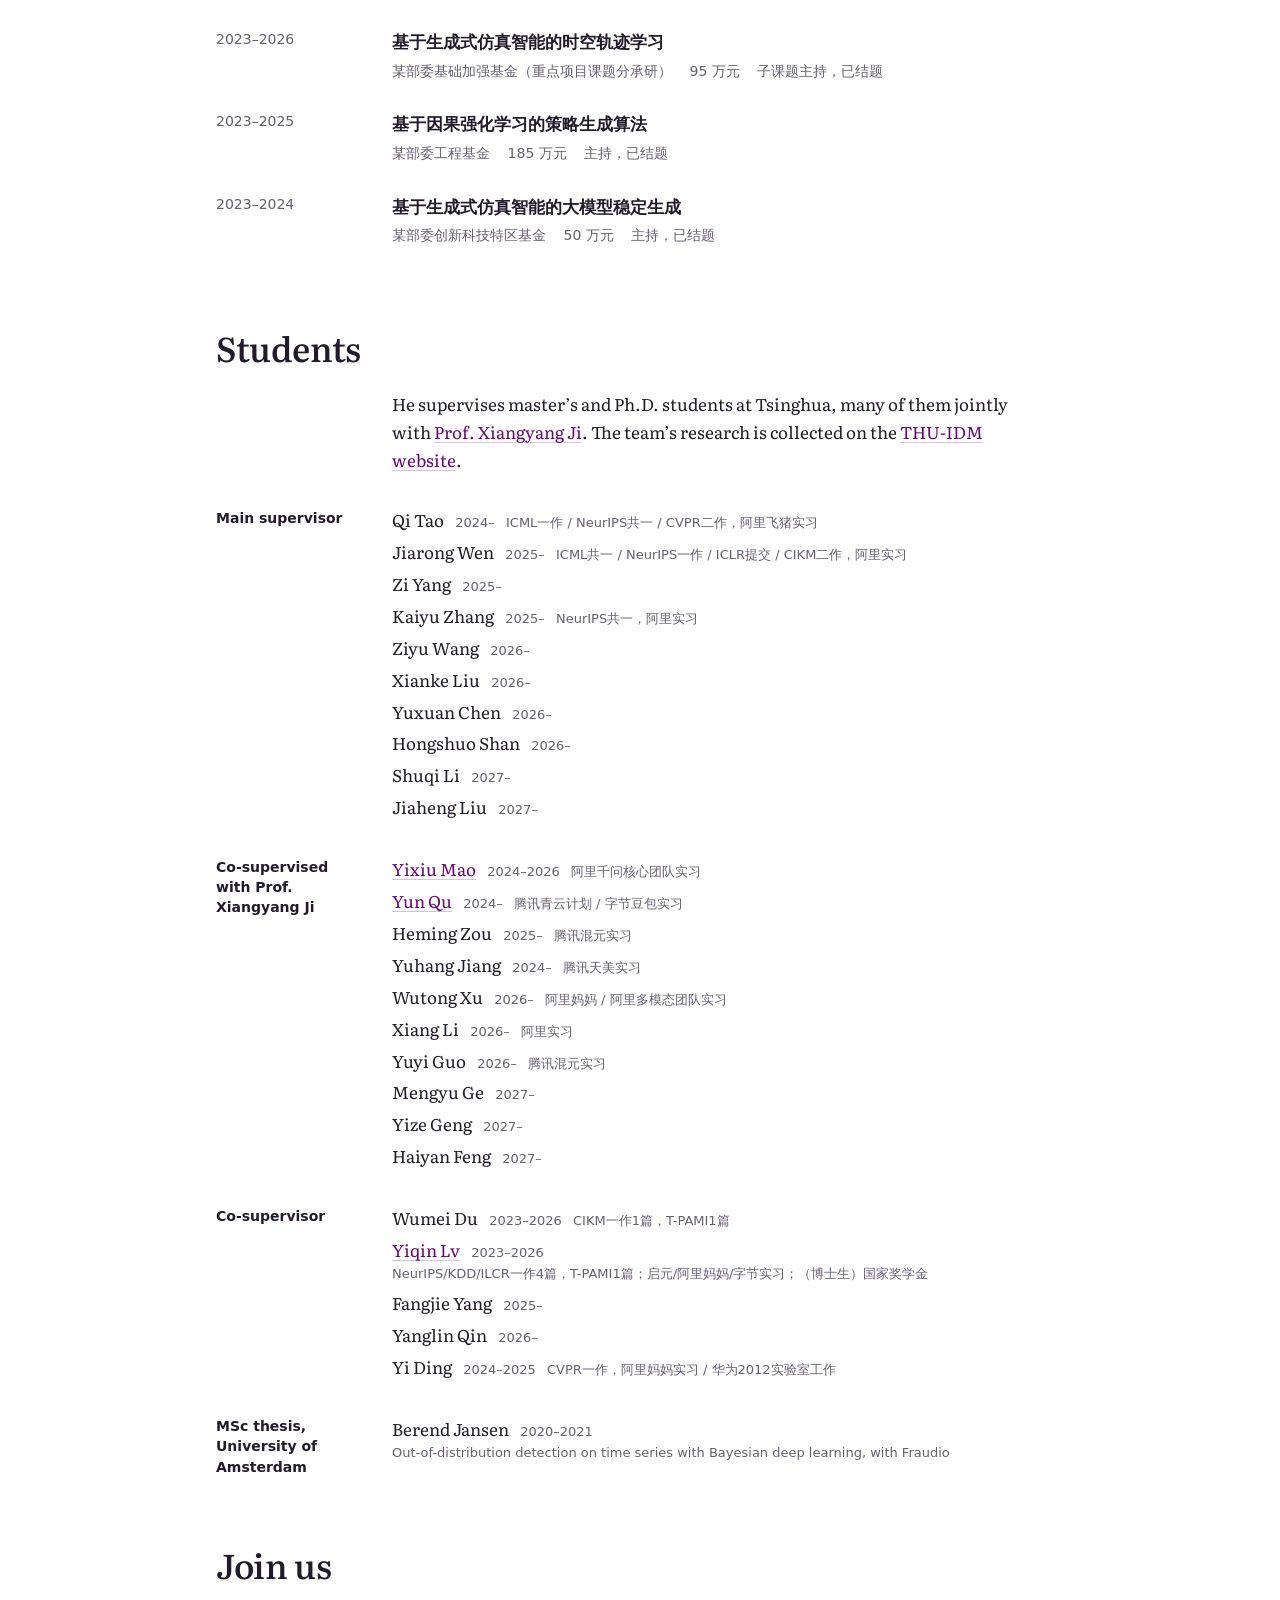
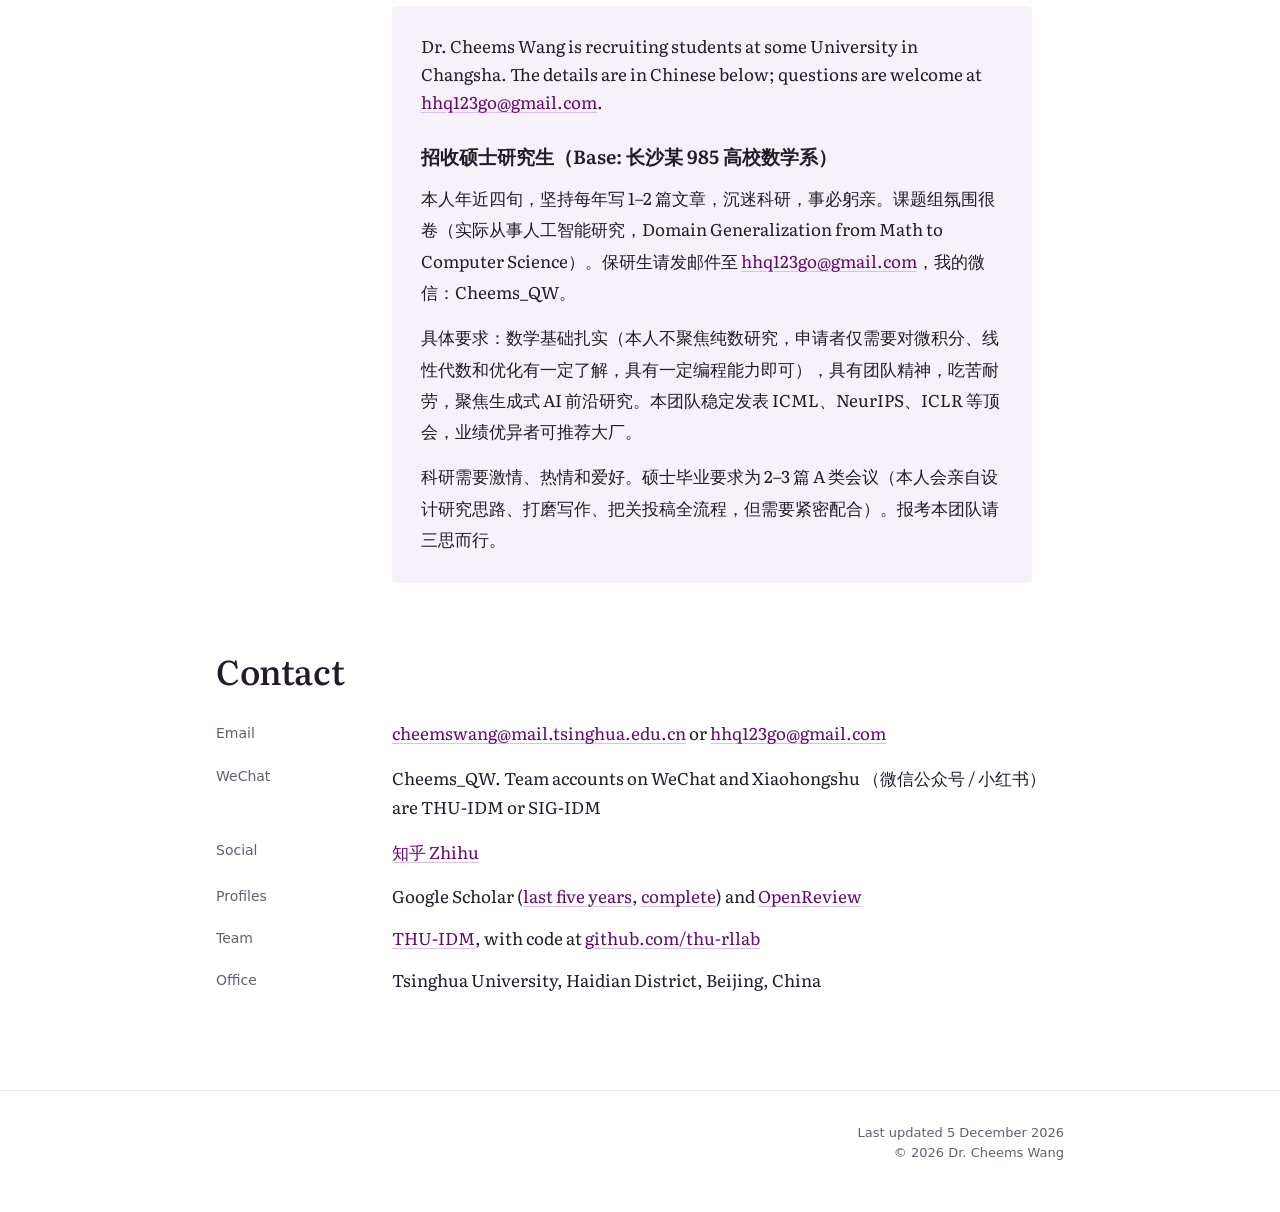
==== commit 30187662: "Revise Yiqin Lv's entry in co-supervisor list Updated Yiqin Lv's details with additional publication" ====
--- a/index.html
+++ b/index.html
@@ -1025,7 +1025,7 @@
       <h3 class="group-label">Co-supervisor</h3>
       <ul class="people">
         <li><span class="name">Wumei Du</span> <span class="years">2023–2026</span><span class="note" lang="zh-CN">CIKM一作1篇，T-PAMI1篇</span></li>
-        <li><span class="name"><a href="https://lvyiqin.github.io/">Yiqin Lv</a></span> <span class="years">2023–2026</span> <span class="note" lang="zh-CN">NeurIPS/KDD一作3篇，T-PAMI1篇；启元/阿里妈妈/字节实习</span></li>
+        <li><span class="name"><a href="https://lvyiqin.github.io/">Yiqin Lv</a></span> <span class="years">2023–2026</span> <span class="note" lang="zh-CN">NeurIPS/KDD/ILCR一作4篇，T-PAMI1篇；启元/阿里妈妈/字节实习；（博士生）国家奖学金</span></li>
         <li><span class="name">Fangjie Yang</span> <span class="years">2025–</span></li>
         <li><span class="name">Yanglin Qin</span> <span class="years">2026–</span></li>
         <li><span class="name">Yi Ding</span> <span class="years">2024–2025</span> <span class="note" lang="zh-CN">CVPR一作，阿里妈妈实习 / 华为2012实验室工作</span></li>
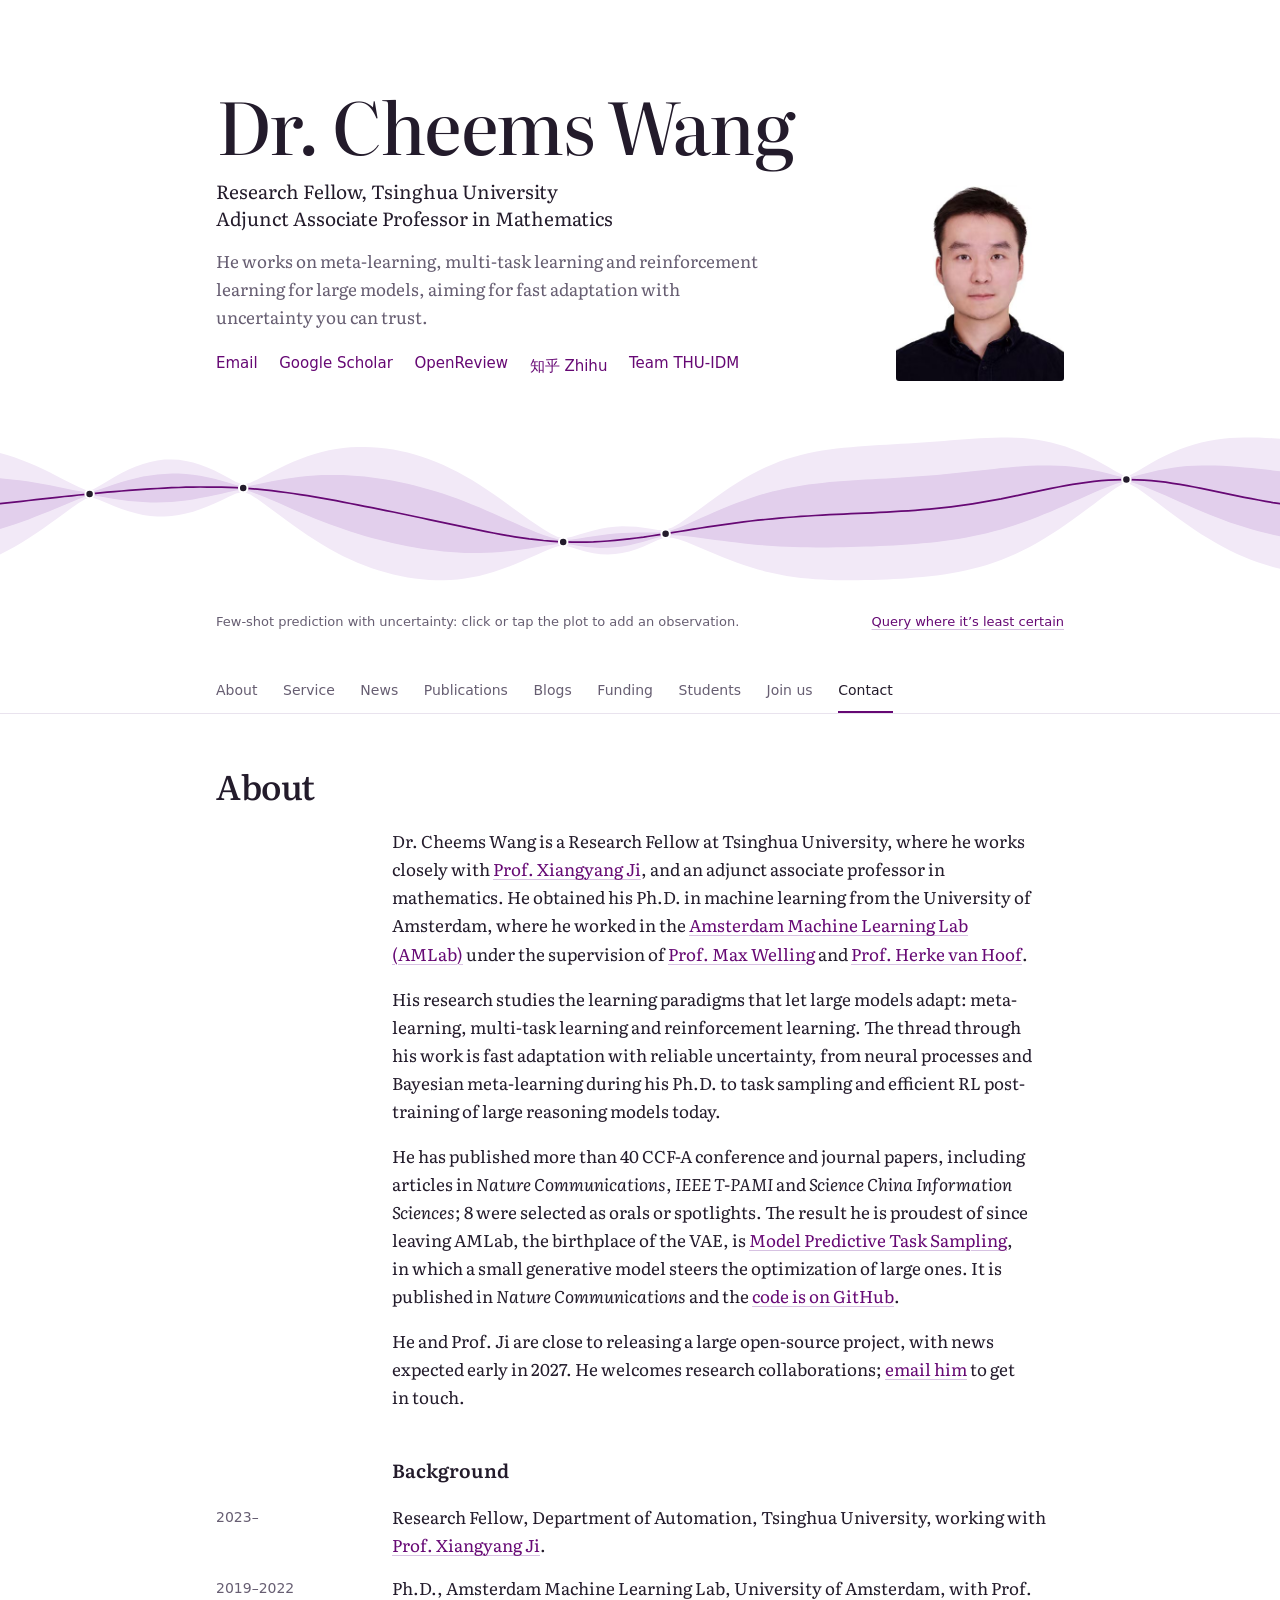
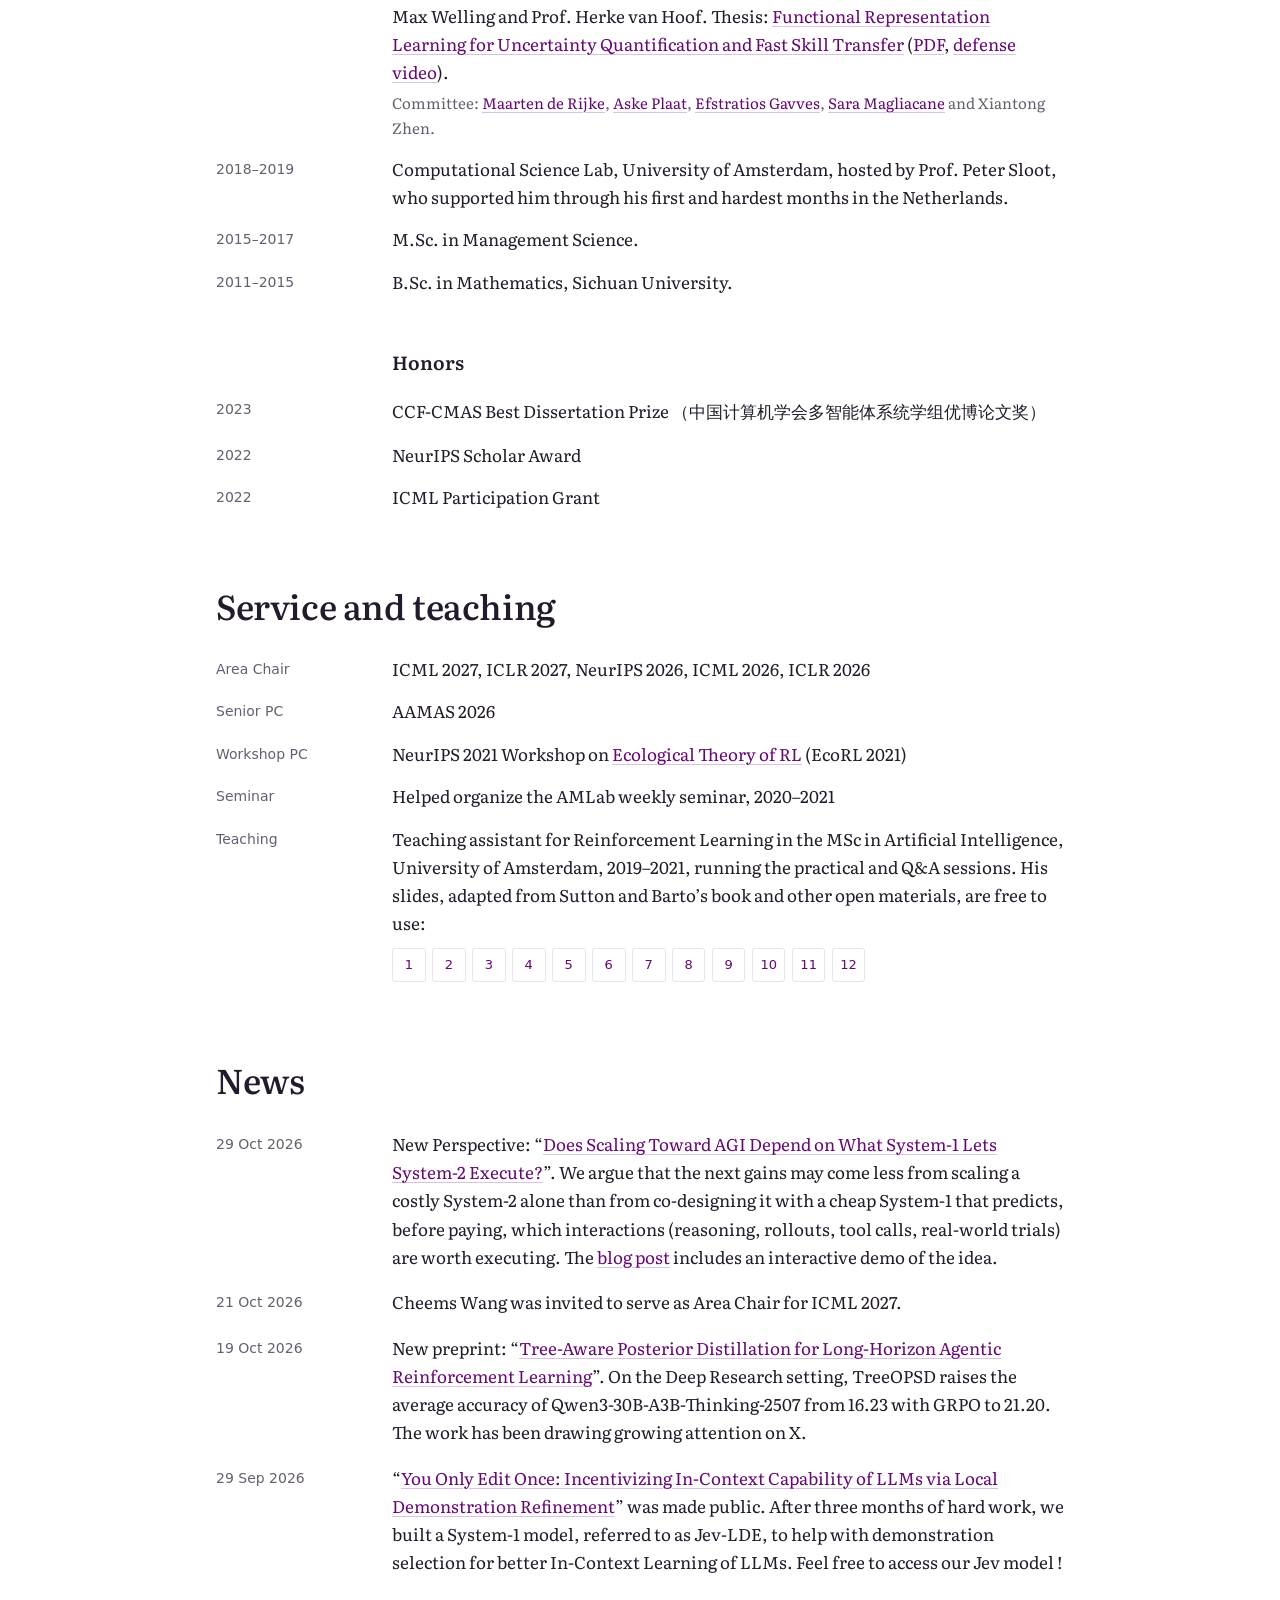
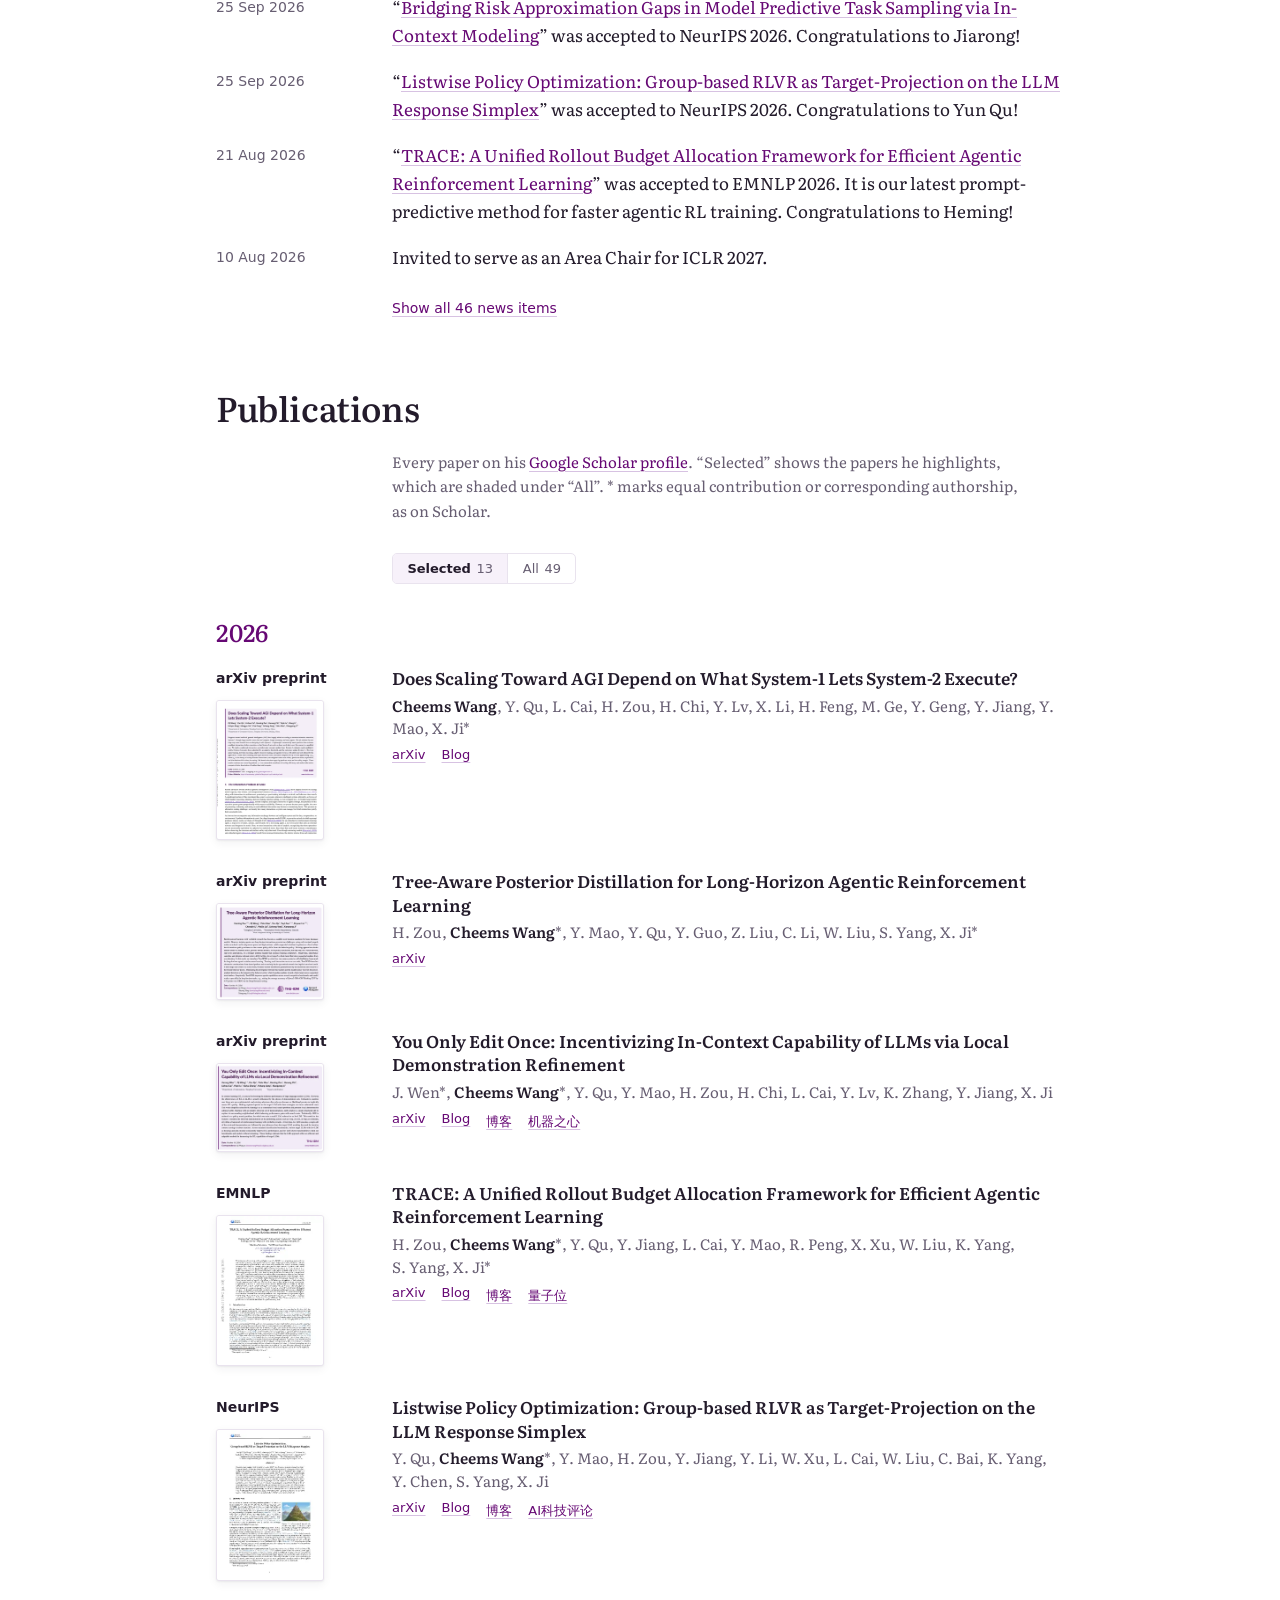
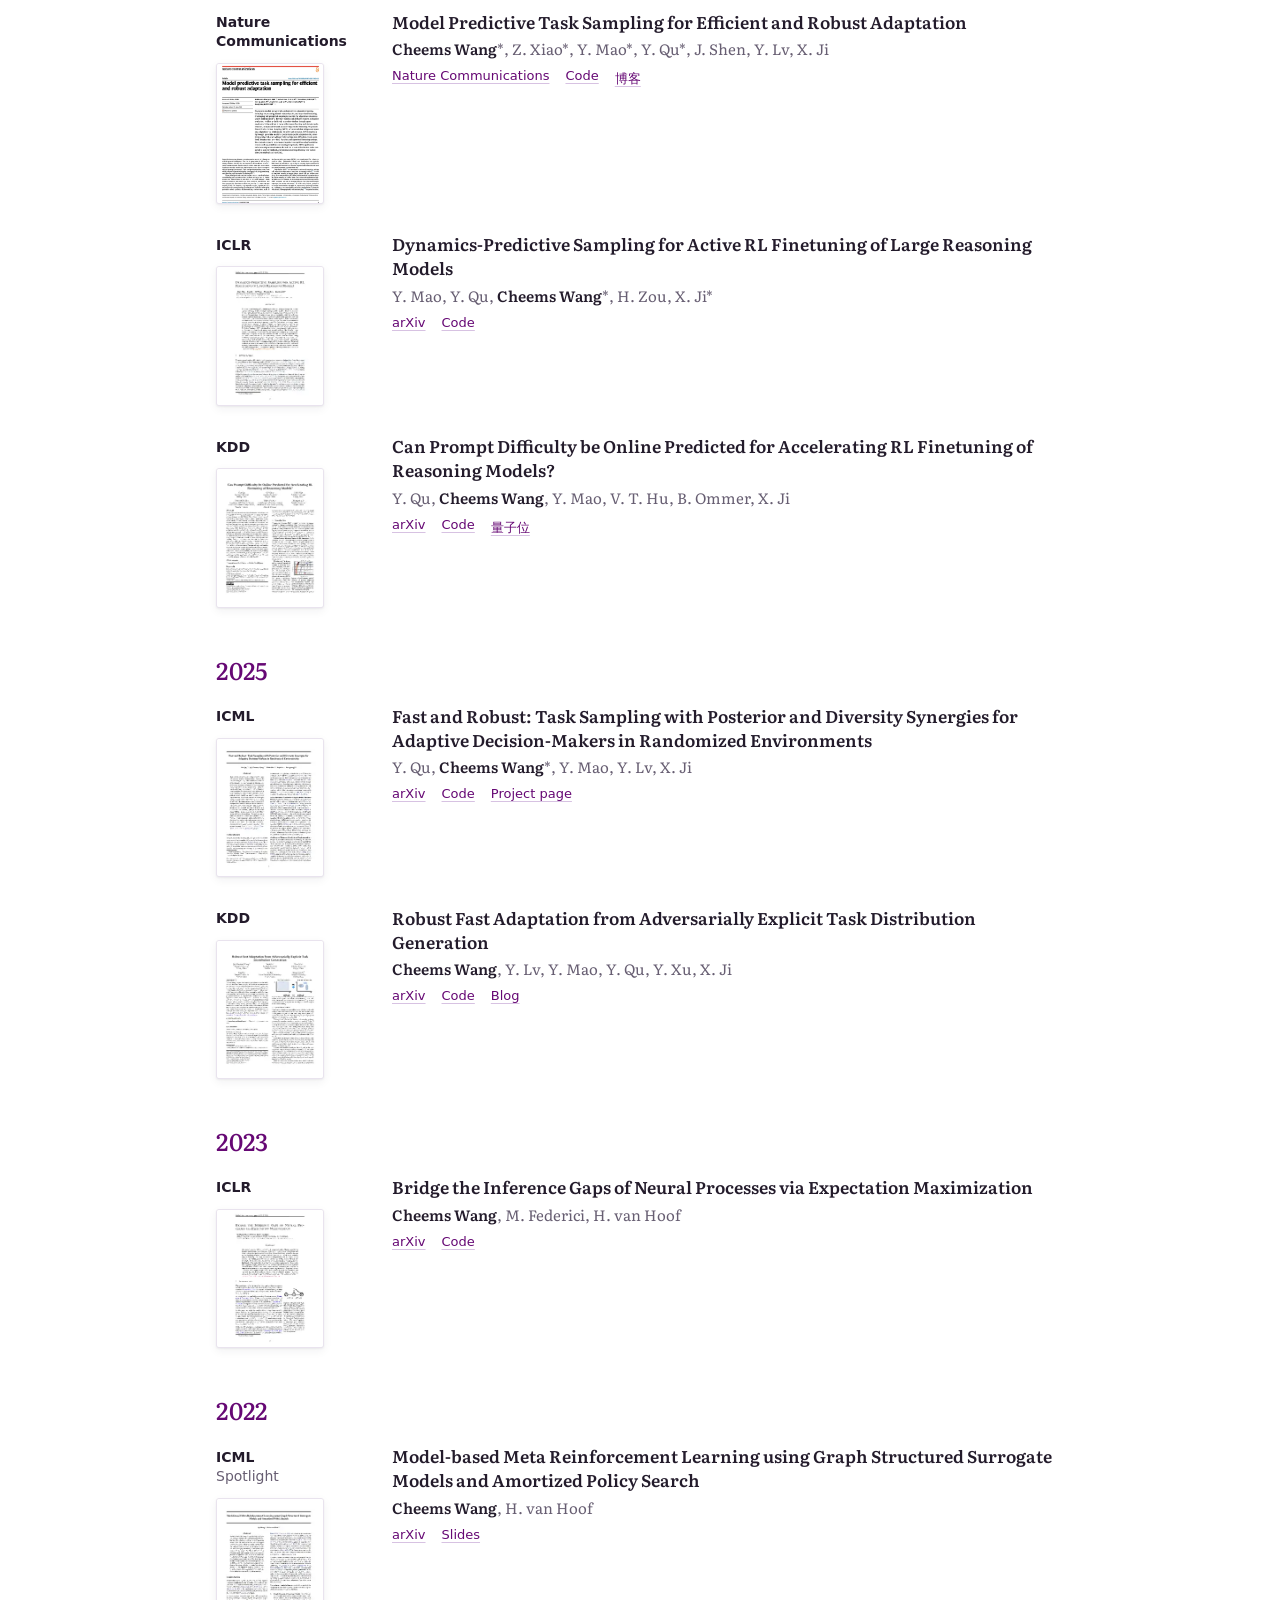
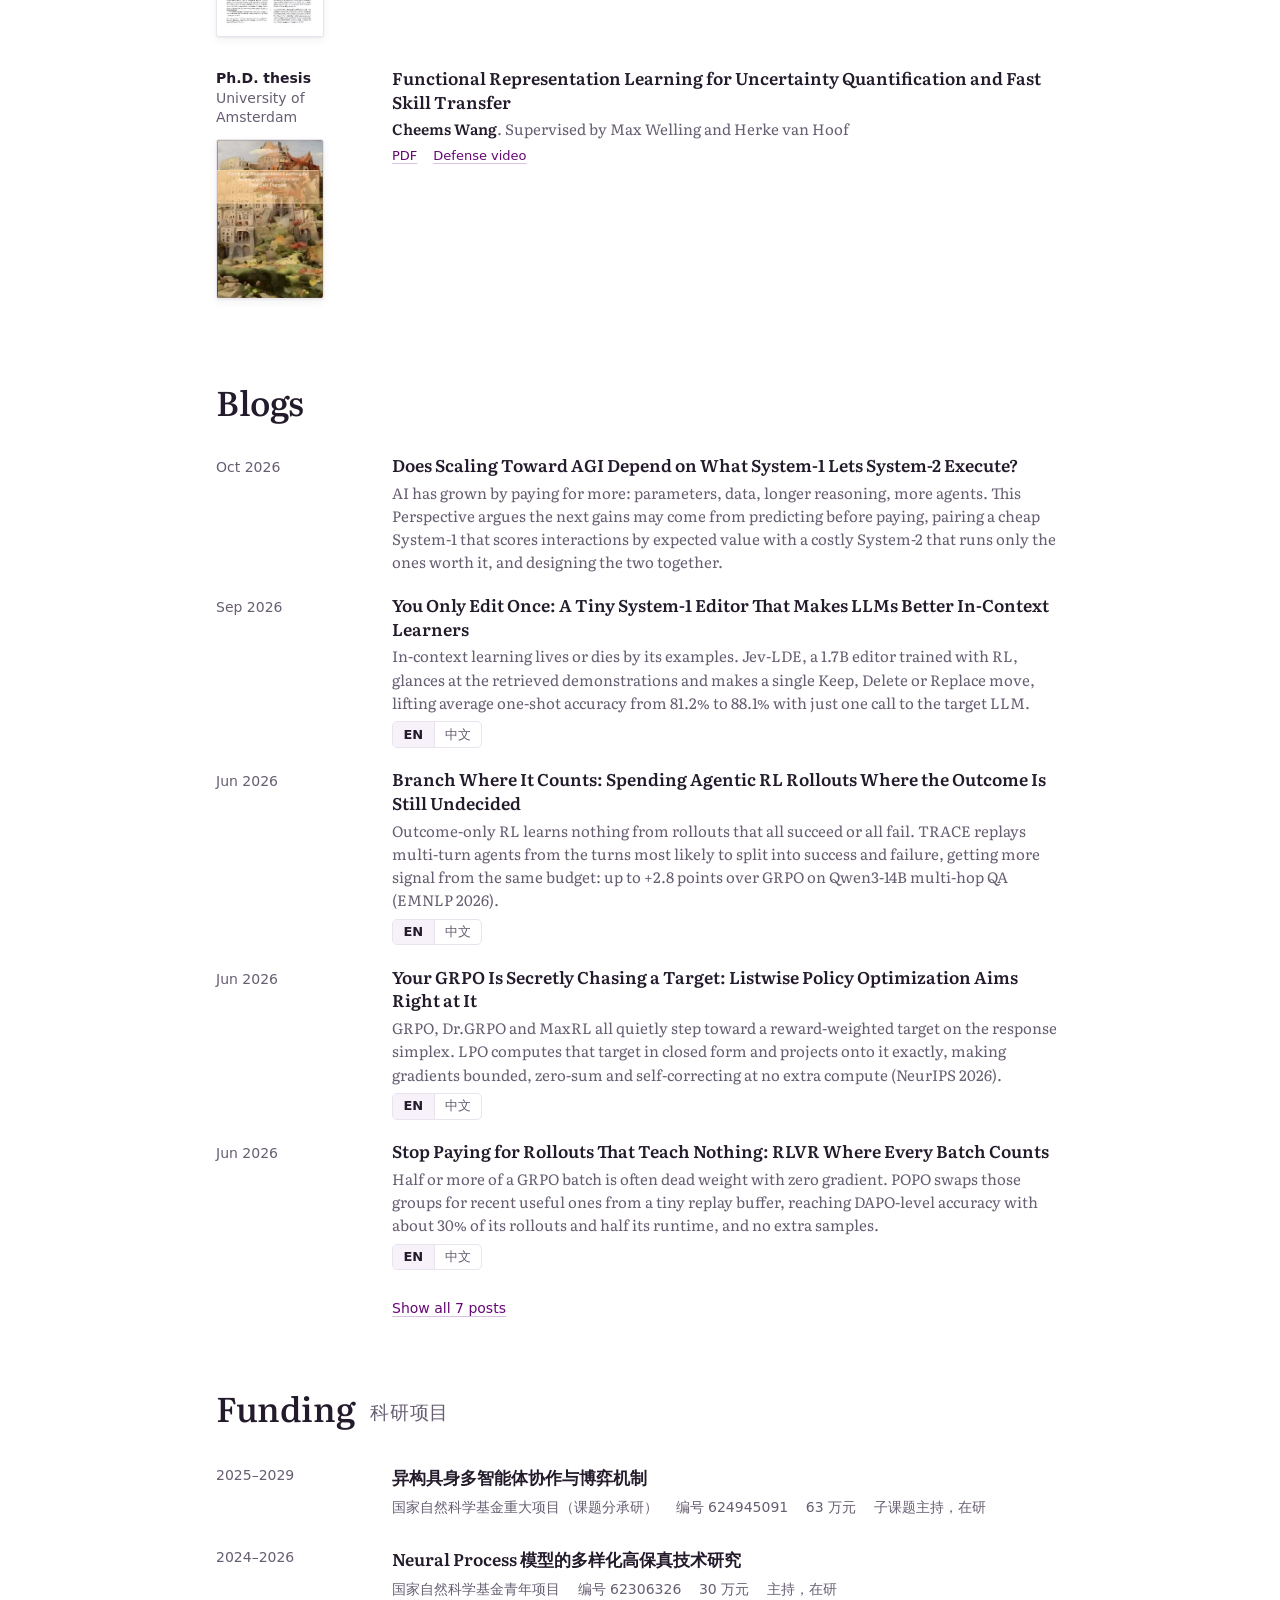
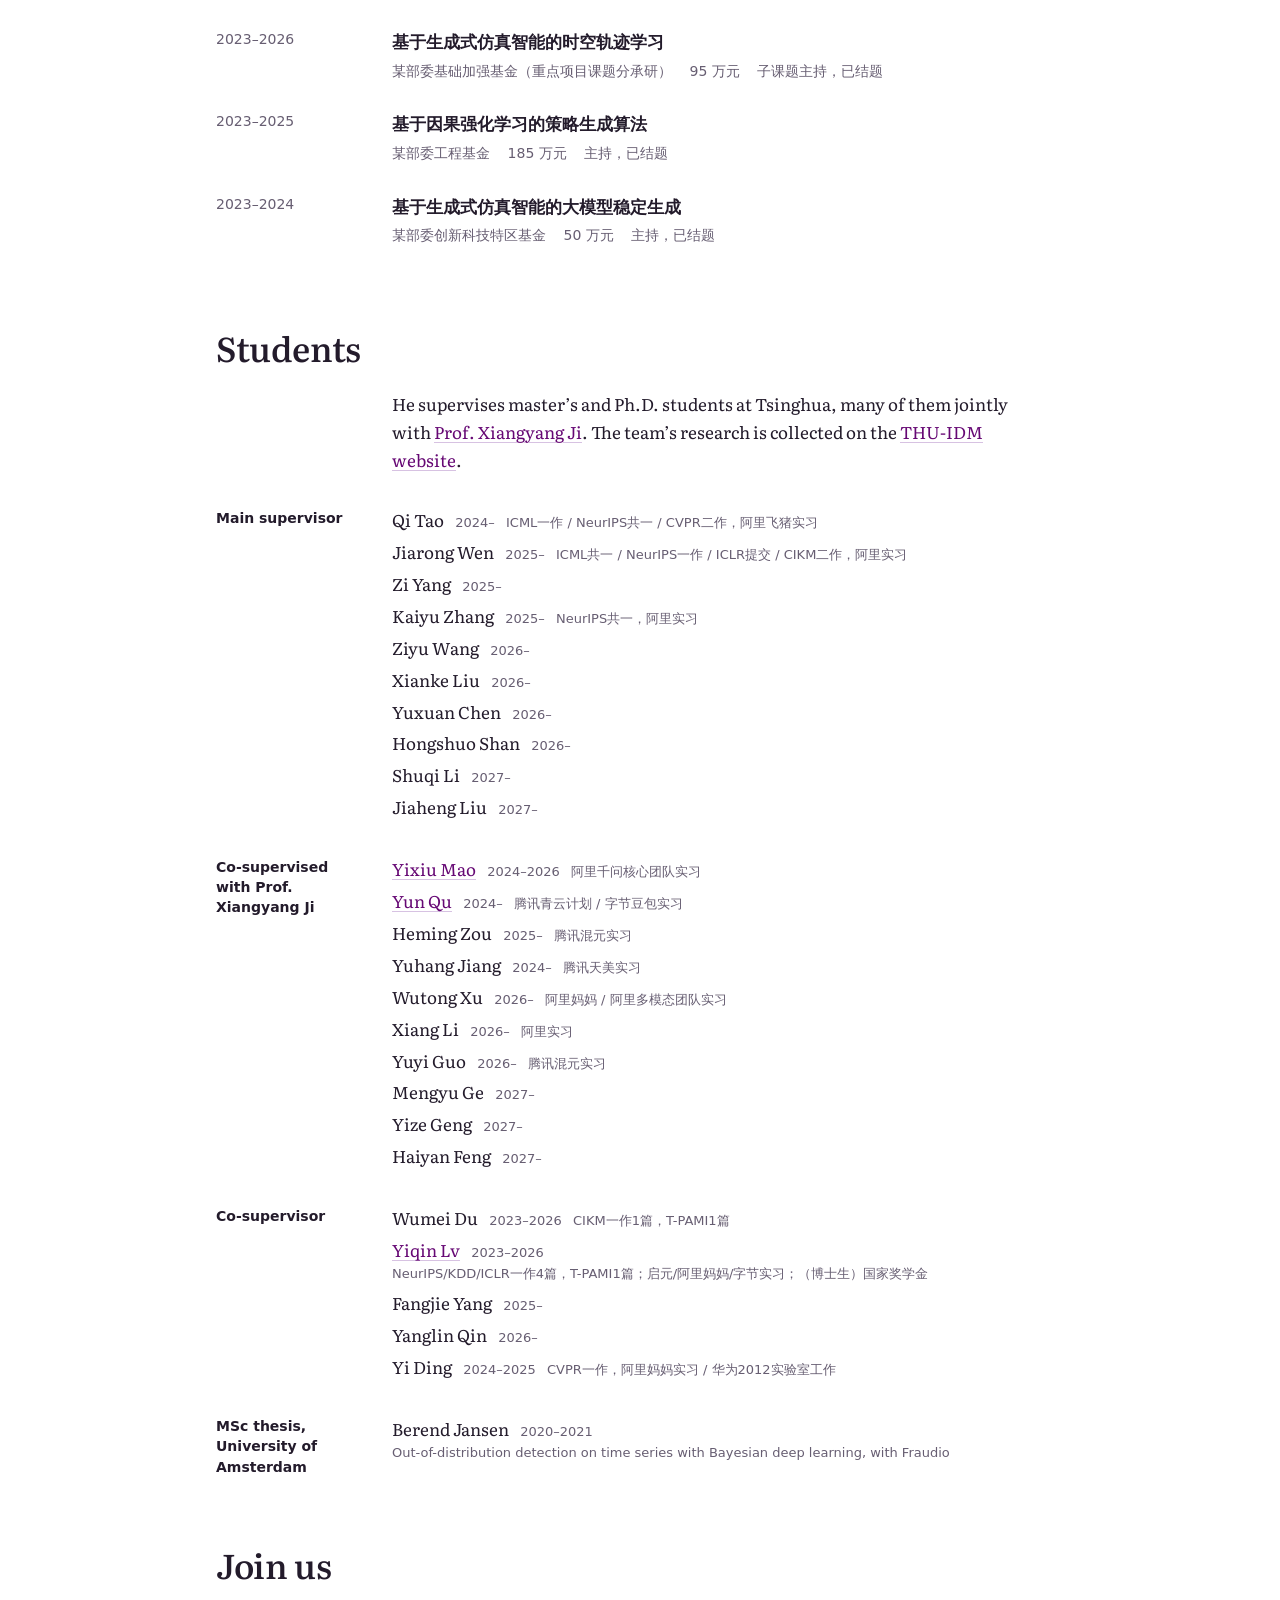
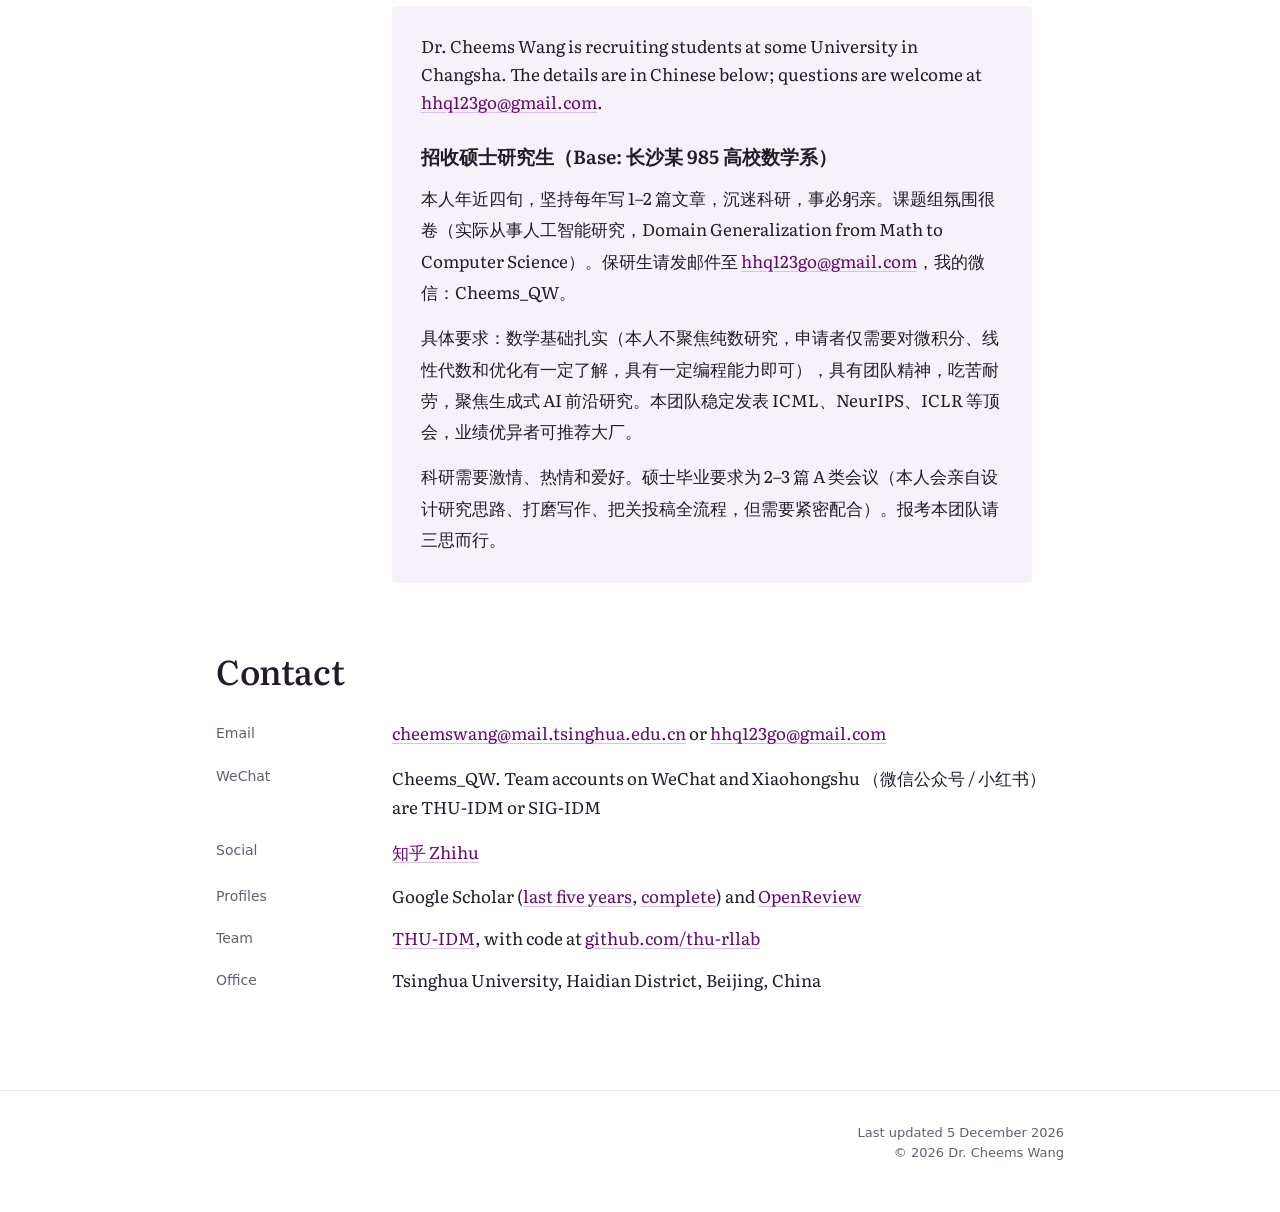
==== commit 7f74634b: "Fix Yiqin Lv's publication details in index.html Updated the note for Yiqin Lv to correct publicatio" ====
--- a/index.html
+++ b/index.html
@@ -1025,7 +1025,7 @@
       <h3 class="group-label">Co-supervisor</h3>
       <ul class="people">
         <li><span class="name">Wumei Du</span> <span class="years">2023–2026</span><span class="note" lang="zh-CN">CIKM一作1篇，T-PAMI1篇</span></li>
-        <li><span class="name"><a href="https://lvyiqin.github.io/">Yiqin Lv</a></span> <span class="years">2023–2026</span> <span class="note" lang="zh-CN">NeurIPS/KDD/ILCR一作4篇，T-PAMI1篇；启元/阿里妈妈/字节实习；（博士生）国家奖学金</span></li>
+        <li><span class="name"><a href="https://lvyiqin.github.io/">Yiqin Lv</a></span> <span class="years">2023–2026</span> <span class="note" lang="zh-CN">NeurIPS/KDD/ICLR一作4篇，T-PAMI1篇；启元/阿里妈妈/字节实习；（博士生）国家奖学金</span></li>
         <li><span class="name">Fangjie Yang</span> <span class="years">2025–</span></li>
         <li><span class="name">Yanglin Qin</span> <span class="years">2026–</span></li>
         <li><span class="name">Yi Ding</span> <span class="years">2024–2025</span> <span class="note" lang="zh-CN">CVPR一作，阿里妈妈实习 / 华为2012实验室工作</span></li>
